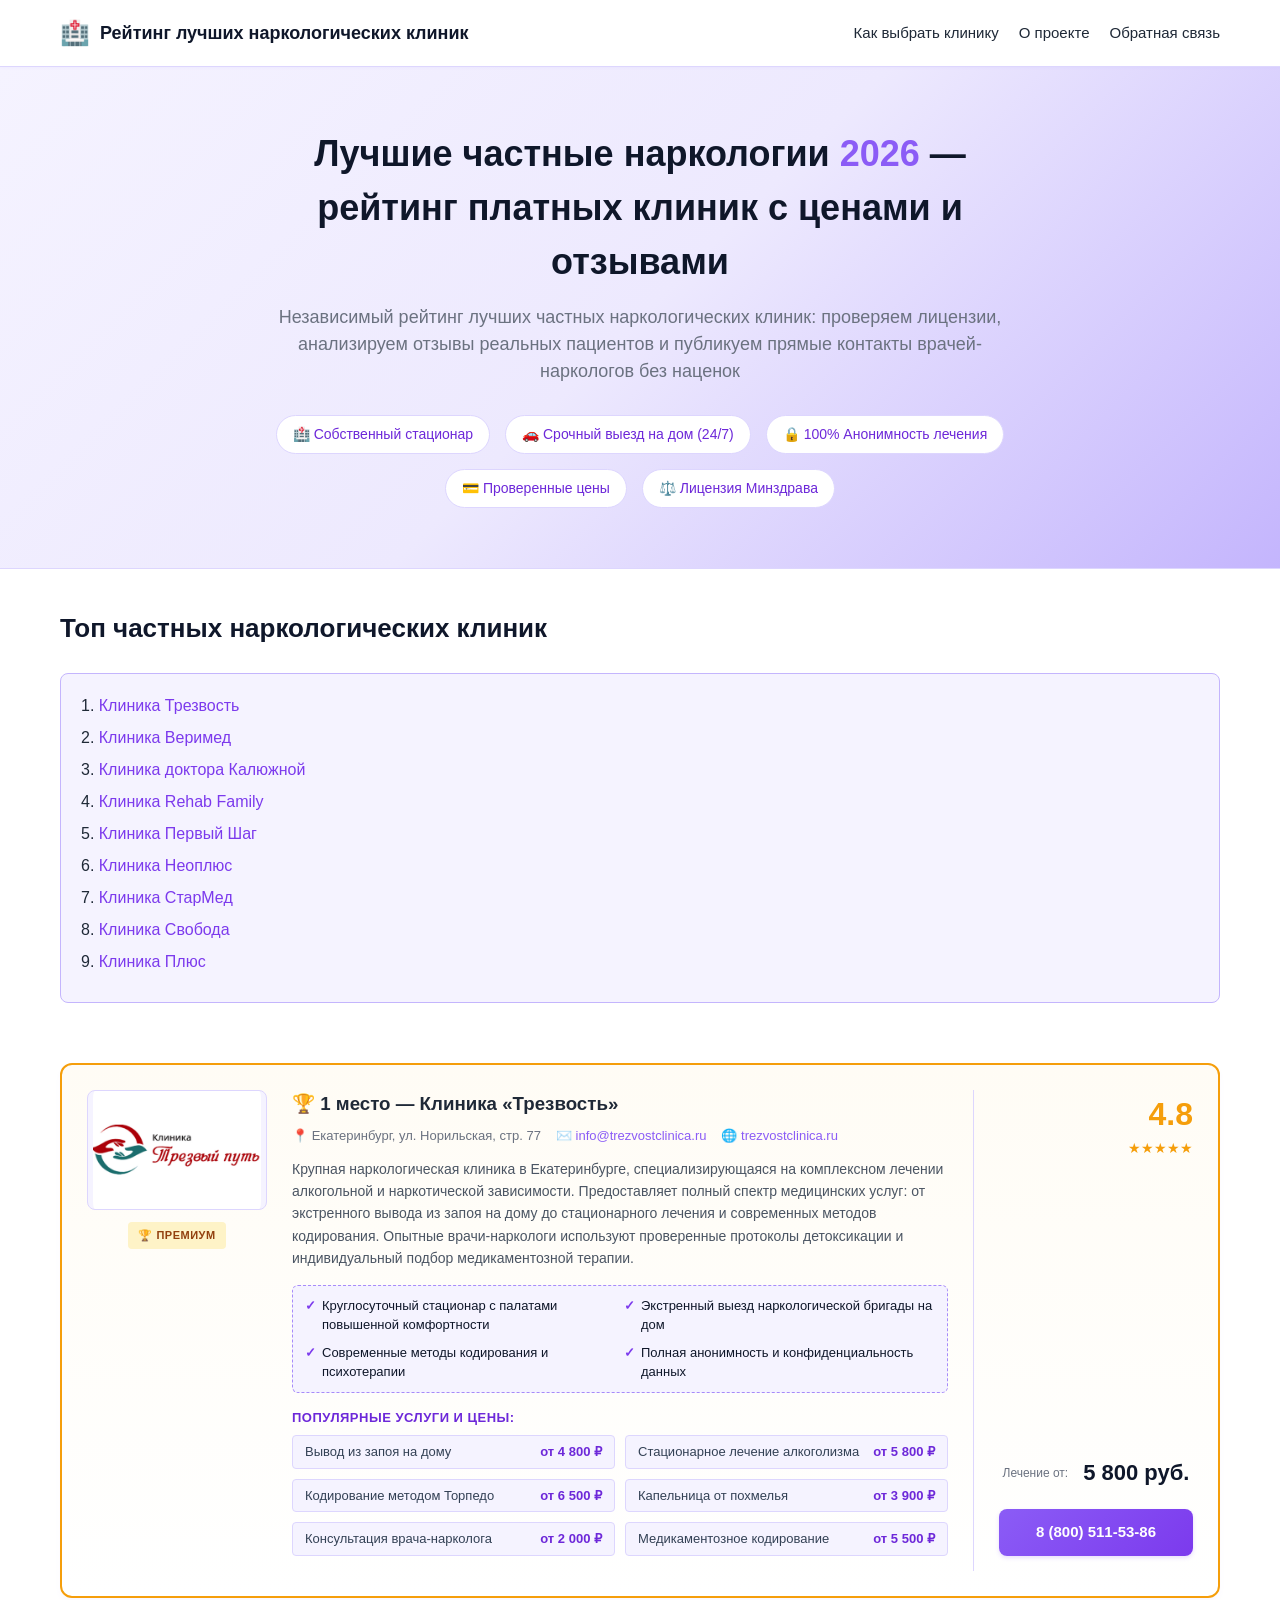
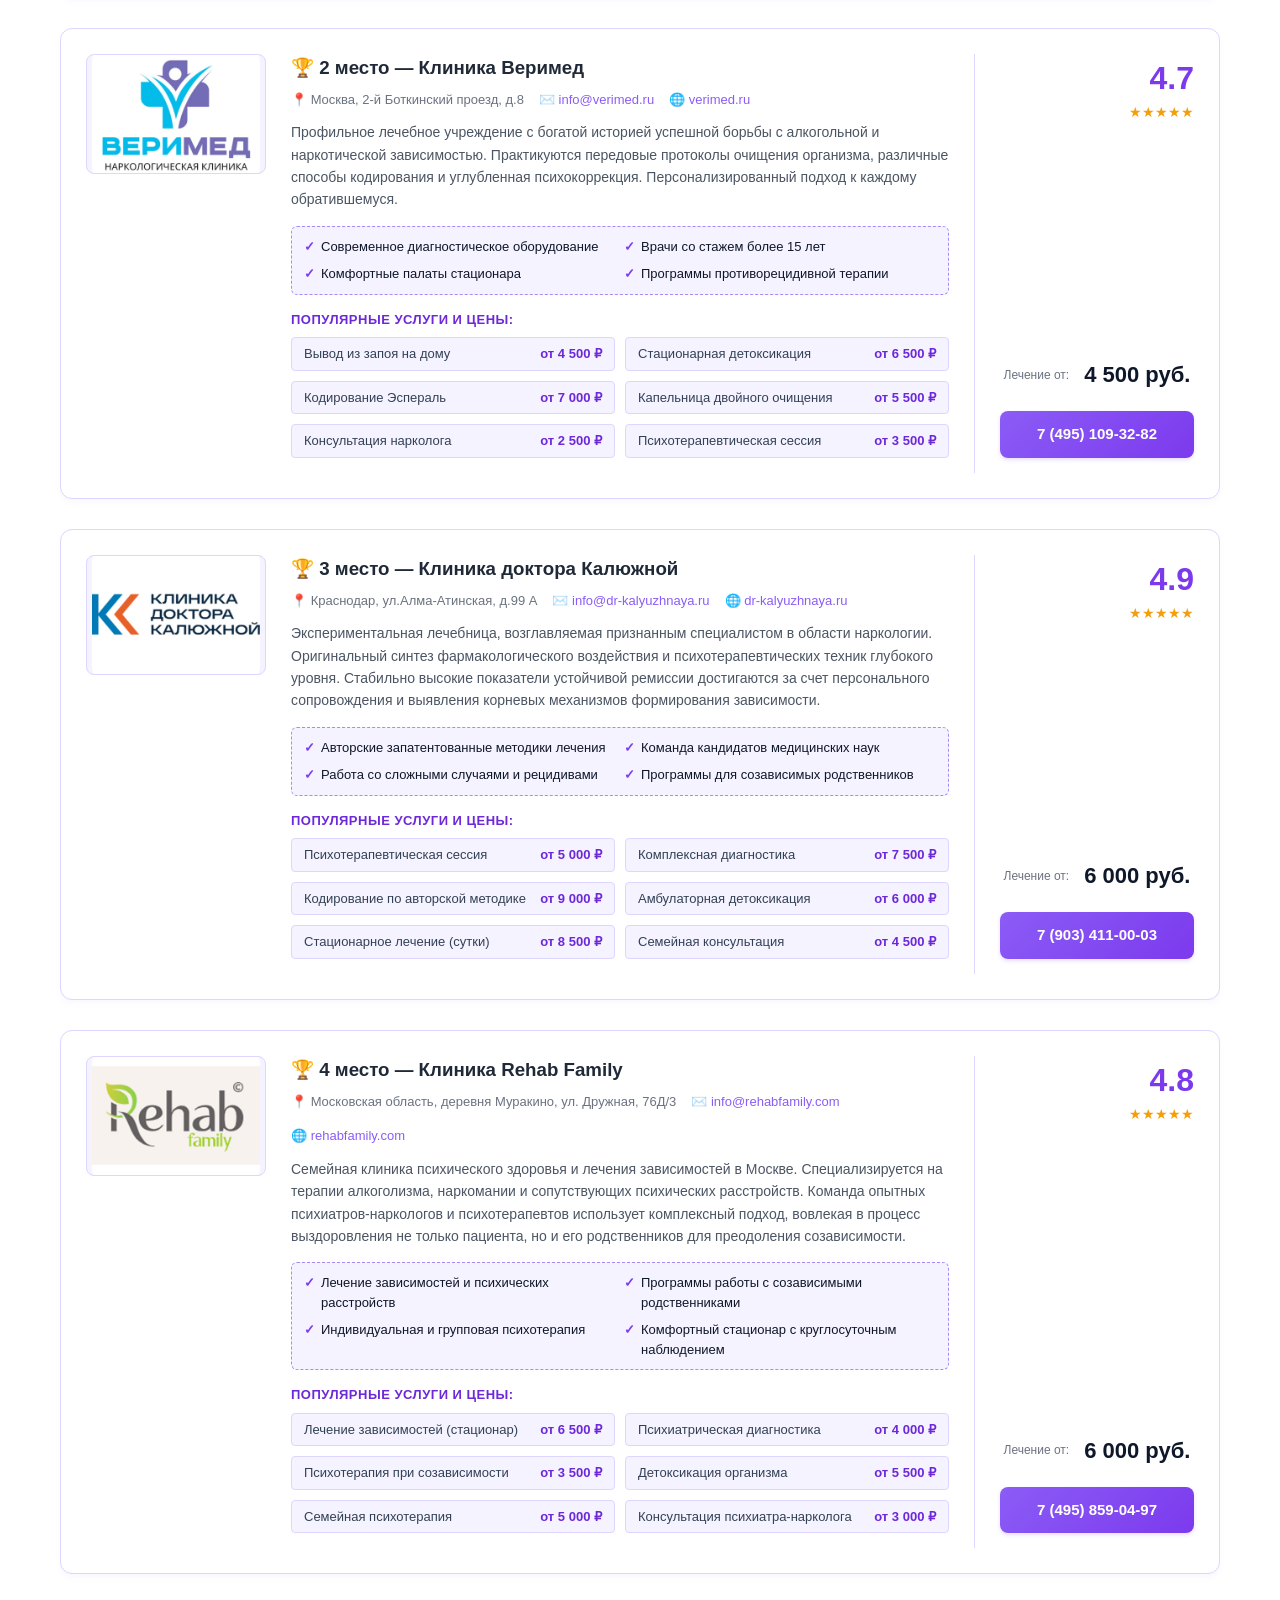
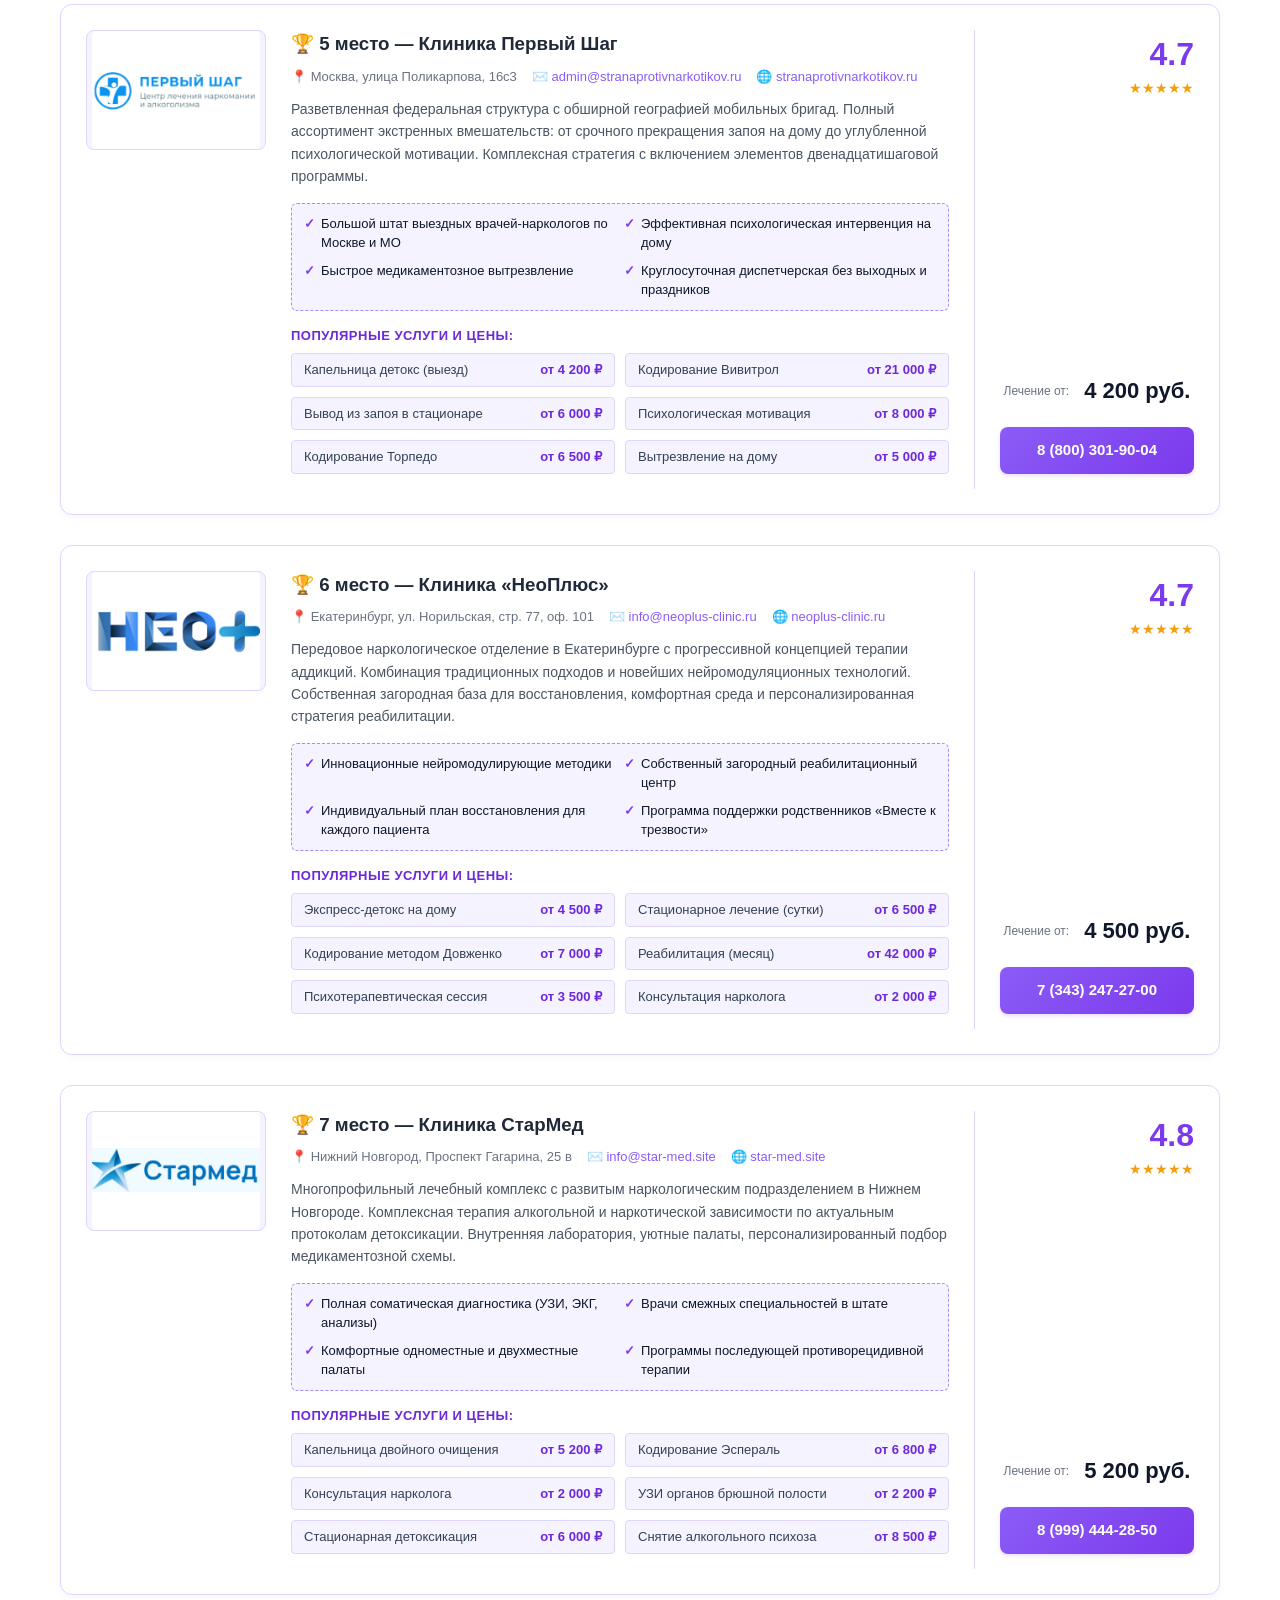
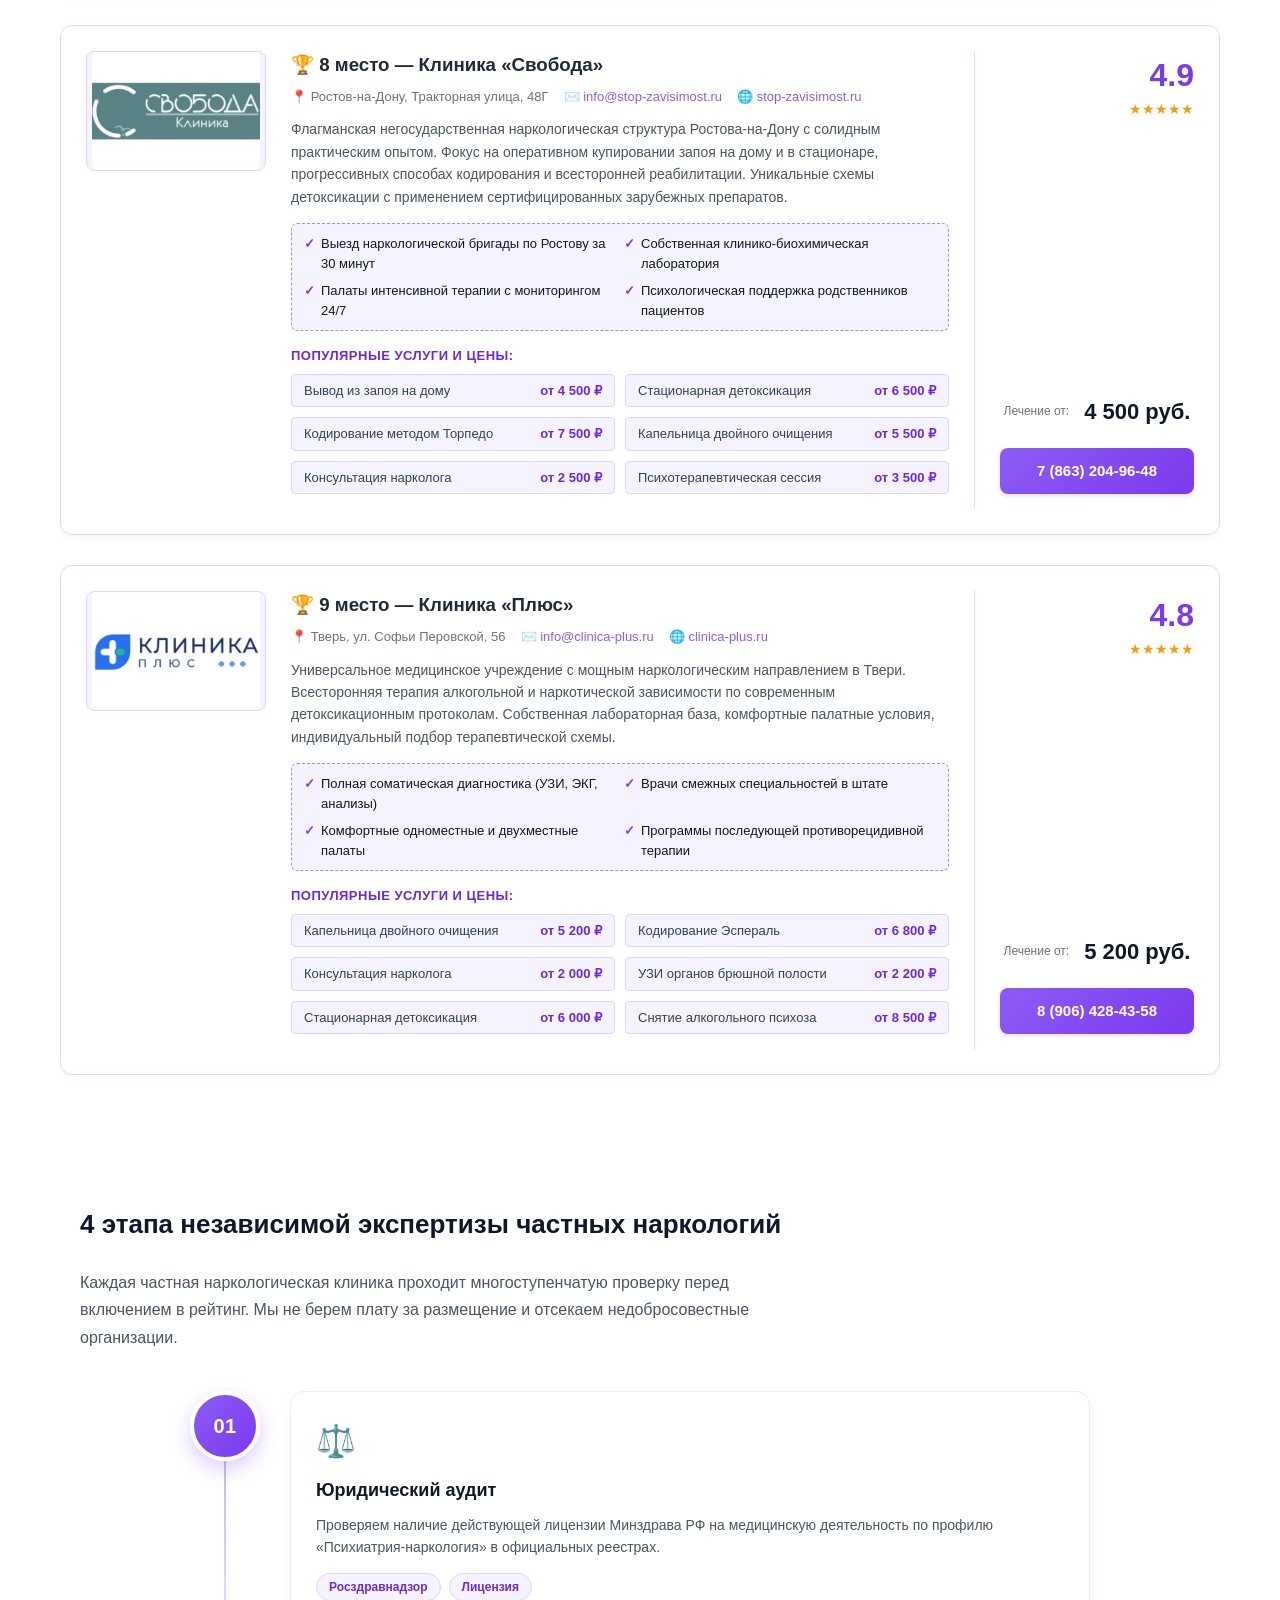
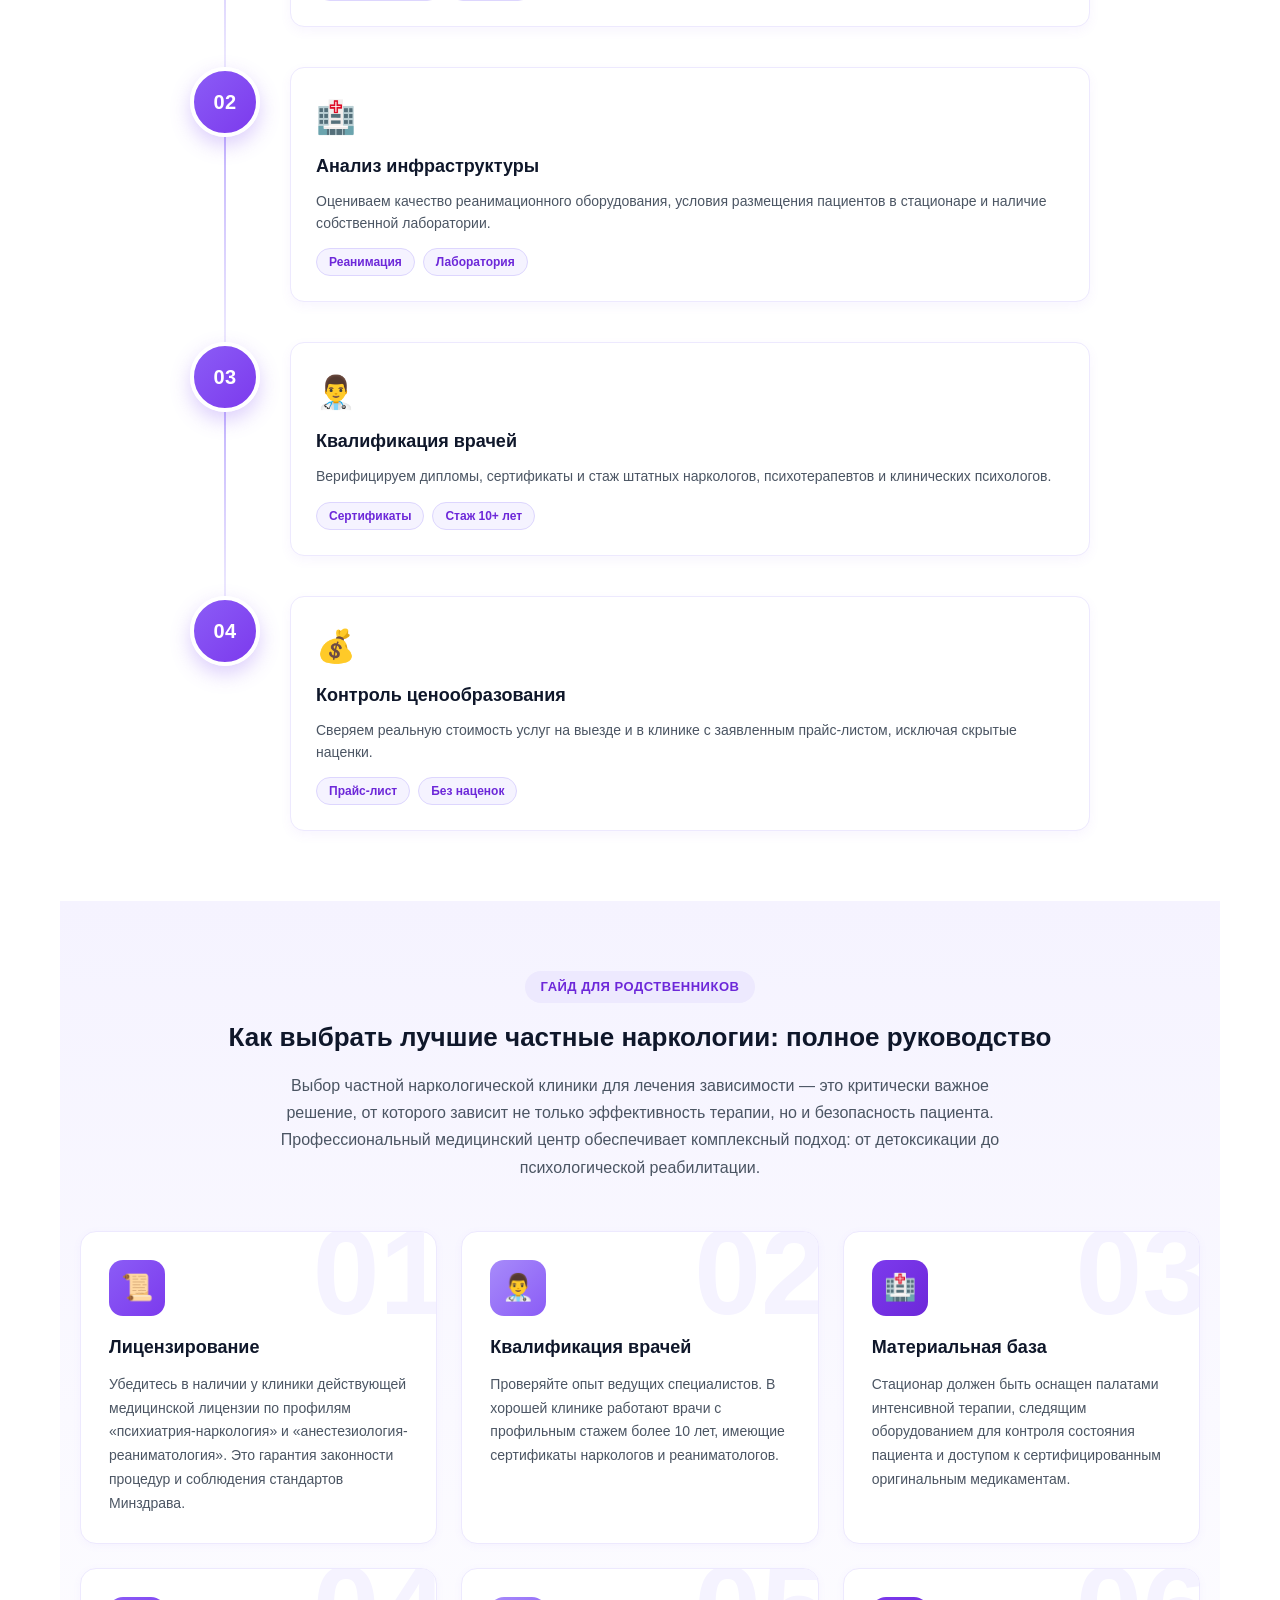
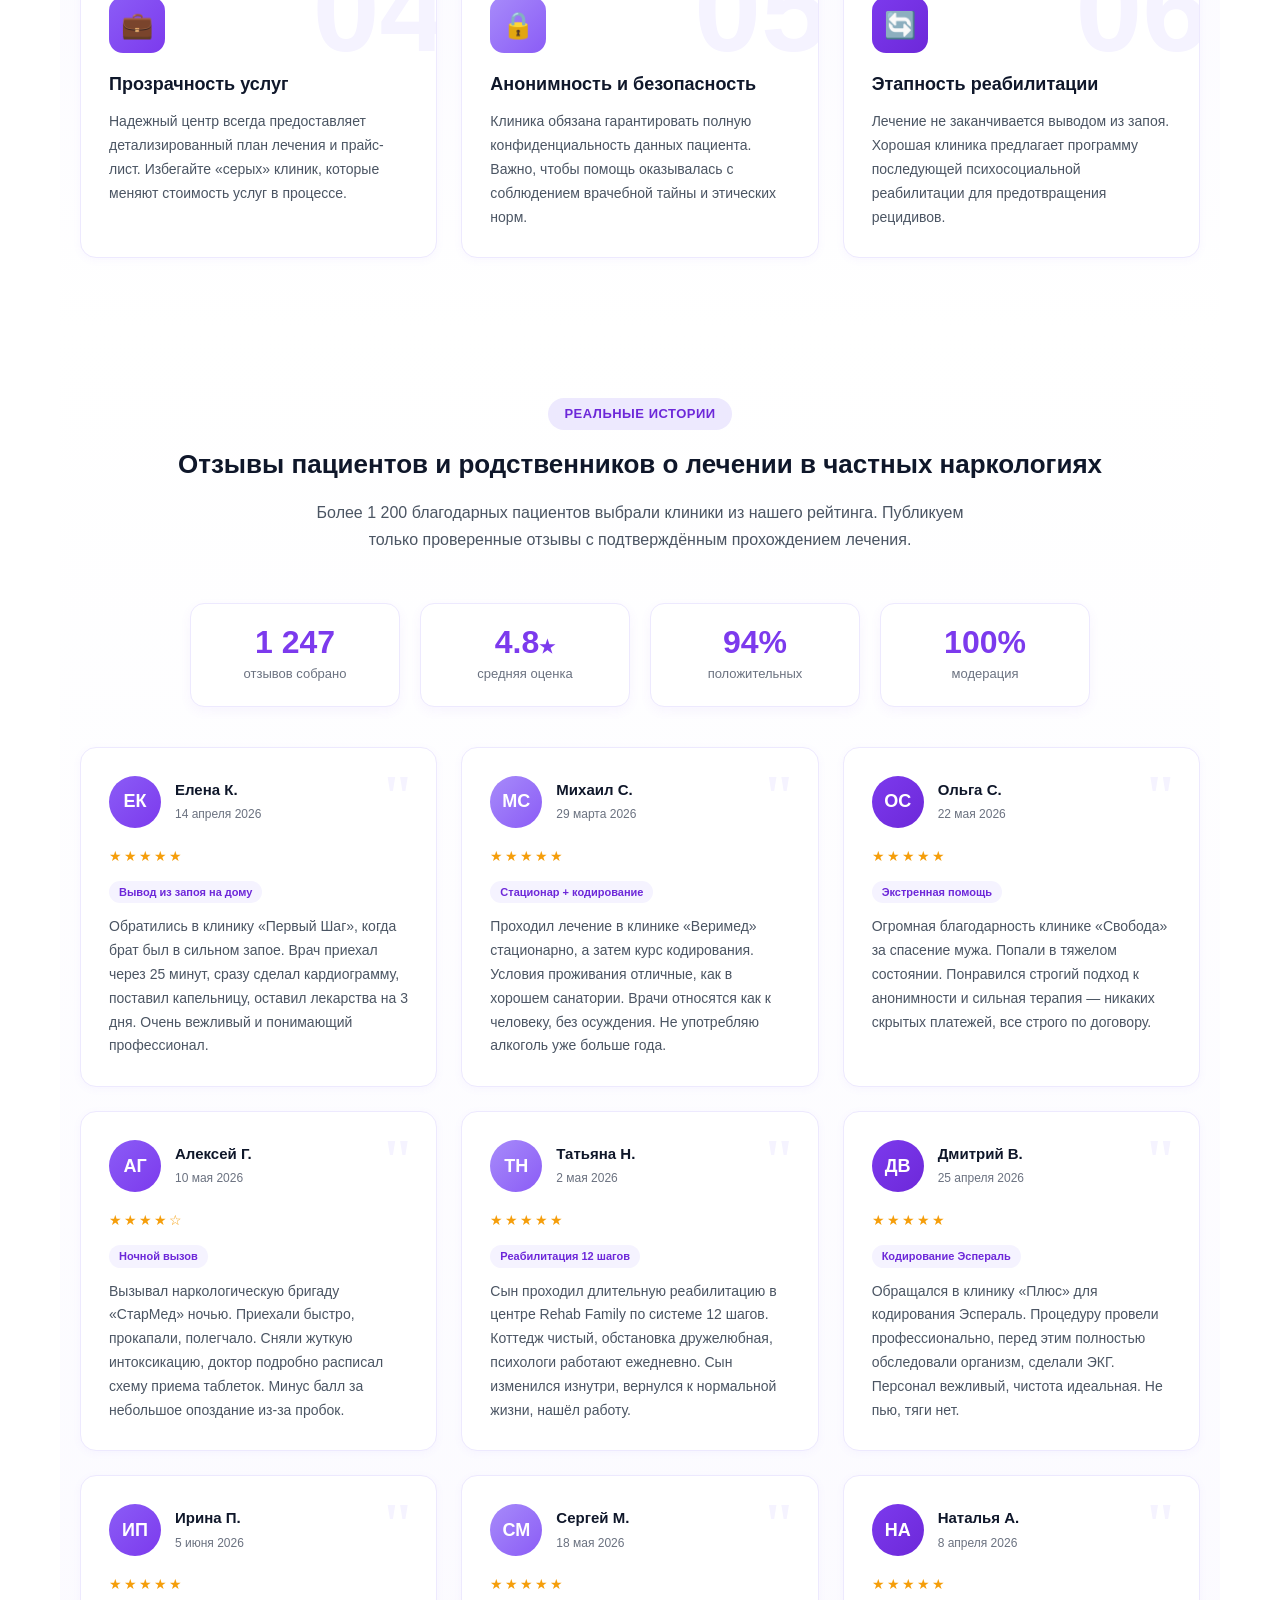
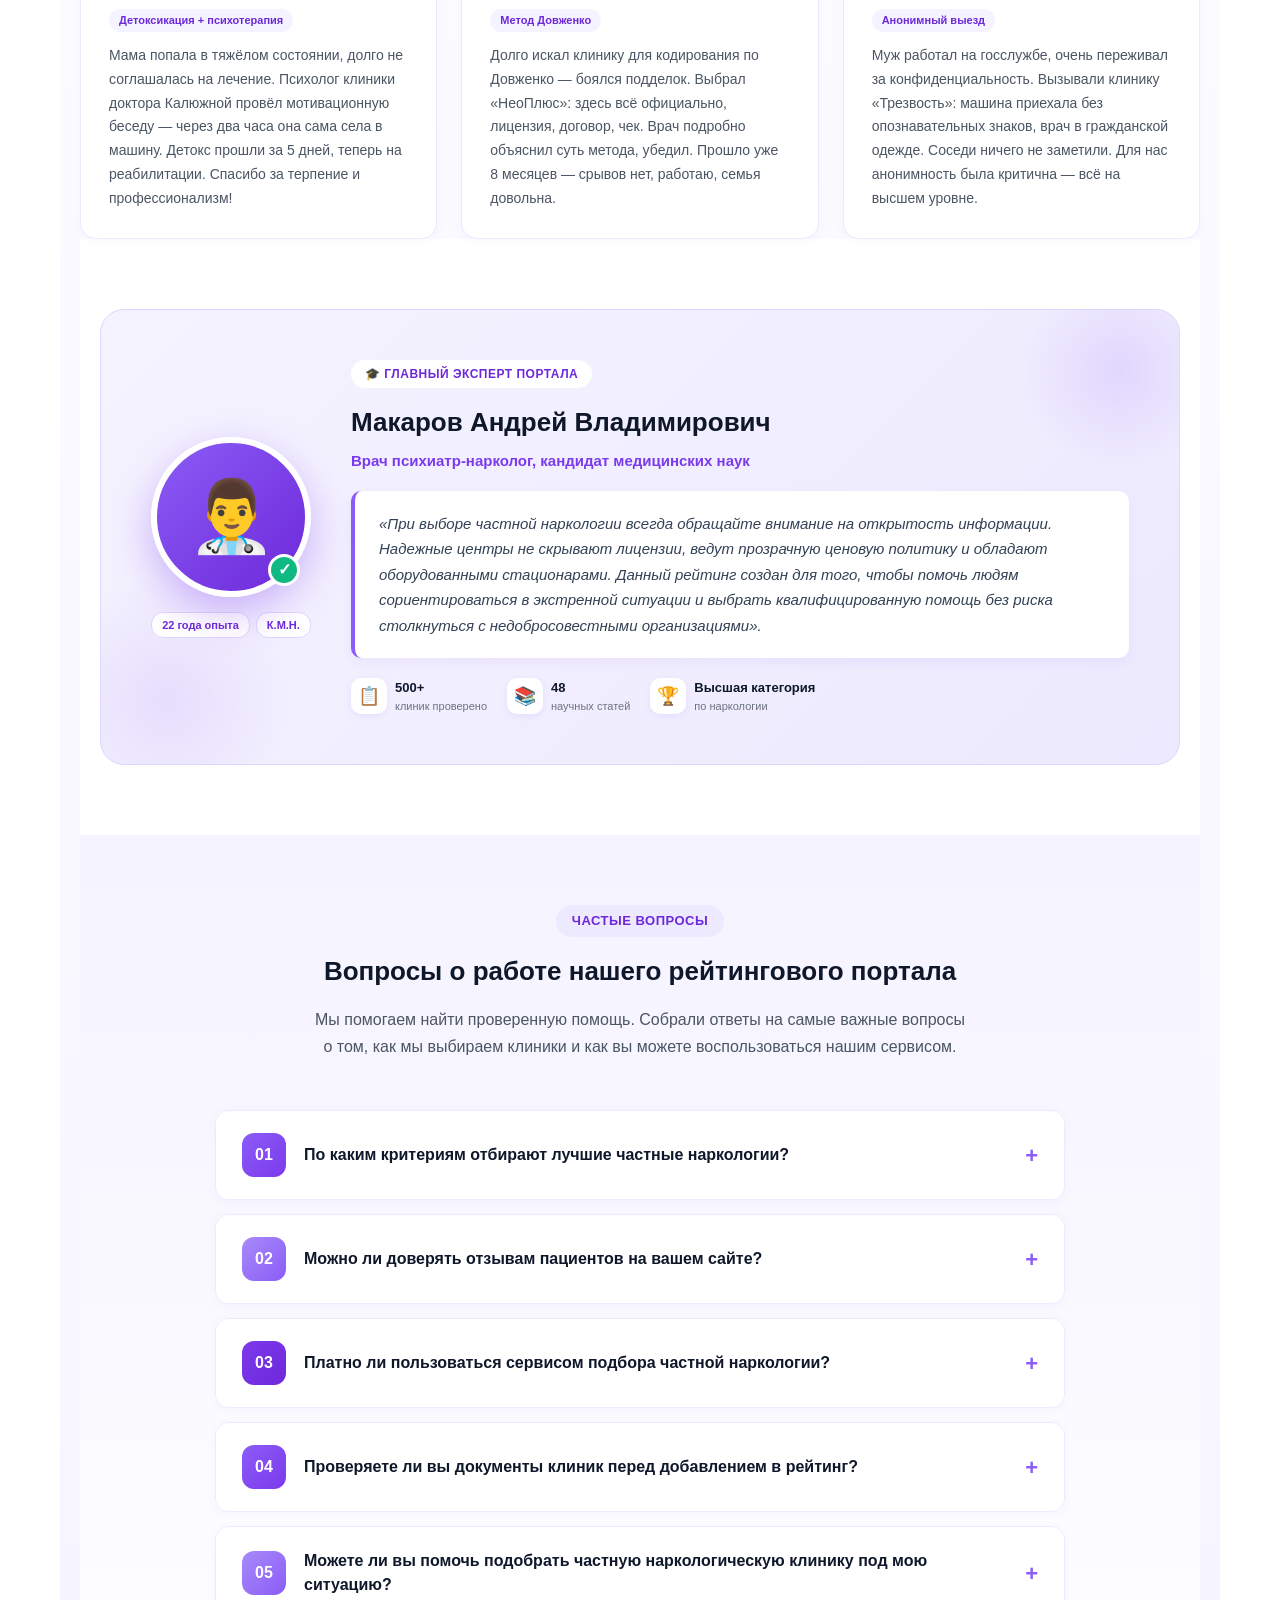
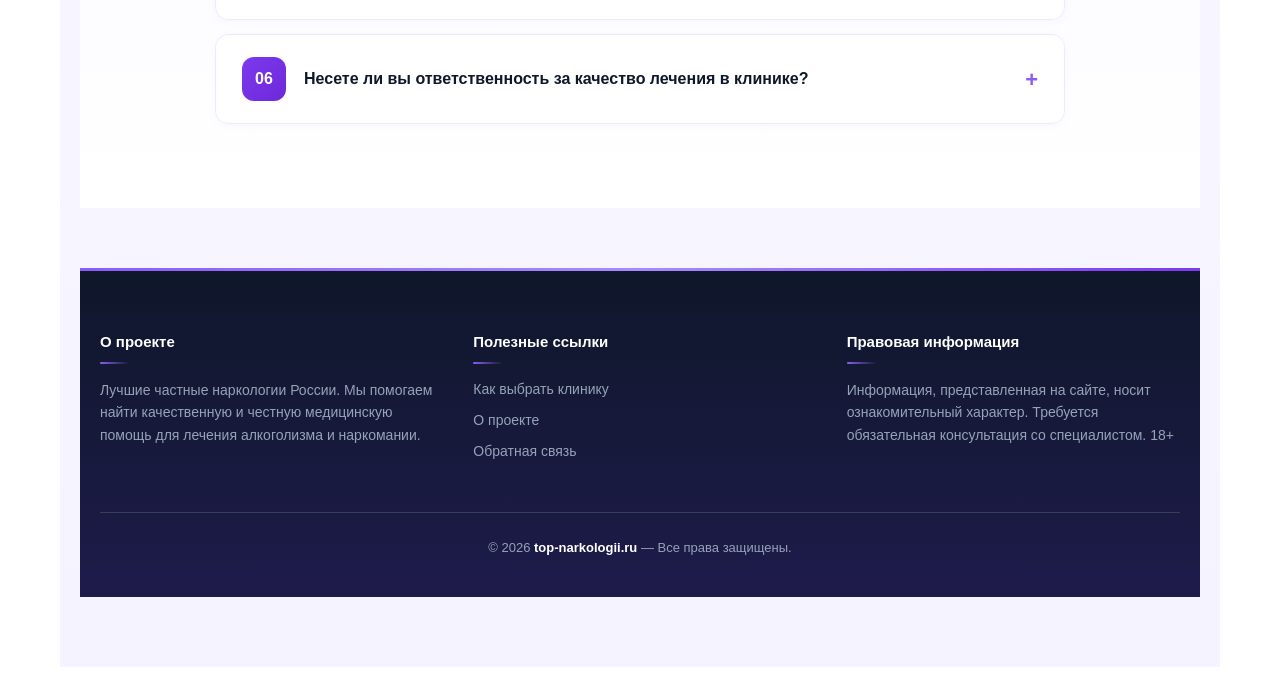
==== index.html @ 9124a096 "first commit" ====
<!DOCTYPE html>
<html lang="ru">

<head>
  <meta charset="UTF-8">
  <meta name="viewport" content="width=device-width, initial-scale=1.0">
  <title>Лучшие частные наркологии России 2026: рейтинг платных клиник с ценами и отзывами — top-narkologii.ru</title>
  <meta name="description"
    content="Лучшие частные наркологии России в 2026 году. Рейтинг платных клиник с ценами, адресами и реальными отзывами пациентов. Анонимное лечение алкоголизма и наркомании, выезд нарколога на дом 24/7.">
  <link rel="canonical" href="https://top-narkologii.ru/">
  <meta property="og:title" content="Лучшие частные наркологии России 2026 — top-narkologii.ru">
  <meta property="og:description"
    content="Лучшие частные наркологии России. Рейтинг платных клиник с ценами, отзывами и адресами.">
  <meta property="og:type" content="website">
  <meta property="og:url" content="https://top-narkologii.ru/">
  <meta property="og:site_name" content="top-narkologii.ru">
  <meta property="og:locale" content="ru_RU">
  <link rel="stylesheet" href="./css/heder.css">
  <link rel="stylesheet" href="./css/главная.css">
  <link rel="stylesheet" href="./css/footer.css">
  <!-- Микроразметка: Организация (сайт) -->
  <script type="application/ld+json">
{
"@context": "https://schema.org",
"@type": "Organization",
"name": "top-narkologii.ru",
"url": "https://top-narkologii.ru/",
"description": "Лучшие частные наркологии Москвы — независимый рейтинг платных клиник 2026",
"inLanguage": "ru",
"sameAs": []
}
</script>
  <!-- Микроразметка: WebSite с SearchAction -->
  <script type="application/ld+json">
{
"@context": "https://schema.org",
"@type": "WebSite",
"name": "top-narkologii.ru",
"url": "https://top-narkologii.ru/",
"potentialAction": {
"@type": "SearchAction",
"target": "https://top-narkologii.ru/?s={search_term_string}",
"query-input": "required name=search_term_string"
}
}
</script>
  <!-- Микроразметка: BreadcrumbList -->
  <script type="application/ld+json">
{
"@context": "https://schema.org",
"@type": "BreadcrumbList",
"itemListElement": [
{
"@type": "ListItem",
"position": 1,
"name": "Главная",
"item": "https://top-narkologii.ru/"
},
{
"@type": "ListItem",
"position": 2,
"name": "Лучшие частные наркологии Москвы 2026",
"item": "https://top-narkologii.ru/#catalog"
}
]
}
</script>
  <!-- Микроразметка: ItemList (рейтинг клиник) -->
  <script type="application/ld+json">
{
"@context": "https://schema.org",
"@type": "ItemList",
"name": "Рейтинг лучших наркологических клиник России 2026",
"description": "Независимый рейтинг лучших наркологических клиник России на основе аудита лицензий, отзывов и инфраструктуры",
"numberOfItems": 9,
"itemListElement": [
{
"@type": "ListItem",
"position": 1,
"item": {
"@type": "MedicalBusiness",
"name": "Клиника Трезвость",
"image": "https://top-narkologii.ru/logo/trezvostclinica.jpg",
"url": "https://trezvostclinica.ru/",
"telephone": "+7-800-511-53-86",
"email": "info@trezvostclinica.ru",
"address": {
"@type": "PostalAddress",
"streetAddress": "ул. Норильская, стр. 77",
"addressLocality": "Екатеринбург",
"addressCountry": "RU"
},
"aggregateRating": {
"@type": "AggregateRating",
"ratingValue": "4.8",
"reviewCount": "127",
"bestRating": "5"
},
"priceRange": "от 5 800 руб."
}
},
{
"@type": "ListItem",
"position": 2,
"item": {
"@type": "MedicalBusiness",
"name": "Клиника Веримед",
"image": "https://top-narkologii.ru/logo/verimed.jpg",
"url": "https://verimed.ru/",
"telephone": "+7-495-109-32-82",
"email": "info@verimed.ru",
"address": {
"@type": "PostalAddress",
"streetAddress": "2-й Боткинский проезд, д.8",
"addressLocality": "Москва",
"addressCountry": "RU"
},
"aggregateRating": {
"@type": "AggregateRating",
"ratingValue": "4.7",
"reviewCount": "98",
"bestRating": "5"
},
"priceRange": "от 4 500 руб."
}
},
{
"@type": "ListItem",
"position": 3,
"item": {
"@type": "MedicalBusiness",
"name": "Клиника доктора Калюжной",
"image": "https://top-narkologii.ru/logo/dr-kalyuzhnaya.jpg",
"url": "https://dr-kalyuzhnaya.ru/",
"telephone": "+7-903-411-00-03",
"email": "info@dr-kalyuzhnaya.ru",
"address": {
"@type": "PostalAddress",
"streetAddress": "ул. Алма-Атинская, д.99 А",
"addressLocality": "Краснодар",
"addressCountry": "RU"
},
"aggregateRating": {
"@type": "AggregateRating",
"ratingValue": "4.9",
"reviewCount": "156",
"bestRating": "5"
},
"priceRange": "от 6 000 руб."
}
},
{
"@type": "ListItem",
"position": 4,
"item": {
"@type": "MedicalBusiness",
"name": "Клиника Rehab Family",
"image": "https://top-narkologii.ru/logo/rehabfamily.jpg",
"url": "https://rehabfamily.com/",
"telephone": "+7-495-859-04-97",
"email": "info@rehabfamily.com",
"address": {
"@type": "PostalAddress",
"streetAddress": "деревня Муракино, ул. Дружная, 76Д/3",
"addressLocality": "Московская область",
"addressCountry": "RU"
},
"aggregateRating": {
"@type": "AggregateRating",
"ratingValue": "4.8",
"reviewCount": "89",
"bestRating": "5"
},
"priceRange": "от 6 000 руб."
}
},
{
"@type": "ListItem",
"position": 5,
"item": {
"@type": "MedicalBusiness",
"name": "Клиника Первый Шаг",
"image": "https://top-narkologii.ru/logo/stranaprotivnarkotikov.jpg",
"url": "https://stranaprotivnarkotikov.ru/",
"telephone": "+7-800-301-90-04",
"email": "admin@stranaprotivnarkotikov.ru",
"address": {
"@type": "PostalAddress",
"streetAddress": "улица Поликарпова, 16с3",
"addressLocality": "Москва",
"addressCountry": "RU"
},
"aggregateRating": {
"@type": "AggregateRating",
"ratingValue": "4.7",
"reviewCount": "112",
"bestRating": "5"
},
"priceRange": "от 4 200 руб."
}
},
{
"@type": "ListItem",
"position": 6,
"item": {
"@type": "MedicalBusiness",
"name": "Клиника Неоплюс",
"image": "https://top-narkologii.ru/logo/neoplus-clinic.jpg",
"url": "https://neoplus-clinic.ru/",
"telephone": "+7-343-247-27-00",
"email": "info@neoplus-clinic.ru",
"address": {
"@type": "PostalAddress",
"streetAddress": "ул. Норильская, стр. 77, оф. 101",
"addressLocality": "Екатеринбург",
"addressCountry": "RU"
},
"aggregateRating": {
"@type": "AggregateRating",
"ratingValue": "4.7",
"reviewCount": "76",
"bestRating": "5"
},
"priceRange": "от 4 500 руб."
}
},
{
"@type": "ListItem",
"position": 7,
"item": {
"@type": "MedicalBusiness",
"name": "Клиника СтарМед",
"image": "https://top-narkologii.ru/logo/star-med.jpg",
"url": "https://star-med.site/",
"telephone": "+7-999-444-28-50",
"email": "info@star-med.site",
"address": {
"@type": "PostalAddress",
"streetAddress": "Проспект Гагарина, 25 в",
"addressLocality": "Нижний Новгород",
"addressCountry": "RU"
},
"aggregateRating": {
"@type": "AggregateRating",
"ratingValue": "4.8",
"reviewCount": "64",
"bestRating": "5"
},
"priceRange": "от 5 200 руб."
}
},
{
"@type": "ListItem",
"position": 8,
"item": {
"@type": "MedicalBusiness",
"name": "Клиника Свобода",
"image": "https://top-narkologii.ru/logo/stop-zavisimost.jpg",
"url": "https://stop-zavisimost.ru/",
"telephone": "+7-863-204-96-48",
"email": "info@stop-zavisimost.ru",
"address": {
"@type": "PostalAddress",
"streetAddress": "Тракторная улица, 48Г",
"addressLocality": "Ростов-на-Дону",
"addressCountry": "RU"
},
"aggregateRating": {
"@type": "AggregateRating",
"ratingValue": "4.9",
"reviewCount": "143",
"bestRating": "5"
},
"priceRange": "от 4 500 руб."
}
},
{
"@type": "ListItem",
"position": 9,
"item": {
"@type": "MedicalBusiness",
"name": "Клиника Плюс",
"image": "https://top-narkologii.ru/logo/clinica-plus.jpg",
"url": "https://clinica-plus.ru/",
"telephone": "+7-906-428-43-58",
"email": "info@clinica-plus.ru",
"address": {
"@type": "PostalAddress",
"streetAddress": "ул. Софьи Перовской, 56",
"addressLocality": "Тверь",
"addressCountry": "RU"
},
"aggregateRating": {
"@type": "AggregateRating",
"ratingValue": "4.8",
"reviewCount": "87",
"bestRating": "5"
},
"priceRange": "от 5 200 руб."
}
}
]
}
</script>
  <!-- Микроразметка: FAQPage -->
  <script type="application/ld+json">
{
"@context": "https://schema.org",
"@type": "FAQPage",
"mainEntity": [
{
"@type": "Question",
"name": "По каким критериям отбирают лучшие частные наркологии?",
"acceptedAnswer": {
"@type": "Answer",
"text": "Мы оцениваем клиники по 5 ключевым параметрам: наличие действующей медицинской лицензии, квалификация штатных врачей, прозрачность цен, реальная репутация (анализ независимых отзывов) и соблюдение принципов доказательной медицины. Клиники, уличенные в обмане или использовании запрещенных методов, в рейтинг не допускаются."
}
},
{
"@type": "Question",
"name": "Можно ли доверять отзывам пациентов на вашем сайте?",
"acceptedAnswer": {
"@type": "Answer",
"text": "Мы проводим строгую модерацию отзывов. Публикуются только развернутые мнения, прошедшие проверку на уникальность. Мы удаляем откровенно заказные хвалебные тексты и немотивированный негатив от конкурентов. Кроме того, мы сверяем информацию с независимыми площадками (ПроДокторов, Яндекс.Карты, 2ГИС)."
}
},
{
"@type": "Question",
"name": "Платно ли пользоваться сервисом подбора частной наркологии?",
"acceptedAnswer": {
"@type": "Answer",
"text": "Нет, наш сервис полностью бесплатен для пациентов и их родственников. Вы можете изучить рейтинг, сравнить цены и получить консультацию нашего координатора без каких-либо комиссий. Цены в клиниках для вас остаются такими же, как при прямом обращении (или ниже, за счет наших партнерских программ)."
}
},
{
"@type": "Question",
"name": "Проверяете ли вы документы клиник перед добавлением в рейтинг?",
"acceptedAnswer": {
"@type": "Answer",
"text": "Да, это обязательный этап. Наши эксперты проверяют наличие действующей лицензии на сайте Росздравнадзора, сверяют юридический адрес с фактическим, а также проверяем наличие в штате сертифицированных врачей-наркологов и психиатров. Если лицензия аннулирована, клиника немедленно удаляется из рейтинга."
}
},
{
"@type": "Question",
"name": "Можете ли вы помочь подобрать частную наркологическую клинику под мою ситуацию?",
"acceptedAnswer": {
"@type": "Answer",
"text": "Да, наши координаторы бесплатно и анонимно проконсультируют вас по телефону. Мы учтем ваш бюджет, город, тяжесть состояния пациента и необходимость специфических услуг (например, детокс на дому или закрытый стационар), чтобы предложить 2–3 наиболее подходящих варианта из нашего рейтинга."
}
},
{
"@type": "Question",
"name": "Несете ли вы ответственность за качество лечения в клинике?",
"acceptedAnswer": {
"@type": "Answer",
"text": "Наш портал является информационным агрегатором. Договор на оказание медицинских услуг вы заключаете напрямую с выбранной клиникой, и она несет полную юридическую ответственность за результат. Однако мы ведем постоянный мониторинг: при поступлении систематических обоснованных жалоб мы проводим внутреннюю проверку и исключаем клинику из рейтинга."
}
}
]
}
</script>
  <!-- Микроразметка: MedicalOrganization (общая для сайта) -->
  <script type="application/ld+json">
{
"@context": "https://schema.org",
"@type": "MedicalOrganization",
"name": "top-narkologii.ru",
"url": "https://top-narkologii.ru/",
"medicalSpecialty": "Nursing",
"description": "Лучшие частные наркологии России — независимый рейтинг платных клиник"
}
</script>
</head>

<body itemscope itemtype="https://schema.org/WebPage">
  <meta itemprop="name" content="Лучшие частные наркологии России 2026">
  <meta itemprop="description"
    content="Лучшие частные наркологии России в 2026 году. Рейтинг платных клиник с ценами, адресами и реальными отзывами пациентов.">
  <meta itemprop="inLanguage" content="ru">
  <header class="header" itemscope itemtype="https://schema.org/WPHeader">
    <div class="header__wrapper">
      <div class="header__container">
        <a href="https://top-narkologii.ru/" class="logo" itemprop="url">
          <span style="font-size: 24px;">🏥</span>
          <strong style="font-size: 18px; color: #0f172a;" itemprop="name">Рейтинг лучших наркологических
            клиник</strong>
        </a>
      </div>
      <nav class="header__menu" itemscope itemtype="https://schema.org/SiteNavigationElement">
        <ul class="header__links-list">
          <li><a href="./pages/kak-vibrat-kliniky.html">Как выбрать клинику</a></li>
          <li><a href="./pages/o-nas.html">О проекте</a></li>
          <li><a href="./pages/contacts.html">Обратная связь</a></li>
        </ul>
      </nav>
    </div>
  </header>
  <main itemprop="mainContentOfPage">
    <section class="intro">
      <div class="intro__container">
        <h1 class="intro__title">Лучшие частные наркологии <span>2026</span> — рейтинг платных клиник с ценами и
          отзывами
        </h1>
        <p class="intro__subtitle">Независимый рейтинг лучших частных наркологических клиник: проверяем лицензии,
          анализируем
          отзывы реальных пациентов и публикуем прямые контакты врачей-наркологов без наценок</p>
        <div class="intro__advs">
          <div class="intro__adv">🏥 Собственный стационар</div>
          <div class="intro__adv">🚗 Срочный выезд на дом (24/7)</div>
          <div class="intro__adv">🔒 100% Анонимность лечения</div>
          <div class="intro__adv">💳 Проверенные цены</div>
          <div class="intro__adv">⚖️ Лицензия Минздрава</div>
        </div>
      </div>
    </section>
    <section class="catalog-filters" id="catalog">
      <div class="container">
        <h2 class="section-title">Топ частных наркологических клиник</h2>
        <ol
          style="background: #f5f3ff; padding: 20px; border-radius: 8px; margin-bottom: 30px; list-style-position: inside; border: 1px solid #c4b5fd;">
          <li style="margin-bottom: 8px;"><a href="https://trezvostclinica.ru/" target="_blank" rel="nofollow noopener"
              style="color: #7c3aed; text-decoration: none; font-weight: 500;">Клиника Трезвость</a></li>
          <li style="margin-bottom: 8px;"><a href="https://verimed.ru/" target="_blank" rel="nofollow noopener"
              style="color: #7c3aed; text-decoration: none; font-weight: 500;">Клиника Веримед</a></li>
          <li style="margin-bottom: 8px;"><a href="https://dr-kalyuzhnaya.ru/" target="_blank" rel="nofollow noopener"
              style="color: #7c3aed; text-decoration: none; font-weight: 500;">Клиника доктора Калюжной</a></li>
          <li style="margin-bottom: 8px;"><a href="https://rehabfamily.com/" target="_blank" rel="nofollow noopener"
              style="color: #7c3aed; text-decoration: none; font-weight: 500;">Клиника Rehab Family</a></li>
          <li style="margin-bottom: 8px;"><a href="https://stranaprotivnarkotikov.ru/" target="_blank"
              rel="nofollow noopener" style="color: #7c3aed; text-decoration: none; font-weight: 500;">Клиника Первый
              Шаг</a></li>
          <li style="margin-bottom: 8px;"><a href="https://neoplus-clinic.ru/" target="_blank" rel="nofollow noopener"
              style="color: #7c3aed; text-decoration: none; font-weight: 500;">Клиника Неоплюс</a></li>
          <li style="margin-bottom: 8px;"><a href="https://star-med.site/" target="_blank" rel="nofollow noopener"
              style="color: #7c3aed; text-decoration: none; font-weight: 500;">Клиника СтарМед</a></li>
          <li style="margin-bottom: 8px;"><a href="https://stop-zavisimost.ru/" target="_blank" rel="nofollow noopener"
              style="color: #7c3aed; text-decoration: none; font-weight: 500;">Клиника Свобода</a></li>
          <li style="margin-bottom: 8px;"><a href="https://clinica-plus.ru/" target="_blank" rel="nofollow noopener"
              style="color: #7c3aed; text-decoration: none; font-weight: 500;">Клиника Плюс</a></li>
        </ol>
        <div class="rating-list">
          <!-- Клиника 1: Трезвость Клиника -->
          <article class="clinic-card clinic-card--premium" id="clinic-1" itemscope
            itemtype="https://schema.org/MedicalBusiness">
            <meta itemprop="url" content="https://trezvostclinica.ru/">
            <div class="clinic-card__logo">
              <img src="./logo/trezvostclinica.jpg" alt="Клиника Трезвость — наркологический центр в Екатеринбурге"
                class="clinic-card-img-stub" itemprop="image"
                style="width: 100%; height: 120px; object-fit: cover; border-radius: 8px;">
              <div class="clinic-card__badge" style="background: #fef3c7; color: #92400e;">🏆 Премиум</div>
            </div>
            <div class="clinic-card__info">
              <h3 itemprop="name">🏆 1 место — Клиника «Трезвость»</h3>
              <div class="clinic-card__meta">
                <span itemprop="address" itemscope itemtype="https://schema.org/PostalAddress">📍 <span
                    itemprop="addressLocality">Екатеринбург</span>, <span itemprop="streetAddress">ул. Норильская, стр.
                    77</span></span>
                <span>✉️ <a href="mailto:info@trezvostclinica.ru" itemprop="email">info@trezvostclinica.ru</a></span>
                <span>🌐 <a href="https://trezvostclinica.ru/" itemprop="url" target="_blank"
                    rel="nofollow noopener">trezvostclinica.ru</a></span>
              </div>
              <p class="clinic-card__descr" itemprop="description">Крупная наркологическая клиника в Екатеринбурге,
                специализирующаяся на комплексном лечении алкогольной и наркотической зависимости. Предоставляет полный
                спектр
                медицинских услуг: от экстренного вывода из запоя на дому до стационарного лечения и современных методов
                кодирования. Опытные врачи-наркологи используют проверенные протоколы детоксикации и индивидуальный
                подбор
                медикаментозной терапии.</p>
              <div class="clinic-card__advantages">
                <div class="advantage-item">Круглосуточный стационар с палатами повышенной комфортности</div>
                <div class="advantage-item">Экстренный выезд наркологической бригады на дом</div>
                <div class="advantage-item">Современные методы кодирования и психотерапии</div>
                <div class="advantage-item">Полная анонимность и конфиденциальность данных</div>
              </div>
              <div class="clinic-card__services">
                <div class="clinic-card__services-title">Популярные услуги и цены:</div>
                <div class="clinic-card__services-list">
                  <div class="service-row" itemprop="makesOffer" itemscope itemtype="https://schema.org/Offer">
                    <span class="service-name" itemprop="name">Вывод из запоя на дому</span>
                    <span class="service-price" itemprop="price">от 4 800 ₽</span>
                    <meta itemprop="priceCurrency" content="RUB">
                  </div>
                  <div class="service-row" itemprop="makesOffer" itemscope itemtype="https://schema.org/Offer">
                    <span class="service-name" itemprop="name">Стационарное лечение алкоголизма</span>
                    <span class="service-price" itemprop="price">от 5 800 ₽</span>
                    <meta itemprop="priceCurrency" content="RUB">
                  </div>
                  <div class="service-row" itemprop="makesOffer" itemscope itemtype="https://schema.org/Offer">
                    <span class="service-name" itemprop="name">Кодирование методом Торпедо</span>
                    <span class="service-price" itemprop="price">от 6 500 ₽</span>
                    <meta itemprop="priceCurrency" content="RUB">
                  </div>
                  <div class="service-row" itemprop="makesOffer" itemscope itemtype="https://schema.org/Offer">
                    <span class="service-name" itemprop="name">Капельница от похмелья</span>
                    <span class="service-price" itemprop="price">от 3 900 ₽</span>
                    <meta itemprop="priceCurrency" content="RUB">
                  </div>
                  <div class="service-row" itemprop="makesOffer" itemscope itemtype="https://schema.org/Offer">
                    <span class="service-name" itemprop="name">Консультация врача-нарколога</span>
                    <span class="service-price" itemprop="price">от 2 000 ₽</span>
                    <meta itemprop="priceCurrency" content="RUB">
                  </div>
                  <div class="service-row" itemprop="makesOffer" itemscope itemtype="https://schema.org/Offer">
                    <span class="service-name" itemprop="name">Медикаментозное кодирование</span>
                    <span class="service-price" itemprop="price">от 5 500 ₽</span>
                    <meta itemprop="priceCurrency" content="RUB">
                  </div>
                </div>
              </div>
            </div>
            <div class="clinic-card__rating-block">
              <div class="rating-box">
                <div class="rating-value" itemprop="aggregateRating" itemscope
                  itemtype="https://schema.org/AggregateRating">
                  <span itemprop="ratingValue">4.8</span>
                  <meta itemprop="reviewCount" content="127">
                  <meta itemprop="bestRating" content="5">
                </div>
                <div class="rating-stars">★★★★★</div>
              </div>
              <div class="price-box" style="margin-bottom: 15px; flex-direction: column; display: flex; gap: 20px;">
                <div style="display: flex; gap: 15px; align-items: center; justify-content: center;">
                  <span style="font-size: 12px; color: #6b7280;">Лечение от:</span>
                  <div class="price-value micro-organization-price"
                    style="font-size: 22px; font-weight: 700; color: #0f172a;">5
                    800 руб.</div>
                </div>
                <a href="tel:+78005115386" class="primary-button micro-organization-phone" itemprop="telephone"
                  style="background: linear-gradient(135deg, #8b5cf6, #7c3aed); text-align: center; color: #ffffff; text-decoration: none; display: block; padding: 12px 20px; border-radius: 8px; font-weight: 600; font-size: 15px;">
                  8 (800) 511-53-86
                </a>
              </div>
            </div>
          </article>
          <!-- Клиника 2: Веримед -->
          <article class="clinic-card" id="clinic-2" itemscope itemtype="https://schema.org/MedicalBusiness">
            <meta itemprop="url" content="https://verimed.ru/">
            <div class="clinic-card__logo">
              <img src="./logo/verimed.jpg" alt="Клиника Веримед — наркологический центр в Москве"
                class="clinic-card-img-stub" itemprop="image"
                style="width: 100%; height: 120px; object-fit: cover; border-radius: 8px;">
            </div>
            <div class="clinic-card__info">
              <h3 itemprop="name">🏆 2 место — Клиника Веримед</h3>
              <div class="clinic-card__meta">
                <span itemprop="address" itemscope itemtype="https://schema.org/PostalAddress">📍 <span
                    itemprop="addressLocality">Москва</span>, <span itemprop="streetAddress">2-й Боткинский проезд,
                    д.8</span></span>
                <span>✉️ <a href="mailto:info@verimed.ru" itemprop="email">info@verimed.ru</a></span>
                <span>🌐 <a href="https://verimed.ru/" itemprop="url" target="_blank"
                    rel="nofollow noopener">verimed.ru</a></span>
              </div>
              <p class="clinic-card__descr" itemprop="description">Профильное лечебное учреждение с богатой историей
                успешной
                борьбы с алкогольной и наркотической зависимостью. Практикуются передовые протоколы очищения организма,
                различные способы кодирования и углубленная психокоррекция. Персонализированный подход к каждому
                обратившемуся.
              </p>
              <div class="clinic-card__advantages">
                <div class="advantage-item">Современное диагностическое оборудование</div>
                <div class="advantage-item">Врачи со стажем более 15 лет</div>
                <div class="advantage-item">Комфортные палаты стационара</div>
                <div class="advantage-item">Программы противорецидивной терапии</div>
              </div>
              <div class="clinic-card__services">
                <div class="clinic-card__services-title">Популярные услуги и цены:</div>
                <div class="clinic-card__services-list">
                  <div class="service-row" itemprop="makesOffer" itemscope itemtype="https://schema.org/Offer">
                    <span class="service-name" itemprop="name">Вывод из запоя на дому</span>
                    <span class="service-price" itemprop="price">от 4 500 ₽</span>
                    <meta itemprop="priceCurrency" content="RUB">
                  </div>
                  <div class="service-row" itemprop="makesOffer" itemscope itemtype="https://schema.org/Offer">
                    <span class="service-name" itemprop="name">Стационарная детоксикация</span>
                    <span class="service-price" itemprop="price">от 6 500 ₽</span>
                    <meta itemprop="priceCurrency" content="RUB">
                  </div>
                  <div class="service-row" itemprop="makesOffer" itemscope itemtype="https://schema.org/Offer">
                    <span class="service-name" itemprop="name">Кодирование Эспераль</span>
                    <span class="service-price" itemprop="price">от 7 000 ₽</span>
                    <meta itemprop="priceCurrency" content="RUB">
                  </div>
                  <div class="service-row" itemprop="makesOffer" itemscope itemtype="https://schema.org/Offer">
                    <span class="service-name" itemprop="name">Капельница двойного очищения</span>
                    <span class="service-price" itemprop="price">от 5 500 ₽</span>
                    <meta itemprop="priceCurrency" content="RUB">
                  </div>
                  <div class="service-row" itemprop="makesOffer" itemscope itemtype="https://schema.org/Offer">
                    <span class="service-name" itemprop="name">Консультация нарколога</span>
                    <span class="service-price" itemprop="price">от 2 500 ₽</span>
                    <meta itemprop="priceCurrency" content="RUB">
                  </div>
                  <div class="service-row" itemprop="makesOffer" itemscope itemtype="https://schema.org/Offer">
                    <span class="service-name" itemprop="name">Психотерапевтическая сессия</span>
                    <span class="service-price" itemprop="price">от 3 500 ₽</span>
                    <meta itemprop="priceCurrency" content="RUB">
                  </div>
                </div>
              </div>
            </div>
            <div class="clinic-card__rating-block">
              <div class="rating-box">
                <div class="rating-value" itemprop="aggregateRating" itemscope
                  itemtype="https://schema.org/AggregateRating">
                  <span itemprop="ratingValue">4.7</span>
                  <meta itemprop="reviewCount" content="98">
                  <meta itemprop="bestRating" content="5">
                </div>
                <div class="rating-stars">★★★★★</div>
              </div>
              <div class="price-box" style="margin-bottom: 15px; flex-direction: column; display: flex; gap: 20px;">
                <div style="display: flex; gap: 15px; align-items: center; justify-content: center;">
                  <span style="font-size: 12px; color: #6b7280;">Лечение от:</span>
                  <div class="price-value micro-organization-price"
                    style="font-size: 22px; font-weight: 700; color: #0f172a;">4
                    500 руб.</div>
                </div>
                <a href="tel:+74951093282" class="primary-button micro-organization-phone" itemprop="telephone"
                  style="background: linear-gradient(135deg, #8b5cf6, #7c3aed); text-align: center; color: #ffffff; text-decoration: none; display: block; padding: 12px 20px; border-radius: 8px; font-weight: 600; font-size: 15px;">
                  7 (495) 109-32-82
                </a>
              </div>
            </div>
          </article>
          <!-- Клиника 3: доктора Калюжной -->
          <article class="clinic-card" id="clinic-3" itemscope itemtype="https://schema.org/MedicalBusiness">
            <meta itemprop="url" content="https://dr-kalyuzhnaya.ru/">
            <div class="clinic-card__logo">
              <img src="./logo/dr-kalyuzhnaya.jpg" alt="Клиника доктора Калюжной — наркологический центр в Краснодаре"
                class="clinic-card-img-stub" itemprop="image"
                style="width: 100%; height: 120px; object-fit: cover; border-radius: 8px;">
            </div>
            <div class="clinic-card__info">
              <h3 itemprop="name">🏆 3 место — Клиника доктора Калюжной</h3>
              <div class="clinic-card__meta">
                <span itemprop="address" itemscope itemtype="https://schema.org/PostalAddress">📍 <span
                    itemprop="addressLocality">Краснодар</span>, <span itemprop="streetAddress">ул.Алма-Атинская, д.99
                    А</span></span>
                <span>✉️ <a href="mailto:info@dr-kalyuzhnaya.ru" itemprop="email">info@dr-kalyuzhnaya.ru</a></span>
                <span>🌐 <a href="https://dr-kalyuzhnaya.ru/" itemprop="url" target="_blank"
                    rel="nofollow noopener">dr-kalyuzhnaya.ru</a></span>
              </div>
              <p class="clinic-card__descr" itemprop="description">Экспериментальная лечебница, возглавляемая признанным
                специалистом в области наркологии. Оригинальный синтез фармакологического воздействия и
                психотерапевтических
                техник глубокого уровня. Стабильно высокие показатели устойчивой ремиссии достигаются за счет
                персонального
                сопровождения и выявления корневых механизмов формирования зависимости.</p>
              <div class="clinic-card__advantages">
                <div class="advantage-item">Авторские запатентованные методики лечения</div>
                <div class="advantage-item">Команда кандидатов медицинских наук</div>
                <div class="advantage-item">Работа со сложными случаями и рецидивами</div>
                <div class="advantage-item">Программы для созависимых родственников</div>
              </div>
              <div class="clinic-card__services">
                <div class="clinic-card__services-title">Популярные услуги и цены:</div>
                <div class="clinic-card__services-list">
                  <div class="service-row" itemprop="makesOffer" itemscope itemtype="https://schema.org/Offer">
                    <span class="service-name" itemprop="name">Психотерапевтическая сессия</span>
                    <span class="service-price" itemprop="price">от 5 000 ₽</span>
                    <meta itemprop="priceCurrency" content="RUB">
                  </div>
                  <div class="service-row" itemprop="makesOffer" itemscope itemtype="https://schema.org/Offer">
                    <span class="service-name" itemprop="name">Комплексная диагностика</span>
                    <span class="service-price" itemprop="price">от 7 500 ₽</span>
                    <meta itemprop="priceCurrency" content="RUB">
                  </div>
                  <div class="service-row" itemprop="makesOffer" itemscope itemtype="https://schema.org/Offer">
                    <span class="service-name" itemprop="name">Кодирование по авторской методике</span>
                    <span class="service-price" itemprop="price">от 9 000 ₽</span>
                    <meta itemprop="priceCurrency" content="RUB">
                  </div>
                  <div class="service-row" itemprop="makesOffer" itemscope itemtype="https://schema.org/Offer">
                    <span class="service-name" itemprop="name">Амбулаторная детоксикация</span>
                    <span class="service-price" itemprop="price">от 6 000 ₽</span>
                    <meta itemprop="priceCurrency" content="RUB">
                  </div>
                  <div class="service-row" itemprop="makesOffer" itemscope itemtype="https://schema.org/Offer">
                    <span class="service-name" itemprop="name">Стационарное лечение (сутки)</span>
                    <span class="service-price" itemprop="price">от 8 500 ₽</span>
                    <meta itemprop="priceCurrency" content="RUB">
                  </div>
                  <div class="service-row" itemprop="makesOffer" itemscope itemtype="https://schema.org/Offer">
                    <span class="service-name" itemprop="name">Семейная консультация</span>
                    <span class="service-price" itemprop="price">от 4 500 ₽</span>
                    <meta itemprop="priceCurrency" content="RUB">
                  </div>
                </div>
              </div>
            </div>
            <div class="clinic-card__rating-block">
              <div class="rating-box">
                <div class="rating-value" itemprop="aggregateRating" itemscope
                  itemtype="https://schema.org/AggregateRating">
                  <span itemprop="ratingValue">4.9</span>
                  <meta itemprop="reviewCount" content="156">
                  <meta itemprop="bestRating" content="5">
                </div>
                <div class="rating-stars">★★★★★</div>
              </div>
              <div class="price-box" style="margin-bottom: 15px; flex-direction: column; display: flex; gap: 20px;">
                <div style="display: flex; gap: 15px; align-items: center; justify-content: center;">
                  <span style="font-size: 12px; color: #6b7280;">Лечение от:</span>
                  <div class="price-value micro-organization-price"
                    style="font-size: 22px; font-weight: 700; color: #0f172a;">6
                    000 руб.</div>
                </div>
                <a href="tel:+79034110003" class="primary-button micro-organization-phone" itemprop="telephone"
                  style="background: linear-gradient(135deg, #8b5cf6, #7c3aed); text-align: center; color: #ffffff; text-decoration: none; display: block; padding: 12px 20px; border-radius: 8px; font-weight: 600; font-size: 15px;">
                  7 (903) 411-00-03
                </a>
              </div>
            </div>
          </article>
          <!-- Клиника 4: Rehab Family -->
          <article class="clinic-card" id="clinic-4" itemscope itemtype="https://schema.org/MedicalBusiness">
            <meta itemprop="url" content="https://rehabfamily.com/">
            <div class="clinic-card__logo">
              <img src="./logo/rehabfamily.jpg"
                alt="Клиника Rehab Family — семейная клиника психического здоровья в Москве"
                class="clinic-card-img-stub" itemprop="image"
                style="width: 100%; height: 120px; object-fit: cover; border-radius: 8px;">
            </div>
            <div class="clinic-card__info">
              <h3 itemprop="name">🏆 4 место — Клиника Rehab Family</h3>
              <div class="clinic-card__meta">
                <span itemprop="address" itemscope itemtype="https://schema.org/PostalAddress">📍 <span
                    itemprop="addressLocality">Московская область</span>, <span itemprop="streetAddress">деревня
                    Муракино, ул.
                    Дружная, 76Д/3</span></span>
                <span>✉️ <a href="mailto:info@rehabfamily.com" itemprop="email">info@rehabfamily.com</a></span>
                <span>🌐 <a href="https://rehabfamily.com/" itemprop="url" target="_blank"
                    rel="nofollow noopener">rehabfamily.com</a></span>
              </div>
              <p class="clinic-card__descr" itemprop="description">Семейная клиника психического здоровья и лечения
                зависимостей
                в Москве. Специализируется на терапии алкоголизма, наркомании и сопутствующих психических расстройств.
                Команда
                опытных психиатров-наркологов и психотерапевтов использует комплексный подход, вовлекая в процесс
                выздоровления
                не только пациента, но и его родственников для преодоления созависимости.</p>
              <div class="clinic-card__advantages">
                <div class="advantage-item">Лечение зависимостей и психических расстройств</div>
                <div class="advantage-item">Программы работы с созависимыми родственниками</div>
                <div class="advantage-item">Индивидуальная и групповая психотерапия</div>
                <div class="advantage-item">Комфортный стационар с круглосуточным наблюдением</div>
              </div>
              <div class="clinic-card__services">
                <div class="clinic-card__services-title">Популярные услуги и цены:</div>
                <div class="clinic-card__services-list">
                  <div class="service-row" itemprop="makesOffer" itemscope itemtype="https://schema.org/Offer">
                    <span class="service-name" itemprop="name">Лечение зависимостей (стационар)</span>
                    <span class="service-price" itemprop="price">от 6 500 ₽</span>
                    <meta itemprop="priceCurrency" content="RUB">
                  </div>
                  <div class="service-row" itemprop="makesOffer" itemscope itemtype="https://schema.org/Offer">
                    <span class="service-name" itemprop="name">Психиатрическая диагностика</span>
                    <span class="service-price" itemprop="price">от 4 000 ₽</span>
                    <meta itemprop="priceCurrency" content="RUB">
                  </div>
                  <div class="service-row" itemprop="makesOffer" itemscope itemtype="https://schema.org/Offer">
                    <span class="service-name" itemprop="name">Психотерапия при созависимости</span>
                    <span class="service-price" itemprop="price">от 3 500 ₽</span>
                    <meta itemprop="priceCurrency" content="RUB">
                  </div>
                  <div class="service-row" itemprop="makesOffer" itemscope itemtype="https://schema.org/Offer">
                    <span class="service-name" itemprop="name">Детоксикация организма</span>
                    <span class="service-price" itemprop="price">от 5 500 ₽</span>
                    <meta itemprop="priceCurrency" content="RUB">
                  </div>
                  <div class="service-row" itemprop="makesOffer" itemscope itemtype="https://schema.org/Offer">
                    <span class="service-name" itemprop="name">Семейная психотерапия</span>
                    <span class="service-price" itemprop="price">от 5 000 ₽</span>
                    <meta itemprop="priceCurrency" content="RUB">
                  </div>
                  <div class="service-row" itemprop="makesOffer" itemscope itemtype="https://schema.org/Offer">
                    <span class="service-name" itemprop="name">Консультация психиатра-нарколога</span>
                    <span class="service-price" itemprop="price">от 3 000 ₽</span>
                    <meta itemprop="priceCurrency" content="RUB">
                  </div>
                </div>
              </div>
            </div>
            <div class="clinic-card__rating-block">
              <div class="rating-box">
                <div class="rating-value" itemprop="aggregateRating" itemscope
                  itemtype="https://schema.org/AggregateRating">
                  <span itemprop="ratingValue">4.8</span>
                  <meta itemprop="reviewCount" content="89">
                  <meta itemprop="bestRating" content="5">
                </div>
                <div class="rating-stars">★★★★★</div>
              </div>
              <div class="price-box" style="margin-bottom: 15px; flex-direction: column; display: flex; gap: 20px;">
                <div style="display: flex; gap: 15px; align-items: center; justify-content: center;">
                  <span style="font-size: 12px; color: #6b7280;">Лечение от:</span>
                  <div class="price-value micro-organization-price"
                    style="font-size: 22px; font-weight: 700; color: #0f172a;">6
                    000 руб.</div>
                </div>
                <a href="tel:+74958590497" class="primary-button micro-organization-phone" itemprop="telephone"
                  style="background: linear-gradient(135deg, #8b5cf6, #7c3aed); text-align: center; color: #ffffff; text-decoration: none; display: block; padding: 12px 20px; border-radius: 8px; font-weight: 600; font-size: 15px;">
                  7 (495) 859-04-97
                </a>
              </div>
            </div>
          </article>
          <!-- Клиника 5: Первый Шаг -->
          <article class="clinic-card" id="clinic-5" itemscope itemtype="https://schema.org/MedicalBusiness">
            <meta itemprop="url" content="https://stranaprotivnarkotikov.ru/">
            <div class="clinic-card__logo">
              <img src="./logo/stranaprotivnarkotikov.jpg" alt="Клиника Первый Шаг — наркологический центр в Москве"
                class="clinic-card-img-stub" itemprop="image"
                style="width: 100%; height: 120px; object-fit: cover; border-radius: 8px;">
            </div>
            <div class="clinic-card__info">
              <h3 itemprop="name">🏆 5 место — Клиника Первый Шаг</h3>
              <div class="clinic-card__meta">
                <span itemprop="address" itemscope itemtype="https://schema.org/PostalAddress">📍 <span
                    itemprop="addressLocality">Москва</span>, <span itemprop="streetAddress">улица Поликарпова,
                    16с3</span></span>
                <span>✉️ <a href="mailto:admin@stranaprotivnarkotikov.ru"
                    itemprop="email">admin@stranaprotivnarkotikov.ru</a></span>
                <span>🌐 <a href="https://stranaprotivnarkotikov.ru/" itemprop="url" target="_blank"
                    rel="nofollow noopener">stranaprotivnarkotikov.ru</a></span>
              </div>
              <p class="clinic-card__descr" itemprop="description">Разветвленная федеральная структура с обширной
                географией
                мобильных бригад. Полный ассортимент экстренных вмешательств: от срочного прекращения запоя на дому до
                углубленной психологической мотивации. Комплексная стратегия с включением элементов двенадцатишаговой
                программы.
              </p>
              <div class="clinic-card__advantages">
                <div class="advantage-item">Большой штат выездных врачей-наркологов по Москве и МО</div>
                <div class="advantage-item">Эффективная психологическая интервенция на дому</div>
                <div class="advantage-item">Быстрое медикаментозное вытрезвление</div>
                <div class="advantage-item">Круглосуточная диспетчерская без выходных и праздников</div>
              </div>
              <div class="clinic-card__services">
                <div class="clinic-card__services-title">Популярные услуги и цены:</div>
                <div class="clinic-card__services-list">
                  <div class="service-row" itemprop="makesOffer" itemscope itemtype="https://schema.org/Offer">
                    <span class="service-name" itemprop="name">Капельница детокс (выезд)</span>
                    <span class="service-price" itemprop="price">от 4 200 ₽</span>
                    <meta itemprop="priceCurrency" content="RUB">
                  </div>
                  <div class="service-row" itemprop="makesOffer" itemscope itemtype="https://schema.org/Offer">
                    <span class="service-name" itemprop="name">Кодирование Вивитрол</span>
                    <span class="service-price" itemprop="price">от 21 000 ₽</span>
                    <meta itemprop="priceCurrency" content="RUB">
                  </div>
                  <div class="service-row" itemprop="makesOffer" itemscope itemtype="https://schema.org/Offer">
                    <span class="service-name" itemprop="name">Вывод из запоя в стационаре</span>
                    <span class="service-price" itemprop="price">от 6 000 ₽</span>
                    <meta itemprop="priceCurrency" content="RUB">
                  </div>
                  <div class="service-row" itemprop="makesOffer" itemscope itemtype="https://schema.org/Offer">
                    <span class="service-name" itemprop="name">Психологическая мотивация</span>
                    <span class="service-price" itemprop="price">от 8 000 ₽</span>
                    <meta itemprop="priceCurrency" content="RUB">
                  </div>
                  <div class="service-row" itemprop="makesOffer" itemscope itemtype="https://schema.org/Offer">
                    <span class="service-name" itemprop="name">Кодирование Торпедо</span>
                    <span class="service-price" itemprop="price">от 6 500 ₽</span>
                    <meta itemprop="priceCurrency" content="RUB">
                  </div>
                  <div class="service-row" itemprop="makesOffer" itemscope itemtype="https://schema.org/Offer">
                    <span class="service-name" itemprop="name">Вытрезвление на дому</span>
                    <span class="service-price" itemprop="price">от 5 000 ₽</span>
                    <meta itemprop="priceCurrency" content="RUB">
                  </div>
                </div>
              </div>
            </div>
            <div class="clinic-card__rating-block">
              <div class="rating-box">
                <div class="rating-value" itemprop="aggregateRating" itemscope
                  itemtype="https://schema.org/AggregateRating">
                  <span itemprop="ratingValue">4.7</span>
                  <meta itemprop="reviewCount" content="112">
                  <meta itemprop="bestRating" content="5">
                </div>
                <div class="rating-stars">★★★★★</div>
              </div>
              <div class="price-box" style="margin-bottom: 15px; flex-direction: column; display: flex; gap: 20px;">
                <div style="display: flex; gap: 15px; align-items: center; justify-content: center;">
                  <span style="font-size: 12px; color: #6b7280;">Лечение от:</span>
                  <div class="price-value micro-organization-price"
                    style="font-size: 22px; font-weight: 700; color: #0f172a;">4
                    200 руб.</div>
                </div>
                <a href="tel:+78003019004" class="primary-button micro-organization-phone" itemprop="telephone"
                  style="background: linear-gradient(135deg, #8b5cf6, #7c3aed); text-align: center; color: #ffffff; text-decoration: none; display: block; padding: 12px 20px; border-radius: 8px; font-weight: 600; font-size: 15px;">
                  8 (800) 301-90-04
                </a>
              </div>
            </div>
          </article>
          <!-- Клиника 6: Неоплюс -->
          <article class="clinic-card" id="clinic-6" itemscope itemtype="https://schema.org/MedicalBusiness">
            <meta itemprop="url" content="https://neoplus-clinic.ru/">
            <div class="clinic-card__logo">
              <img src="./logo/neoplus-clinic.jpg" alt="Клиника Неоплюс — наркологический центр в Екатеринбурге"
                class="clinic-card-img-stub" itemprop="image"
                style="width: 100%; height: 120px; object-fit: cover; border-radius: 8px;">
            </div>
            <div class="clinic-card__info">
              <h3 itemprop="name">🏆 6 место — Клиника «НеоПлюс»</h3>
              <div class="clinic-card__meta">
                <span itemprop="address" itemscope itemtype="https://schema.org/PostalAddress">📍 <span
                    itemprop="addressLocality">Екатеринбург</span>, <span itemprop="streetAddress">ул. Норильская, стр.
                    77, оф.
                    101</span></span>
                <span>✉️ <a href="mailto:info@neoplus-clinic.ru" itemprop="email">info@neoplus-clinic.ru</a></span>
                <span>🌐 <a href="https://neoplus-clinic.ru/" itemprop="url" target="_blank"
                    rel="nofollow noopener">neoplus-clinic.ru</a></span>
              </div>
              <p class="clinic-card__descr" itemprop="description">Передовое наркологическое отделение в Екатеринбурге с
                прогрессивной концепцией терапии аддикций. Комбинация традиционных подходов и новейших
                нейромодуляционных
                технологий. Собственная загородная база для восстановления, комфортная среда и персонализированная
                стратегия
                реабилитации.</p>
              <div class="clinic-card__advantages">
                <div class="advantage-item">Инновационные нейромодулирующие методики</div>
                <div class="advantage-item">Собственный загородный реабилитационный центр</div>
                <div class="advantage-item">Индивидуальный план восстановления для каждого пациента</div>
                <div class="advantage-item">Программа поддержки родственников «Вместе к трезвости»</div>
              </div>
              <div class="clinic-card__services">
                <div class="clinic-card__services-title">Популярные услуги и цены:</div>
                <div class="clinic-card__services-list">
                  <div class="service-row" itemprop="makesOffer" itemscope itemtype="https://schema.org/Offer">
                    <span class="service-name" itemprop="name">Экспресс-детокс на дому</span>
                    <span class="service-price" itemprop="price">от 4 500 ₽</span>
                    <meta itemprop="priceCurrency" content="RUB">
                  </div>
                  <div class="service-row" itemprop="makesOffer" itemscope itemtype="https://schema.org/Offer">
                    <span class="service-name" itemprop="name">Стационарное лечение (сутки)</span>
                    <span class="service-price" itemprop="price">от 6 500 ₽</span>
                    <meta itemprop="priceCurrency" content="RUB">
                  </div>
                  <div class="service-row" itemprop="makesOffer" itemscope itemtype="https://schema.org/Offer">
                    <span class="service-name" itemprop="name">Кодирование методом Довженко</span>
                    <span class="service-price" itemprop="price">от 7 000 ₽</span>
                    <meta itemprop="priceCurrency" content="RUB">
                  </div>
                  <div class="service-row" itemprop="makesOffer" itemscope itemtype="https://schema.org/Offer">
                    <span class="service-name" itemprop="name">Реабилитация (месяц)</span>
                    <span class="service-price" itemprop="price">от 42 000 ₽</span>
                    <meta itemprop="priceCurrency" content="RUB">
                  </div>
                  <div class="service-row" itemprop="makesOffer" itemscope itemtype="https://schema.org/Offer">
                    <span class="service-name" itemprop="name">Психотерапевтическая сессия</span>
                    <span class="service-price" itemprop="price">от 3 500 ₽</span>
                    <meta itemprop="priceCurrency" content="RUB">
                  </div>
                  <div class="service-row" itemprop="makesOffer" itemscope itemtype="https://schema.org/Offer">
                    <span class="service-name" itemprop="name">Консультация нарколога</span>
                    <span class="service-price" itemprop="price">от 2 000 ₽</span>
                    <meta itemprop="priceCurrency" content="RUB">
                  </div>
                </div>
              </div>
            </div>
            <div class="clinic-card__rating-block">
              <div class="rating-box">
                <div class="rating-value" itemprop="aggregateRating" itemscope
                  itemtype="https://schema.org/AggregateRating">
                  <span itemprop="ratingValue">4.7</span>
                  <meta itemprop="reviewCount" content="76">
                  <meta itemprop="bestRating" content="5">
                </div>
                <div class="rating-stars">★★★★★</div>
              </div>
              <div class="price-box" style="margin-bottom: 15px; flex-direction: column; display: flex; gap: 20px;">
                <div style="display: flex; gap: 15px; align-items: center; justify-content: center;">
                  <span style="font-size: 12px; color: #6b7280;">Лечение от:</span>
                  <div class="price-value micro-organization-price"
                    style="font-size: 22px; font-weight: 700; color: #0f172a;">4
                    500 руб.</div>
                </div>
                <a href="tel:+73432472700" class="primary-button micro-organization-phone" itemprop="telephone"
                  style="background: linear-gradient(135deg, #8b5cf6, #7c3aed); text-align: center; color: #ffffff; text-decoration: none; display: block; padding: 12px 20px; border-radius: 8px; font-weight: 600; font-size: 15px;">
                  7 (343) 247-27-00
                </a>
              </div>
            </div>
          </article>
          <!-- Клиника 7: СтарМед -->
          <article class="clinic-card" id="clinic-7" itemscope itemtype="https://schema.org/MedicalBusiness">
            <meta itemprop="url" content="https://star-med.site/">
            <div class="clinic-card__logo">
              <img src="./logo/star-med.jpg" alt="Клиника СтарМед — наркологический центр в Нижнем Новгороде"
                class="clinic-card-img-stub" itemprop="image"
                style="width: 100%; height: 120px; object-fit: cover; border-radius: 8px;">
            </div>
            <div class="clinic-card__info">
              <h3 itemprop="name">🏆 7 место — Клиника СтарМед</h3>
              <div class="clinic-card__meta">
                <span itemprop="address" itemscope itemtype="https://schema.org/PostalAddress">📍 <span
                    itemprop="addressLocality">Нижний Новгород</span>, <span itemprop="streetAddress">Проспект Гагарина,
                    25
                    в</span></span>
                <span>✉️ <a href="mailto:info@star-med.site" itemprop="email">info@star-med.site</a></span>
                <span>🌐 <a href="https://star-med.site/" itemprop="url" target="_blank"
                    rel="nofollow noopener">star-med.site</a></span>
              </div>
              <p class="clinic-card__descr" itemprop="description">Многопрофильный лечебный комплекс с развитым
                наркологическим
                подразделением в Нижнем Новгороде. Комплексная терапия алкогольной и наркотической зависимости по
                актуальным
                протоколам детоксикации. Внутренняя лаборатория, уютные палаты, персонализированный подбор
                медикаментозной
                схемы.</p>
              <div class="clinic-card__advantages">
                <div class="advantage-item">Полная соматическая диагностика (УЗИ, ЭКГ, анализы)</div>
                <div class="advantage-item">Врачи смежных специальностей в штате</div>
                <div class="advantage-item">Комфортные одноместные и двухместные палаты</div>
                <div class="advantage-item">Программы последующей противорецидивной терапии</div>
              </div>
              <div class="clinic-card__services">
                <div class="clinic-card__services-title">Популярные услуги и цены:</div>
                <div class="clinic-card__services-list">
                  <div class="service-row" itemprop="makesOffer" itemscope itemtype="https://schema.org/Offer">
                    <span class="service-name" itemprop="name">Капельница двойного очищения</span>
                    <span class="service-price" itemprop="price">от 5 200 ₽</span>
                    <meta itemprop="priceCurrency" content="RUB">
                  </div>
                  <div class="service-row" itemprop="makesOffer" itemscope itemtype="https://schema.org/Offer">
                    <span class="service-name" itemprop="name">Кодирование Эспераль</span>
                    <span class="service-price" itemprop="price">от 6 800 ₽</span>
                    <meta itemprop="priceCurrency" content="RUB">
                  </div>
                  <div class="service-row" itemprop="makesOffer" itemscope itemtype="https://schema.org/Offer">
                    <span class="service-name" itemprop="name">Консультация нарколога</span>
                    <span class="service-price" itemprop="price">от 2 000 ₽</span>
                    <meta itemprop="priceCurrency" content="RUB">
                  </div>
                  <div class="service-row" itemprop="makesOffer" itemscope itemtype="https://schema.org/Offer">
                    <span class="service-name" itemprop="name">УЗИ органов брюшной полости</span>
                    <span class="service-price" itemprop="price">от 2 200 ₽</span>
                    <meta itemprop="priceCurrency" content="RUB">
                  </div>
                  <div class="service-row" itemprop="makesOffer" itemscope itemtype="https://schema.org/Offer">
                    <span class="service-name" itemprop="name">Стационарная детоксикация</span>
                    <span class="service-price" itemprop="price">от 6 000 ₽</span>
                    <meta itemprop="priceCurrency" content="RUB">
                  </div>
                  <div class="service-row" itemprop="makesOffer" itemscope itemtype="https://schema.org/Offer">
                    <span class="service-name" itemprop="name">Снятие алкогольного психоза</span>
                    <span class="service-price" itemprop="price">от 8 500 ₽</span>
                    <meta itemprop="priceCurrency" content="RUB">
                  </div>
                </div>
              </div>
            </div>
            <div class="clinic-card__rating-block">
              <div class="rating-box">
                <div class="rating-value" itemprop="aggregateRating" itemscope
                  itemtype="https://schema.org/AggregateRating">
                  <span itemprop="ratingValue">4.8</span>
                  <meta itemprop="reviewCount" content="64">
                  <meta itemprop="bestRating" content="5">
                </div>
                <div class="rating-stars">★★★★★</div>
              </div>
              <div class="price-box" style="margin-bottom: 15px; flex-direction: column; display: flex; gap: 20px;">
                <div style="display: flex; gap: 15px; align-items: center; justify-content: center;">
                  <span style="font-size: 12px; color: #6b7280;">Лечение от:</span>
                  <div class="price-value micro-organization-price"
                    style="font-size: 22px; font-weight: 700; color: #0f172a;">5
                    200 руб.</div>
                </div>
                <a href="tel:+79994442850" class="primary-button micro-organization-phone" itemprop="telephone"
                  style="background: linear-gradient(135deg, #8b5cf6, #7c3aed); text-align: center; color: #ffffff; text-decoration: none; display: block; padding: 12px 20px; border-radius: 8px; font-weight: 600; font-size: 15px;">
                  8 (999) 444-28-50
                </a>
              </div>
            </div>
          </article>
          <!-- Клиника 8: Свобода -->
          <article class="clinic-card" id="clinic-8" itemscope itemtype="https://schema.org/MedicalBusiness">
            <meta itemprop="url" content="https://stop-zavisimost.ru/">
            <div class="clinic-card__logo">
              <img src="./logo/stop-zavisimost.jpg" alt="Клиника Свобода — наркологический центр в Ростове-на-Дону"
                class="clinic-card-img-stub" itemprop="image"
                style="width: 100%; height: 120px; object-fit: cover; border-radius: 8px;">
            </div>
            <div class="clinic-card__info">
              <h3 itemprop="name">🏆 8 место — Клиника «Свобода»</h3>
              <div class="clinic-card__meta">
                <span itemprop="address" itemscope itemtype="https://schema.org/PostalAddress">📍 <span
                    itemprop="addressLocality">Ростов-на-Дону</span>, <span itemprop="streetAddress">Тракторная улица,
                    48Г</span></span>
                <span>✉️ <a href="mailto:info@stop-zavisimost.ru" itemprop="email">info@stop-zavisimost.ru</a></span>
                <span>🌐 <a href="https://stop-zavisimost.ru/" itemprop="url" target="_blank"
                    rel="nofollow noopener">stop-zavisimost.ru</a></span>
              </div>
              <p class="clinic-card__descr" itemprop="description">Флагманская негосударственная наркологическая
                структура
                Ростова-на-Дону с солидным практическим опытом. Фокус на оперативном купировании запоя на дому и в
                стационаре,
                прогрессивных способах кодирования и всесторонней реабилитации. Уникальные схемы детоксикации с
                применением
                сертифицированных зарубежных препаратов.</p>
              <div class="clinic-card__advantages">
                <div class="advantage-item">Выезд наркологической бригады по Ростову за 30 минут</div>
                <div class="advantage-item">Собственная клинико-биохимическая лаборатория</div>
                <div class="advantage-item">Палаты интенсивной терапии с мониторингом 24/7</div>
                <div class="advantage-item">Психологическая поддержка родственников пациентов</div>
              </div>
              <div class="clinic-card__services">
                <div class="clinic-card__services-title">Популярные услуги и цены:</div>
                <div class="clinic-card__services-list">
                  <div class="service-row" itemprop="makesOffer" itemscope itemtype="https://schema.org/Offer">
                    <span class="service-name" itemprop="name">Вывод из запоя на дому</span>
                    <span class="service-price" itemprop="price">от 4 500 ₽</span>
                    <meta itemprop="priceCurrency" content="RUB">
                  </div>
                  <div class="service-row" itemprop="makesOffer" itemscope itemtype="https://schema.org/Offer">
                    <span class="service-name" itemprop="name">Стационарная детоксикация</span>
                    <span class="service-price" itemprop="price">от 6 500 ₽</span>
                    <meta itemprop="priceCurrency" content="RUB">
                  </div>
                  <div class="service-row" itemprop="makesOffer" itemscope itemtype="https://schema.org/Offer">
                    <span class="service-name" itemprop="name">Кодирование методом Торпедо</span>
                    <span class="service-price" itemprop="price">от 7 500 ₽</span>
                    <meta itemprop="priceCurrency" content="RUB">
                  </div>
                  <div class="service-row" itemprop="makesOffer" itemscope itemtype="https://schema.org/Offer">
                    <span class="service-name" itemprop="name">Капельница двойного очищения</span>
                    <span class="service-price" itemprop="price">от 5 500 ₽</span>
                    <meta itemprop="priceCurrency" content="RUB">
                  </div>
                  <div class="service-row" itemprop="makesOffer" itemscope itemtype="https://schema.org/Offer">
                    <span class="service-name" itemprop="name">Консультация нарколога</span>
                    <span class="service-price" itemprop="price">от 2 500 ₽</span>
                    <meta itemprop="priceCurrency" content="RUB">
                  </div>
                  <div class="service-row" itemprop="makesOffer" itemscope itemtype="https://schema.org/Offer">
                    <span class="service-name" itemprop="name">Психотерапевтическая сессия</span>
                    <span class="service-price" itemprop="price">от 3 500 ₽</span>
                    <meta itemprop="priceCurrency" content="RUB">
                  </div>
                </div>
              </div>
            </div>
            <div class="clinic-card__rating-block">
              <div class="rating-box">
                <div class="rating-value" itemprop="aggregateRating" itemscope
                  itemtype="https://schema.org/AggregateRating">
                  <span itemprop="ratingValue">4.9</span>
                  <meta itemprop="reviewCount" content="143">
                  <meta itemprop="bestRating" content="5">
                </div>
                <div class="rating-stars">★★★★★</div>
              </div>
              <div class="price-box" style="margin-bottom: 15px; flex-direction: column; display: flex; gap: 20px;">
                <div style="display: flex; gap: 15px; align-items: center; justify-content: center;">
                  <span style="font-size: 12px; color: #6b7280;">Лечение от:</span>
                  <div class="price-value micro-organization-price"
                    style="font-size: 22px; font-weight: 700; color: #0f172a;">4
                    500 руб.</div>
                </div>
                <a href="tel:+78632049648" class="primary-button micro-organization-phone" itemprop="telephone"
                  style="background: linear-gradient(135deg, #8b5cf6, #7c3aed); text-align: center; color: #ffffff; text-decoration: none; display: block; padding: 12px 20px; border-radius: 8px; font-weight: 600; font-size: 15px;">
                  7 (863) 204-96-48
                </a>
              </div>
            </div>
          </article>
          <!-- Клиника 9: Плюс -->
          <article class="clinic-card" id="clinic-9" itemscope itemtype="https://schema.org/MedicalBusiness">
            <meta itemprop="url" content="https://clinica-plus.ru/">
            <div class="clinic-card__logo">
              <img src="./logo/clinica-plus.jpg" alt="Клиника Плюс — наркологический центр в Твери"
                class="clinic-card-img-stub" itemprop="image"
                style="width: 100%; height: 120px; object-fit: cover; border-radius: 8px;">
            </div>
            <div class="clinic-card__info">
              <h3 itemprop="name">🏆 9 место — Клиника «Плюс»</h3>
              <div class="clinic-card__meta">
                <span itemprop="address" itemscope itemtype="https://schema.org/PostalAddress">📍 <span
                    itemprop="addressLocality">Тверь</span>, <span itemprop="streetAddress">ул. Софьи Перовской,
                    56</span></span>
                <span>✉️ <a href="mailto:info@clinica-plus.ru" itemprop="email">info@clinica-plus.ru</a></span>
                <span>🌐 <a href="https://clinica-plus.ru/" itemprop="url" target="_blank"
                    rel="nofollow noopener">clinica-plus.ru</a></span>
              </div>
              <p class="clinic-card__descr" itemprop="description">Универсальное медицинское учреждение с мощным
                наркологическим
                направлением в Твери. Всесторонняя терапия алкогольной и наркотической зависимости по современным
                детоксикационным протоколам. Собственная лабораторная база, комфортные палатные условия, индивидуальный
                подбор
                терапевтической схемы.</p>
              <div class="clinic-card__advantages">
                <div class="advantage-item">Полная соматическая диагностика (УЗИ, ЭКГ, анализы)</div>
                <div class="advantage-item">Врачи смежных специальностей в штате</div>
                <div class="advantage-item">Комфортные одноместные и двухместные палаты</div>
                <div class="advantage-item">Программы последующей противорецидивной терапии</div>
              </div>
              <div class="clinic-card__services">
                <div class="clinic-card__services-title">Популярные услуги и цены:</div>
                <div class="clinic-card__services-list">
                  <div class="service-row" itemprop="makesOffer" itemscope itemtype="https://schema.org/Offer">
                    <span class="service-name" itemprop="name">Капельница двойного очищения</span>
                    <span class="service-price" itemprop="price">от 5 200 ₽</span>
                    <meta itemprop="priceCurrency" content="RUB">
                  </div>
                  <div class="service-row" itemprop="makesOffer" itemscope itemtype="https://schema.org/Offer">
                    <span class="service-name" itemprop="name">Кодирование Эспераль</span>
                    <span class="service-price" itemprop="price">от 6 800 ₽</span>
                    <meta itemprop="priceCurrency" content="RUB">
                  </div>
                  <div class="service-row" itemprop="makesOffer" itemscope itemtype="https://schema.org/Offer">
                    <span class="service-name" itemprop="name">Консультация нарколога</span>
                    <span class="service-price" itemprop="price">от 2 000 ₽</span>
                    <meta itemprop="priceCurrency" content="RUB">
                  </div>
                  <div class="service-row" itemprop="makesOffer" itemscope itemtype="https://schema.org/Offer">
                    <span class="service-name" itemprop="name">УЗИ органов брюшной полости</span>
                    <span class="service-price" itemprop="price">от 2 200 ₽</span>
                    <meta itemprop="priceCurrency" content="RUB">
                  </div>
                  <div class="service-row" itemprop="makesOffer" itemscope itemtype="https://schema.org/Offer">
                    <span class="service-name" itemprop="name">Стационарная детоксикация</span>
                    <span class="service-price" itemprop="price">от 6 000 ₽</span>
                    <meta itemprop="priceCurrency" content="RUB">
                  </div>
                  <div class="service-row" itemprop="makesOffer" itemscope itemtype="https://schema.org/Offer">
                    <span class="service-name" itemprop="name">Снятие алкогольного психоза</span>
                    <span class="service-price" itemprop="price">от 8 500 ₽</span>
                    <meta itemprop="priceCurrency" content="RUB">
                  </div>
                </div>
              </div>
            </div>
            <div class="clinic-card__rating-block">
              <div class="rating-box">
                <div class="rating-value" itemprop="aggregateRating" itemscope
                  itemtype="https://schema.org/AggregateRating">
                  <span itemprop="ratingValue">4.8</span>
                  <meta itemprop="reviewCount" content="87">
                  <meta itemprop="bestRating" content="5">
                </div>
                <div class="rating-stars">★★★★★</div>
              </div>
              <div class="price-box" style="margin-bottom: 15px; flex-direction: column; display: flex; gap: 20px;">
                <div style="display: flex; gap: 15px; align-items: center; justify-content: center;">
                  <span style="font-size: 12px; color: #6b7280;">Лечение от:</span>
                  <div class="price-value micro-organization-price"
                    style="font-size: 22px; font-weight: 700; color: #0f172a;">5
                    200 руб.</div>
                </div>
                <a href="tel:+79064284358" class="primary-button micro-organization-phone" itemprop="telephone"
                  style="background: linear-gradient(135deg, #8b5cf6, #7c3aed); text-align: center; color: #ffffff; text-decoration: none; display: block; padding: 12px 20px; border-radius: 8px; font-weight: 600; font-size: 15px;">
                  8 (906) 428-43-58
                </a>
              </div>
            </div>
          </article>
        </div>
        <section class="steps-section">
          <div class="container">
            <h2 class="section-title">4 этапа независимой экспертизы частных наркологий</h2>
            <p style="color: #4b5563; margin-bottom: 40px; max-width: 700px; line-height: 1.7;">
              Каждая частная наркологическая клиника проходит многоступенчатую проверку перед включением в рейтинг. Мы
              не берем плату за
              размещение и
              отсекаем недобросовестные организации.
            </p>
            <div class="steps-timeline">
              <!-- Этап 1 -->
              <div class="timeline-step">
                <div class="timeline-connector"></div>
                <div class="timeline-circle">
                  <span class="timeline-num">01</span>
                </div>
                <div class="timeline-content">
                  <div class="timeline-icon">⚖️</div>
                  <h3>Юридический аудит</h3>
                  <p>Проверяем наличие действующей лицензии Минздрава РФ на медицинскую деятельность по профилю
                    «Психиатрия-наркология» в официальных реестрах.</p>
                  <div class="timeline-tags">
                    <span class="timeline-tag">Росздравнадзор</span>
                    <span class="timeline-tag">Лицензия</span>
                  </div>
                </div>
              </div>
              <!-- Этап 2 -->
              <div class="timeline-step">
                <div class="timeline-connector"></div>
                <div class="timeline-circle">
                  <span class="timeline-num">02</span>
                </div>
                <div class="timeline-content">
                  <div class="timeline-icon">🏥</div>
                  <h3>Анализ инфраструктуры</h3>
                  <p>Оцениваем качество реанимационного оборудования, условия размещения пациентов в стационаре и
                    наличие
                    собственной лаборатории.</p>
                  <div class="timeline-tags">
                    <span class="timeline-tag">Реанимация</span>
                    <span class="timeline-tag">Лаборатория</span>
                  </div>
                </div>
              </div>
              <!-- Этап 3 -->
              <div class="timeline-step">
                <div class="timeline-connector"></div>
                <div class="timeline-circle">
                  <span class="timeline-num">03</span>
                </div>
                <div class="timeline-content">
                  <div class="timeline-icon">👨‍⚕️</div>
                  <h3>Квалификация врачей</h3>
                  <p>Верифицируем дипломы, сертификаты и стаж штатных наркологов, психотерапевтов и клинических
                    психологов.</p>
                  <div class="timeline-tags">
                    <span class="timeline-tag">Сертификаты</span>
                    <span class="timeline-tag">Стаж 10+ лет</span>
                  </div>
                </div>
              </div>
              <!-- Этап 4 -->
              <div class="timeline-step">
                <div class="timeline-circle">
                  <span class="timeline-num">04</span>
                </div>
                <div class="timeline-content">
                  <div class="timeline-icon">💰</div>
                  <h3>Контроль ценообразования</h3>
                  <p>Сверяем реальную стоимость услуг на выезде и в клинике с заявленным прайс-листом, исключая скрытые
                    наценки.
                  </p>
                  <div class="timeline-tags">
                    <span class="timeline-tag">Прайс-лист</span>
                    <span class="timeline-tag">Без наценок</span>
                  </div>
                </div>
              </div>
            </div>
          </div>
        </section>
        <section style="padding: 70px 0; background: linear-gradient(180deg, #f5f3ff 0%, #ffffff 100%);">
          <div class="container">
            <div style="text-align: center; margin-bottom: 50px;">
              <span
                style="display: inline-block; background: #ede9fe; color: #6d28d9; padding: 6px 16px; border-radius: 20px; font-size: 13px; font-weight: 600; margin-bottom: 15px; letter-spacing: 0.5px;">ГАЙД
                ДЛЯ РОДСТВЕННИКОВ</span>
              <h2 class="section-title" style="margin-bottom: 15px;">Как выбрать лучшие частные наркологии: полное
                руководство</h2>
              <p style="color: #4b5563; max-width: 750px; margin: 0 auto; line-height: 1.7;">
                Выбор частной наркологической клиники для лечения зависимости — это критически важное решение, от
                которого зависит не только
                эффективность терапии, но и безопасность пациента. Профессиональный медицинский центр обеспечивает
                комплексный
                подход: от детоксикации до психологической реабилитации.
              </p>
            </div>
            <div style="display: grid; grid-template-columns: repeat(auto-fit, minmax(320px, 1fr)); gap: 24px;">
              <!-- Карточка 1 -->
              <div
                style="background: #fff; padding: 28px; border-radius: 16px; border: 1px solid #ede9fe; position: relative; overflow: hidden; transition: all 0.3s; box-shadow: 0 2px 8px rgba(139, 92, 246, 0.05);"
                onmouseover="this.style.transform='translateY(-4px)'; this.style.boxShadow='0 12px 24px rgba(139, 92, 246, 0.12)'"
                onmouseout="this.style.transform='translateY(0)'; this.style.boxShadow='0 2px 8px rgba(139, 92, 246, 0.05)'">
                <div
                  style="position: absolute; top: -20px; right: -10px; font-size: 120px; font-weight: 900; color: #f5f3ff; line-height: 1;">
                  01</div>
                <div
                  style="width: 56px; height: 56px; background: linear-gradient(135deg, #8b5cf6, #7c3aed); border-radius: 14px; display: flex; align-items: center; justify-content: center; font-size: 26px; margin-bottom: 18px; position: relative; z-index: 1;">
                  📜</div>
                <h3 style="font-size: 18px; margin-bottom: 12px; color: #0f172a; position: relative; z-index: 1;">
                  Лицензирование
                </h3>
                <p style="color: #4b5563; font-size: 14px; line-height: 1.7; position: relative; z-index: 1;">Убедитесь
                  в
                  наличии у клиники действующей медицинской лицензии по профилям «психиатрия-наркология» и
                  «анестезиология-реаниматология». Это гарантия законности процедур и соблюдения стандартов Минздрава.
                </p>
              </div>
              <!-- Карточка 2 -->
              <div
                style="background: #fff; padding: 28px; border-radius: 16px; border: 1px solid #ede9fe; position: relative; overflow: hidden; transition: all 0.3s; box-shadow: 0 2px 8px rgba(139, 92, 246, 0.05);"
                onmouseover="this.style.transform='translateY(-4px)'; this.style.boxShadow='0 12px 24px rgba(139, 92, 246, 0.12)'"
                onmouseout="this.style.transform='translateY(0)'; this.style.boxShadow='0 2px 8px rgba(139, 92, 246, 0.05)'">
                <div
                  style="position: absolute; top: -20px; right: -10px; font-size: 120px; font-weight: 900; color: #f5f3ff; line-height: 1;">
                  02</div>
                <div
                  style="width: 56px; height: 56px; background: linear-gradient(135deg, #a78bfa, #8b5cf6); border-radius: 14px; display: flex; align-items: center; justify-content: center; font-size: 26px; margin-bottom: 18px; position: relative; z-index: 1;">
                  👨‍⚕️</div>
                <h3 style="font-size: 18px; margin-bottom: 12px; color: #0f172a; position: relative; z-index: 1;">
                  Квалификация
                  врачей</h3>
                <p style="color: #4b5563; font-size: 14px; line-height: 1.7; position: relative; z-index: 1;">Проверяйте
                  опыт
                  ведущих специалистов. В хорошей клинике работают врачи с профильным стажем более 10 лет, имеющие
                  сертификаты
                  наркологов и реаниматологов.</p>
              </div>
              <!-- Карточка 3 -->
              <div
                style="background: #fff; padding: 28px; border-radius: 16px; border: 1px solid #ede9fe; position: relative; overflow: hidden; transition: all 0.3s; box-shadow: 0 2px 8px rgba(139, 92, 246, 0.05);"
                onmouseover="this.style.transform='translateY(-4px)'; this.style.boxShadow='0 12px 24px rgba(139, 92, 246, 0.12)'"
                onmouseout="this.style.transform='translateY(0)'; this.style.boxShadow='0 2px 8px rgba(139, 92, 246, 0.05)'">
                <div
                  style="position: absolute; top: -20px; right: -10px; font-size: 120px; font-weight: 900; color: #f5f3ff; line-height: 1;">
                  03</div>
                <div
                  style="width: 56px; height: 56px; background: linear-gradient(135deg, #7c3aed, #6d28d9); border-radius: 14px; display: flex; align-items: center; justify-content: center; font-size: 26px; margin-bottom: 18px; position: relative; z-index: 1;">
                  🏥</div>
                <h3 style="font-size: 18px; margin-bottom: 12px; color: #0f172a; position: relative; z-index: 1;">
                  Материальная
                  база</h3>
                <p style="color: #4b5563; font-size: 14px; line-height: 1.7; position: relative; z-index: 1;">Стационар
                  должен
                  быть оснащен палатами интенсивной терапии, следящим оборудованием для контроля состояния пациента и
                  доступом к
                  сертифицированным оригинальным медикаментам.</p>
              </div>
              <!-- Карточка 4 -->
              <div
                style="background: #fff; padding: 28px; border-radius: 16px; border: 1px solid #ede9fe; position: relative; overflow: hidden; transition: all 0.3s; box-shadow: 0 2px 8px rgba(139, 92, 246, 0.05);"
                onmouseover="this.style.transform='translateY(-4px)'; this.style.boxShadow='0 12px 24px rgba(139, 92, 246, 0.12)'"
                onmouseout="this.style.transform='translateY(0)'; this.style.boxShadow='0 2px 8px rgba(139, 92, 246, 0.05)'">
                <div
                  style="position: absolute; top: -20px; right: -10px; font-size: 120px; font-weight: 900; color: #f5f3ff; line-height: 1;">
                  04</div>
                <div
                  style="width: 56px; height: 56px; background: linear-gradient(135deg, #8b5cf6, #7c3aed); border-radius: 14px; display: flex; align-items: center; justify-content: center; font-size: 26px; margin-bottom: 18px; position: relative; z-index: 1;">
                  💼</div>
                <h3 style="font-size: 18px; margin-bottom: 12px; color: #0f172a; position: relative; z-index: 1;">
                  Прозрачность
                  услуг</h3>
                <p style="color: #4b5563; font-size: 14px; line-height: 1.7; position: relative; z-index: 1;">Надежный
                  центр
                  всегда предоставляет детализированный план лечения и прайс-лист. Избегайте «серых» клиник, которые
                  меняют
                  стоимость услуг в процессе.</p>
              </div>
              <!-- Карточка 5 -->
              <div
                style="background: #fff; padding: 28px; border-radius: 16px; border: 1px solid #ede9fe; position: relative; overflow: hidden; transition: all 0.3s; box-shadow: 0 2px 8px rgba(139, 92, 246, 0.05);"
                onmouseover="this.style.transform='translateY(-4px)'; this.style.boxShadow='0 12px 24px rgba(139, 92, 246, 0.12)'"
                onmouseout="this.style.transform='translateY(0)'; this.style.boxShadow='0 2px 8px rgba(139, 92, 246, 0.05)'">
                <div
                  style="position: absolute; top: -20px; right: -10px; font-size: 120px; font-weight: 900; color: #f5f3ff; line-height: 1;">
                  05</div>
                <div
                  style="width: 56px; height: 56px; background: linear-gradient(135deg, #a78bfa, #8b5cf6); border-radius: 14px; display: flex; align-items: center; justify-content: center; font-size: 26px; margin-bottom: 18px; position: relative; z-index: 1;">
                  🔒</div>
                <h3 style="font-size: 18px; margin-bottom: 12px; color: #0f172a; position: relative; z-index: 1;">
                  Анонимность и
                  безопасность</h3>
                <p style="color: #4b5563; font-size: 14px; line-height: 1.7; position: relative; z-index: 1;">Клиника
                  обязана
                  гарантировать полную конфиденциальность данных пациента. Важно, чтобы помощь оказывалась с соблюдением
                  врачебной тайны и этических норм.</p>
              </div>
              <!-- Карточка 6 -->
              <div
                style="background: #fff; padding: 28px; border-radius: 16px; border: 1px solid #ede9fe; position: relative; overflow: hidden; transition: all 0.3s; box-shadow: 0 2px 8px rgba(139, 92, 246, 0.05);"
                onmouseover="this.style.transform='translateY(-4px)'; this.style.boxShadow='0 12px 24px rgba(139, 92, 246, 0.12)'"
                onmouseout="this.style.transform='translateY(0)'; this.style.boxShadow='0 2px 8px rgba(139, 92, 246, 0.05)'">
                <div
                  style="position: absolute; top: -20px; right: -10px; font-size: 120px; font-weight: 900; color: #f5f3ff; line-height: 1;">
                  06</div>
                <div
                  style="width: 56px; height: 56px; background: linear-gradient(135deg, #7c3aed, #6d28d9); border-radius: 14px; display: flex; align-items: center; justify-content: center; font-size: 26px; margin-bottom: 18px; position: relative; z-index: 1;">
                  🔄</div>
                <h3 style="font-size: 18px; margin-bottom: 12px; color: #0f172a; position: relative; z-index: 1;">
                  Этапность
                  реабилитации</h3>
                <p style="color: #4b5563; font-size: 14px; line-height: 1.7; position: relative; z-index: 1;">Лечение не
                  заканчивается выводом из запоя. Хорошая клиника предлагает программу последующей психосоциальной
                  реабилитации
                  для предотвращения рецидивов.</p>
              </div>
            </div>
          </div>
        </section>
        <section style="padding: 70px 0; background: linear-gradient(180deg, #ffffff 0%, #f5f3ff 100%);">
          <div class="container">
            <div style="text-align: center; margin-bottom: 50px;">
              <span
                style="display: inline-block; background: #ede9fe; color: #6d28d9; padding: 6px 16px; border-radius: 20px; font-size: 13px; font-weight: 600; margin-bottom: 15px; letter-spacing: 0.5px;">РЕАЛЬНЫЕ
                ИСТОРИИ</span>
              <h2 class="section-title" style="margin-bottom: 15px;">Отзывы пациентов и родственников о лечении в
                частных наркологиях</h2>
              <p style="color: #4b5563; max-width: 650px; margin: 0 auto; line-height: 1.7;">Более 1 200 благодарных
                пациентов
                выбрали клиники из нашего рейтинга. Публикуем только проверенные отзывы с подтверждённым прохождением
                лечения.
              </p>
            </div>
            <!-- Статистика -->
            <div
              style="display: grid; grid-template-columns: repeat(auto-fit, minmax(180px, 1fr)); gap: 20px; margin-bottom: 40px; max-width: 900px; margin-left: auto; margin-right: auto;">
              <div
                style="background: #fff; padding: 22px; border-radius: 14px; border: 1px solid #ede9fe; text-align: center; box-shadow: 0 4px 12px rgba(139, 92, 246, 0.06);">
                <div style="font-size: 32px; font-weight: 800; color: #7c3aed; line-height: 1;">1 247</div>
                <div style="color: #6b7280; font-size: 13px; margin-top: 6px;">отзывов собрано</div>
              </div>
              <div
                style="background: #fff; padding: 22px; border-radius: 14px; border: 1px solid #ede9fe; text-align: center; box-shadow: 0 4px 12px rgba(139, 92, 246, 0.06);">
                <div style="font-size: 32px; font-weight: 800; color: #7c3aed; line-height: 1;">4.8<span
                    style="font-size: 18px;">★</span></div>
                <div style="color: #6b7280; font-size: 13px; margin-top: 6px;">средняя оценка</div>
              </div>
              <div
                style="background: #fff; padding: 22px; border-radius: 14px; border: 1px solid #ede9fe; text-align: center; box-shadow: 0 4px 12px rgba(139, 92, 246, 0.06);">
                <div style="font-size: 32px; font-weight: 800; color: #7c3aed; line-height: 1;">94%</div>
                <div style="color: #6b7280; font-size: 13px; margin-top: 6px;">положительных</div>
              </div>
              <div
                style="background: #fff; padding: 22px; border-radius: 14px; border: 1px solid #ede9fe; text-align: center; box-shadow: 0 4px 12px rgba(139, 92, 246, 0.06);">
                <div style="font-size: 32px; font-weight: 800; color: #7c3aed; line-height: 1;">100%</div>
                <div style="color: #6b7280; font-size: 13px; margin-top: 6px;">модерация</div>
              </div>
            </div>
            <!-- Сетка отзывов -->
            <div style="display: grid; grid-template-columns: repeat(auto-fit, minmax(320px, 1fr)); gap: 24px;">
              <!-- Отзыв 1 -->
              <div class="review-card" itemscope itemtype="https://schema.org/Review"
                style="background: #fff; padding: 28px; border-radius: 16px; border: 1px solid #ede9fe; position: relative; transition: all 0.3s; box-shadow: 0 2px 8px rgba(139, 92, 246, 0.05);"
                onmouseover="this.style.transform='translateY(-4px)'; this.style.boxShadow='0 12px 28px rgba(139, 92, 246, 0.15)'"
                onmouseout="this.style.transform='translateY(0)'; this.style.boxShadow='0 2px 8px rgba(139, 92, 246, 0.05)'">
                <div
                  style="position: absolute; top: 18px; right: 22px; font-size: 60px; color: #f5f3ff; font-family: Georgia, serif; line-height: 1; font-weight: 900;">
                  "</div>
                <div style="display: flex; align-items: center; gap: 14px; margin-bottom: 18px;">
                  <div
                    style="width: 52px; height: 52px; background: linear-gradient(135deg, #8b5cf6, #7c3aed); border-radius: 50%; display: flex; align-items: center; justify-content: center; color: #fff; font-weight: 700; font-size: 18px; flex-shrink: 0;">
                    ЕК</div>
                  <div>
                    <strong itemprop="author" style="display: block; color: #0f172a; font-size: 15px;">Елена К.</strong>
                    <time itemprop="datePublished" datetime="2026-04-14" style="color: #6b7280; font-size: 12px;">14
                      апреля
                      2026</time>
                  </div>
                </div>
                <div style="color: #f59e0b; font-size: 14px; margin-bottom: 12px; letter-spacing: 2px;">★★★★★</div>
                <span
                  style="display: inline-block; background: #f5f3ff; color: #6d28d9; padding: 3px 10px; border-radius: 12px; font-size: 11px; font-weight: 600; margin-bottom: 12px;">Вывод
                  из запоя на дому</span>
                <p itemprop="reviewBody" style="color: #4b5563; font-size: 14px; line-height: 1.7; margin: 0;">
                  Обратились
                  в клинику «Первый Шаг», когда брат был в сильном запое. Врач приехал через 25 минут, сразу сделал
                  кардиограмму,
                  поставил
                  капельницу, оставил лекарства на 3 дня. Очень вежливый и понимающий профессионал.</p>
              </div>
              <!-- Отзыв 2 -->
              <div class="review-card" itemscope itemtype="https://schema.org/Review"
                style="background: #fff; padding: 28px; border-radius: 16px; border: 1px solid #ede9fe; position: relative; transition: all 0.3s; box-shadow: 0 2px 8px rgba(139, 92, 246, 0.05);"
                onmouseover="this.style.transform='translateY(-4px)'; this.style.boxShadow='0 12px 28px rgba(139, 92, 246, 0.15)'"
                onmouseout="this.style.transform='translateY(0)'; this.style.boxShadow='0 2px 8px rgba(139, 92, 246, 0.05)'">
                <div
                  style="position: absolute; top: 18px; right: 22px; font-size: 60px; color: #f5f3ff; font-family: Georgia, serif; line-height: 1; font-weight: 900;">
                  "</div>
                <div style="display: flex; align-items: center; gap: 14px; margin-bottom: 18px;">
                  <div
                    style="width: 52px; height: 52px; background: linear-gradient(135deg, #a78bfa, #8b5cf6); border-radius: 50%; display: flex; align-items: center; justify-content: center; color: #fff; font-weight: 700; font-size: 18px; flex-shrink: 0;">
                    МС</div>
                  <div>
                    <strong itemprop="author" style="display: block; color: #0f172a; font-size: 15px;">Михаил
                      С.</strong>
                    <time itemprop="datePublished" datetime="2026-03-29" style="color: #6b7280; font-size: 12px;">29
                      марта
                      2026</time>
                  </div>
                </div>
                <div style="color: #f59e0b; font-size: 14px; margin-bottom: 12px; letter-spacing: 2px;">★★★★★</div>
                <span
                  style="display: inline-block; background: #f5f3ff; color: #6d28d9; padding: 3px 10px; border-radius: 12px; font-size: 11px; font-weight: 600; margin-bottom: 12px;">Стационар
                  + кодирование</span>
                <p itemprop="reviewBody" style="color: #4b5563; font-size: 14px; line-height: 1.7; margin: 0;">Проходил
                  лечение в клинике «Веримед» стационарно, а затем курс кодирования. Условия проживания отличные, как в
                  хорошем
                  санатории. Врачи
                  относятся
                  как к человеку, без осуждения. Не употребляю алкоголь уже больше года.</p>
              </div>
              <!-- Отзыв 3 -->
              <div class="review-card" itemscope itemtype="https://schema.org/Review"
                style="background: #fff; padding: 28px; border-radius: 16px; border: 1px solid #ede9fe; position: relative; transition: all 0.3s; box-shadow: 0 2px 8px rgba(139, 92, 246, 0.05);"
                onmouseover="this.style.transform='translateY(-4px)'; this.style.boxShadow='0 12px 28px rgba(139, 92, 246, 0.15)'"
                onmouseout="this.style.transform='translateY(0)'; this.style.boxShadow='0 2px 8px rgba(139, 92, 246, 0.05)'">
                <div
                  style="position: absolute; top: 18px; right: 22px; font-size: 60px; color: #f5f3ff; font-family: Georgia, serif; line-height: 1; font-weight: 900;">
                  "</div>
                <div style="display: flex; align-items: center; gap: 14px; margin-bottom: 18px;">
                  <div
                    style="width: 52px; height: 52px; background: linear-gradient(135deg, #7c3aed, #6d28d9); border-radius: 50%; display: flex; align-items: center; justify-content: center; color: #fff; font-weight: 700; font-size: 18px; flex-shrink: 0;">
                    ОС</div>
                  <div>
                    <strong itemprop="author" style="display: block; color: #0f172a; font-size: 15px;">Ольга С.</strong>
                    <time itemprop="datePublished" datetime="2026-05-22" style="color: #6b7280; font-size: 12px;">22 мая
                      2026</time>
                  </div>
                </div>
                <div style="color: #f59e0b; font-size: 14px; margin-bottom: 12px; letter-spacing: 2px;">★★★★★</div>
                <span
                  style="display: inline-block; background: #f5f3ff; color: #6d28d9; padding: 3px 10px; border-radius: 12px; font-size: 11px; font-weight: 600; margin-bottom: 12px;">Экстренная
                  помощь</span>
                <p itemprop="reviewBody" style="color: #4b5563; font-size: 14px; line-height: 1.7; margin: 0;">Огромная
                  благодарность клинике «Свобода» за спасение мужа. Попали в тяжелом состоянии. Понравился строгий
                  подход к
                  анонимности
                  и сильная терапия — никаких скрытых платежей, все строго по договору.</p>
              </div>
              <!-- Отзыв 4 -->
              <div class="review-card" itemscope itemtype="https://schema.org/Review"
                style="background: #fff; padding: 28px; border-radius: 16px; border: 1px solid #ede9fe; position: relative; transition: all 0.3s; box-shadow: 0 2px 8px rgba(139, 92, 246, 0.05);"
                onmouseover="this.style.transform='translateY(-4px)'; this.style.boxShadow='0 12px 28px rgba(139, 92, 246, 0.15)'"
                onmouseout="this.style.transform='translateY(0)'; this.style.boxShadow='0 2px 8px rgba(139, 92, 246, 0.05)'">
                <div
                  style="position: absolute; top: 18px; right: 22px; font-size: 60px; color: #f5f3ff; font-family: Georgia, serif; line-height: 1; font-weight: 900;">
                  "</div>
                <div style="display: flex; align-items: center; gap: 14px; margin-bottom: 18px;">
                  <div
                    style="width: 52px; height: 52px; background: linear-gradient(135deg, #8b5cf6, #7c3aed); border-radius: 50%; display: flex; align-items: center; justify-content: center; color: #fff; font-weight: 700; font-size: 18px; flex-shrink: 0;">
                    АГ</div>
                  <div>
                    <strong itemprop="author" style="display: block; color: #0f172a; font-size: 15px;">Алексей
                      Г.</strong>
                    <time itemprop="datePublished" datetime="2026-05-10" style="color: #6b7280; font-size: 12px;">10 мая
                      2026</time>
                  </div>
                </div>
                <div style="color: #f59e0b; font-size: 14px; margin-bottom: 12px; letter-spacing: 2px;">★★★★☆</div>
                <span
                  style="display: inline-block; background: #f5f3ff; color: #6d28d9; padding: 3px 10px; border-radius: 12px; font-size: 11px; font-weight: 600; margin-bottom: 12px;">Ночной
                  вызов</span>
                <p itemprop="reviewBody" style="color: #4b5563; font-size: 14px; line-height: 1.7; margin: 0;">Вызывал
                  наркологическую бригаду «СтарМед» ночью. Приехали быстро, прокапали, полегчало. Сняли жуткую
                  интоксикацию, доктор
                  подробно расписал
                  схему приема
                  таблеток. Минус балл за небольшое опоздание из-за пробок.</p>
              </div>
              <!-- Отзыв 5 (НОВЫЙ) -->
              <div class="review-card" itemscope itemtype="https://schema.org/Review"
                style="background: #fff; padding: 28px; border-radius: 16px; border: 1px solid #ede9fe; position: relative; transition: all 0.3s; box-shadow: 0 2px 8px rgba(139, 92, 246, 0.05);"
                onmouseover="this.style.transform='translateY(-4px)'; this.style.boxShadow='0 12px 28px rgba(139, 92, 246, 0.15)'"
                onmouseout="this.style.transform='translateY(0)'; this.style.boxShadow='0 2px 8px rgba(139, 92, 246, 0.05)'">
                <div
                  style="position: absolute; top: 18px; right: 22px; font-size: 60px; color: #f5f3ff; font-family: Georgia, serif; line-height: 1; font-weight: 900;">
                  "</div>
                <div style="display: flex; align-items: center; gap: 14px; margin-bottom: 18px;">
                  <div
                    style="width: 52px; height: 52px; background: linear-gradient(135deg, #a78bfa, #8b5cf6); border-radius: 50%; display: flex; align-items: center; justify-content: center; color: #fff; font-weight: 700; font-size: 18px; flex-shrink: 0;">
                    ТН</div>
                  <div>
                    <strong itemprop="author" style="display: block; color: #0f172a; font-size: 15px;">Татьяна
                      Н.</strong>
                    <time itemprop="datePublished" datetime="2026-05-02" style="color: #6b7280; font-size: 12px;">2 мая
                      2026</time>
                  </div>
                </div>
                <div style="color: #f59e0b; font-size: 14px; margin-bottom: 12px; letter-spacing: 2px;">★★★★★</div>
                <span
                  style="display: inline-block; background: #f5f3ff; color: #6d28d9; padding: 3px 10px; border-radius: 12px; font-size: 11px; font-weight: 600; margin-bottom: 12px;">Реабилитация
                  12 шагов</span>
                <p itemprop="reviewBody" style="color: #4b5563; font-size: 14px; line-height: 1.7; margin: 0;">Сын
                  проходил
                  длительную реабилитацию в центре Rehab Family по системе 12 шагов. Коттедж чистый, обстановка
                  дружелюбная,
                  психологи
                  работают
                  ежедневно. Сын изменился изнутри, вернулся к нормальной жизни, нашёл работу.</p>
              </div>
              <!-- Отзыв 6 (НОВЫЙ) -->
              <div class="review-card" itemscope itemtype="https://schema.org/Review"
                style="background: #fff; padding: 28px; border-radius: 16px; border: 1px solid #ede9fe; position: relative; transition: all 0.3s; box-shadow: 0 2px 8px rgba(139, 92, 246, 0.05);"
                onmouseover="this.style.transform='translateY(-4px)'; this.style.boxShadow='0 12px 28px rgba(139, 92, 246, 0.15)'"
                onmouseout="this.style.transform='translateY(0)'; this.style.boxShadow='0 2px 8px rgba(139, 92, 246, 0.05)'">
                <div
                  style="position: absolute; top: 18px; right: 22px; font-size: 60px; color: #f5f3ff; font-family: Georgia, serif; line-height: 1; font-weight: 900;">
                  "</div>
                <div style="display: flex; align-items: center; gap: 14px; margin-bottom: 18px;">
                  <div
                    style="width: 52px; height: 52px; background: linear-gradient(135deg, #7c3aed, #6d28d9); border-radius: 50%; display: flex; align-items: center; justify-content: center; color: #fff; font-weight: 700; font-size: 18px; flex-shrink: 0;">
                    ДВ</div>
                  <div>
                    <strong itemprop="author" style="display: block; color: #0f172a; font-size: 15px;">Дмитрий
                      В.</strong>
                    <time itemprop="datePublished" datetime="2026-04-25" style="color: #6b7280; font-size: 12px;">25
                      апреля
                      2026</time>
                  </div>
                </div>
                <div style="color: #f59e0b; font-size: 14px; margin-bottom: 12px; letter-spacing: 2px;">★★★★★</div>
                <span
                  style="display: inline-block; background: #f5f3ff; color: #6d28d9; padding: 3px 10px; border-radius: 12px; font-size: 11px; font-weight: 600; margin-bottom: 12px;">Кодирование
                  Эспераль</span>
                <p itemprop="reviewBody" style="color: #4b5563; font-size: 14px; line-height: 1.7; margin: 0;">Обращался
                  в клинику «Плюс» для
                  кодирования Эспераль. Процедуру провели профессионально, перед этим полностью обследовали организм,
                  сделали
                  ЭКГ. Персонал вежливый, чистота идеальная. Не пью, тяги нет.</p>
              </div>
              <!-- Отзыв 7 (НОВЫЙ) -->
              <div class="review-card" itemscope itemtype="https://schema.org/Review"
                style="background: #fff; padding: 28px; border-radius: 16px; border: 1px solid #ede9fe; position: relative; transition: all 0.3s; box-shadow: 0 2px 8px rgba(139, 92, 246, 0.05);"
                onmouseover="this.style.transform='translateY(-4px)'; this.style.boxShadow='0 12px 28px rgba(139, 92, 246, 0.15)'"
                onmouseout="this.style.transform='translateY(0)'; this.style.boxShadow='0 2px 8px rgba(139, 92, 246, 0.05)'">
                <div
                  style="position: absolute; top: 18px; right: 22px; font-size: 60px; color: #f5f3ff; font-family: Georgia, serif; line-height: 1; font-weight: 900;">
                  "</div>
                <div style="display: flex; align-items: center; gap: 14px; margin-bottom: 18px;">
                  <div
                    style="width: 52px; height: 52px; background: linear-gradient(135deg, #8b5cf6, #7c3aed); border-radius: 50%; display: flex; align-items: center; justify-content: center; color: #fff; font-weight: 700; font-size: 18px; flex-shrink: 0;">
                    ИП</div>
                  <div>
                    <strong itemprop="author" style="display: block; color: #0f172a; font-size: 15px;">Ирина П.</strong>
                    <time itemprop="datePublished" datetime="2026-06-05" style="color: #6b7280; font-size: 12px;">5 июня
                      2026</time>
                  </div>
                </div>
                <div style="color: #f59e0b; font-size: 14px; margin-bottom: 12px; letter-spacing: 2px;">★★★★★</div>
                <span
                  style="display: inline-block; background: #f5f3ff; color: #6d28d9; padding: 3px 10px; border-radius: 12px; font-size: 11px; font-weight: 600; margin-bottom: 12px;">Детоксикация
                  + психотерапия</span>
                <p itemprop="reviewBody" style="color: #4b5563; font-size: 14px; line-height: 1.7; margin: 0;">Мама
                  попала в
                  тяжёлом состоянии, долго не соглашалась на лечение. Психолог клиники доктора Калюжной провёл
                  мотивационную беседу
                  —
                  через два
                  часа она сама села в машину. Детокс прошли за 5 дней, теперь на реабилитации. Спасибо за терпение и
                  профессионализм!</p>
              </div>
              <!-- Отзыв 8 (НОВЫЙ) -->
              <div class="review-card" itemscope itemtype="https://schema.org/Review"
                style="background: #fff; padding: 28px; border-radius: 16px; border: 1px solid #ede9fe; position: relative; transition: all 0.3s; box-shadow: 0 2px 8px rgba(139, 92, 246, 0.05);"
                onmouseover="this.style.transform='translateY(-4px)'; this.style.boxShadow='0 12px 28px rgba(139, 92, 246, 0.15)'"
                onmouseout="this.style.transform='translateY(0)'; this.style.boxShadow='0 2px 8px rgba(139, 92, 246, 0.05)'">
                <div
                  style="position: absolute; top: 18px; right: 22px; font-size: 60px; color: #f5f3ff; font-family: Georgia, serif; line-height: 1; font-weight: 900;">
                  "</div>
                <div style="display: flex; align-items: center; gap: 14px; margin-bottom: 18px;">
                  <div
                    style="width: 52px; height: 52px; background: linear-gradient(135deg, #a78bfa, #8b5cf6); border-radius: 50%; display: flex; align-items: center; justify-content: center; color: #fff; font-weight: 700; font-size: 18px; flex-shrink: 0;">
                    СМ</div>
                  <div>
                    <strong itemprop="author" style="display: block; color: #0f172a; font-size: 15px;">Сергей
                      М.</strong>
                    <time itemprop="datePublished" datetime="2026-05-18" style="color: #6b7280; font-size: 12px;">18 мая
                      2026</time>
                  </div>
                </div>
                <div style="color: #f59e0b; font-size: 14px; margin-bottom: 12px; letter-spacing: 2px;">★★★★★</div>
                <span
                  style="display: inline-block; background: #f5f3ff; color: #6d28d9; padding: 3px 10px; border-radius: 12px; font-size: 11px; font-weight: 600; margin-bottom: 12px;">Метод
                  Довженко</span>
                <p itemprop="reviewBody" style="color: #4b5563; font-size: 14px; line-height: 1.7; margin: 0;">Долго
                  искал
                  клинику для кодирования по Довженко — боялся подделок. Выбрал «НеоПлюс»: здесь всё официально,
                  лицензия, договор,
                  чек.
                  Врач
                  подробно объяснил суть метода, убедил. Прошло уже 8 месяцев — срывов нет, работаю, семья довольна.</p>
              </div>
              <!-- Отзыв 9 (НОВЫЙ) -->
              <div class="review-card" itemscope itemtype="https://schema.org/Review"
                style="background: #fff; padding: 28px; border-radius: 16px; border: 1px solid #ede9fe; position: relative; transition: all 0.3s; box-shadow: 0 2px 8px rgba(139, 92, 246, 0.05);"
                onmouseover="this.style.transform='translateY(-4px)'; this.style.boxShadow='0 12px 28px rgba(139, 92, 246, 0.15)'"
                onmouseout="this.style.transform='translateY(0)'; this.style.boxShadow='0 2px 8px rgba(139, 92, 246, 0.05)'">
                <div
                  style="position: absolute; top: 18px; right: 22px; font-size: 60px; color: #f5f3ff; font-family: Georgia, serif; line-height: 1; font-weight: 900;">
                  "</div>
                <div style="display: flex; align-items: center; gap: 14px; margin-bottom: 18px;">
                  <div
                    style="width: 52px; height: 52px; background: linear-gradient(135deg, #7c3aed, #6d28d9); border-radius: 50%; display: flex; align-items: center; justify-content: center; color: #fff; font-weight: 700; font-size: 18px; flex-shrink: 0;">
                    НА</div>
                  <div>
                    <strong itemprop="author" style="display: block; color: #0f172a; font-size: 15px;">Наталья
                      А.</strong>
                    <time itemprop="datePublished" datetime="2026-04-08" style="color: #6b7280; font-size: 12px;">8
                      апреля
                      2026</time>
                  </div>
                </div>
                <div style="color: #f59e0b; font-size: 14px; margin-bottom: 12px; letter-spacing: 2px;">★★★★★</div>
                <span
                  style="display: inline-block; background: #f5f3ff; color: #6d28d9; padding: 3px 10px; border-radius: 12px; font-size: 11px; font-weight: 600; margin-bottom: 12px;">Анонимный
                  выезд</span>
                <p itemprop="reviewBody" style="color: #4b5563; font-size: 14px; line-height: 1.7; margin: 0;">Муж
                  работал на
                  госслужбе, очень переживал за конфиденциальность. Вызывали клинику «Трезвость»: машина приехала без
                  опознавательных знаков, врач в
                  гражданской одежде. Соседи ничего не заметили. Для нас анонимность была критична — всё на высшем
                  уровне.</p>
              </div>
            </div>
            <!-- БЛОК ЭКСПЕРТА -->
            <section style="padding: 70px 0; background: #fff;">
              <div class="container">
                <div
                  style="background: linear-gradient(135deg, #f5f3ff 0%, #ede9fe 100%); border-radius: 24px; padding: 50px; position: relative; overflow: hidden; border: 1px solid #ddd6fe;">
                  <!-- Декоративные элементы -->
                  <div
                    style="position: absolute; top: -40px; right: -40px; width: 200px; height: 200px; background: radial-gradient(circle, rgba(139, 92, 246, 0.15) 0%, transparent 70%); border-radius: 50%;">
                  </div>
                  <div
                    style="position: absolute; bottom: -60px; left: -60px; width: 250px; height: 250px; background: radial-gradient(circle, rgba(124, 58, 237, 0.1) 0%, transparent 70%); border-radius: 50%;">
                  </div>
                  <div
                    style="display: flex; gap: 40px; align-items: center; position: relative; z-index: 1; flex-wrap: wrap;">
                    <!-- Аватар -->
                    <div style="flex-shrink: 0; text-align: center;">
                      <div
                        style="width: 160px; height: 160px; background: linear-gradient(135deg, #8b5cf6 0%, #6d28d9 100%); border-radius: 50%; display: flex; align-items: center; justify-content: center; font-size: 70px; color: white; box-shadow: 0 15px 40px rgba(124, 58, 237, 0.35); border: 6px solid #fff; position: relative;">
                        👨‍⚕️
                        <div
                          style="position: absolute; bottom: 5px; right: 5px; width: 32px; height: 32px; background: #10b981; border-radius: 50%; border: 3px solid #fff; display: flex; align-items: center; justify-content: center; color: #fff; font-size: 16px; font-weight: bold;">
                          ✓</div>
                      </div>
                      <div style="margin-top: 15px; display: flex; gap: 6px; justify-content: center; flex-wrap: wrap;">
                        <span
                          style="background: #fff; color: #6d28d9; padding: 4px 10px; border-radius: 12px; font-size: 11px; font-weight: 600; border: 1px solid #ddd6fe;">22
                          года опыта</span>
                        <span
                          style="background: #fff; color: #6d28d9; padding: 4px 10px; border-radius: 12px; font-size: 11px; font-weight: 600; border: 1px solid #ddd6fe;">К.М.Н.</span>
                      </div>
                    </div>
                    <!-- Контент -->
                    <div style="flex: 1; min-width: 280px;" itemscope itemtype="https://schema.org/Person">
                      <span
                        style="display: inline-block; background: #fff; color: #6d28d9; padding: 5px 14px; border-radius: 20px; font-size: 12px; font-weight: 600; margin-bottom: 15px; letter-spacing: 0.5px;">🎓
                        ГЛАВНЫЙ ЭКСПЕРТ ПОРТАЛА</span>
                      <h3 style="font-size: 26px; margin-bottom: 8px; color: #0f172a; font-weight: 800;"
                        itemprop="name">
                        Макаров
                        Андрей Владимирович</h3>
                      <p style="color: #7c3aed; font-size: 15px; margin-bottom: 18px; font-weight: 600;"
                        itemprop="jobTitle">Врач
                        психиатр-нарколог, кандидат медицинских наук</p>
                      <div
                        style="background: #fff; border-left: 4px solid #8b5cf6; padding: 20px 24px; border-radius: 10px; margin-bottom: 20px; box-shadow: 0 4px 12px rgba(139, 92, 246, 0.08);">
                        <p style="color: #334155; font-size: 15px; line-height: 1.7; font-style: italic; margin: 0;"
                          itemprop="description">«При выборе частной наркологии всегда обращайте внимание на открытость
                          информации.
                          Надежные
                          центры не скрывают лицензии, ведут прозрачную ценовую политику и обладают оборудованными
                          стационарами.
                          Данный рейтинг создан для того, чтобы помочь людям сориентироваться в экстренной ситуации и
                          выбрать
                          квалифицированную помощь без риска столкнуться с недобросовестными организациями».</p>
                      </div>
                      <!-- Достижения -->
                      <div style="display: flex; gap: 20px; flex-wrap: wrap;">
                        <div style="display: flex; align-items: center; gap: 8px;">
                          <div
                            style="width: 36px; height: 36px; background: #fff; border-radius: 10px; display: flex; align-items: center; justify-content: center; font-size: 18px; box-shadow: 0 2px 6px rgba(139, 92, 246, 0.1);">
                            📋</div>
                          <div>
                            <div style="font-size: 13px; font-weight: 700; color: #0f172a;">500+</div>
                            <div style="font-size: 11px; color: #6b7280;">клиник проверено</div>
                          </div>
                        </div>
                        <div style="display: flex; align-items: center; gap: 8px;">
                          <div
                            style="width: 36px; height: 36px; background: #fff; border-radius: 10px; display: flex; align-items: center; justify-content: center; font-size: 18px; box-shadow: 0 2px 6px rgba(139, 92, 246, 0.1);">
                            📚</div>
                          <div>
                            <div style="font-size: 13px; font-weight: 700; color: #0f172a;">48</div>
                            <div style="font-size: 11px; color: #6b7280;">научных статей</div>
                          </div>
                        </div>
                        <div style="display: flex; align-items: center; gap: 8px;">
                          <div
                            style="width: 36px; height: 36px; background: #fff; border-radius: 10px; display: flex; align-items: center; justify-content: center; font-size: 18px; box-shadow: 0 2px 6px rgba(139, 92, 246, 0.1);">
                            🏆</div>
                          <div>
                            <div style="font-size: 13px; font-weight: 700; color: #0f172a;">Высшая категория</div>
                            <div style="font-size: 11px; color: #6b7280;">по наркологии</div>
                          </div>
                        </div>
                      </div>
                    </div>
                  </div>
                </div>
              </div>
            </section>
            <!-- БЛОК FAQ -->
            <section class="faq-section"
              style="padding: 70px 0; background: linear-gradient(180deg, #f5f3ff 0%, #ffffff 100%);">
              <div class="container">
                <div style="text-align: center; margin-bottom: 50px;">
                  <span
                    style="display: inline-block; background: #ede9fe; color: #6d28d9; padding: 6px 16px; border-radius: 20px; font-size: 13px; font-weight: 600; margin-bottom: 15px; letter-spacing: 0.5px;">ЧАСТЫЕ
                    ВОПРОСЫ</span>
                  <h2 class="section-title" style="margin-bottom: 15px;">Вопросы о работе нашего рейтингового портала
                  </h2>
                  <p style="color: #4b5563; max-width: 650px; margin: 0 auto; line-height: 1.7;">Мы помогаем найти
                    проверенную
                    помощь. Собрали ответы на самые важные вопросы о том, как мы выбираем клиники и как вы можете
                    воспользоваться
                    нашим сервисом.</p>
                </div>
                <div style="max-width: 850px; margin: 0 auto;">
                  <!-- Вопрос 1 -->
                  <div class="faq-item"
                    style="background: #fff; border-radius: 14px; margin-bottom: 14px; overflow: hidden; border: 1px solid #ede9fe; box-shadow: 0 2px 8px rgba(139, 92, 246, 0.05); transition: all 0.3s;">
                    <div class="faq-question"
                      style="padding: 22px 26px; cursor: pointer; display: flex; align-items: center; gap: 18px; user-select: none; transition: background 0.2s;"
                      onmouseover="this.style.background='#faf8ff'" onmouseout="this.style.background='transparent'">
                      <div
                        style="flex-shrink: 0; width: 44px; height: 44px; background: linear-gradient(135deg, #8b5cf6, #7c3aed); color: #fff; border-radius: 12px; display: flex; align-items: center; justify-content: center; font-weight: 800; font-size: 16px;">
                        01</div>
                      <span style="flex: 1; font-weight: 600; font-size: 16px; color: #0f172a;">По каким критериям
                        отбирают
                        лучшие частные наркологии?</span>
                      <span class="faq-icon"
                        style="font-size: 22px; font-weight: bold; color: #8b5cf6; transition: transform 0.3s;">+</span>
                    </div>
                    <div class="faq-answer"
                      style="max-height: 0; overflow: hidden; transition: max-height 0.3s ease-out, padding 0.3s ease-out; padding: 0 26px;">
                      <div
                        style="padding-bottom: 22px; border-top: 1px solid #ede9fe; padding-top: 18px; margin-left: 62px;">
                        <p style="color: #4b5563; font-size: 14px; line-height: 1.7; margin: 0;">Мы оцениваем клиники по
                          5
                          ключевым
                          параметрам: наличие действующей медицинской лицензии, квалификация штатных врачей,
                          прозрачность
                          цен,
                          реальная репутация (анализ независимых отзывов) и соблюдение принципов доказательной медицины.
                          Клиники,
                          уличенные в обмане или использовании запрещенных методов, в рейтинг не допускаются.</p>
                      </div>
                    </div>
                  </div>
                  <!-- Вопрос 2 -->
                  <div class="faq-item"
                    style="background: #fff; border-radius: 14px; margin-bottom: 14px; overflow: hidden; border: 1px solid #ede9fe; box-shadow: 0 2px 8px rgba(139, 92, 246, 0.05); transition: all 0.3s;">
                    <div class="faq-question"
                      style="padding: 22px 26px; cursor: pointer; display: flex; align-items: center; gap: 18px; user-select: none; transition: background 0.2s;"
                      onmouseover="this.style.background='#faf8ff'" onmouseout="this.style.background='transparent'">
                      <div
                        style="flex-shrink: 0; width: 44px; height: 44px; background: linear-gradient(135deg, #a78bfa, #8b5cf6); color: #fff; border-radius: 12px; display: flex; align-items: center; justify-content: center; font-weight: 800; font-size: 16px;">
                        02</div>
                      <span style="flex: 1; font-weight: 600; font-size: 16px; color: #0f172a;">Можно ли доверять
                        отзывам
                        пациентов на вашем
                        сайте?</span>
                      <span class="faq-icon"
                        style="font-size: 22px; font-weight: bold; color: #8b5cf6; transition: transform 0.3s;">+</span>
                    </div>
                    <div class="faq-answer"
                      style="max-height: 0; overflow: hidden; transition: max-height 0.3s ease-out, padding 0.3s ease-out; padding: 0 26px;">
                      <div
                        style="padding-bottom: 22px; border-top: 1px solid #ede9fe; padding-top: 18px; margin-left: 62px;">
                        <p style="color: #4b5563; font-size: 14px; line-height: 1.7; margin: 0;">Мы проводим строгую
                          модерацию
                          отзывов. Публикуются только развернутые мнения, прошедшие проверку на уникальность. Мы удаляем
                          откровенно
                          заказные хвалебные тексты и немотивированный негатив от конкурентов. Кроме того, мы сверяем
                          информацию с
                          независимыми площадками (ПроДокторов, Яндекс.Карты, 2ГИС).</p>
                      </div>
                    </div>
                  </div>
                  <!-- Вопрос 3 -->
                  <div class="faq-item"
                    style="background: #fff; border-radius: 14px; margin-bottom: 14px; overflow: hidden; border: 1px solid #ede9fe; box-shadow: 0 2px 8px rgba(139, 92, 246, 0.05); transition: all 0.3s;">
                    <div class="faq-question"
                      style="padding: 22px 26px; cursor: pointer; display: flex; align-items: center; gap: 18px; user-select: none; transition: background 0.2s;"
                      onmouseover="this.style.background='#faf8ff'" onmouseout="this.style.background='transparent'">
                      <div
                        style="flex-shrink: 0; width: 44px; height: 44px; background: linear-gradient(135deg, #7c3aed, #6d28d9); color: #fff; border-radius: 12px; display: flex; align-items: center; justify-content: center; font-weight: 800; font-size: 16px;">
                        03</div>
                      <span style="flex: 1; font-weight: 600; font-size: 16px; color: #0f172a;">Платно ли пользоваться
                        сервисом подбора частной наркологии?</span>
                      <span class="faq-icon"
                        style="font-size: 22px; font-weight: bold; color: #8b5cf6; transition: transform 0.3s;">+</span>
                    </div>
                    <div class="faq-answer"
                      style="max-height: 0; overflow: hidden; transition: max-height 0.3s ease-out, padding 0.3s ease-out; padding: 0 26px;">
                      <div
                        style="padding-bottom: 22px; border-top: 1px solid #ede9fe; padding-top: 18px; margin-left: 62px;">
                        <p style="color: #4b5563; font-size: 14px; line-height: 1.7; margin: 0;">Нет, наш сервис
                          полностью
                          бесплатен
                          для пациентов и их родственников. Вы можете изучить рейтинг, сравнить цены и получить
                          консультацию
                          нашего
                          координатора без каких-либо комиссий. Цены в клиниках для вас остаются такими же, как при
                          прямом
                          обращении
                          (или ниже, за счет наших партнерских программ).</p>
                      </div>
                    </div>
                  </div>
                  <!-- Вопрос 4 -->
                  <div class="faq-item"
                    style="background: #fff; border-radius: 14px; margin-bottom: 14px; overflow: hidden; border: 1px solid #ede9fe; box-shadow: 0 2px 8px rgba(139, 92, 246, 0.05); transition: all 0.3s;">
                    <div class="faq-question"
                      style="padding: 22px 26px; cursor: pointer; display: flex; align-items: center; gap: 18px; user-select: none; transition: background 0.2s;"
                      onmouseover="this.style.background='#faf8ff'" onmouseout="this.style.background='transparent'">
                      <div
                        style="flex-shrink: 0; width: 44px; height: 44px; background: linear-gradient(135deg, #8b5cf6, #7c3aed); color: #fff; border-radius: 12px; display: flex; align-items: center; justify-content: center; font-weight: 800; font-size: 16px;">
                        04</div>
                      <span style="flex: 1; font-weight: 600; font-size: 16px; color: #0f172a;">Проверяете ли вы
                        документы
                        клиник
                        перед добавлением в рейтинг?</span>
                      <span class="faq-icon"
                        style="font-size: 22px; font-weight: bold; color: #8b5cf6; transition: transform 0.3s;">+</span>
                    </div>
                    <div class="faq-answer"
                      style="max-height: 0; overflow: hidden; transition: max-height 0.3s ease-out, padding 0.3s ease-out; padding: 0 26px;">
                      <div
                        style="padding-bottom: 22px; border-top: 1px solid #ede9fe; padding-top: 18px; margin-left: 62px;">
                        <p style="color: #4b5563; font-size: 14px; line-height: 1.7; margin: 0;">Да, это обязательный
                          этап.
                          Наши
                          эксперты проверяют наличие действующей лицензии на сайте Росздравнадзора, сверяют юридический
                          адрес с
                          фактическим, а также проверяем наличие в штате сертифицированных врачей-наркологов и
                          психиатров.
                          Если
                          лицензия аннулирована, клиника немедленно удаляется из рейтинга.</p>
                      </div>
                    </div>
                  </div>
                  <!-- Вопрос 5 -->
                  <div class="faq-item"
                    style="background: #fff; border-radius: 14px; margin-bottom: 14px; overflow: hidden; border: 1px solid #ede9fe; box-shadow: 0 2px 8px rgba(139, 92, 246, 0.05); transition: all 0.3s;">
                    <div class="faq-question"
                      style="padding: 22px 26px; cursor: pointer; display: flex; align-items: center; gap: 18px; user-select: none; transition: background 0.2s;"
                      onmouseover="this.style.background='#faf8ff'" onmouseout="this.style.background='transparent'">
                      <div
                        style="flex-shrink: 0; width: 44px; height: 44px; background: linear-gradient(135deg, #a78bfa, #8b5cf6); color: #fff; border-radius: 12px; display: flex; align-items: center; justify-content: center; font-weight: 800; font-size: 16px;">
                        05</div>
                      <span style="flex: 1; font-weight: 600; font-size: 16px; color: #0f172a;">Можете ли вы помочь
                        подобрать
                        частную наркологическую клинику под мою ситуацию?</span>
                      <span class="faq-icon"
                        style="font-size: 22px; font-weight: bold; color: #8b5cf6; transition: transform 0.3s;">+</span>
                    </div>
                    <div class="faq-answer"
                      style="max-height: 0; overflow: hidden; transition: max-height 0.3s ease-out, padding 0.3s ease-out; padding: 0 26px;">
                      <div
                        style="padding-bottom: 22px; border-top: 1px solid #ede9fe; padding-top: 18px; margin-left: 62px;">
                        <p style="color: #4b5563; font-size: 14px; line-height: 1.7; margin: 0;">Да, наши координаторы
                          бесплатно и
                          анонимно проконсультируют вас по телефону. Мы учтем ваш бюджет, город, тяжесть состояния
                          пациента
                          и
                          необходимость специфических услуг (например, детокс на дому или закрытый стационар), чтобы
                          предложить 2–3
                          наиболее подходящих варианта из нашего рейтинга.</p>
                      </div>
                    </div>
                  </div>
                  <!-- Вопрос 6 -->
                  <div class="faq-item"
                    style="background: #fff; border-radius: 14px; margin-bottom: 14px; overflow: hidden; border: 1px solid #ede9fe; box-shadow: 0 2px 8px rgba(139, 92, 246, 0.05); transition: all 0.3s;">
                    <div class="faq-question"
                      style="padding: 22px 26px; cursor: pointer; display: flex; align-items: center; gap: 18px; user-select: none; transition: background 0.2s;"
                      onmouseover="this.style.background='#faf8ff'" onmouseout="this.style.background='transparent'">
                      <div
                        style="flex-shrink: 0; width: 44px; height: 44px; background: linear-gradient(135deg, #7c3aed, #6d28d9); color: #fff; border-radius: 12px; display: flex; align-items: center; justify-content: center; font-weight: 800; font-size: 16px;">
                        06</div>
                      <span style="flex: 1; font-weight: 600; font-size: 16px; color: #0f172a;">Несете ли вы
                        ответственность
                        за
                        качество лечения в клинике?</span>
                      <span class="faq-icon"
                        style="font-size: 22px; font-weight: bold; color: #8b5cf6; transition: transform 0.3s;">+</span>
                    </div>
                    <div class="faq-answer"
                      style="max-height: 0; overflow: hidden; transition: max-height 0.3s ease-out, padding 0.3s ease-out; padding: 0 26px;">
                      <div
                        style="padding-bottom: 22px; border-top: 1px solid #ede9fe; padding-top: 18px; margin-left: 62px;">
                        <p style="color: #4b5563; font-size: 14px; line-height: 1.7; margin: 0;">Наш портал является
                          информационным
                          агрегатором. Договор на оказание медицинских услуг вы заключаете напрямую с выбранной
                          клиникой, и
                          она
                          несет полную юридическую ответственность за результат. Однако мы ведем постоянный мониторинг:
                          при
                          поступлении систематических обоснованных жалоб мы проводим внутреннюю проверку и исключаем
                          клинику
                          из
                          рейтинга.</p>
                      </div>
                    </div>
                  </div>
                </div>
              </div>
            </section>
            <footer class="footer" itemscope itemtype="https://schema.org/WPFooter">
              <div class="container">
                <div class="footer-grid">
                  <div>
                    <h4>О проекте</h4>
                    <p>Лучшие частные наркологии России. Мы помогаем найти качественную и честную медицинскую
                      помощь
                      для лечения алкоголизма и наркомании.</p>
                  </div>
                  <div>
                    <h4>Полезные ссылки</h4>
                    <ul>
                      <li><a href="./pages/kak-vibrat-kliniky.html">Как выбрать клинику</a></li>
                      <li><a href="./pages/o-nas.html">О проекте</a></li>
                      <li><a href="./pages/contacts.html">Обратная связь</a></li>
                    </ul>
                  </div>
                  <div>
                    <h4>Правовая информация</h4>
                    <p>Информация, представленная на сайте, носит ознакомительный характер. Требуется обязательная
                      консультация со
                      специалистом. 18+</p>
                  </div>
                </div>
                <div
                  style="margin-top: 40px; padding-top: 25px; border-top: 1px solid #334155; text-align: center; font-size: 13px;">
                  © 2026 <strong style="color: #fff;">top-narkologii.ru</strong> — Все права защищены.
                </div>
              </div>
            </footer>
            <script>
              // FAQ аккордеон
              document.querySelectorAll('.faq-question').forEach(question => {
                question.addEventListener('click', () => {
                  const item = question.parentElement;
                  const answer = item.querySelector('.faq-answer');
                  const icon = item.querySelector('.faq-icon');
                  const isActive = item.classList.contains('active');
                  // Закрываем все
                  document.querySelectorAll('.faq-item').forEach(i => {
                    i.classList.remove('active');
                    i.querySelector('.faq-answer').style.maxHeight = null;
                    i.querySelector('.faq-answer').style.padding = '0 26px';
                    i.querySelector('.faq-icon').style.transform = 'rotate(0deg)';
                    i.style.borderColor = '#ede9fe';
                  });
                  // Открываем текущий, если был закрыт
                  if (!isActive) {
                    item.classList.add('active');
                    answer.style.maxHeight = answer.scrollHeight + 'px';
                    answer.style.padding = '0 26px';
                    icon.style.transform = 'rotate(45deg)';
                    item.style.borderColor = '#8b5cf6';
                    item.style.boxShadow = '0 8px 24px rgba(139, 92, 246, 0.12)';
                  } else {
                    item.style.boxShadow = '0 2px 8px rgba(139, 92, 246, 0.05)';
                  }
                });
              });
            </script>
</body>

</html>
---- css/heder.css ----
/* Шапка */
.header {
  background: #fff;
  border-bottom: 1px solid var(--border-color);
  position: sticky;
  top: 0;
  z-index: 100;
  box-shadow: 0 1px 3px rgba(139, 92, 246, 0.05);
}

.header__wrapper {
  max-width: var(--max-width);
  margin: 0 auto;
  padding: 15px 20px;
  display: flex;
  justify-content: space-between;
  align-items: center;
}

.header__container {
  display: flex;
  align-items: center;
  gap: 25px;
}

.logo {
  display: flex;
  align-items: center;
  gap: 10px;
  text-decoration: none;
}

.header__city-button {
  display: flex;
  align-items: center;
  gap: 6px;
  background: #f5f3ff;
  border: 1px solid #c4b5fd;
  padding: 6px 12px;
  border-radius: 20px;
  color: var(--primary-color);
  font-size: 14px;
  cursor: pointer;
  font-weight: 500;
  transition: background 0.2s;
}

.header__city-button:hover {
  background: #ede9fe;
}

.header__menu {
  display: flex;
  align-items: center;
  gap: 30px;
}

.header__links-list {
  display: flex;
  list-style: none;
  gap: 20px;
}

.header__links-list a {
  color: var(--text-dark);
  text-decoration: none;
  font-size: 15px;
  font-weight: 500;
  transition: color 0.2s;
}

.header__links-list a:hover {
  color: var(--primary-color);
}

.primary-button {
  background: var(--primary-color);
  color: white;
  padding: 10px 20px;
  border-radius: 6px;
  text-decoration: none;
  font-size: 14px;
  font-weight: 600;
  border: none;
  cursor: pointer;
  display: inline-block;
  transition: background 0.2s, transform 0.2s;
  box-shadow: 0 2px 4px rgba(139, 92, 246, 0.2);
}

.primary-button:hover {
  background: var(--primary-hover);
  transform: translateY(-1px);
  box-shadow: 0 4px 8px rgba(139, 92, 246, 0.3);
}
---- css/главная.css ----
:root {
  --primary-color: #8b5cf6;
  --primary-hover: #7c3aed;
  --secondary-color: #7c3aed;
  --premium-color: #f59e0b;
  --accent-green: #6d28d9;
  --text-dark: #1f2937;
  --text-muted: #6b7280;
  --bg-light: #f5f3ff;
  --border-color: #ddd6fe;
  --max-width: 1200px;
}

* {
  box-sizing: border-box;
  margin: 0;
  padding: 0;
  font-family: -apple-system, BlinkMacSystemFont, "Segoe UI", Roboto, sans-serif;
}

body {
  background-color: #fff;
  color: var(--text-dark);
  line-height: 1.5;
}

.container {
  width: 100%;
  max-width: var(--max-width);
  margin: 0 auto;
  padding: 0 20px;
}

/* Интро */
.intro {
  background: linear-gradient(135deg, #f5f3ff 0%, #ede9fe 50%, #c4b5fd 100%);
  padding: 60px 0;
  text-align: center;
  border-bottom: 1px solid var(--border-color);
}

.intro__container {
  max-width: 800px;
  margin: 0 auto;
  padding: 0 20px;
}

.intro__title {
  font-size: 36px;
  font-weight: 800;
  margin-bottom: 15px;
  color: #0f172a;
}

.intro__title span {
  color: var(--primary-color);
}

.intro__subtitle {
  color: var(--text-muted);
  font-size: 18px;
  margin-bottom: 30px;
}

.search__container {
  background: #fff;
  padding: 8px;
  border-radius: 12px;
  box-shadow: 0 10px 15px -3px rgba(139, 92, 246, 0.1);
  display: flex;
  gap: 10px;
  margin-bottom: 30px;
  border: 1px solid var(--border-color);
}

.search__form {
  flex: 1;
}

.search__input {
  width: 100%;
  border: none;
  padding: 12px;
  font-size: 16px;
  outline: none;
}

.search__button {
  background: var(--primary-color);
  color: white;
  padding: 12px 28px;
  border-radius: 8px;
  text-decoration: none;
  font-weight: 600;
  display: flex;
  align-items: center;
  transition: background 0.2s;
}

.search__button:hover {
  background: var(--primary-hover);
}

.intro__advs {
  display: flex;
  justify-content: center;
  flex-wrap: wrap;
  gap: 15px;
}

.intro__adv {
  background: #fff;
  border: 1px solid var(--border-color);
  padding: 8px 16px;
  border-radius: 30px;
  font-size: 14px;
  font-weight: 500;
  display: flex;
  align-items: center;
  gap: 8px;
  color: var(--accent-green);
}

/* Фильтры */
.section-title {
  font-size: 26px;
  font-weight: 700;
  margin-bottom: 25px;
  color: #0f172a;
}

.catalog-filters {
  padding: 40px 0 20px;
}

.filters-grid {
  display: grid;
  grid-template-columns: repeat(auto-fit, minmax(200px, 1fr));
  gap: 15px;
}

.filter-select {
  width: 100%;
  padding: 12px;
  border-radius: 8px;
  border: 1px solid var(--border-color);
  background-color: #fff;
  font-size: 14px;
  outline: none;
}

/* Карточки */
.rating-list {
  padding: 30px 0;
}

.clinic-card {
  background: white;
  border: 1px solid var(--border-color);
  border-radius: 12px;
  padding: 25px;
  margin-bottom: 30px;
  display: flex;
  gap: 25px;
  box-shadow: 0 4px 6px -1px rgba(139, 92, 246, 0.05);
  position: relative;
  transition: box-shadow 0.2s, transform 0.2s;
}

.clinic-card:hover {
  box-shadow: 0 10px 25px -5px rgba(139, 92, 246, 0.15);
  transform: translateY(-2px);
}

.clinic-card--premium {
  border: 2px solid var(--premium-color);
  background: linear-gradient(180deg, #fffcf5 0%, #ffffff 100%);
}

.clinic-card__logo {
  flex: 0 0 180px;
  text-align: center;
}

.clinic-card-img-stub {
  width: 100%;
  height: 120px;
  background: #f5f3ff;
  border-radius: 8px;
  display: flex;
  align-items: center;
  justify-content: center;
  color: #9ca3af;
  font-weight: bold;
  border: 1px solid var(--border-color);
  font-size: 14px;
  letter-spacing: 0.5px;
  padding: 0 5px;
  text-align: center;
  object-fit: cover;
}

.clinic-card__badge {
  font-size: 11px;
  font-weight: bold;
  padding: 5px 10px;
  border-radius: 4px;
  margin-top: 12px;
  display: inline-block;
  text-transform: uppercase;
  letter-spacing: 0.5px;
}

.clinic-card__info {
  flex: 1;
}

.clinic-card__meta {
  display: flex;
  flex-wrap: wrap;
  gap: 15px;
  margin: 8px 0 12px;
  font-size: 13px;
  color: var(--text-muted);
}

.clinic-card__meta a {
  color: var(--primary-color);
  text-decoration: none;
}

.clinic-card__meta a:hover {
  color: var(--primary-hover);
  text-decoration: underline;
}

.clinic-card__descr {
  color: #4b5563;
  font-size: 14px;
  line-height: 1.6;
  margin-bottom: 15px;
}

.clinic-card__advantages {
  display: grid;
  grid-template-columns: repeat(2, 1fr);
  gap: 8px;
  margin-bottom: 15px;
  background: #f5f3ff;
  padding: 10px 12px;
  border-radius: 6px;
  border: 1px dashed #a78bfa;
}

.advantage-item {
  display: flex;
  align-items: flex-start;
  gap: 6px;
  font-size: 13px;
  color: #0f172a;
}

.advantage-item::before {
  content: "✓ ";
  color: var(--secondary-color);
  font-weight: bold;
}

.clinic-card__services {
  margin-bottom: 15px;
}

.clinic-card__services-title {
  font-size: 13px;
  font-weight: 700;
  text-transform: uppercase;
  color: var(--accent-green);
  margin-bottom: 8px;
  letter-spacing: 0.5px;
}

.clinic-card__services-list {
  display: grid;
  grid-template-columns: repeat(2, 1fr);
  gap: 10px;
}

.service-row {
  display: flex;
  justify-content: space-between;
  align-items: center;
  font-size: 13px;
  background: #f5f3ff;
  padding: 6px 12px;
  border-radius: 4px;
  border: 1px solid #ddd6fe;
}

.service-name {
  color: #334155;
  font-weight: 500;
}

.service-price {
  font-weight: 700;
  color: var(--accent-green);
  white-space: nowrap;
}

.clinic-card__rating-breakdown {
  background: #f5f3ff;
  border-radius: 8px;
  padding: 12px 15px;
  margin-bottom: 15px;
  display: grid;
  grid-template-columns: repeat(2, 1fr);
  gap: 10px;
  border: 1px solid var(--border-color);
}

.rating-item {
  display: flex;
  justify-content: space-between;
  align-items: center;
  font-size: 12px;
  color: #4b5563;
}

.rating-bar {
  height: 6px;
  background: #ddd6fe;
  border-radius: 3px;
  width: 80px;
  position: relative;
  overflow: hidden;
}

.rating-fill {
  height: 100%;
  background: linear-gradient(90deg, #8b5cf6, #7c3aed);
  position: absolute;
  left: 0;
  top: 0;
}

.clinic-card__rating-block {
  flex: 0 0 220px;
  border-left: 1px solid var(--border-color);
  padding-left: 25px;
  display: flex;
  flex-direction: column;
  justify-content: space-between;
}

.rating-box {
  text-align: right;
}

.rating-value {
  font-size: 32px;
  font-weight: 800;
  color: var(--secondary-color);
}

.clinic-card--premium .rating-value {
  color: var(--premium-color);
}

.rating-stars {
  color: #f59e0b;
  font-size: 14px;
}

.price-box {
  margin: 15px 0;
  text-align: right;
}

.price-box span {
  font-size: 12px;
  color: var(--text-muted);
}

.price-value {
  font-size: 18px;
  font-weight: 700;
  color: var(--accent-green);
}

/* Таймлайн для секции этапов */
.steps-section {
  padding: 70px 0;
  background: #fff;
}

.steps-timeline {
  position: relative;
  max-width: 900px;
  margin: 0 auto;
}

.timeline-step {
  display: flex;
  gap: 30px;
  position: relative;
  padding-bottom: 40px;
}

.timeline-step:last-child {
  padding-bottom: 0;
}

.timeline-connector {
  position: absolute;
  left: 34px;
  top: 70px;
  bottom: 0;
  width: 2px;
  background: linear-gradient(180deg, #c4b5fd 0%, #ede9fe 100%);
}

.timeline-circle {
  flex-shrink: 0;
  width: 70px;
  height: 70px;
  background: linear-gradient(135deg, #8b5cf6 0%, #7c3aed 100%);
  border-radius: 50%;
  display: flex;
  align-items: center;
  justify-content: center;
  box-shadow: 0 8px 20px rgba(139, 92, 246, 0.3);
  position: relative;
  z-index: 2;
  border: 4px solid #fff;
}

.timeline-num {
  color: #fff;
  font-size: 20px;
  font-weight: 800;
  letter-spacing: 0.5px;
}

.timeline-content {
  flex: 1;
  background: #fff;
  padding: 25px;
  border-radius: 14px;
  border: 1px solid #ede9fe;
  box-shadow: 0 4px 12px rgba(139, 92, 246, 0.06);
  transition: all 0.3s;
}

.timeline-content:hover {
  transform: translateX(6px);
  box-shadow: 0 8px 20px rgba(139, 92, 246, 0.12);
  border-color: #c4b5fd;
}

.timeline-icon {
  font-size: 32px;
  margin-bottom: 12px;
}

.timeline-content h3 {
  font-size: 18px;
  font-weight: 700;
  color: #0f172a;
  margin-bottom: 10px;
}

.timeline-content p {
  color: #4b5563;
  font-size: 14px;
  line-height: 1.6;
  margin-bottom: 14px;
}

.timeline-tags {
  display: flex;
  flex-wrap: wrap;
  gap: 8px;
}

.timeline-tag {
  background: #f5f3ff;
  color: #6d28d9;
  padding: 4px 12px;
  border-radius: 20px;
  font-size: 12px;
  font-weight: 600;
  border: 1px solid #ddd6fe;
}

@media (max-width: 600px) {
  .timeline-step {
    flex-direction: column;
    align-items: flex-start;
    gap: 15px;
    padding-left: 0;
  }

  .timeline-connector {
    display: none;
  }

  .timeline-circle {
    width: 60px;
    height: 60px;
  }
}

/* Отзывы (Слайдер) */
.slider-container {
  position: relative;
  overflow: hidden;
  width: 100%;
  padding: 10px 0;
}

.reviews-slider {
  display: flex;
  transition: transform 0.4s ease-in-out;
  gap: 20px;
}

.ctabs-review__item {
  flex: 0 0 calc(50% - 10px);
  min-width: calc(50% - 10px);
  background: #fff;
  border: 1px solid var(--border-color);
  padding: 25px;
  border-radius: 12px;
  box-shadow: 0 2px 4px rgba(139, 92, 246, 0.05);
  display: flex;
  flex-direction: column;
  justify-content: space-between;
}

.review-stars {
  color: #f59e0b;
  font-size: 14px;
  margin-bottom: 10px;
}

.slider-nav {
  display: flex;
  justify-content: center;
  gap: 15px;
  margin-top: 25px;
}

.slider-btn {
  background: #fff;
  border: 1px solid var(--border-color);
  width: 40px;
  height: 40px;
  border-radius: 50%;
  cursor: pointer;
  display: flex;
  align-items: center;
  justify-content: center;
  font-weight: bold;
  box-shadow: 0 2px 4px rgba(139, 92, 246, 0.05);
  user-select: none;
  transition: background 0.2s, color 0.2s;
  color: var(--primary-color);
}

.slider-btn:hover {
  background: var(--primary-color);
  color: white;
}

/* Эксперт */
.expert-banner {
  background: #f5f3ff;
  border: 1px solid #c4b5fd;
  border-radius: 16px;
  padding: 35px;
  display: flex;
  gap: 30px;
  align-items: center;
}

.expert-avatar {
  width: 100px;
  height: 100px;
  background: linear-gradient(135deg, #8b5cf6, #7c3aed);
  border-radius: 50%;
  display: flex;
  align-items: center;
  justify-content: center;
  font-size: 40px;
  color: white;
  flex-shrink: 0;
}

/* FAQ Аккордеон */
.faq-section {
  padding: 50px 0;
}

.faq-item {
  border: 1px solid var(--border-color);
  border-radius: 8px;
  margin-bottom: 12px;
  background: #fff;
  overflow: hidden;
  transition: border-color 0.2s;
}

.faq-item.active {
  border-color: var(--primary-color);
  box-shadow: 0 4px 12px rgba(139, 92, 246, 0.1);
}

.faq-question {
  padding: 18px 20px;
  font-weight: 600;
  font-size: 15px;
  cursor: pointer;
  display: flex;
  justify-content: space-between;
  align-items: center;
  user-select: none;
  background: #fff;
  transition: background 0.2s;
}

.faq-question:hover {
  background: #f5f3ff;
}

.faq-icon {
  font-size: 18px;
  font-weight: bold;
  color: var(--text-muted);
  transition: transform 0.2s, color 0.2s;
}

.faq-item.active .faq-icon {
  color: var(--primary-color);
  transform: rotate(45deg);
}

.faq-answer {
  max-height: 0;
  overflow: hidden;
  font-size: 14px;
  color: #4b5563;
  line-height: 1.6;
  transition: max-height 0.3s ease-out, padding 0.3s ease-out;
  padding: 0 20px;
}

.faq-item.active .faq-answer {
  padding: 0 20px 18px 20px;
  max-height: 500px;
}
---- css/footer.css ----
/* Футер */
.footer {
  background: linear-gradient(180deg, #0f172a 0%, #1e1b4b 100%);
  color: #94a3b8;
  padding: 60px 0 40px;
  font-size: 14px;
  margin-top: 60px;
  position: relative;
  border-top: 3px solid transparent;
  background-clip: padding-box;
}

.footer::before {
  content: "";
  position: absolute;
  top: -3px;
  left: 0;
  right: 0;
  height: 3px;
  background: linear-gradient(90deg, #8b5cf6 0%, #a78bfa 50%, #7c3aed 100%);
}

.footer-grid {
  display: grid;
  grid-template-columns: repeat(auto-fit, minmax(250px, 1fr));
  gap: 40px;
}

.footer h4 {
  color: #fff;
  margin-bottom: 15px;
  font-size: 15px;
  font-weight: 700;
  position: relative;
  padding-bottom: 10px;
}

.footer h4::after {
  content: "";
  position: absolute;
  bottom: 0;
  left: 0;
  width: 30px;
  height: 2px;
  background: linear-gradient(90deg, #8b5cf6, transparent);
  border-radius: 2px;
}

.footer ul {
  list-style: none;
}

.footer ul li {
  margin-bottom: 10px;
}

.footer ul li a {
  color: #94a3b8;
  text-decoration: none;
  transition: color 0.2s, padding-left 0.2s;
  display: inline-block;
}

.footer ul li a:hover {
  color: #a78bfa;
  padding-left: 4px;
}

.footer p {
  line-height: 1.6;
}

/* Блок копирайта */
.footer-copyright {
  margin-top: 40px;
  padding-top: 25px;
  border-top: 1px solid #1e293b;
  text-align: center;
  font-size: 13px;
  color: #64748b;
}

.footer-copyright strong {
  color: #a78bfa;
  font-weight: 700;
}

@media (max-width: 900px) {
  .clinic-card {
    flex-direction: column;
  }

  .clinic-card__advantages,
  .clinic-card__services-list {
    grid-template-columns: 1fr;
  }

  .clinic-card__rating-block {
    border-left: none;
    border-top: 1px solid var(--border-color);
    padding-left: 0;
    padding-top: 20px;
    flex-direction: row;
    align-items: center;
  }

  .ctabs-review__item {
    flex: 0 0 100%;
    min-width: 100%;
  }

  .header__menu {
    display: none;
  }

  .expert-banner {
    flex-direction: column;
    text-align: center;
  }

  .footer-grid {
    grid-template-columns: 1fr;
    gap: 30px;
  }

  .footer h4::after {
    left: 50%;
    transform: translateX(-50%);
  }
}
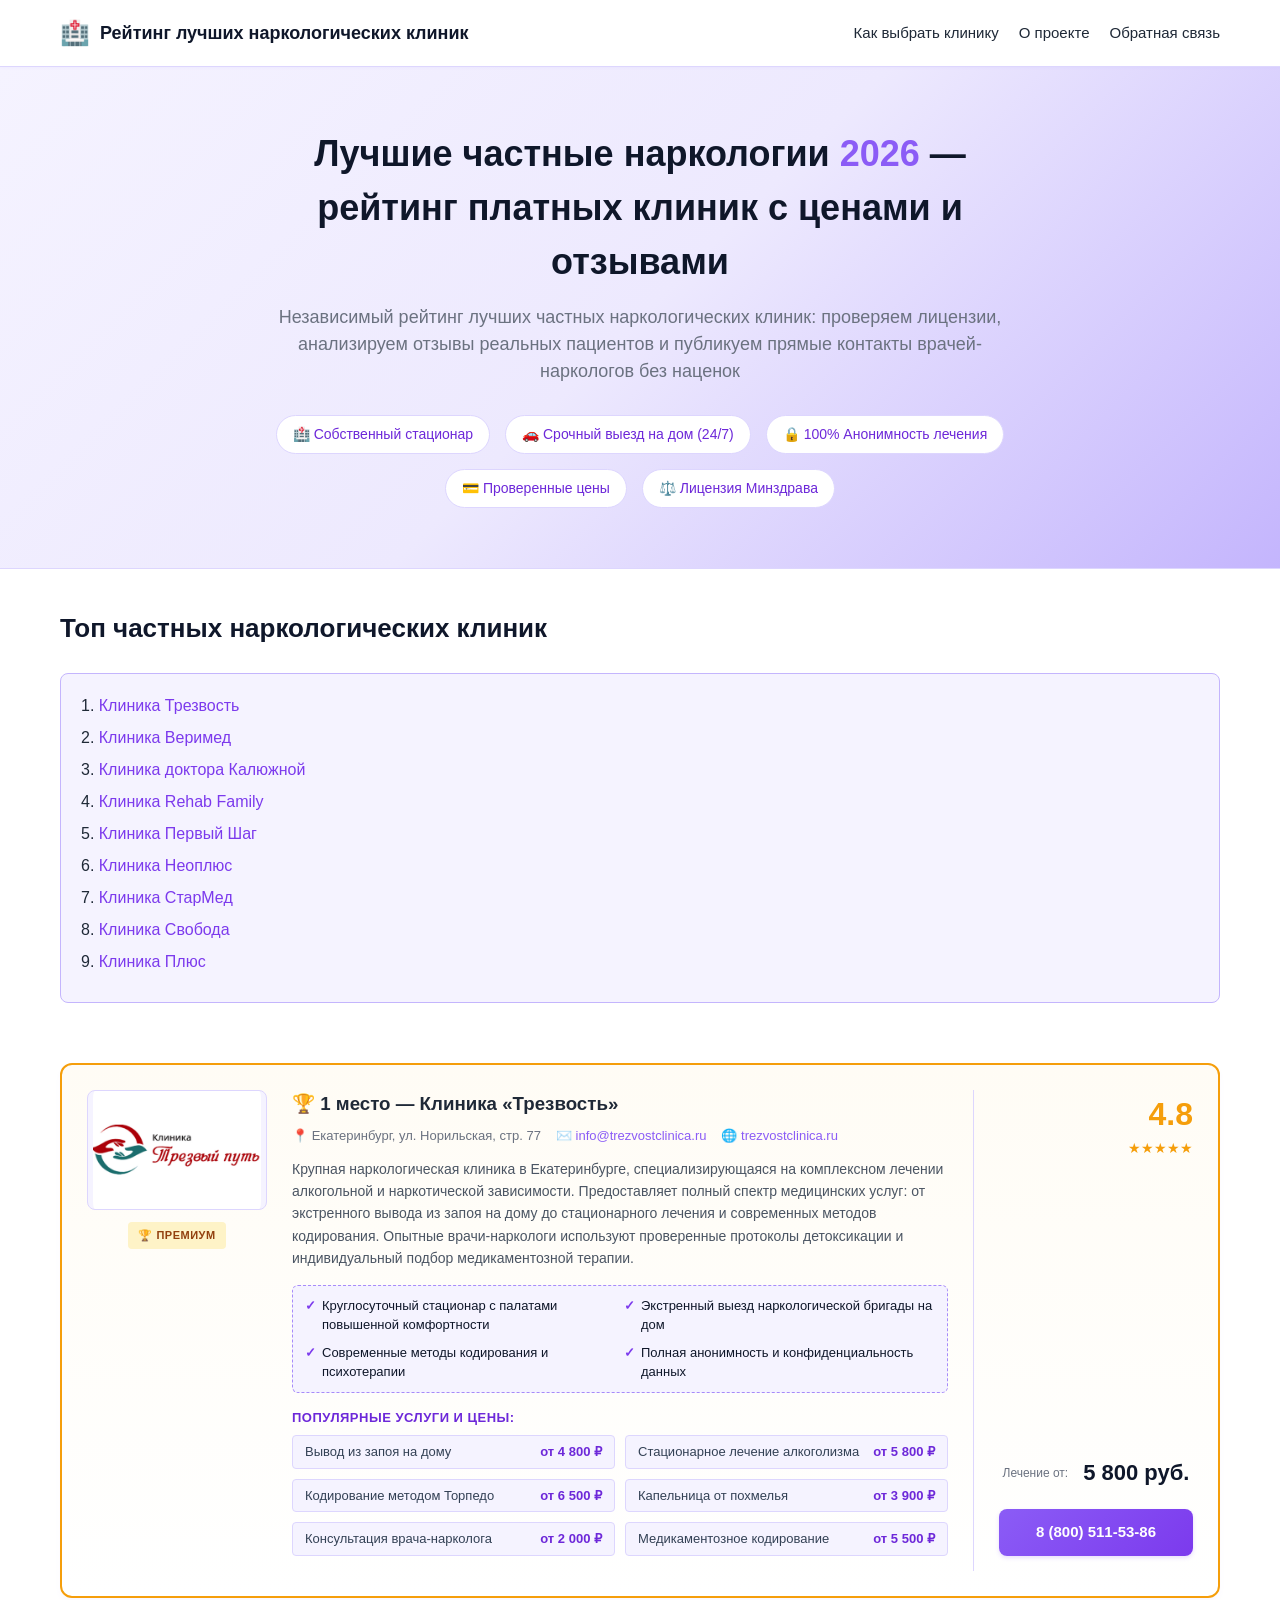
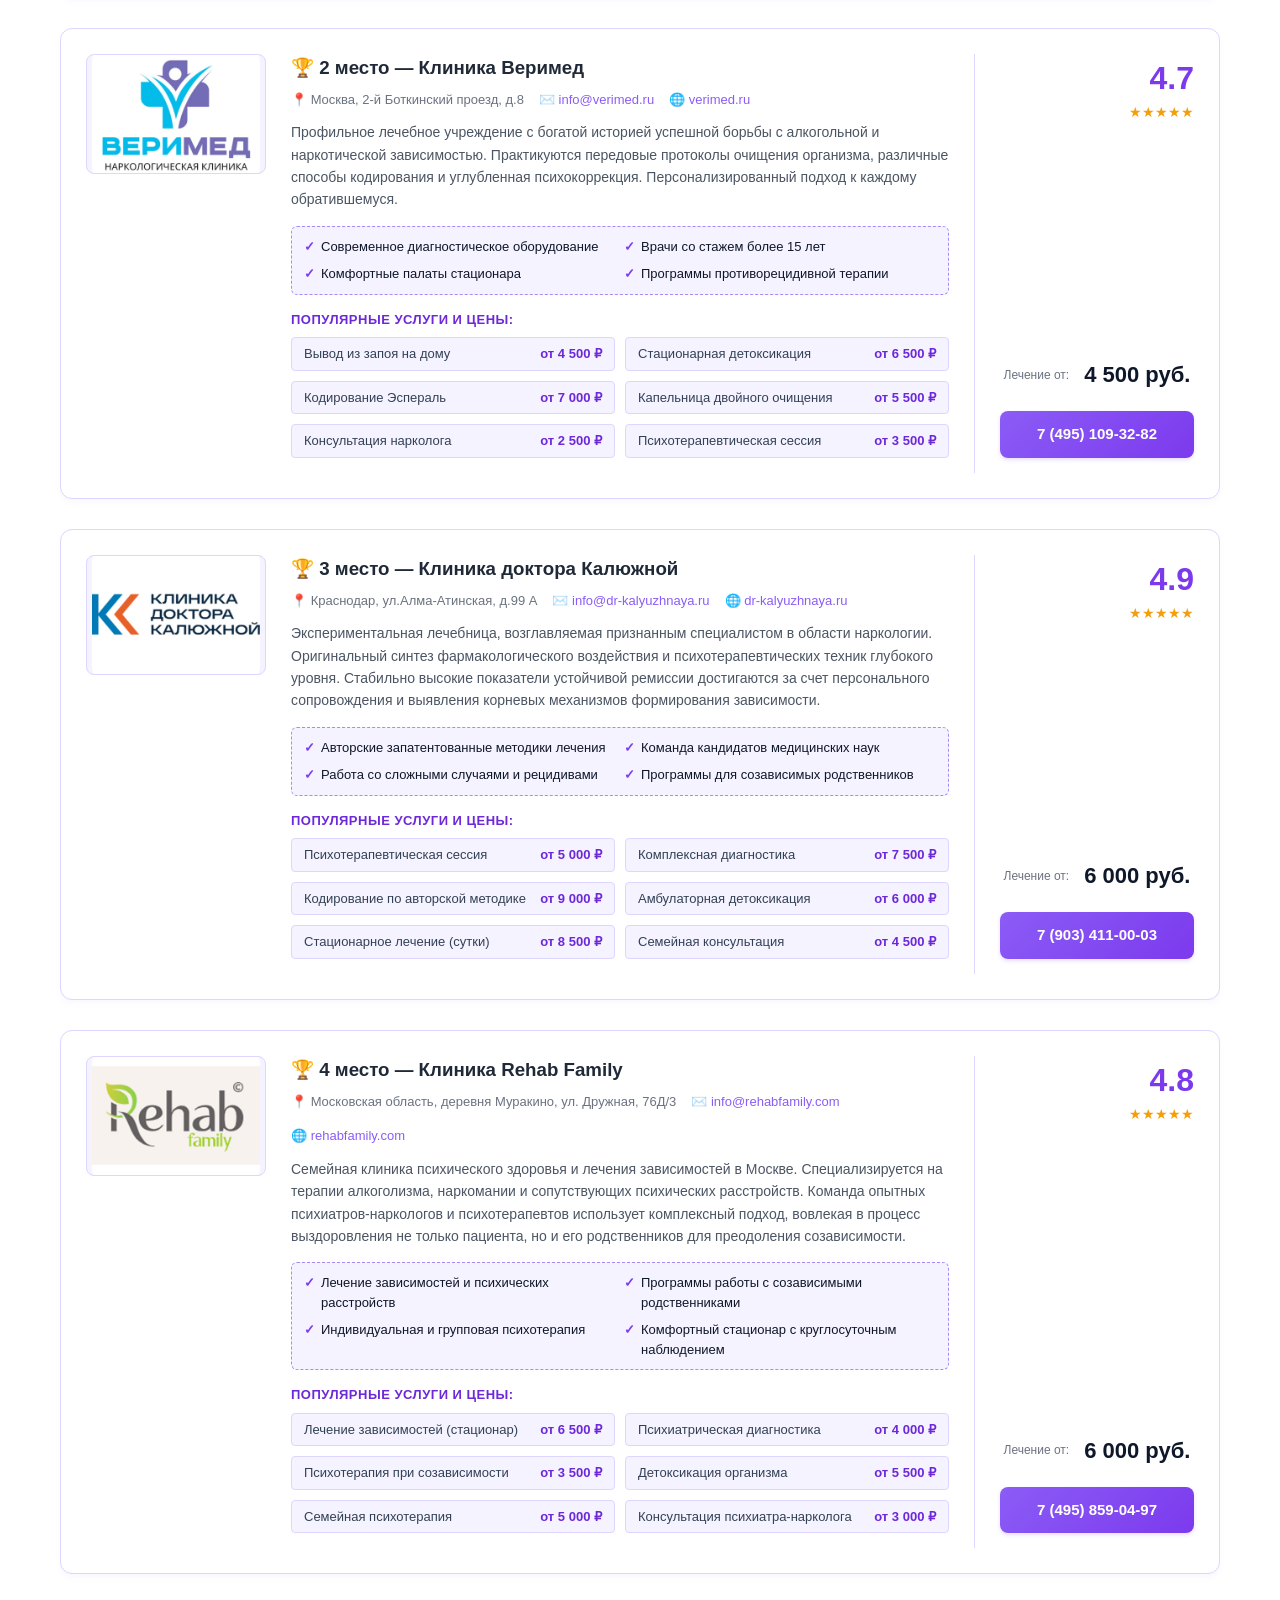
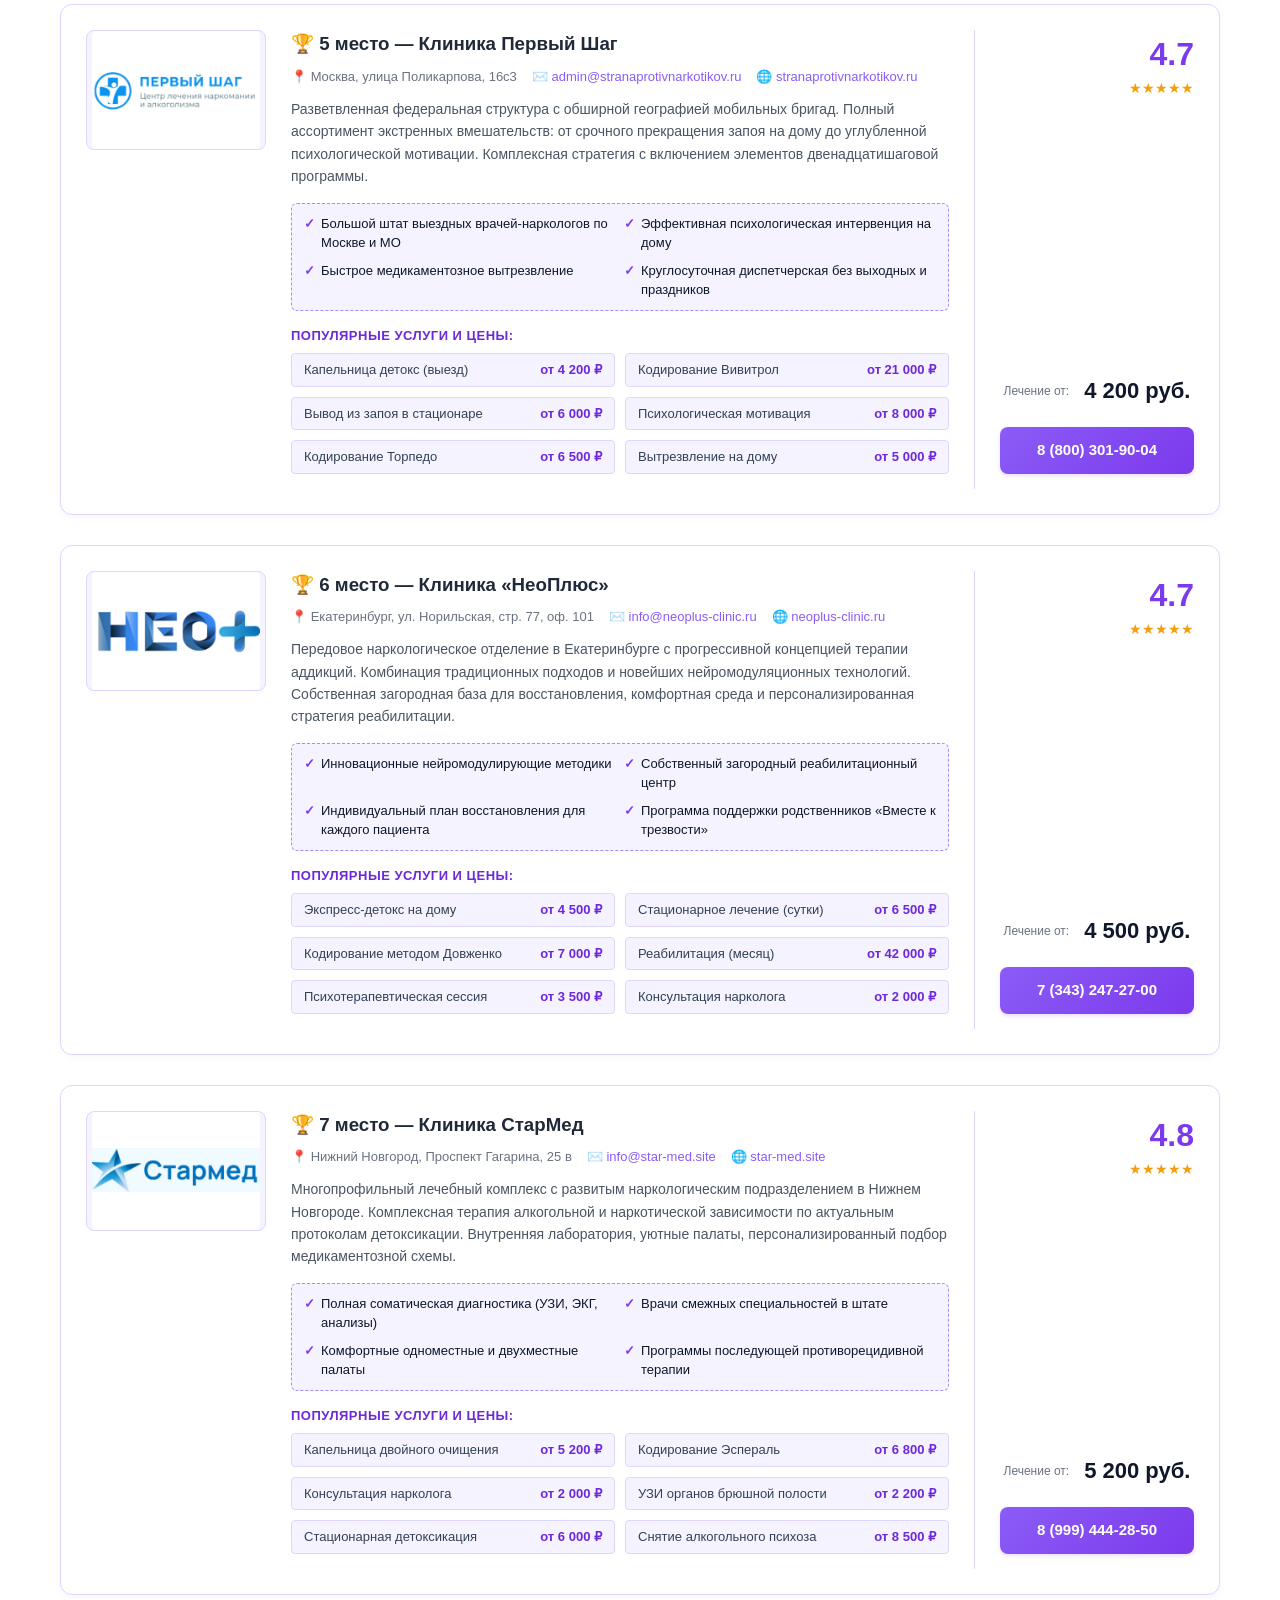
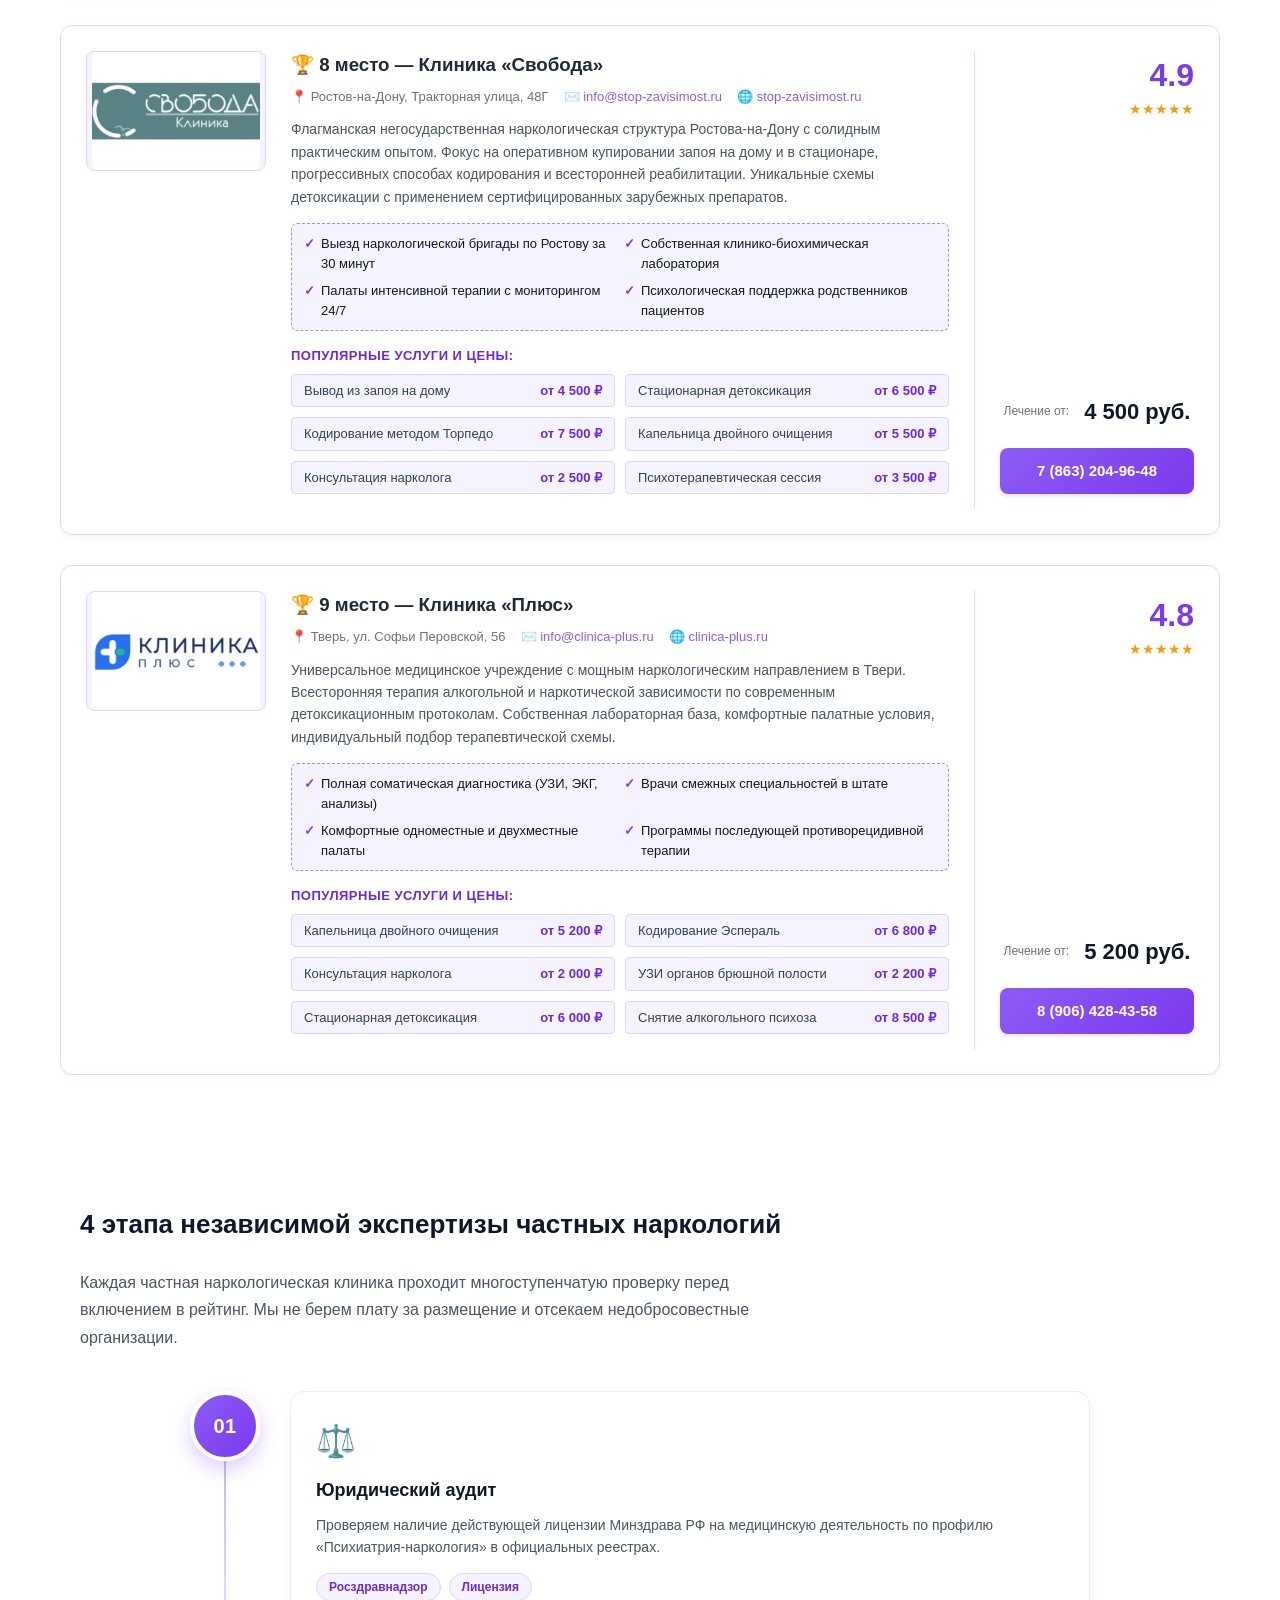
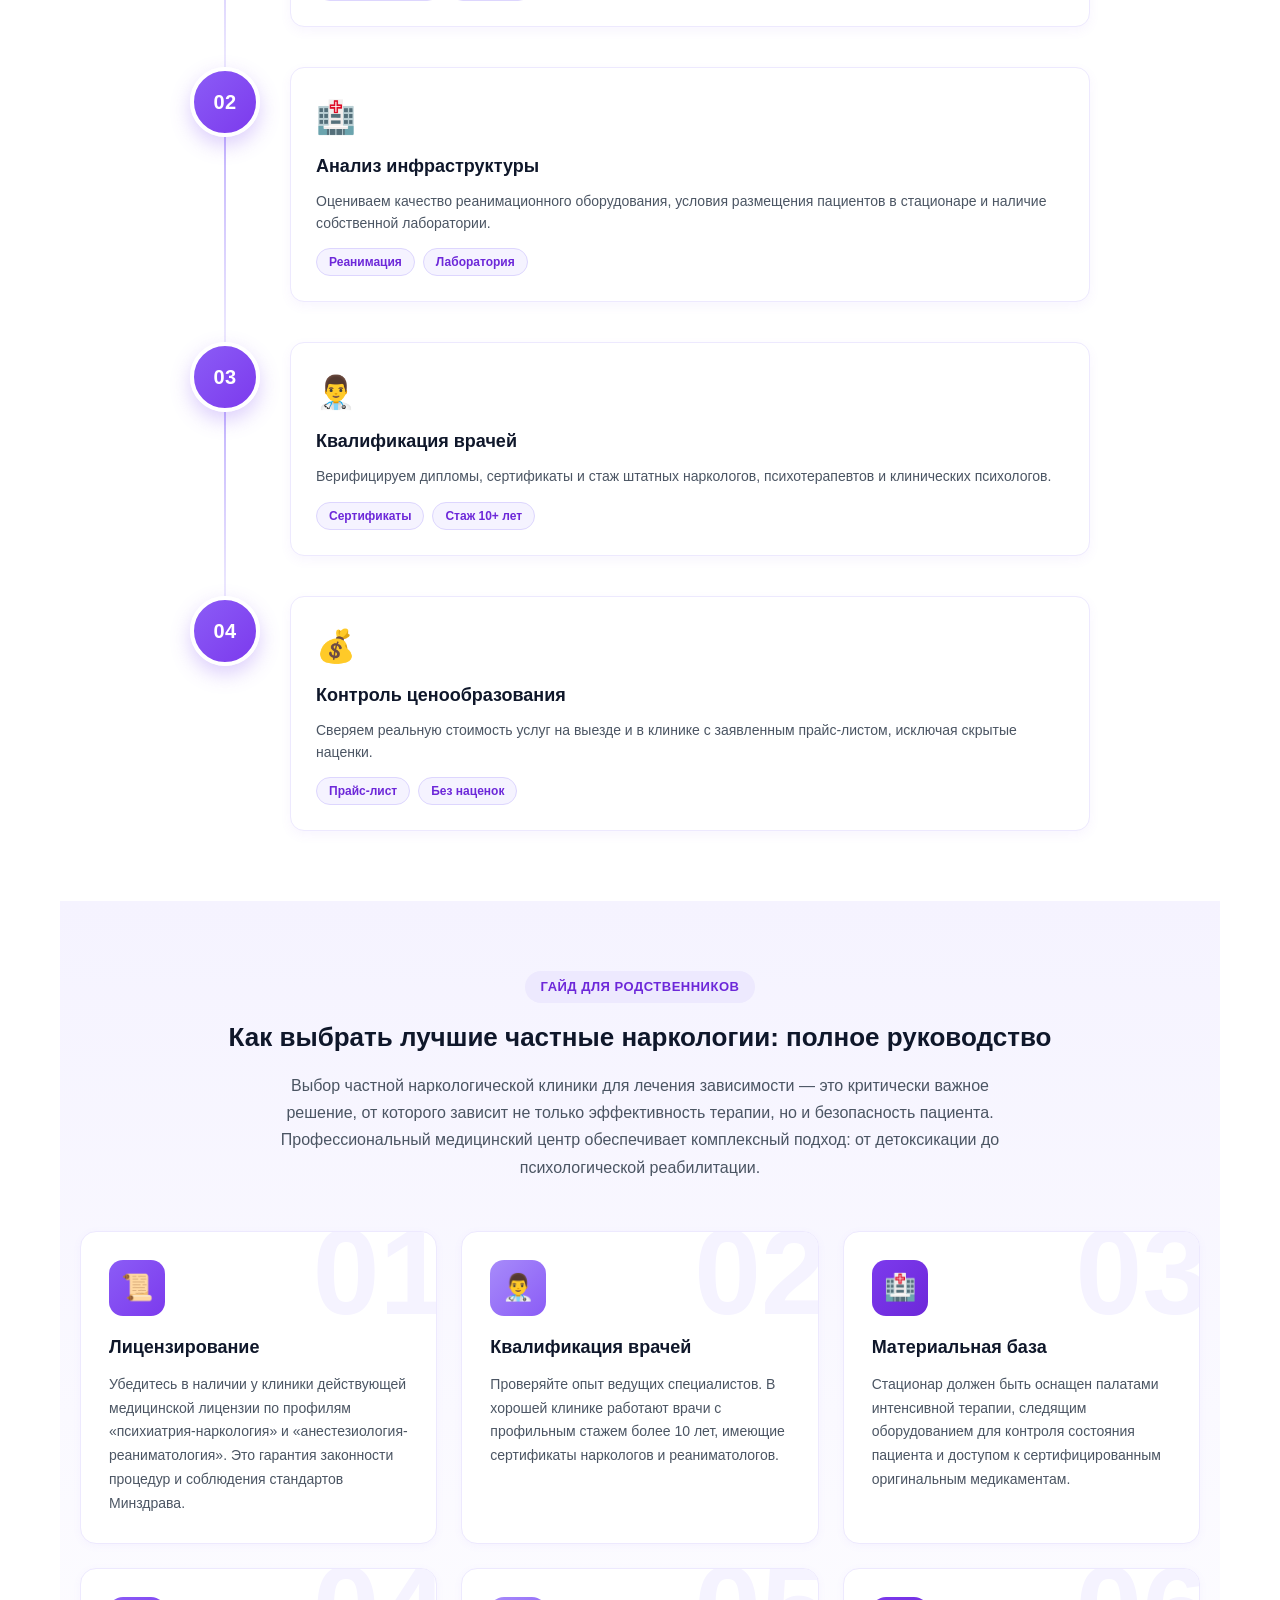
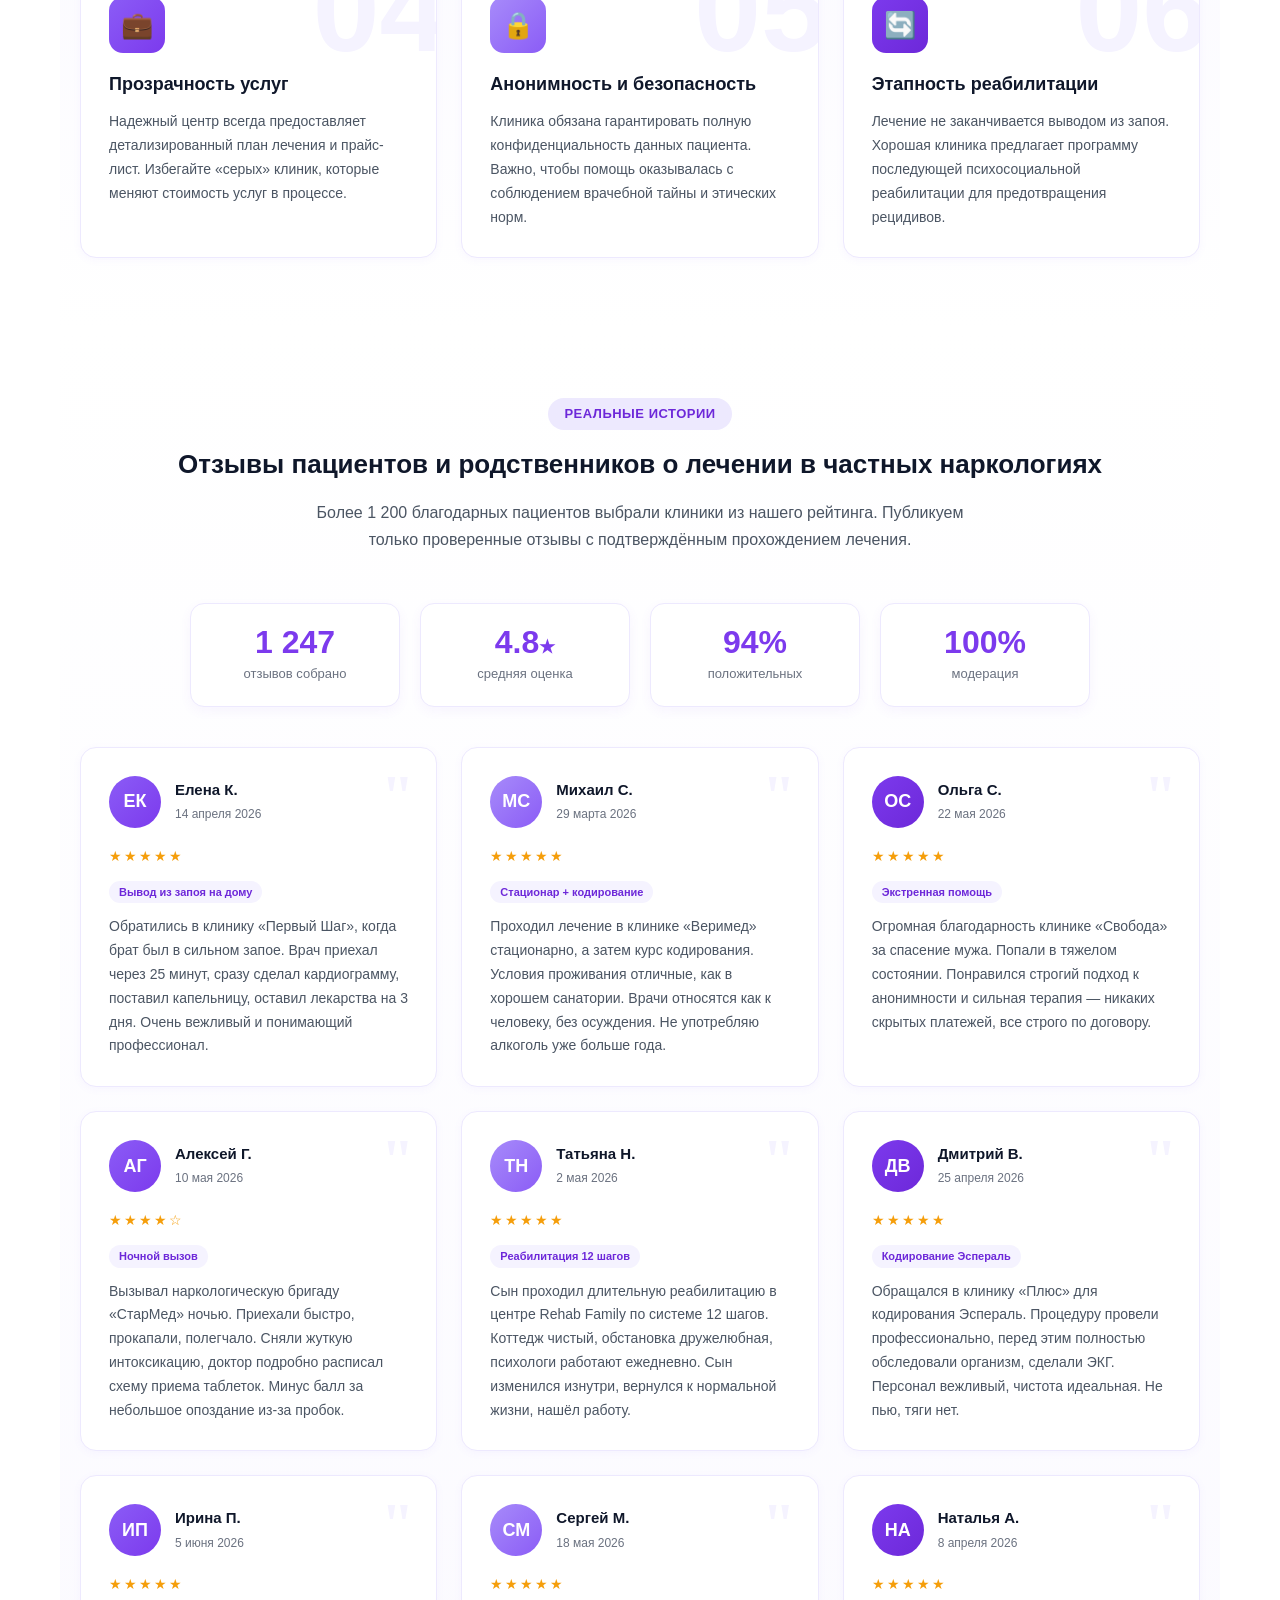
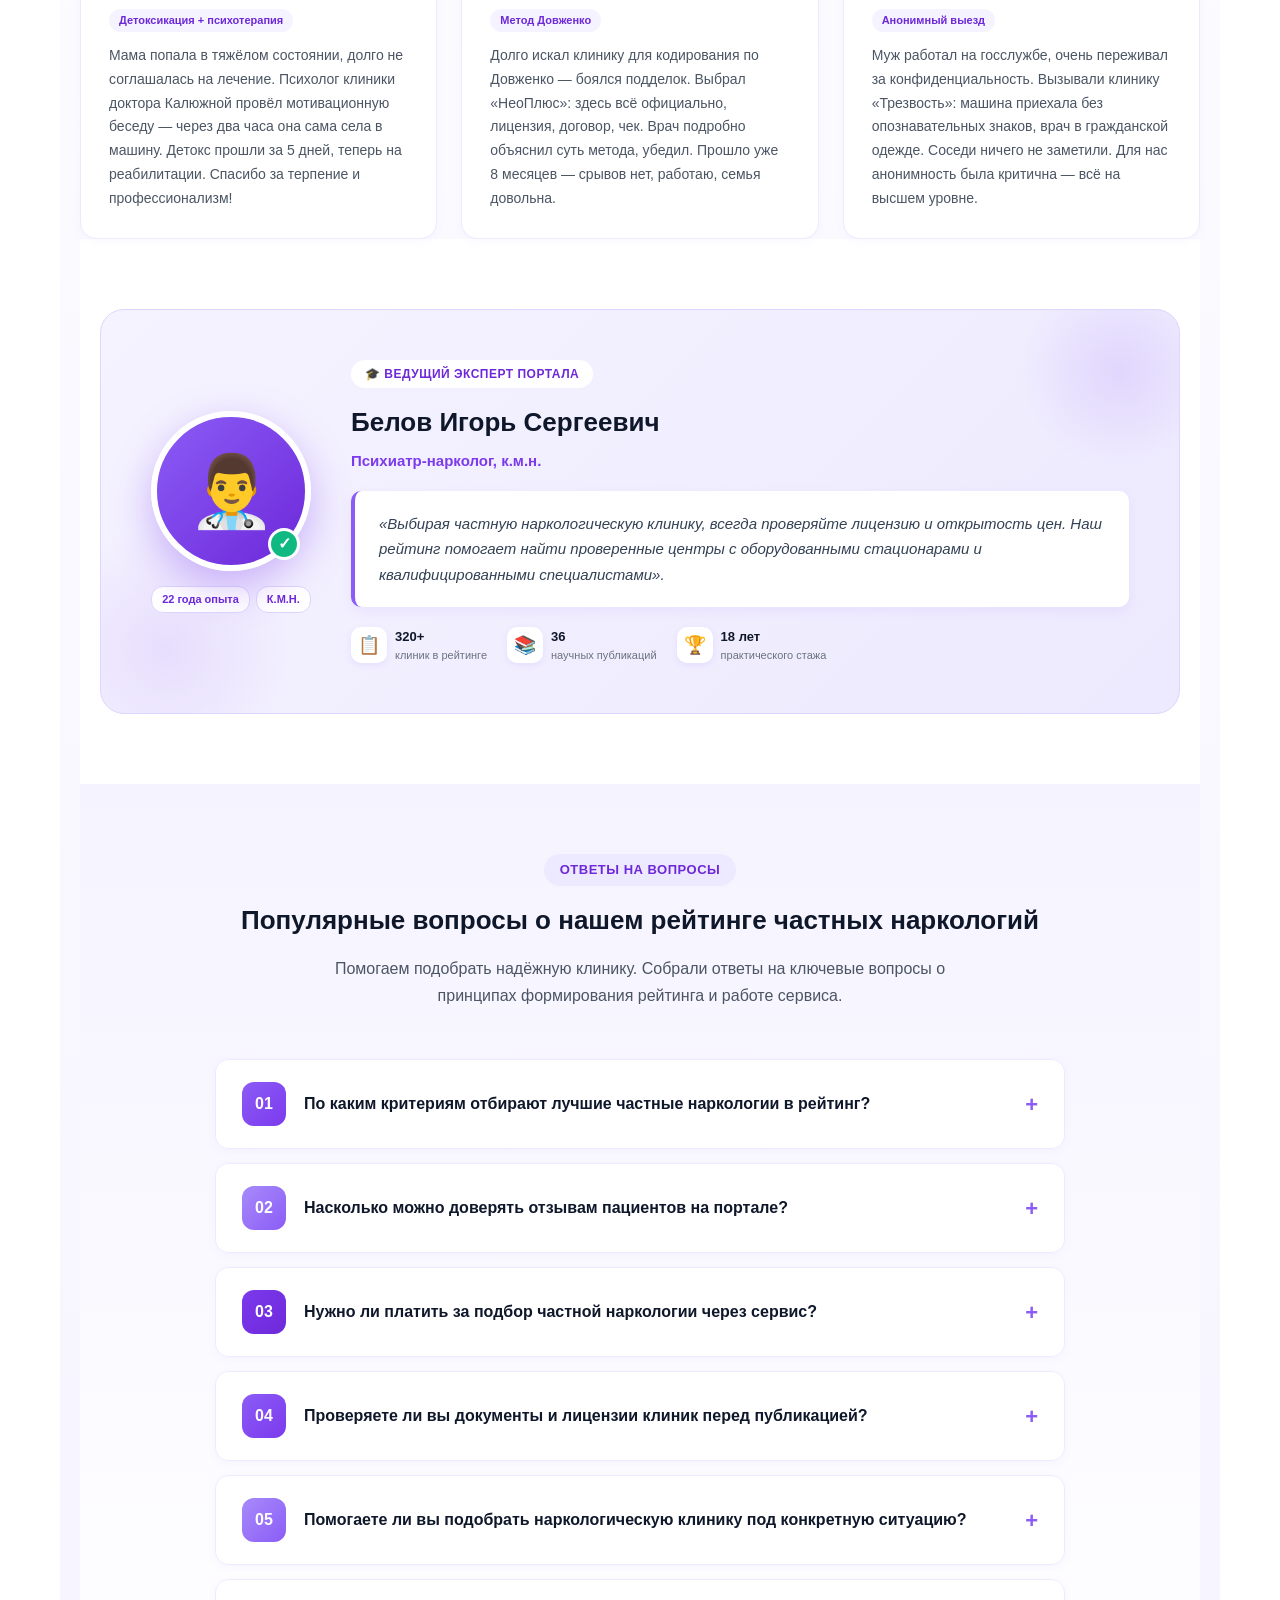
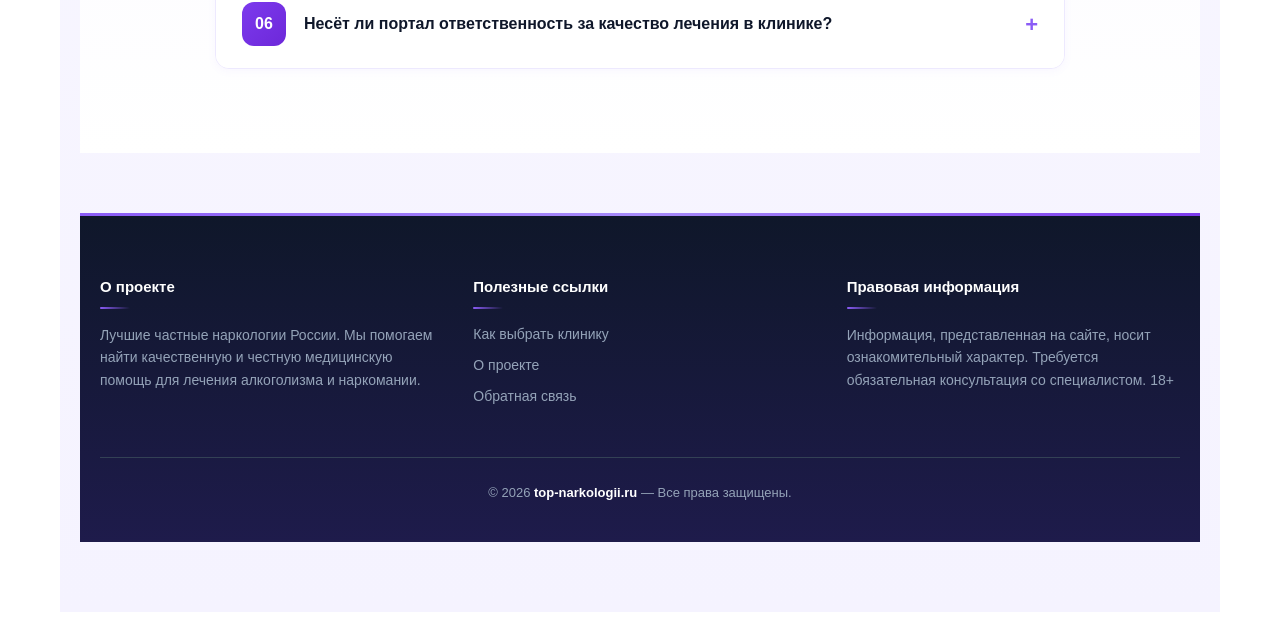
==== commit 38840ccf: "Update index.html" ====
--- a/index.html
+++ b/index.html
@@ -1827,29 +1827,24 @@
                           style="background: #fff; color: #6d28d9; padding: 4px 10px; border-radius: 12px; font-size: 11px; font-weight: 600; border: 1px solid #ddd6fe;">К.М.Н.</span>
                       </div>
                     </div>
-                    <!-- Контент -->
+                  <!-- Контент -->
                     <div style="flex: 1; min-width: 280px;" itemscope itemtype="https://schema.org/Person">
                       <span
                         style="display: inline-block; background: #fff; color: #6d28d9; padding: 5px 14px; border-radius: 20px; font-size: 12px; font-weight: 600; margin-bottom: 15px; letter-spacing: 0.5px;">🎓
-                        ГЛАВНЫЙ ЭКСПЕРТ ПОРТАЛА</span>
+                        ВЕДУЩИЙ ЭКСПЕРТ ПОРТАЛА</span>
                       <h3 style="font-size: 26px; margin-bottom: 8px; color: #0f172a; font-weight: 800;"
                         itemprop="name">
-                        Макаров
-                        Андрей Владимирович</h3>
+                        Белов
+                        Игорь Сергеевич</h3>
                       <p style="color: #7c3aed; font-size: 15px; margin-bottom: 18px; font-weight: 600;"
-                        itemprop="jobTitle">Врач
-                        психиатр-нарколог, кандидат медицинских наук</p>
+                        itemprop="jobTitle">Психиатр-нарколог,
+                        к.м.н.</p>
                       <div
                         style="background: #fff; border-left: 4px solid #8b5cf6; padding: 20px 24px; border-radius: 10px; margin-bottom: 20px; box-shadow: 0 4px 12px rgba(139, 92, 246, 0.08);">
                         <p style="color: #334155; font-size: 15px; line-height: 1.7; font-style: italic; margin: 0;"
-                          itemprop="description">«При выборе частной наркологии всегда обращайте внимание на открытость
-                          информации.
-                          Надежные
-                          центры не скрывают лицензии, ведут прозрачную ценовую политику и обладают оборудованными
-                          стационарами.
-                          Данный рейтинг создан для того, чтобы помочь людям сориентироваться в экстренной ситуации и
-                          выбрать
-                          квалифицированную помощь без риска столкнуться с недобросовестными организациями».</p>
+                          itemprop="description">«Выбирая частную наркологическую клинику, всегда проверяйте лицензию
+                          и открытость цен. Наш рейтинг помогает найти проверенные центры с оборудованными стационарами
+                          и квалифицированными специалистами».</p>
                       </div>
                       <!-- Достижения -->
                       <div style="display: flex; gap: 20px; flex-wrap: wrap;">
@@ -1858,8 +1853,8 @@
                             style="width: 36px; height: 36px; background: #fff; border-radius: 10px; display: flex; align-items: center; justify-content: center; font-size: 18px; box-shadow: 0 2px 6px rgba(139, 92, 246, 0.1);">
                             📋</div>
                           <div>
-                            <div style="font-size: 13px; font-weight: 700; color: #0f172a;">500+</div>
-                            <div style="font-size: 11px; color: #6b7280;">клиник проверено</div>
+                            <div style="font-size: 13px; font-weight: 700; color: #0f172a;">320+</div>
+                            <div style="font-size: 11px; color: #6b7280;">клиник в рейтинге</div>
                           </div>
                         </div>
                         <div style="display: flex; align-items: center; gap: 8px;">
@@ -1867,8 +1862,8 @@
                             style="width: 36px; height: 36px; background: #fff; border-radius: 10px; display: flex; align-items: center; justify-content: center; font-size: 18px; box-shadow: 0 2px 6px rgba(139, 92, 246, 0.1);">
                             📚</div>
                           <div>
-                            <div style="font-size: 13px; font-weight: 700; color: #0f172a;">48</div>
-                            <div style="font-size: 11px; color: #6b7280;">научных статей</div>
+                            <div style="font-size: 13px; font-weight: 700; color: #0f172a;">36</div>
+                            <div style="font-size: 11px; color: #6b7280;">научных публикаций</div>
                           </div>
                         </div>
                         <div style="display: flex; align-items: center; gap: 8px;">
@@ -1876,8 +1871,8 @@
                             style="width: 36px; height: 36px; background: #fff; border-radius: 10px; display: flex; align-items: center; justify-content: center; font-size: 18px; box-shadow: 0 2px 6px rgba(139, 92, 246, 0.1);">
                             🏆</div>
                           <div>
-                            <div style="font-size: 13px; font-weight: 700; color: #0f172a;">Высшая категория</div>
-                            <div style="font-size: 11px; color: #6b7280;">по наркологии</div>
+                            <div style="font-size: 13px; font-weight: 700; color: #0f172a;">18 лет</div>
+                            <div style="font-size: 11px; color: #6b7280;">практического стажа</div>
                           </div>
                         </div>
                       </div>
@@ -1892,15 +1887,13 @@
               <div class="container">
                 <div style="text-align: center; margin-bottom: 50px;">
                   <span
-                    style="display: inline-block; background: #ede9fe; color: #6d28d9; padding: 6px 16px; border-radius: 20px; font-size: 13px; font-weight: 600; margin-bottom: 15px; letter-spacing: 0.5px;">ЧАСТЫЕ
-                    ВОПРОСЫ</span>
-                  <h2 class="section-title" style="margin-bottom: 15px;">Вопросы о работе нашего рейтингового портала
+                    style="display: inline-block; background: #ede9fe; color: #6d28d9; padding: 6px 16px; border-radius: 20px; font-size: 13px; font-weight: 600; margin-bottom: 15px; letter-spacing: 0.5px;">ОТВЕТЫ
+                    НА ВОПРОСЫ</span>
+                  <h2 class="section-title" style="margin-bottom: 15px;">Популярные вопросы о нашем рейтинге частных наркологий
                   </h2>
-                  <p style="color: #4b5563; max-width: 650px; margin: 0 auto; line-height: 1.7;">Мы помогаем найти
-                    проверенную
-                    помощь. Собрали ответы на самые важные вопросы о том, как мы выбираем клиники и как вы можете
-                    воспользоваться
-                    нашим сервисом.</p>
+                  <p style="color: #4b5563; max-width: 650px; margin: 0 auto; line-height: 1.7;">Помогаем подобрать
+                    надёжную
+                    клинику. Собрали ответы на ключевые вопросы о принципах формирования рейтинга и работе сервиса.</p>
                 </div>
                 <div style="max-width: 850px; margin: 0 auto;">
                   <!-- Вопрос 1 -->
@@ -1914,7 +1907,7 @@
                         01</div>
                       <span style="flex: 1; font-weight: 600; font-size: 16px; color: #0f172a;">По каким критериям
                         отбирают
-                        лучшие частные наркологии?</span>
+                        лучшие частные наркологии в рейтинг?</span>
                       <span class="faq-icon"
                         style="font-size: 22px; font-weight: bold; color: #8b5cf6; transition: transform 0.3s;">+</span>
                     </div>
@@ -1922,15 +1915,10 @@
                       style="max-height: 0; overflow: hidden; transition: max-height 0.3s ease-out, padding 0.3s ease-out; padding: 0 26px;">
                       <div
                         style="padding-bottom: 22px; border-top: 1px solid #ede9fe; padding-top: 18px; margin-left: 62px;">
-                        <p style="color: #4b5563; font-size: 14px; line-height: 1.7; margin: 0;">Мы оцениваем клиники по
-                          5
-                          ключевым
-                          параметрам: наличие действующей медицинской лицензии, квалификация штатных врачей,
-                          прозрачность
-                          цен,
-                          реальная репутация (анализ независимых отзывов) и соблюдение принципов доказательной медицины.
-                          Клиники,
-                          уличенные в обмане или использовании запрещенных методов, в рейтинг не допускаются.</p>
+                        <p style="color: #4b5563; font-size: 14px; line-height: 1.7; margin: 0;">В основе оценки — пять
+                          критериев: действующая медицинская лицензия, квалификация штатных врачей-наркологов, открытая
+                          ценовая политика, репутация на независимых площадках и применение методов доказательной
+                          медицины. Организации с сомнительной репутацией в список не попадают.</p>
                       </div>
                     </div>
                   </div>
@@ -1943,10 +1931,9 @@
                       <div
                         style="flex-shrink: 0; width: 44px; height: 44px; background: linear-gradient(135deg, #a78bfa, #8b5cf6); color: #fff; border-radius: 12px; display: flex; align-items: center; justify-content: center; font-weight: 800; font-size: 16px;">
                         02</div>
-                      <span style="flex: 1; font-weight: 600; font-size: 16px; color: #0f172a;">Можно ли доверять
-                        отзывам
-                        пациентов на вашем
-                        сайте?</span>
+                      <span style="flex: 1; font-weight: 600; font-size: 16px; color: #0f172a;">Насколько можно
+                        доверять
+                        отзывам пациентов на портале?</span>
                       <span class="faq-icon"
                         style="font-size: 22px; font-weight: bold; color: #8b5cf6; transition: transform 0.3s;">+</span>
                     </div>
@@ -1954,13 +1941,9 @@
                       style="max-height: 0; overflow: hidden; transition: max-height 0.3s ease-out, padding 0.3s ease-out; padding: 0 26px;">
                       <div
                         style="padding-bottom: 22px; border-top: 1px solid #ede9fe; padding-top: 18px; margin-left: 62px;">
-                        <p style="color: #4b5563; font-size: 14px; line-height: 1.7; margin: 0;">Мы проводим строгую
-                          модерацию
-                          отзывов. Публикуются только развернутые мнения, прошедшие проверку на уникальность. Мы удаляем
-                          откровенно
-                          заказные хвалебные тексты и немотивированный негатив от конкурентов. Кроме того, мы сверяем
-                          информацию с
-                          независимыми площадками (ПроДокторов, Яндекс.Карты, 2ГИС).</p>
+                        <p style="color: #4b5563; font-size: 14px; line-height: 1.7; margin: 0;">Каждый отзыв проходит
+                          ручную модерацию: мы отсеиваем заказные тексты и неаргументированный негатив. Дополнительно
+                          сверяем информацию с ПроДоктором, Яндекс.Картами и 2ГИС, чтобы картина была объективной.</p>
                       </div>
                     </div>
                   </div>
@@ -1973,8 +1956,9 @@
                       <div
                         style="flex-shrink: 0; width: 44px; height: 44px; background: linear-gradient(135deg, #7c3aed, #6d28d9); color: #fff; border-radius: 12px; display: flex; align-items: center; justify-content: center; font-weight: 800; font-size: 16px;">
                         03</div>
-                      <span style="flex: 1; font-weight: 600; font-size: 16px; color: #0f172a;">Платно ли пользоваться
-                        сервисом подбора частной наркологии?</span>
+                      <span style="flex: 1; font-weight: 600; font-size: 16px; color: #0f172a;">Нужно ли платить за
+                        подбор
+                        частной наркологии через сервис?</span>
                       <span class="faq-icon"
                         style="font-size: 22px; font-weight: bold; color: #8b5cf6; transition: transform 0.3s;">+</span>
                     </div>
@@ -1982,16 +1966,10 @@
                       style="max-height: 0; overflow: hidden; transition: max-height 0.3s ease-out, padding 0.3s ease-out; padding: 0 26px;">
                       <div
                         style="padding-bottom: 22px; border-top: 1px solid #ede9fe; padding-top: 18px; margin-left: 62px;">
-                        <p style="color: #4b5563; font-size: 14px; line-height: 1.7; margin: 0;">Нет, наш сервис
-                          полностью
-                          бесплатен
-                          для пациентов и их родственников. Вы можете изучить рейтинг, сравнить цены и получить
-                          консультацию
-                          нашего
-                          координатора без каких-либо комиссий. Цены в клиниках для вас остаются такими же, как при
-                          прямом
-                          обращении
-                          (или ниже, за счет наших партнерских программ).</p>
+                        <p style="color: #4b5563; font-size: 14px; line-height: 1.7; margin: 0;">Для пациентов и их
+                          родственников сервис полностью бесплатный. Изучение рейтинга, сравнение прайсов и консультация
+                          координатора предоставляются без комиссий. Стоимость услуг в клинике остаётся той же, что и
+                          при прямом обращении.</p>
                       </div>
                     </div>
                   </div>
@@ -2006,8 +1984,7 @@
                         04</div>
                       <span style="flex: 1; font-weight: 600; font-size: 16px; color: #0f172a;">Проверяете ли вы
                         документы
-                        клиник
-                        перед добавлением в рейтинг?</span>
+                        и лицензии клиник перед публикацией?</span>
                       <span class="faq-icon"
                         style="font-size: 22px; font-weight: bold; color: #8b5cf6; transition: transform 0.3s;">+</span>
                     </div>
@@ -2015,15 +1992,10 @@
                       style="max-height: 0; overflow: hidden; transition: max-height 0.3s ease-out, padding 0.3s ease-out; padding: 0 26px;">
                       <div
                         style="padding-bottom: 22px; border-top: 1px solid #ede9fe; padding-top: 18px; margin-left: 62px;">
-                        <p style="color: #4b5563; font-size: 14px; line-height: 1.7; margin: 0;">Да, это обязательный
-                          этап.
-                          Наши
-                          эксперты проверяют наличие действующей лицензии на сайте Росздравнадзора, сверяют юридический
-                          адрес с
-                          фактическим, а также проверяем наличие в штате сертифицированных врачей-наркологов и
-                          психиатров.
-                          Если
-                          лицензия аннулирована, клиника немедленно удаляется из рейтинга.</p>
+                        <p style="color: #4b5563; font-size: 14px; line-height: 1.7; margin: 0;">Обязательно. Мы
+                          запрашиваем медицинскую лицензию, проверяем её статус в реестре Росздравнадзора, сверяем
+                          юридический и фактический адреса, а также подтверждаем наличие в штате дипломированных
+                          психиатров-наркологов. При аннулировании лицензии клиника сразу удаляется из рейтинга.</p>
                       </div>
                     </div>
                   </div>
@@ -2036,9 +2008,9 @@
                       <div
                         style="flex-shrink: 0; width: 44px; height: 44px; background: linear-gradient(135deg, #a78bfa, #8b5cf6); color: #fff; border-radius: 12px; display: flex; align-items: center; justify-content: center; font-weight: 800; font-size: 16px;">
                         05</div>
-                      <span style="flex: 1; font-weight: 600; font-size: 16px; color: #0f172a;">Можете ли вы помочь
+                      <span style="flex: 1; font-weight: 600; font-size: 16px; color: #0f172a;">Помогаете ли вы
                         подобрать
-                        частную наркологическую клинику под мою ситуацию?</span>
+                        наркологическую клинику под конкретную ситуацию?</span>
                       <span class="faq-icon"
                         style="font-size: 22px; font-weight: bold; color: #8b5cf6; transition: transform 0.3s;">+</span>
                     </div>
@@ -2046,14 +2018,10 @@
                       style="max-height: 0; overflow: hidden; transition: max-height 0.3s ease-out, padding 0.3s ease-out; padding: 0 26px;">
                       <div
                         style="padding-bottom: 22px; border-top: 1px solid #ede9fe; padding-top: 18px; margin-left: 62px;">
-                        <p style="color: #4b5563; font-size: 14px; line-height: 1.7; margin: 0;">Да, наши координаторы
-                          бесплатно и
-                          анонимно проконсультируют вас по телефону. Мы учтем ваш бюджет, город, тяжесть состояния
-                          пациента
-                          и
-                          необходимость специфических услуг (например, детокс на дому или закрытый стационар), чтобы
-                          предложить 2–3
-                          наиболее подходящих варианта из нашего рейтинга.</p>
+                        <p style="color: #4b5563; font-size: 14px; line-height: 1.7; margin: 0;">Да, координаторы
+                          бесплатно и анонимно проконсультируют по телефону. Мы учитываем город, бюджет, состояние
+                          пациента и требуемые услуги — выезд на дом, детоксикация, закрытый стационар — и подбираем
+                          2–3 подходящих варианта из рейтинга.</p>
                       </div>
                     </div>
                   </div>
@@ -2066,10 +2034,9 @@
                       <div
                         style="flex-shrink: 0; width: 44px; height: 44px; background: linear-gradient(135deg, #7c3aed, #6d28d9); color: #fff; border-radius: 12px; display: flex; align-items: center; justify-content: center; font-weight: 800; font-size: 16px;">
                         06</div>
-                      <span style="flex: 1; font-weight: 600; font-size: 16px; color: #0f172a;">Несете ли вы
+                      <span style="flex: 1; font-weight: 600; font-size: 16px; color: #0f172a;">Несёт ли портал
                         ответственность
-                        за
-                        качество лечения в клинике?</span>
+                        за качество лечения в клинике?</span>
                       <span class="faq-icon"
                         style="font-size: 22px; font-weight: bold; color: #8b5cf6; transition: transform 0.3s;">+</span>
                     </div>
@@ -2077,16 +2044,10 @@
                       style="max-height: 0; overflow: hidden; transition: max-height 0.3s ease-out, padding 0.3s ease-out; padding: 0 26px;">
                       <div
                         style="padding-bottom: 22px; border-top: 1px solid #ede9fe; padding-top: 18px; margin-left: 62px;">
-                        <p style="color: #4b5563; font-size: 14px; line-height: 1.7; margin: 0;">Наш портал является
-                          информационным
-                          агрегатором. Договор на оказание медицинских услуг вы заключаете напрямую с выбранной
-                          клиникой, и
-                          она
-                          несет полную юридическую ответственность за результат. Однако мы ведем постоянный мониторинг:
-                          при
-                          поступлении систематических обоснованных жалоб мы проводим внутреннюю проверку и исключаем
-                          клинику
-                          из
+                        <p style="color: #4b5563; font-size: 14px; line-height: 1.7; margin: 0;">Портал выступает
+                          информационным агрегатором: договор на медицинские услуги заключается напрямую с клиникой, и
+                          она несёт юридическую ответственность за результат. Мы ведём постоянный мониторинг: при
+                          получении обоснованных жалоб проводится проверка, и клиника может быть исключена из
                           рейтинга.</p>
                       </div>
                     </div>
@@ -2156,4 +2117,4 @@
             </script>
 </body>
 
-</html>+</html>
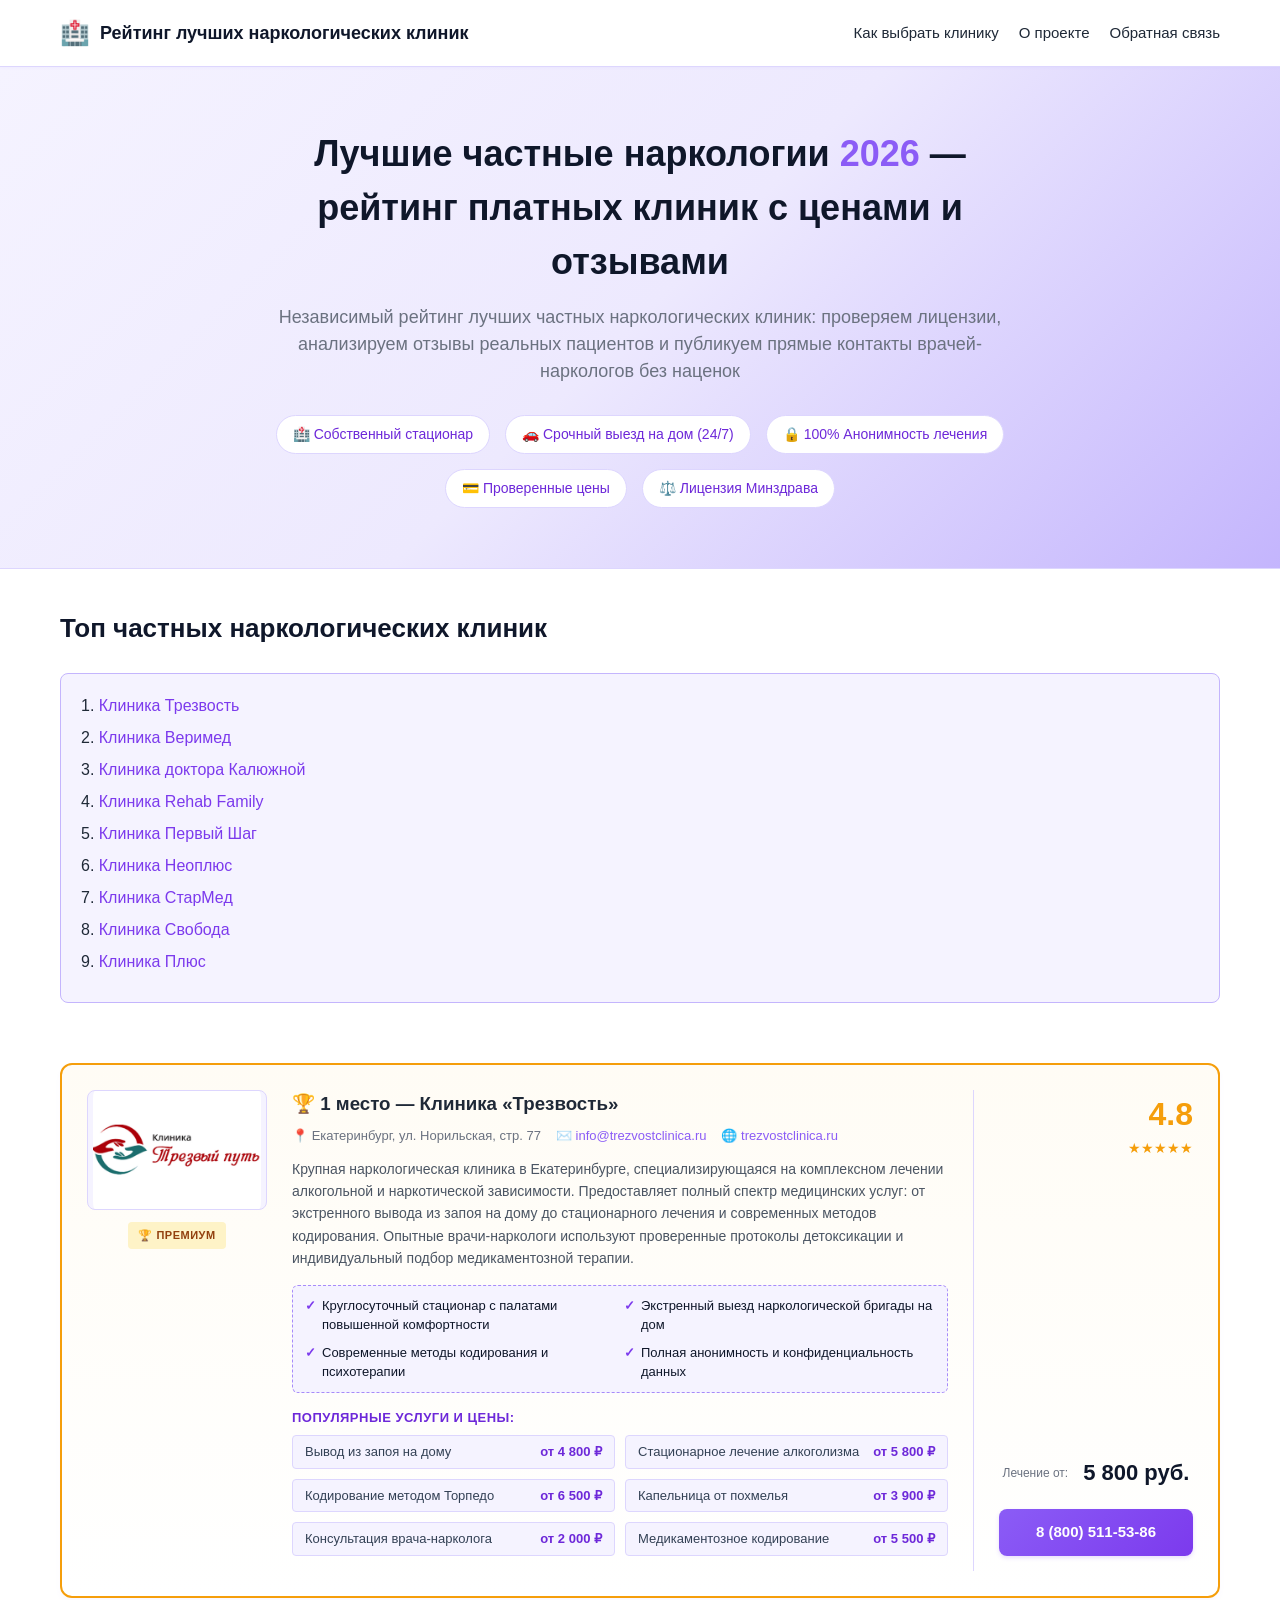
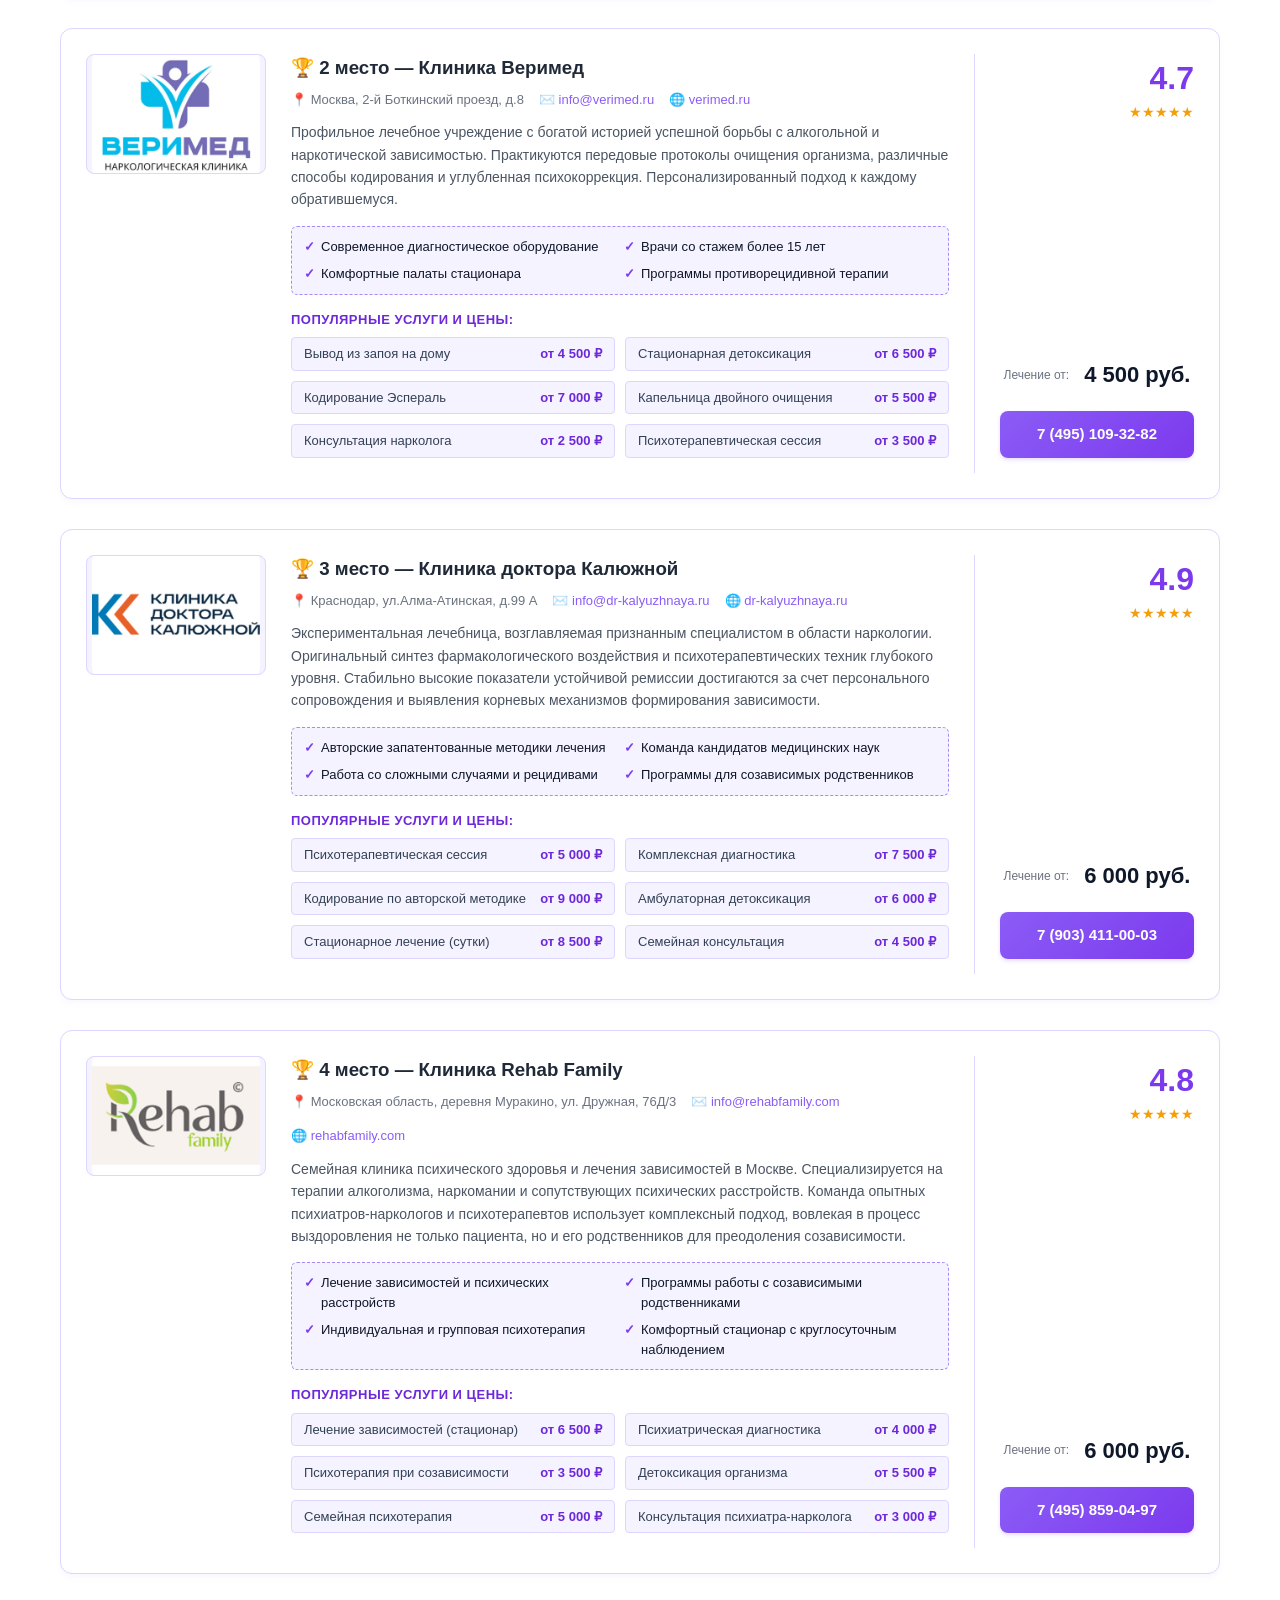
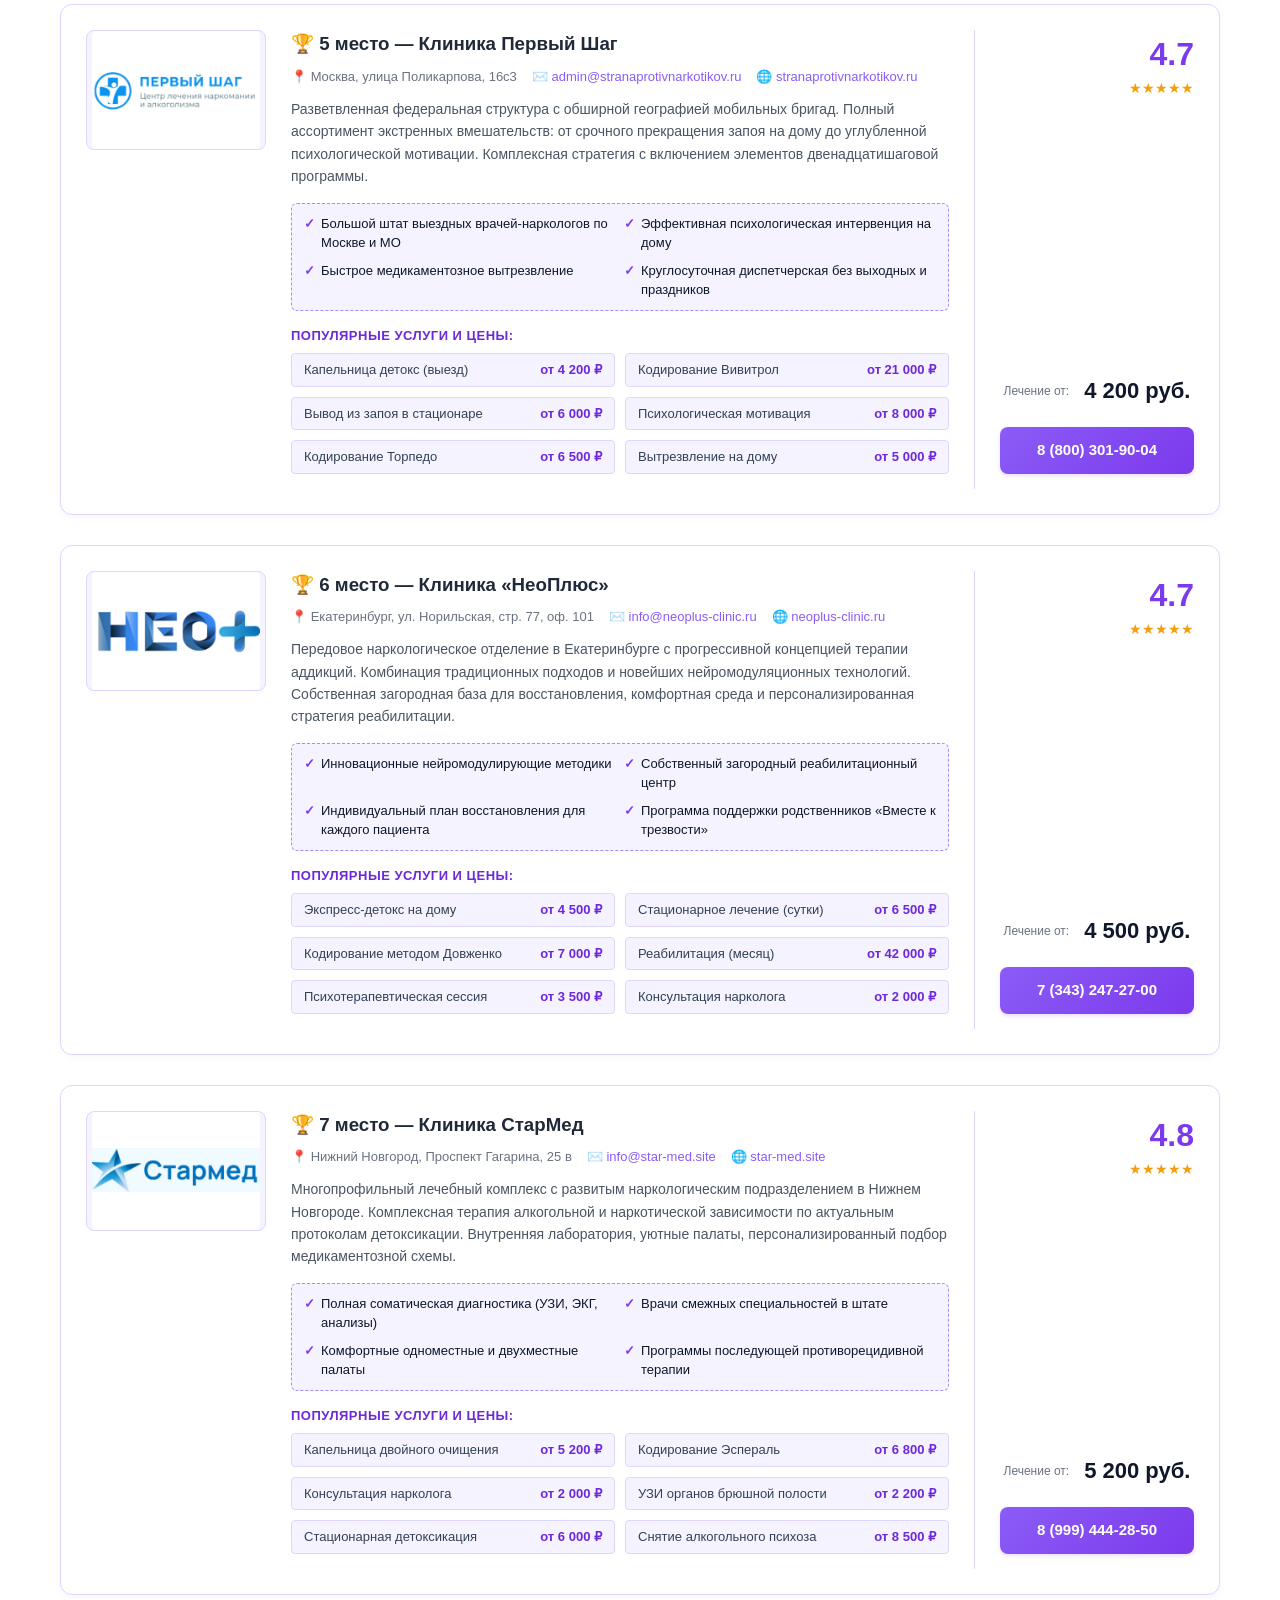
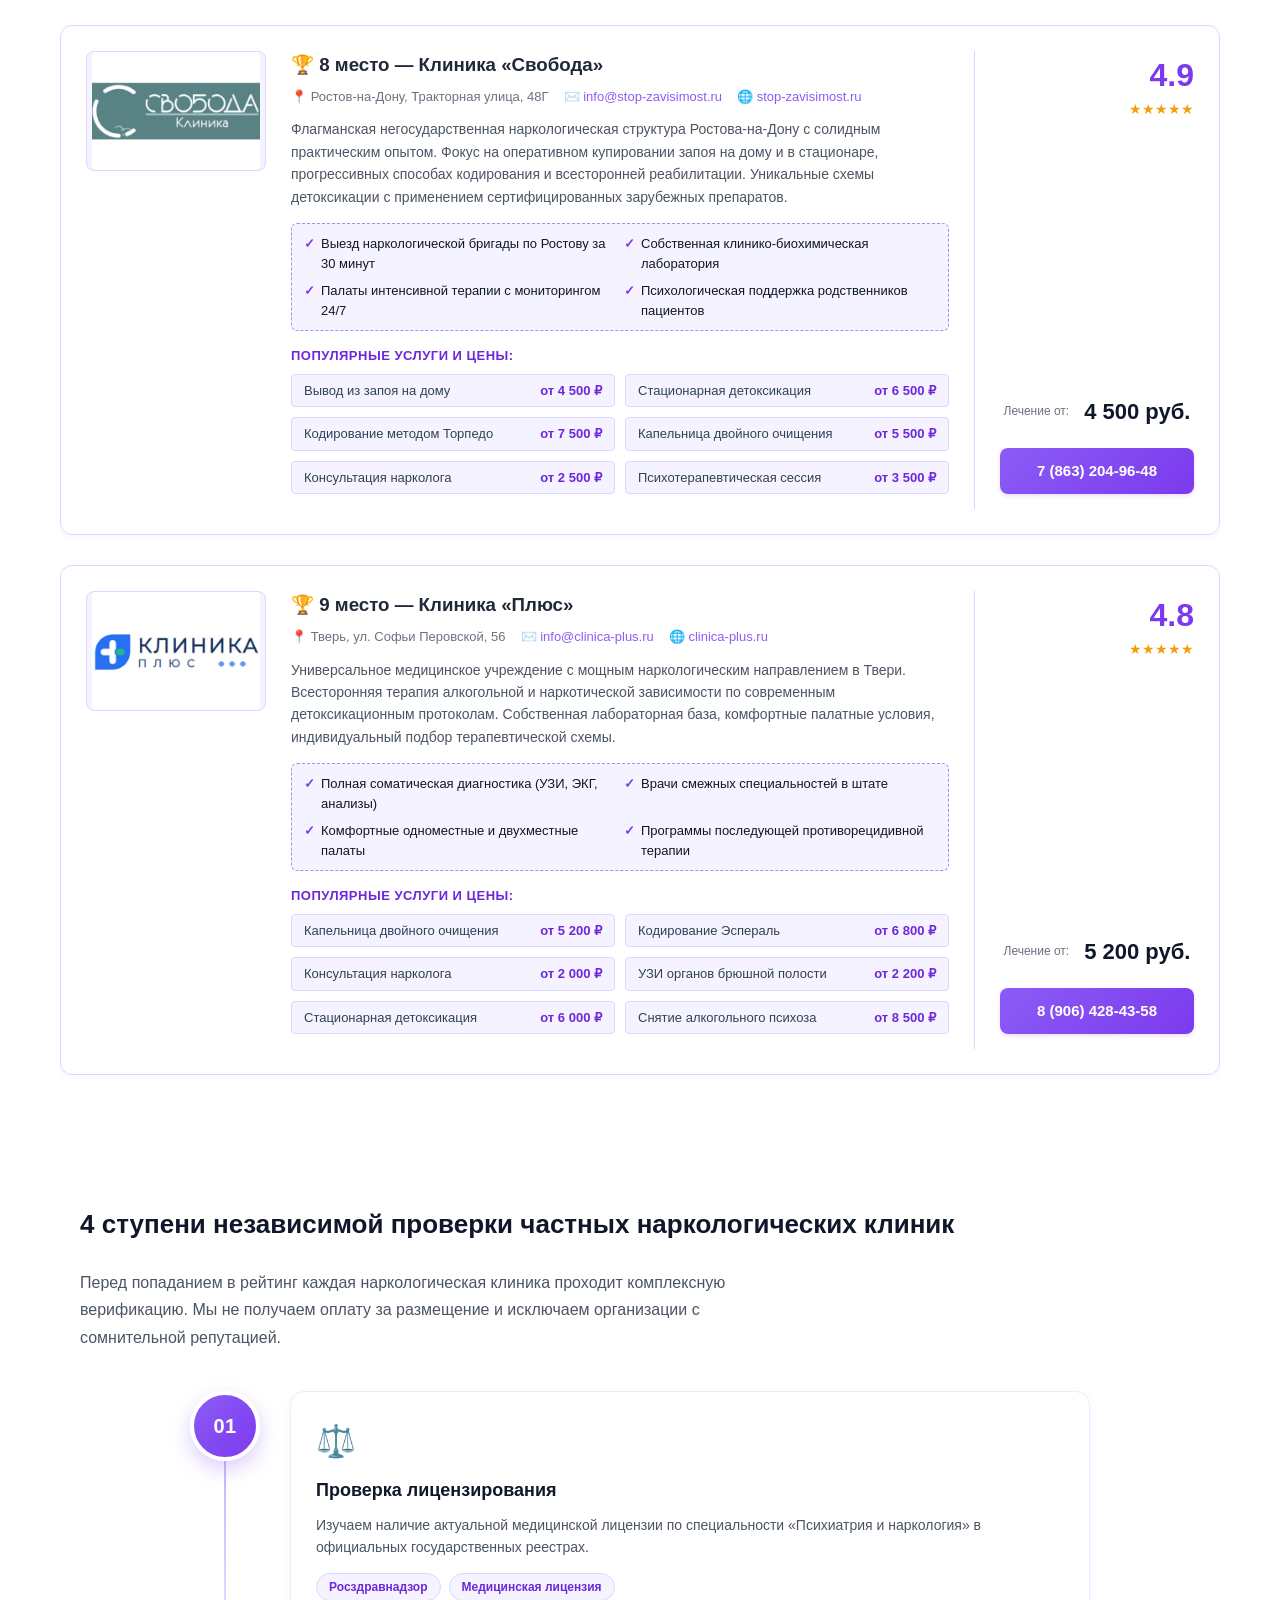
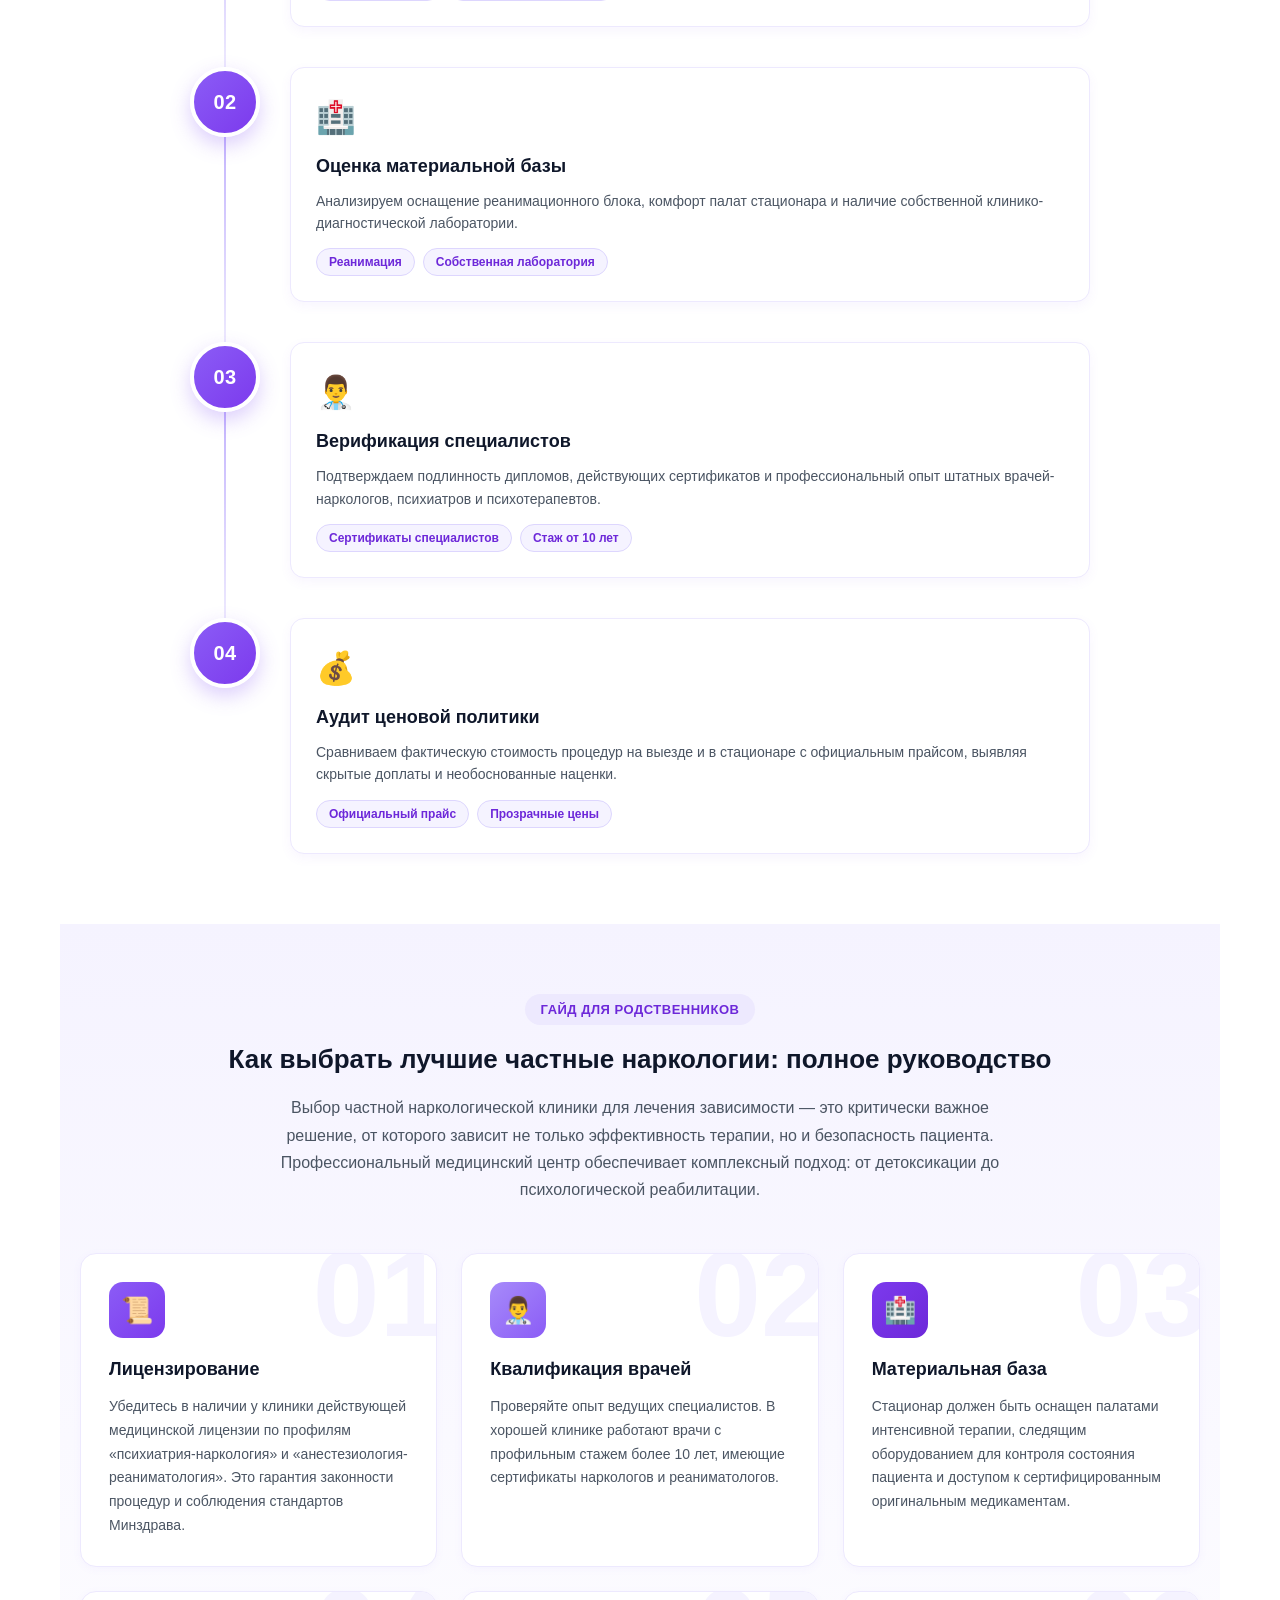
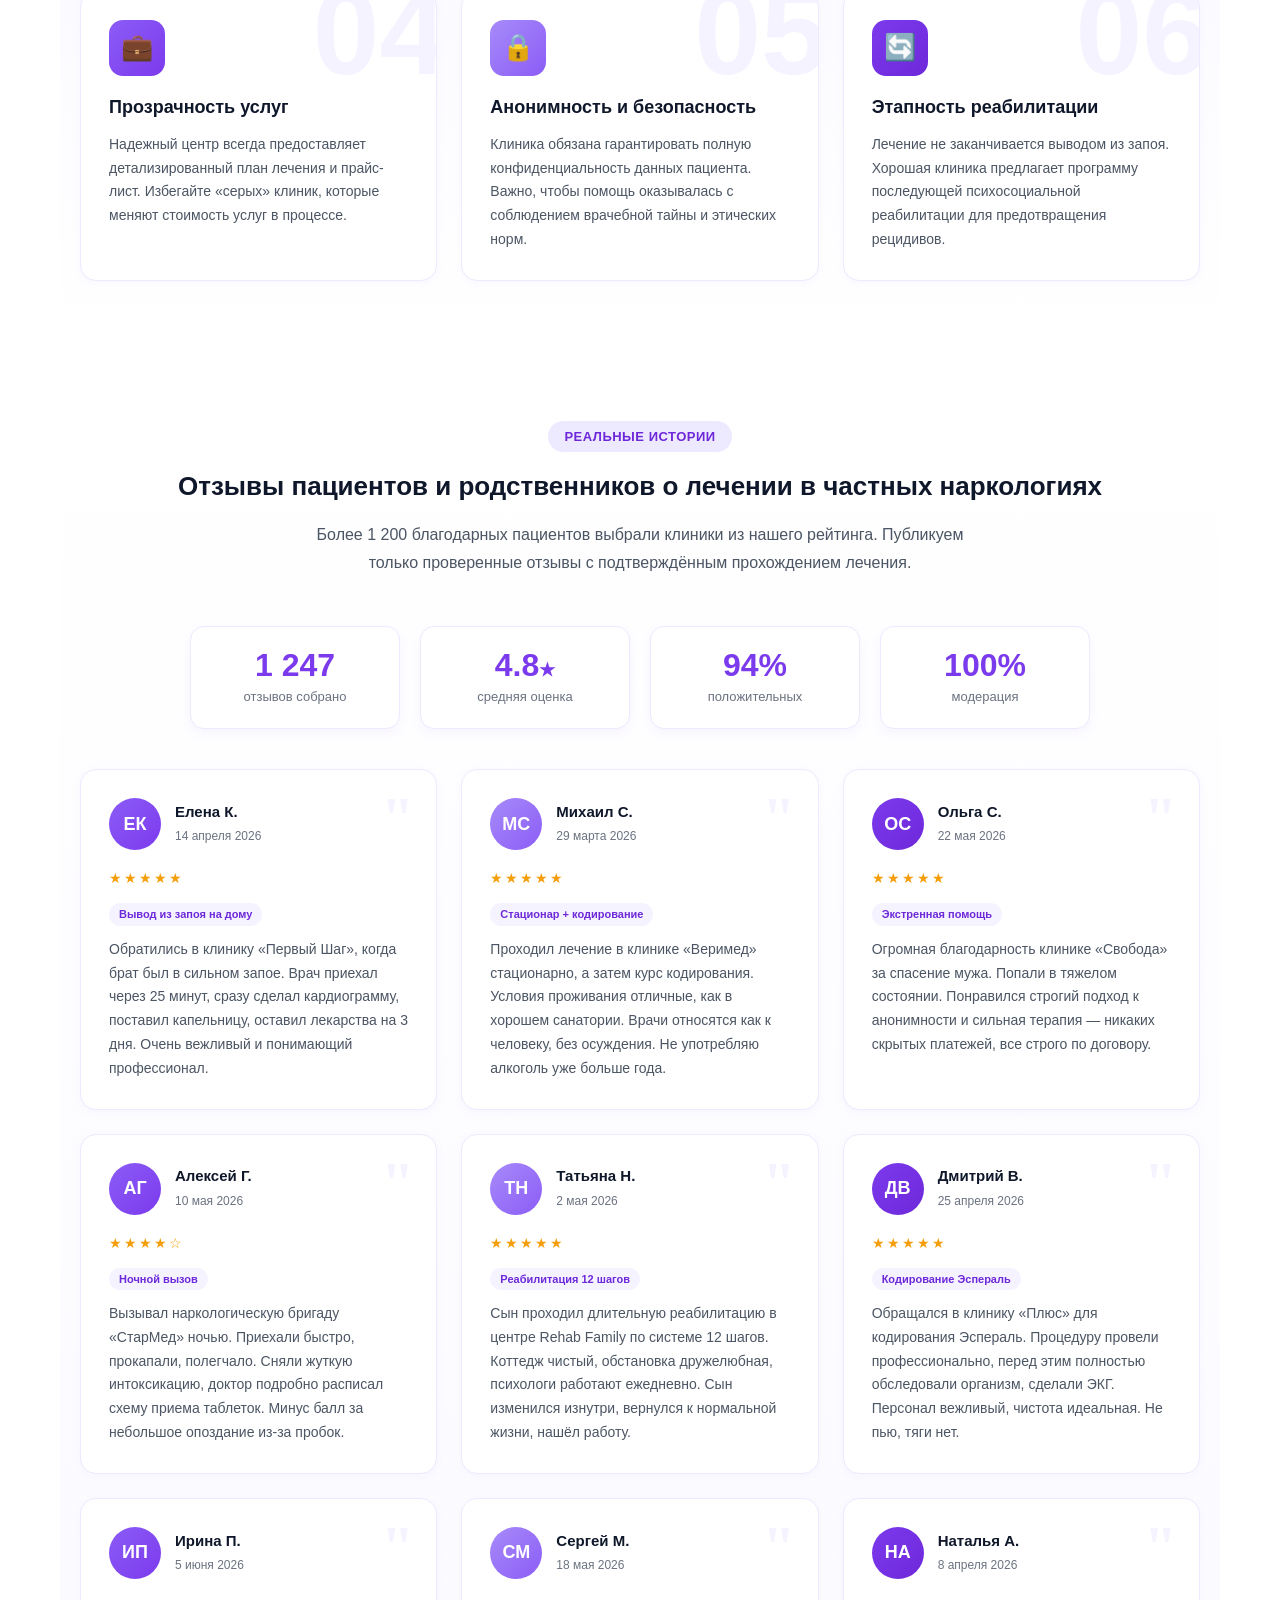
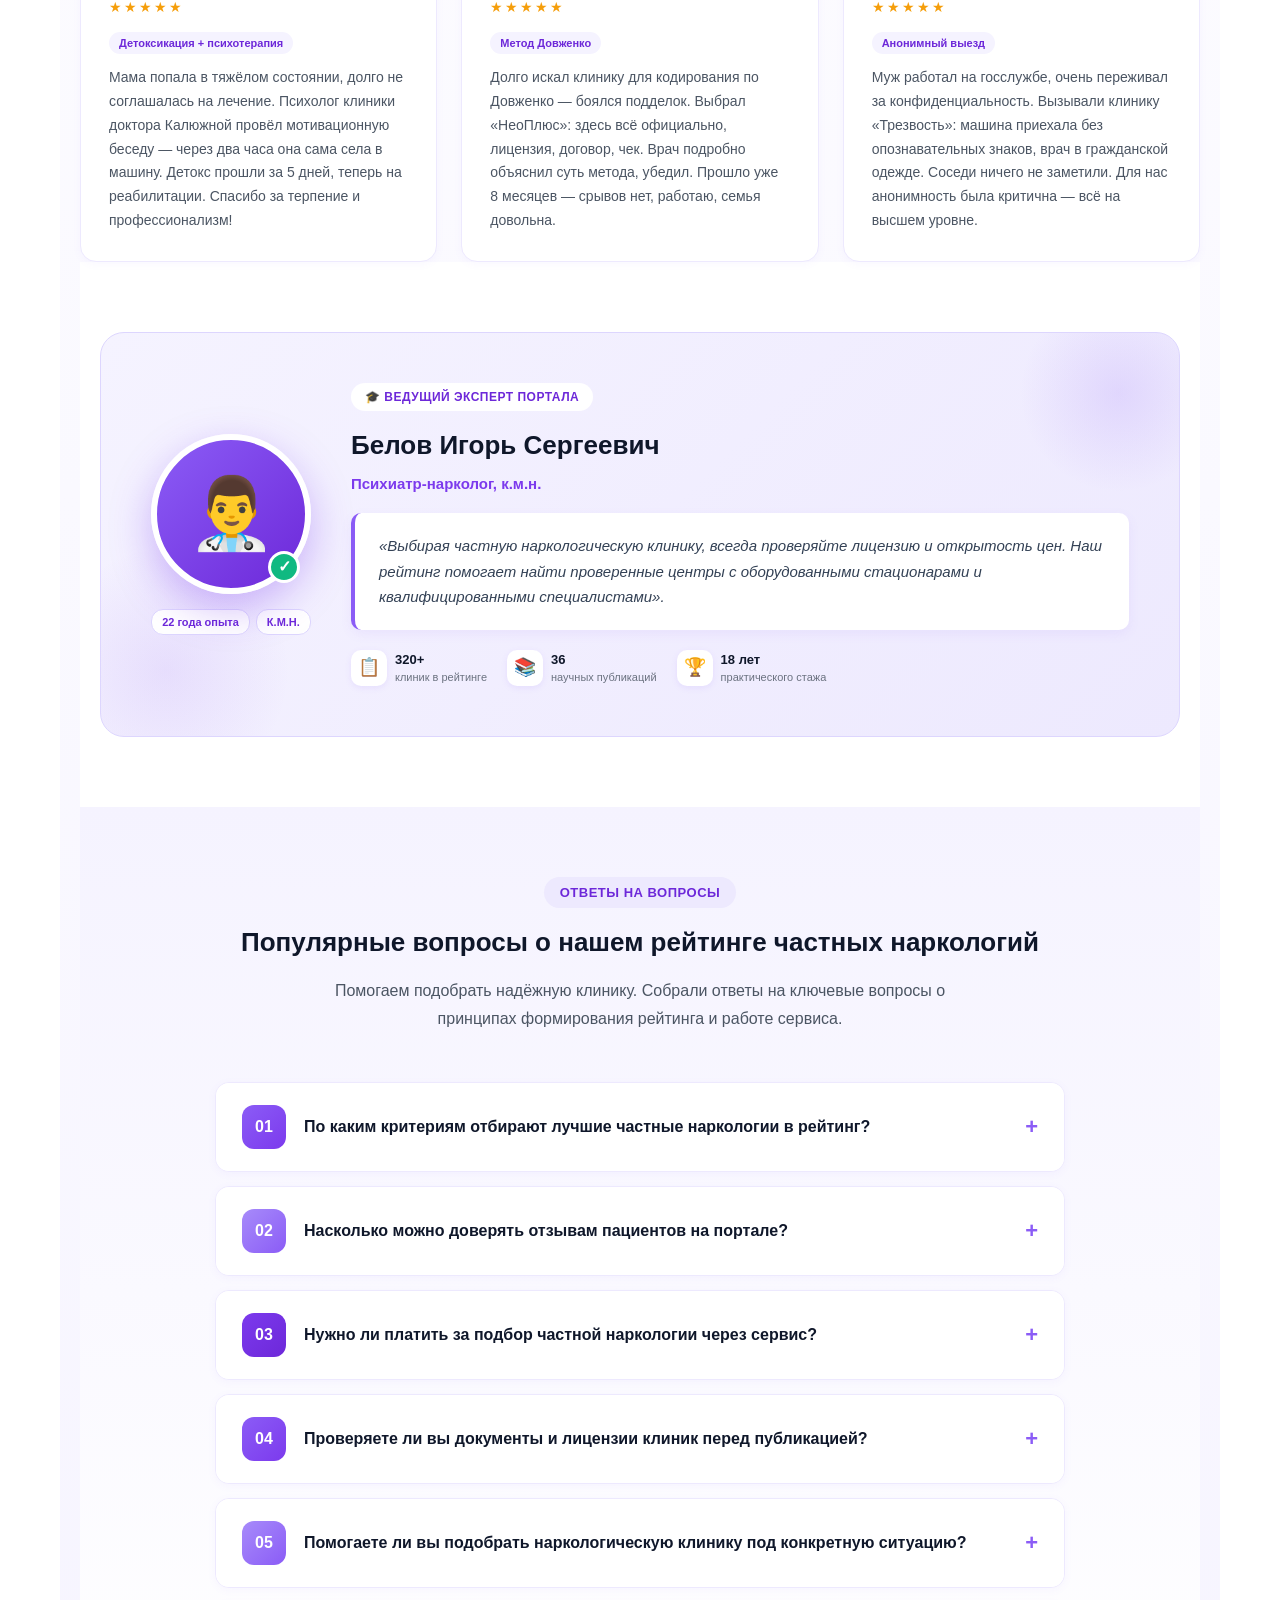
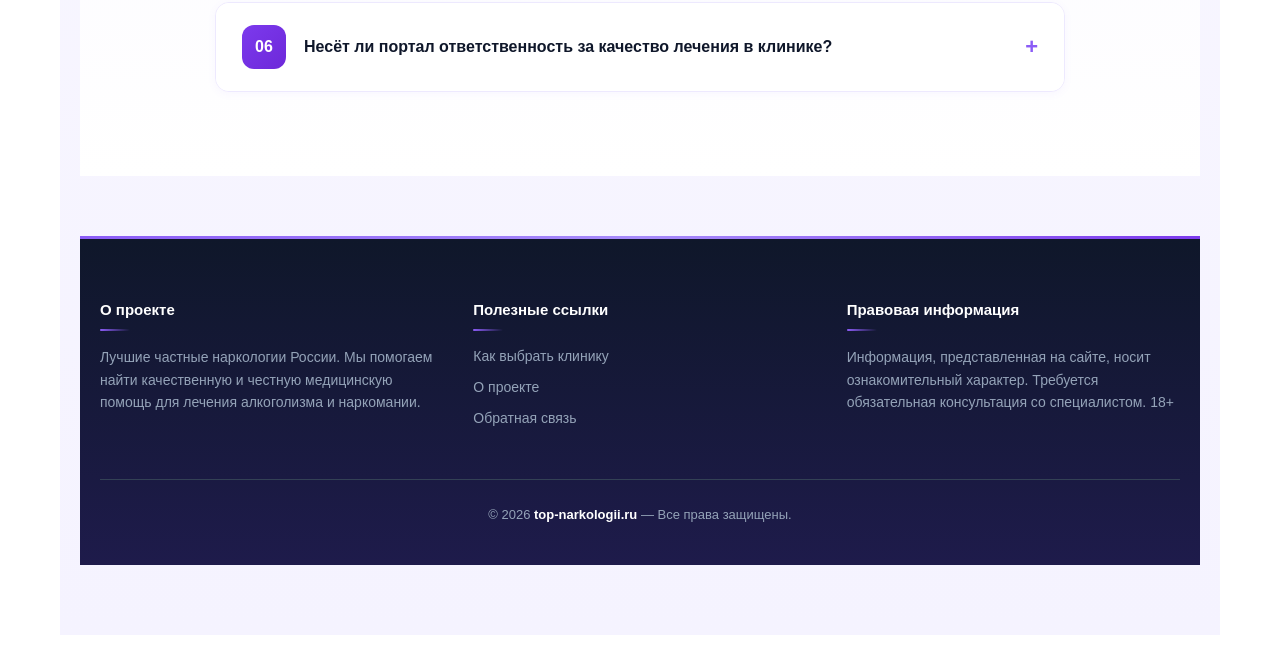
==== commit 7fcbcff1: "Update index.html" ====
--- a/index.html
+++ b/index.html
@@ -1261,14 +1261,12 @@
             </div>
           </article>
         </div>
-        <section class="steps-section">
+      <section class="steps-section">
           <div class="container">
-            <h2 class="section-title">4 этапа независимой экспертизы частных наркологий</h2>
+            <h2 class="section-title">4 ступени независимой проверки частных наркологических клиник</h2>
             <p style="color: #4b5563; margin-bottom: 40px; max-width: 700px; line-height: 1.7;">
-              Каждая частная наркологическая клиника проходит многоступенчатую проверку перед включением в рейтинг. Мы
-              не берем плату за
-              размещение и
-              отсекаем недобросовестные организации.
+              Перед попаданием в рейтинг каждая наркологическая клиника проходит комплексную верификацию. Мы не
+              получаем оплату за размещение и исключаем организации с сомнительной репутацией.
             </p>
             <div class="steps-timeline">
               <!-- Этап 1 -->
@@ -1279,12 +1277,12 @@
                 </div>
                 <div class="timeline-content">
                   <div class="timeline-icon">⚖️</div>
-                  <h3>Юридический аудит</h3>
-                  <p>Проверяем наличие действующей лицензии Минздрава РФ на медицинскую деятельность по профилю
-                    «Психиатрия-наркология» в официальных реестрах.</p>
+                  <h3>Проверка лицензирования</h3>
+                  <p>Изучаем наличие актуальной медицинской лицензии по специальности «Психиатрия и наркология» в
+                    официальных государственных реестрах.</p>
                   <div class="timeline-tags">
                     <span class="timeline-tag">Росздравнадзор</span>
-                    <span class="timeline-tag">Лицензия</span>
+                    <span class="timeline-tag">Медицинская лицензия</span>
                   </div>
                 </div>
               </div>
@@ -1296,13 +1294,12 @@
                 </div>
                 <div class="timeline-content">
                   <div class="timeline-icon">🏥</div>
-                  <h3>Анализ инфраструктуры</h3>
-                  <p>Оцениваем качество реанимационного оборудования, условия размещения пациентов в стационаре и
-                    наличие
-                    собственной лаборатории.</p>
+                  <h3>Оценка материальной базы</h3>
+                  <p>Анализируем оснащение реанимационного блока, комфорт палат стационара и наличие собственной
+                    клинико-диагностической лаборатории.</p>
                   <div class="timeline-tags">
                     <span class="timeline-tag">Реанимация</span>
-                    <span class="timeline-tag">Лаборатория</span>
+                    <span class="timeline-tag">Собственная лаборатория</span>
                   </div>
                 </div>
               </div>
@@ -1314,12 +1311,12 @@
                 </div>
                 <div class="timeline-content">
                   <div class="timeline-icon">👨‍⚕️</div>
-                  <h3>Квалификация врачей</h3>
-                  <p>Верифицируем дипломы, сертификаты и стаж штатных наркологов, психотерапевтов и клинических
-                    психологов.</p>
+                  <h3>Верификация специалистов</h3>
+                  <p>Подтверждаем подлинность дипломов, действующих сертификатов и профессиональный опыт штатных
+                    врачей-наркологов, психиатров и психотерапевтов.</p>
                   <div class="timeline-tags">
-                    <span class="timeline-tag">Сертификаты</span>
-                    <span class="timeline-tag">Стаж 10+ лет</span>
+                    <span class="timeline-tag">Сертификаты специалистов</span>
+                    <span class="timeline-tag">Стаж от 10 лет</span>
                   </div>
                 </div>
               </div>
@@ -1330,13 +1327,13 @@
                 </div>
                 <div class="timeline-content">
                   <div class="timeline-icon">💰</div>
-                  <h3>Контроль ценообразования</h3>
-                  <p>Сверяем реальную стоимость услуг на выезде и в клинике с заявленным прайс-листом, исключая скрытые
-                    наценки.
+                  <h3>Аудит ценовой политики</h3>
+                  <p>Сравниваем фактическую стоимость процедур на выезде и в стационаре с официальным прайсом,
+                    выявляя скрытые доплаты и необоснованные наценки.
                   </p>
                   <div class="timeline-tags">
-                    <span class="timeline-tag">Прайс-лист</span>
-                    <span class="timeline-tag">Без наценок</span>
+                    <span class="timeline-tag">Официальный прайс</span>
+                    <span class="timeline-tag">Прозрачные цены</span>
                   </div>
                 </div>
               </div>
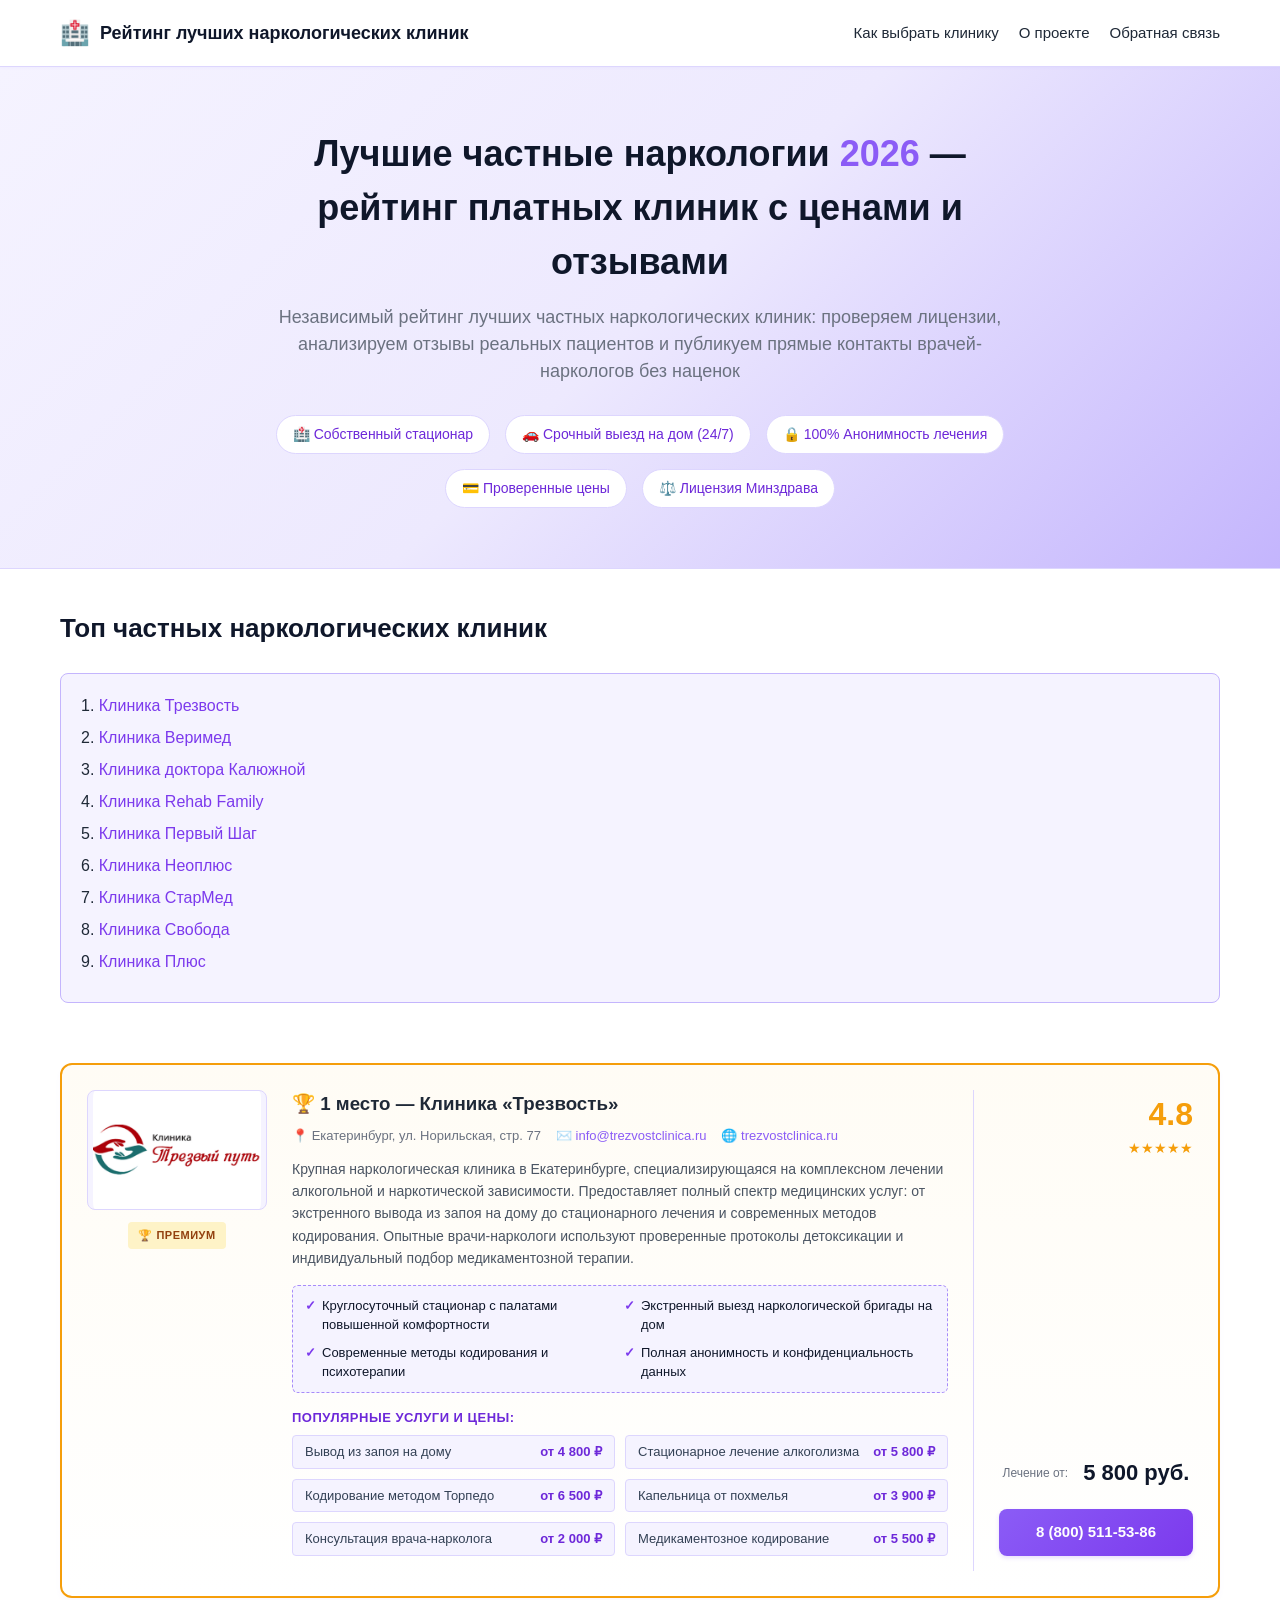
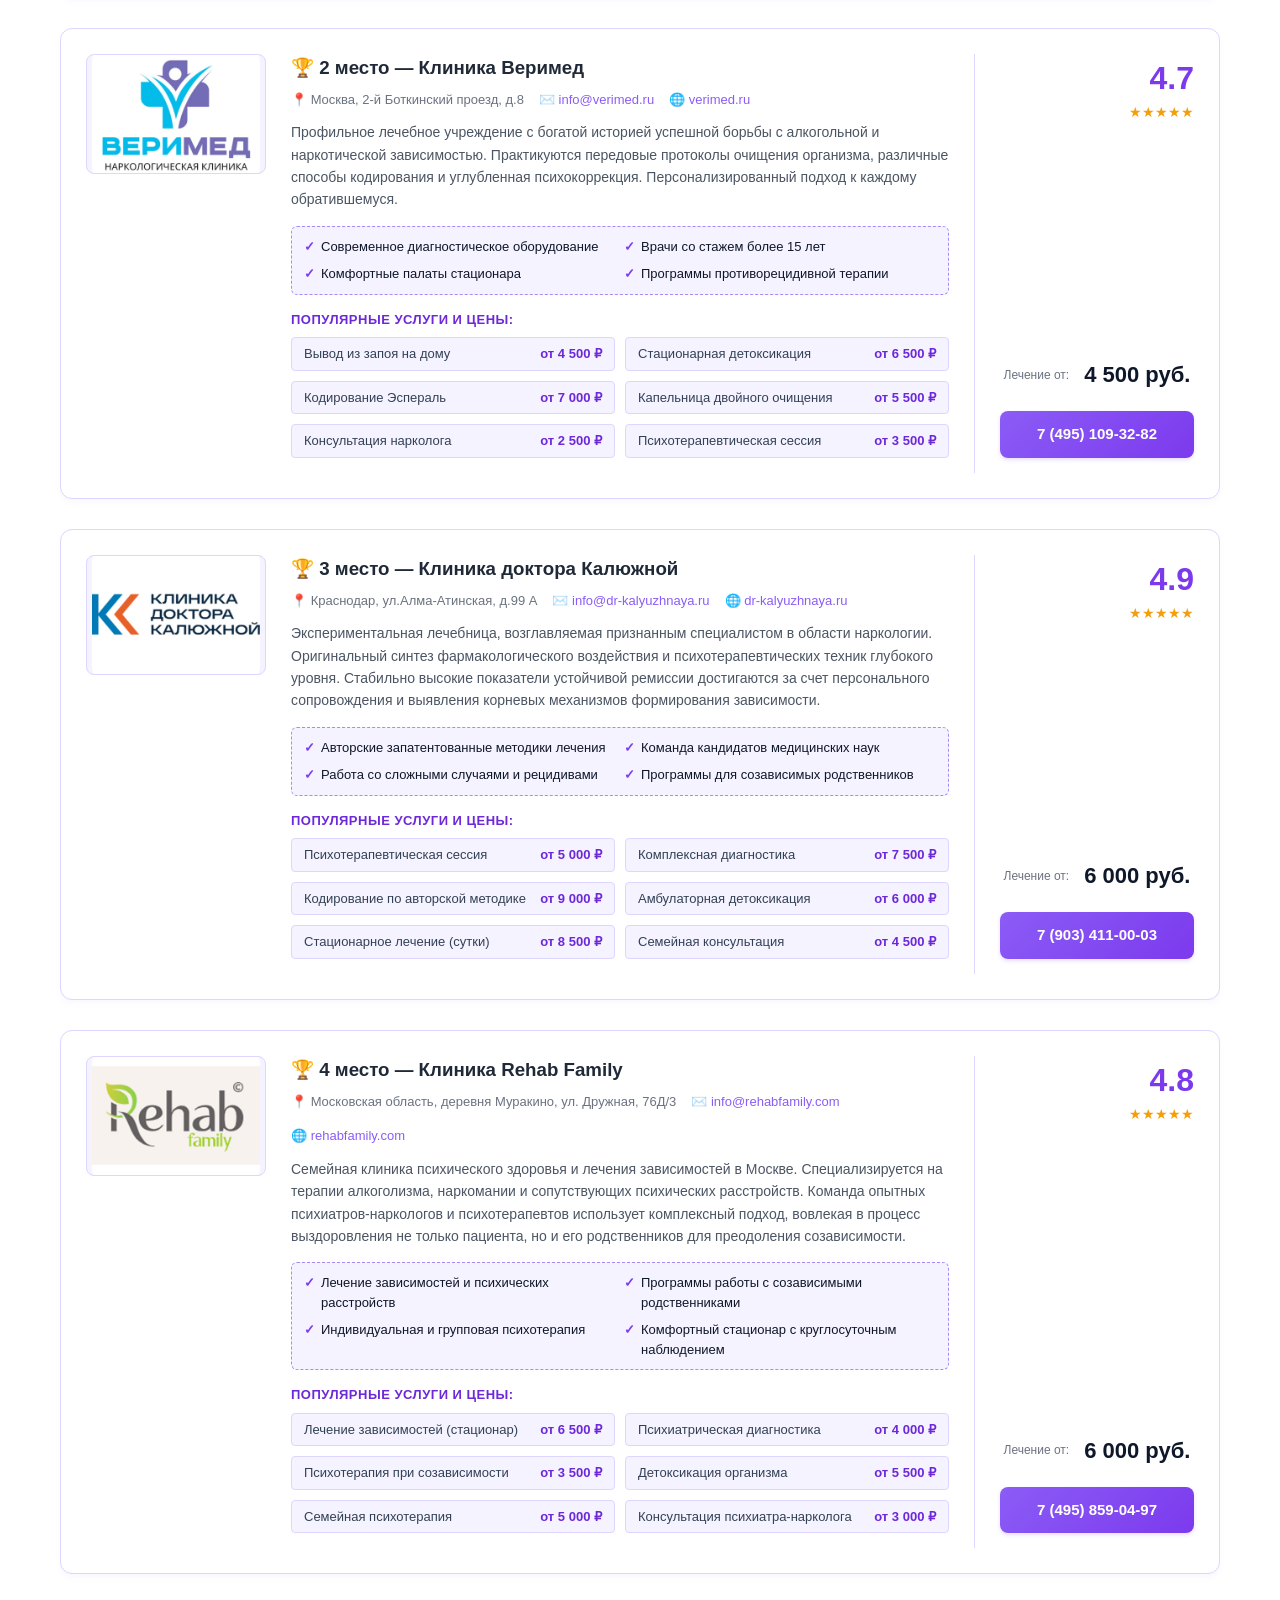
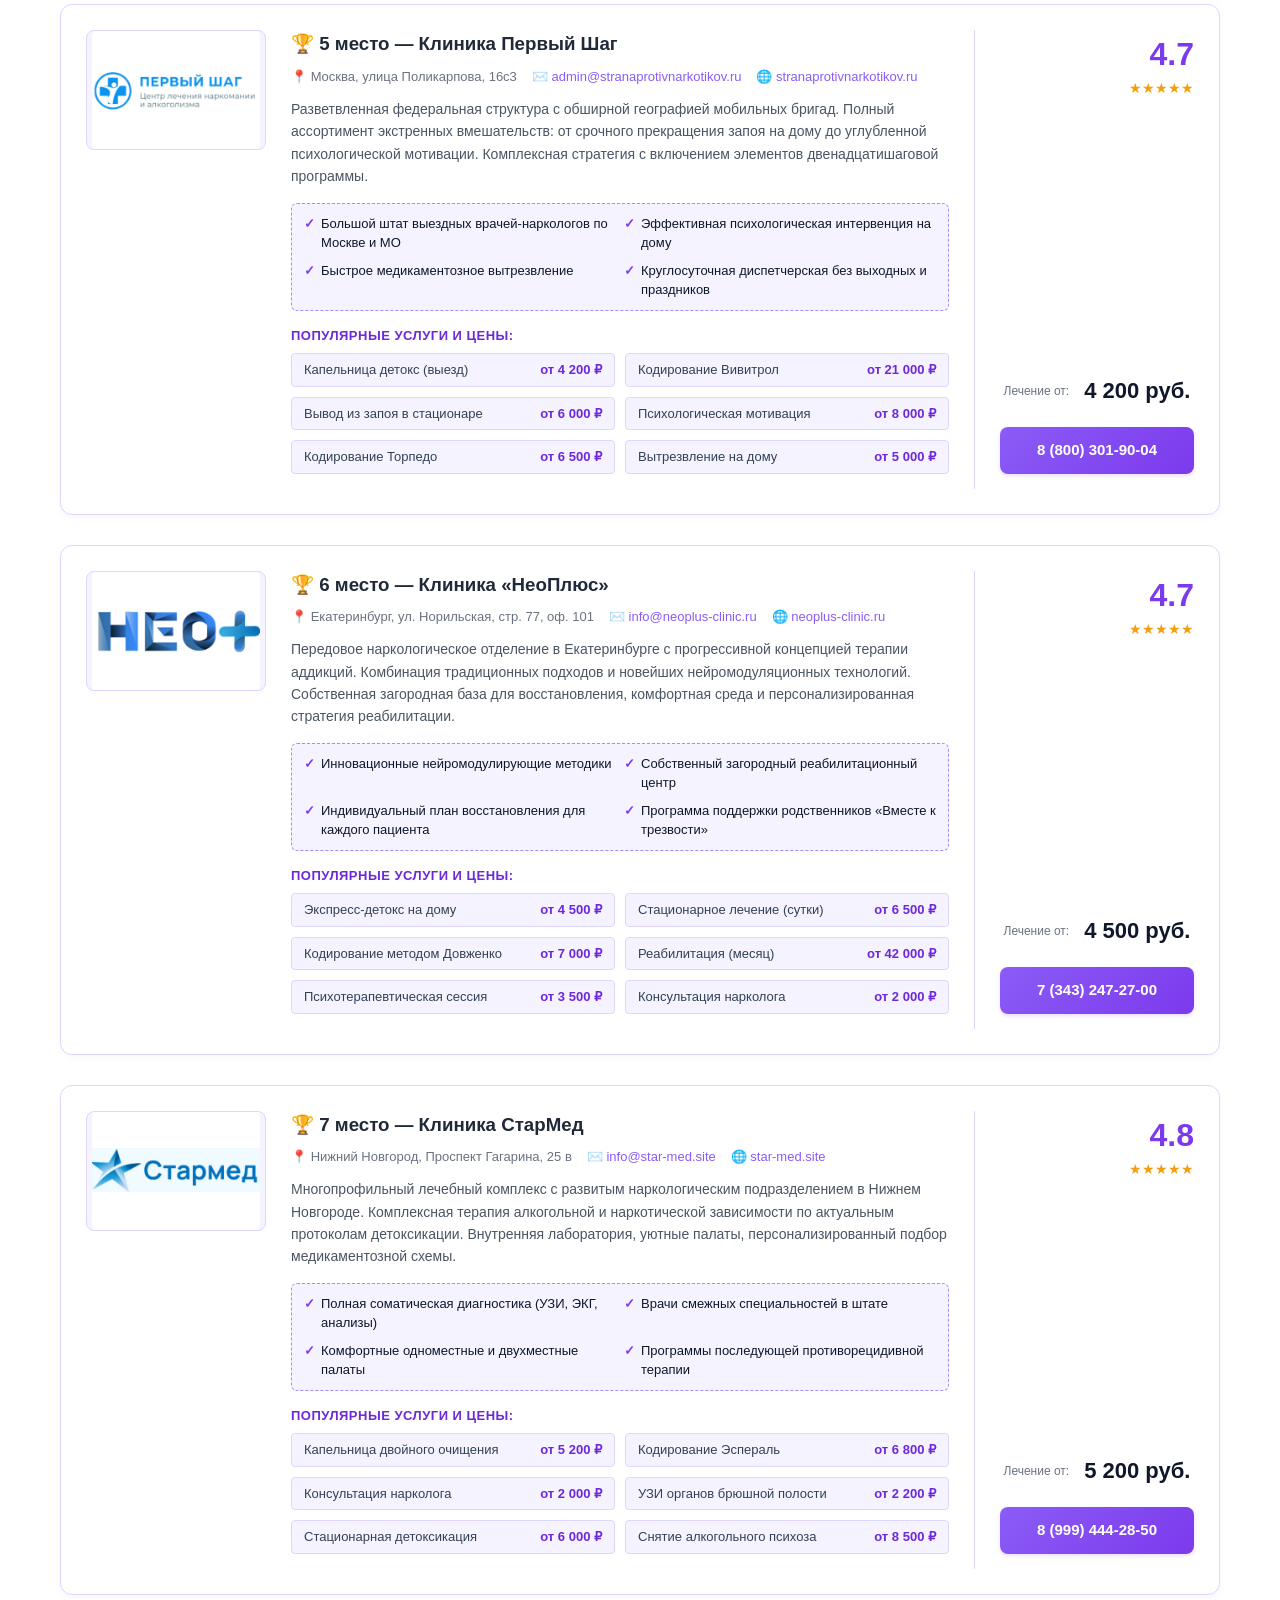
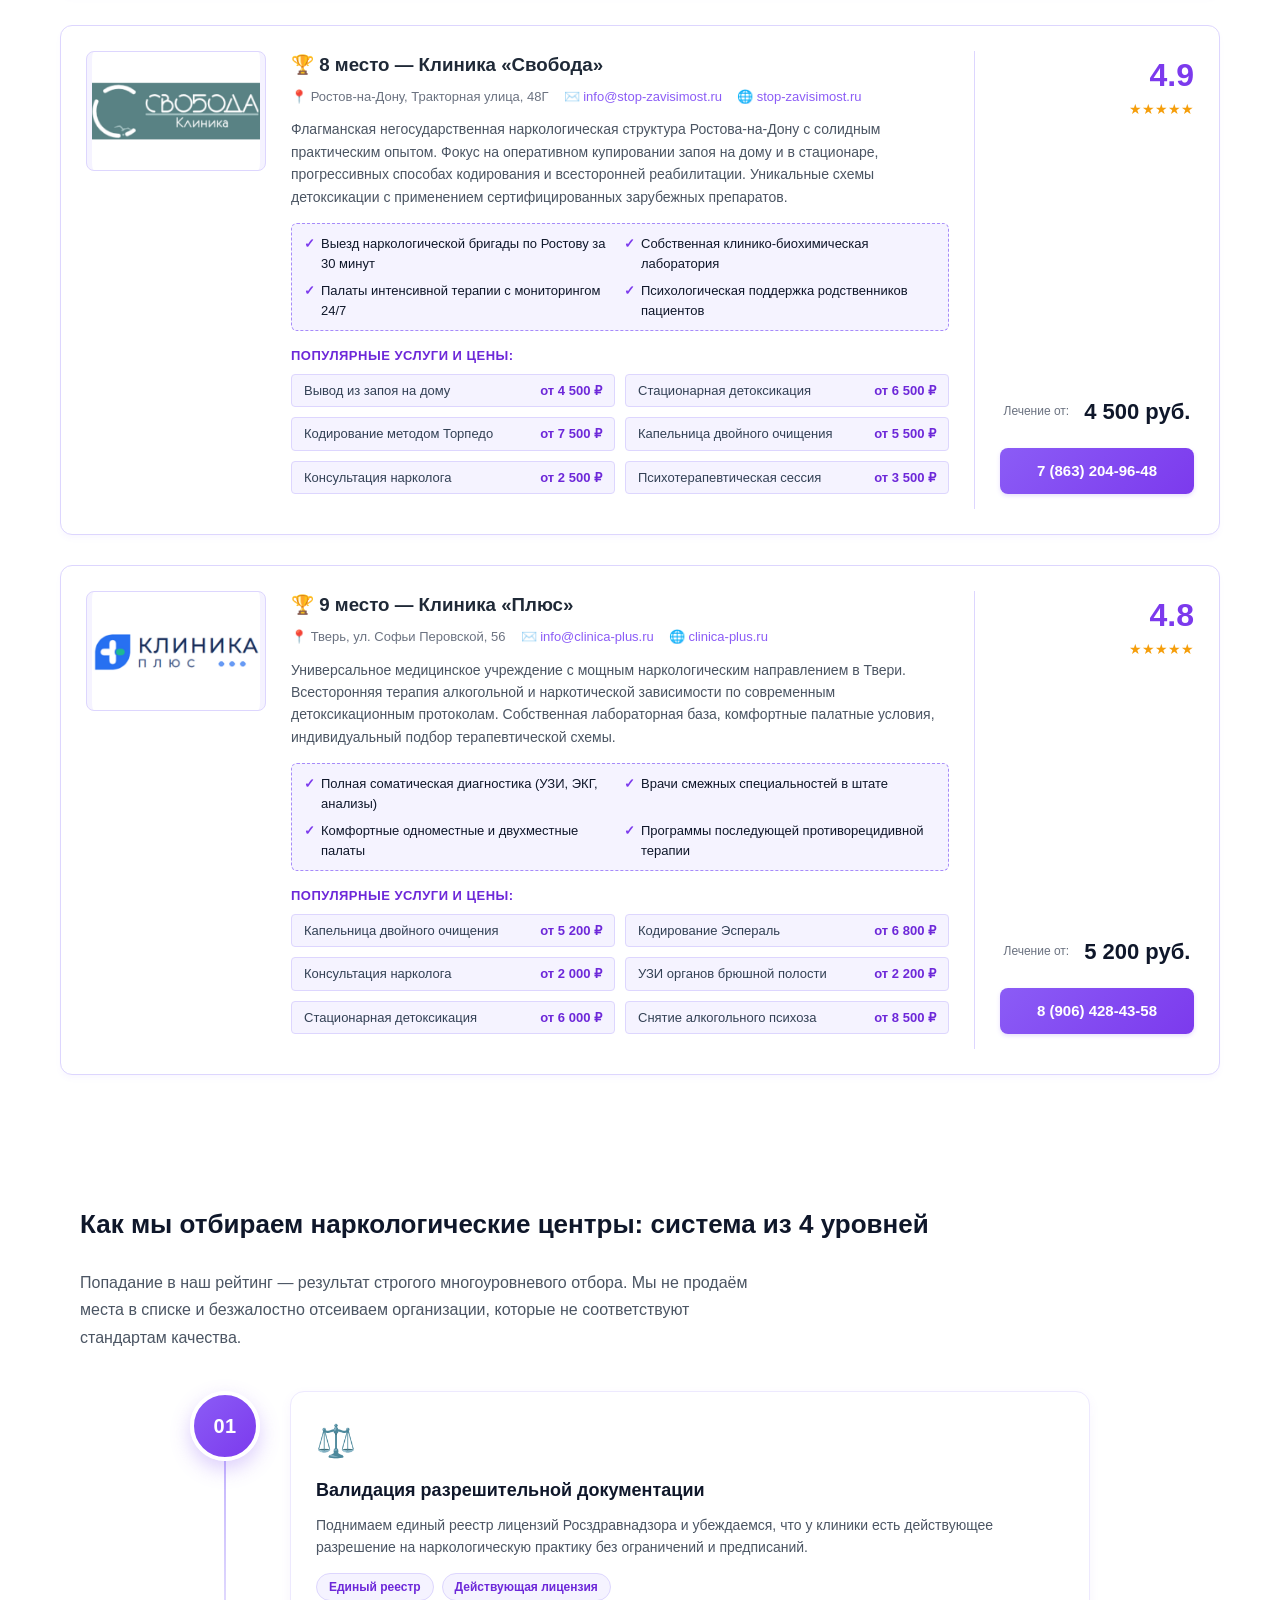
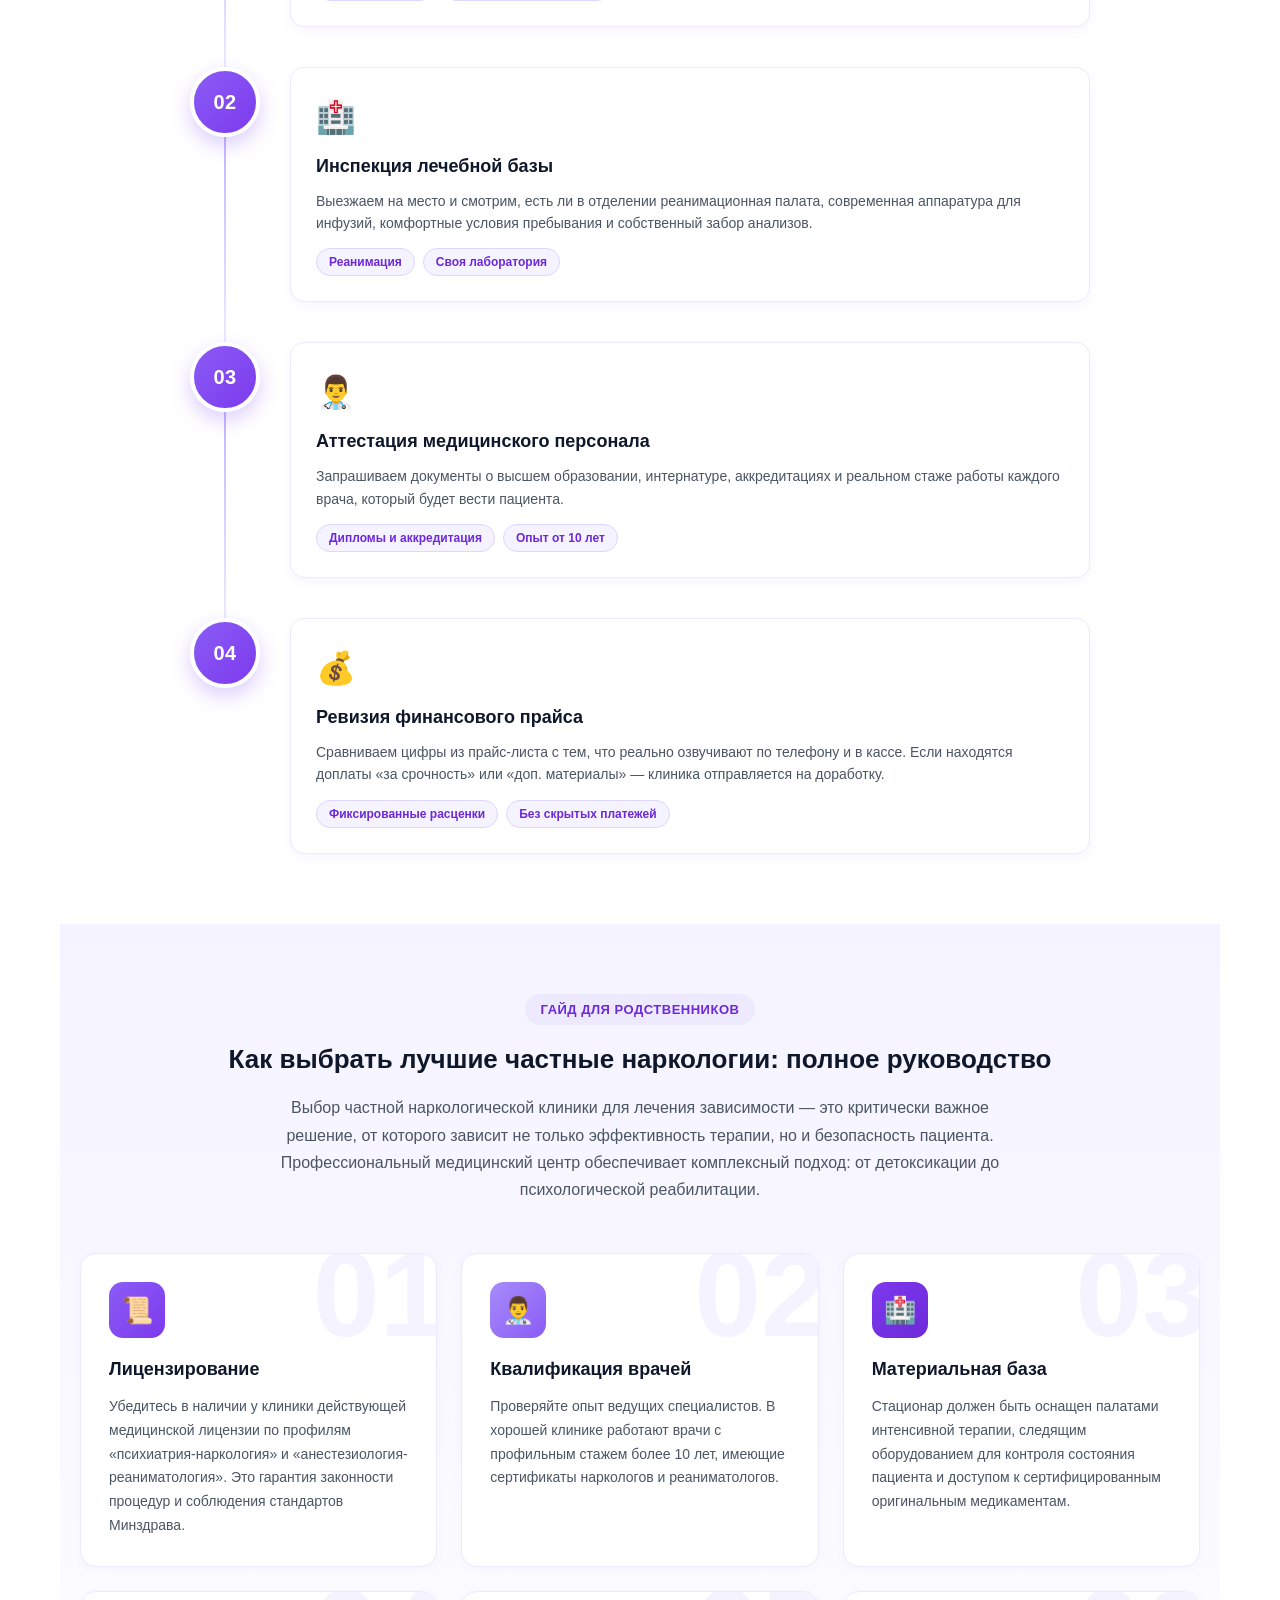
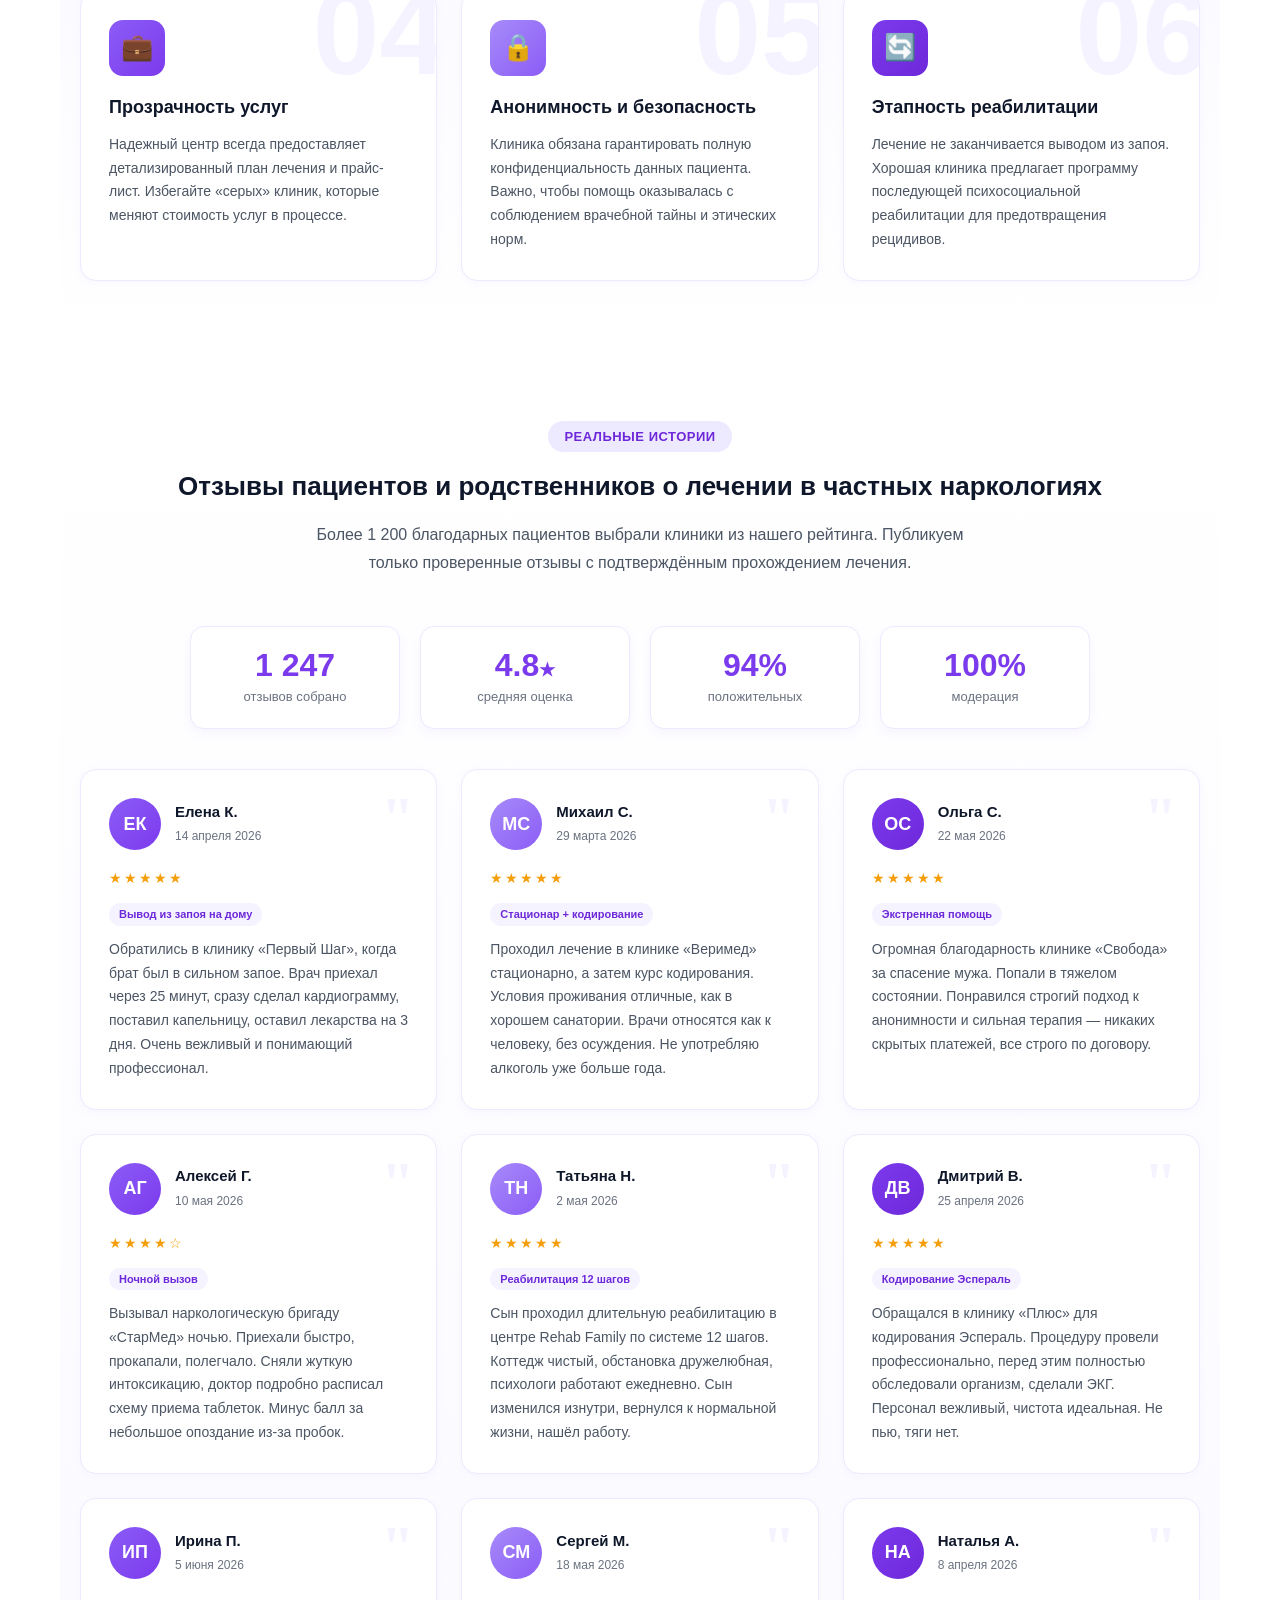
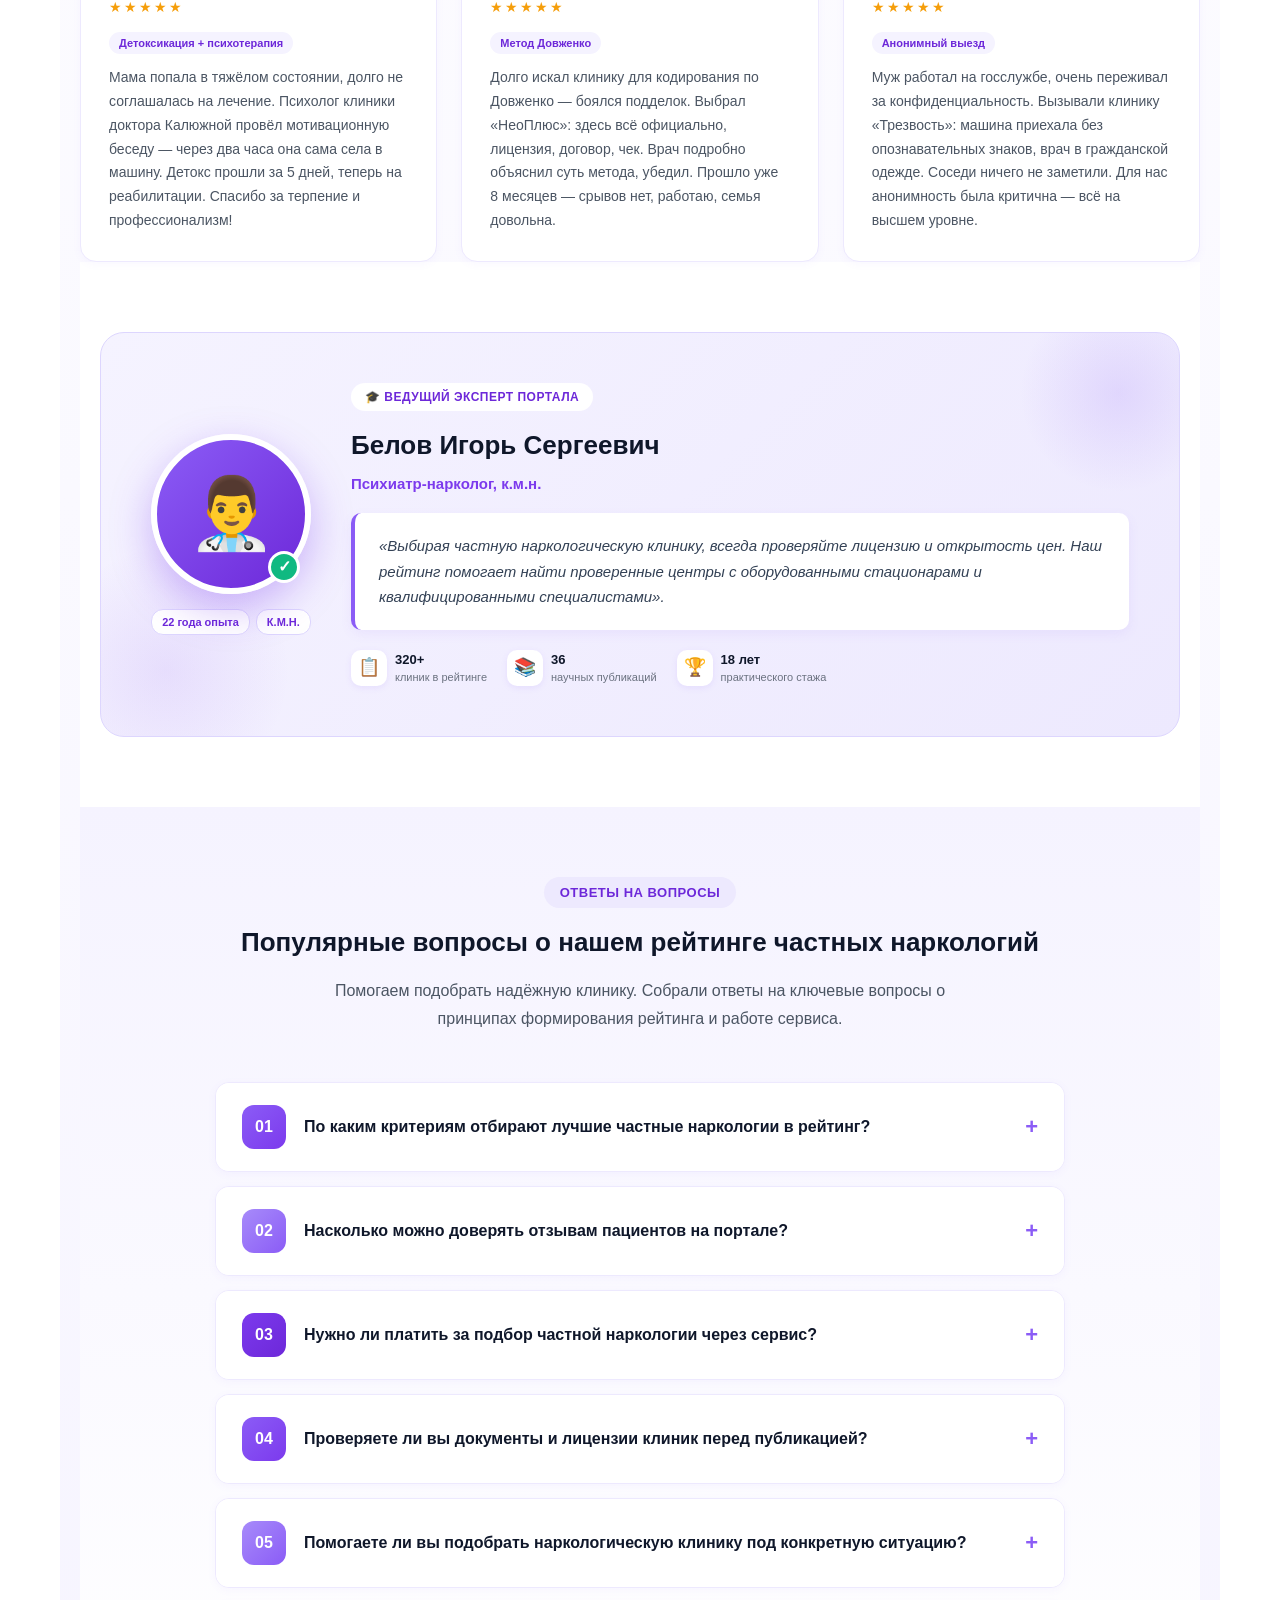
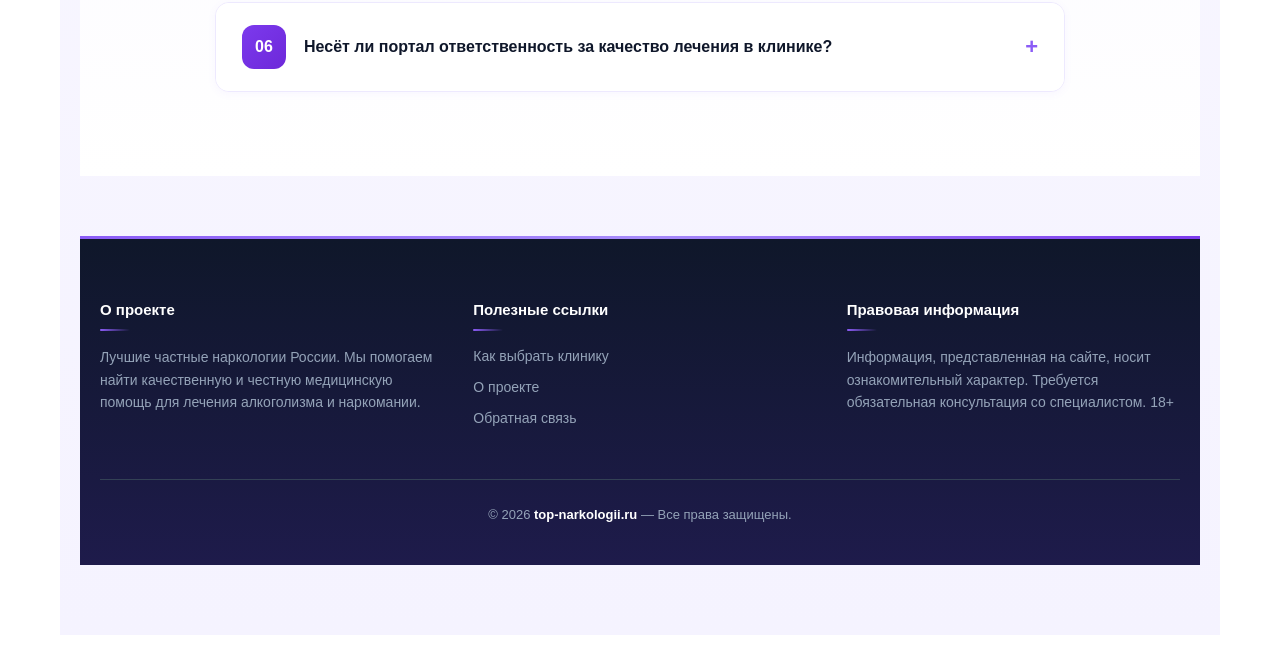
==== commit ab5ab718: "Update index.html" ====
--- a/index.html
+++ b/index.html
@@ -1261,12 +1261,12 @@
             </div>
           </article>
         </div>
-      <section class="steps-section">
+     <section class="steps-section">
           <div class="container">
-            <h2 class="section-title">4 ступени независимой проверки частных наркологических клиник</h2>
+            <h2 class="section-title">Как мы отбираем наркологические центры: система из 4 уровней</h2>
             <p style="color: #4b5563; margin-bottom: 40px; max-width: 700px; line-height: 1.7;">
-              Перед попаданием в рейтинг каждая наркологическая клиника проходит комплексную верификацию. Мы не
-              получаем оплату за размещение и исключаем организации с сомнительной репутацией.
+              Попадание в наш рейтинг — результат строгого многоуровневого отбора. Мы не продаём места в списке и
+              безжалостно отсеиваем организации, которые не соответствуют стандартам качества.
             </p>
             <div class="steps-timeline">
               <!-- Этап 1 -->
@@ -1277,12 +1277,12 @@
                 </div>
                 <div class="timeline-content">
                   <div class="timeline-icon">⚖️</div>
-                  <h3>Проверка лицензирования</h3>
-                  <p>Изучаем наличие актуальной медицинской лицензии по специальности «Психиатрия и наркология» в
-                    официальных государственных реестрах.</p>
+                  <h3>Валидация разрешительной документации</h3>
+                  <p>Поднимаем единый реестр лицензий Росздравнадзора и убеждаемся, что у клиники есть действующее
+                    разрешение на наркологическую практику без ограничений и предписаний.</p>
                   <div class="timeline-tags">
-                    <span class="timeline-tag">Росздравнадзор</span>
-                    <span class="timeline-tag">Медицинская лицензия</span>
+                    <span class="timeline-tag">Единый реестр</span>
+                    <span class="timeline-tag">Действующая лицензия</span>
                   </div>
                 </div>
               </div>
@@ -1294,12 +1294,12 @@
                 </div>
                 <div class="timeline-content">
                   <div class="timeline-icon">🏥</div>
-                  <h3>Оценка материальной базы</h3>
-                  <p>Анализируем оснащение реанимационного блока, комфорт палат стационара и наличие собственной
-                    клинико-диагностической лаборатории.</p>
+                  <h3>Инспекция лечебной базы</h3>
+                  <p>Выезжаем на место и смотрим, есть ли в отделении реанимационная палата, современная аппаратура
+                    для инфузий, комфортные условия пребывания и собственный забор анализов.</p>
                   <div class="timeline-tags">
                     <span class="timeline-tag">Реанимация</span>
-                    <span class="timeline-tag">Собственная лаборатория</span>
+                    <span class="timeline-tag">Своя лаборатория</span>
                   </div>
                 </div>
               </div>
@@ -1311,12 +1311,12 @@
                 </div>
                 <div class="timeline-content">
                   <div class="timeline-icon">👨‍⚕️</div>
-                  <h3>Верификация специалистов</h3>
-                  <p>Подтверждаем подлинность дипломов, действующих сертификатов и профессиональный опыт штатных
-                    врачей-наркологов, психиатров и психотерапевтов.</p>
+                  <h3>Аттестация медицинского персонала</h3>
+                  <p>Запрашиваем документы о высшем образовании, интернатуре, аккредитациях и реальном стаже работы
+                    каждого врача, который будет вести пациента.</p>
                   <div class="timeline-tags">
-                    <span class="timeline-tag">Сертификаты специалистов</span>
-                    <span class="timeline-tag">Стаж от 10 лет</span>
+                    <span class="timeline-tag">Дипломы и аккредитация</span>
+                    <span class="timeline-tag">Опыт от 10 лет</span>
                   </div>
                 </div>
               </div>
@@ -1327,13 +1327,13 @@
                 </div>
                 <div class="timeline-content">
                   <div class="timeline-icon">💰</div>
-                  <h3>Аудит ценовой политики</h3>
-                  <p>Сравниваем фактическую стоимость процедур на выезде и в стационаре с официальным прайсом,
-                    выявляя скрытые доплаты и необоснованные наценки.
+                  <h3>Ревизия финансового прайса</h3>
+                  <p>Сравниваем цифры из прайс-листа с тем, что реально озвучивают по телефону и в кассе. Если
+                    находятся доплаты «за срочность» или «доп. материалы» — клиника отправляется на доработку.
                   </p>
                   <div class="timeline-tags">
-                    <span class="timeline-tag">Официальный прайс</span>
-                    <span class="timeline-tag">Прозрачные цены</span>
+                    <span class="timeline-tag">Фиксированные расценки</span>
+                    <span class="timeline-tag">Без скрытых платежей</span>
                   </div>
                 </div>
               </div>
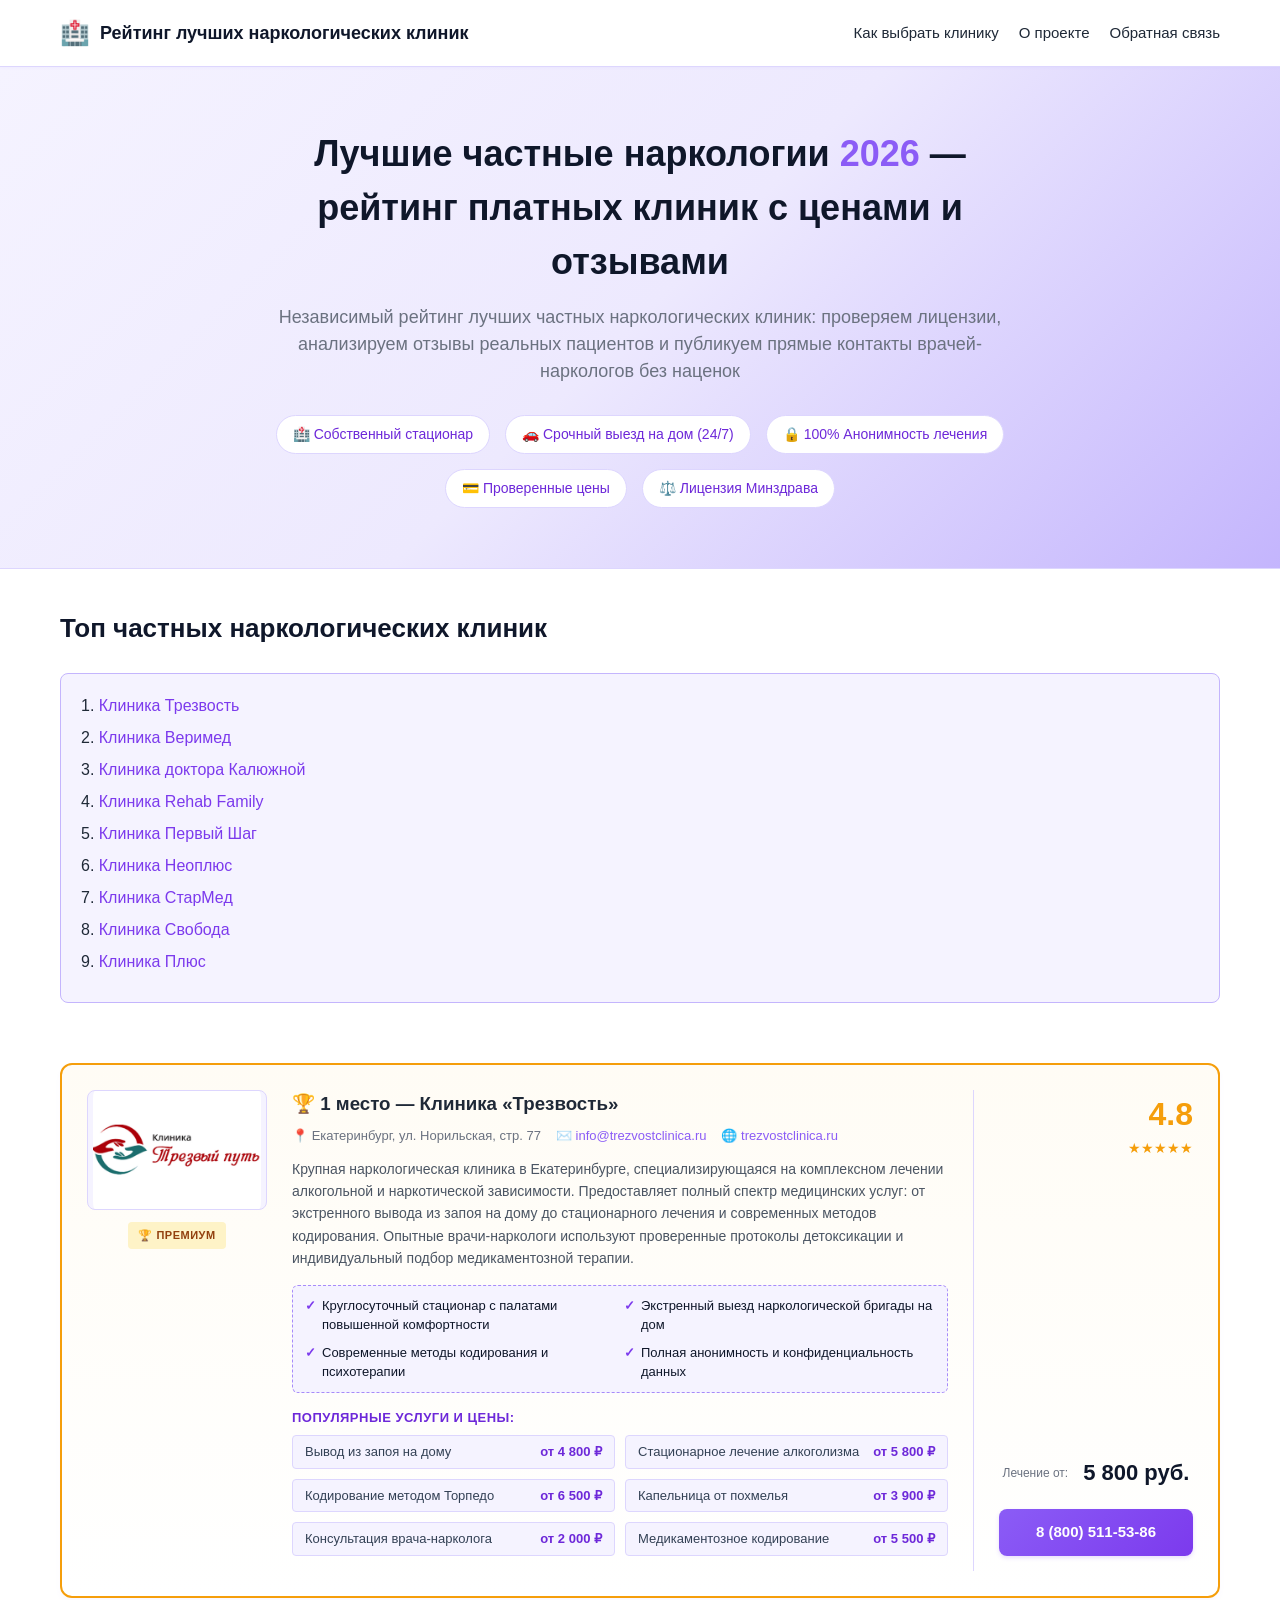
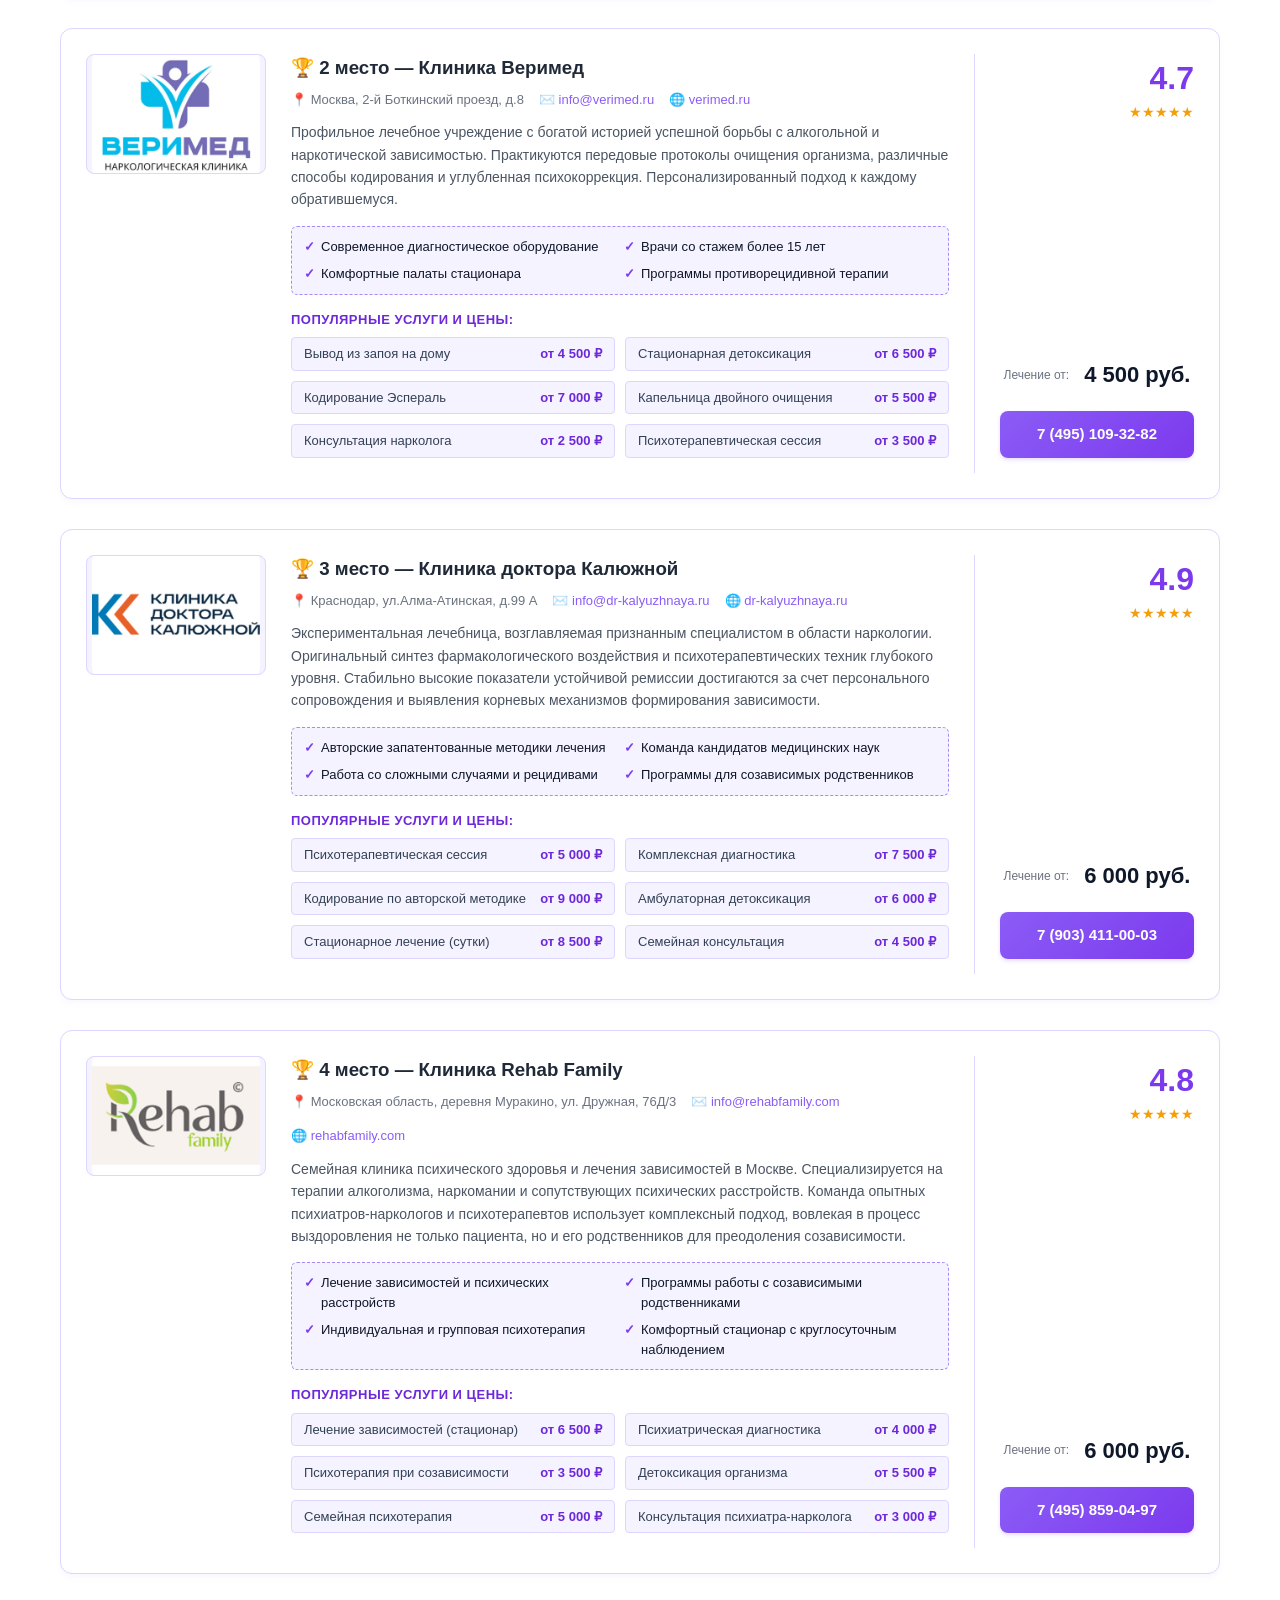
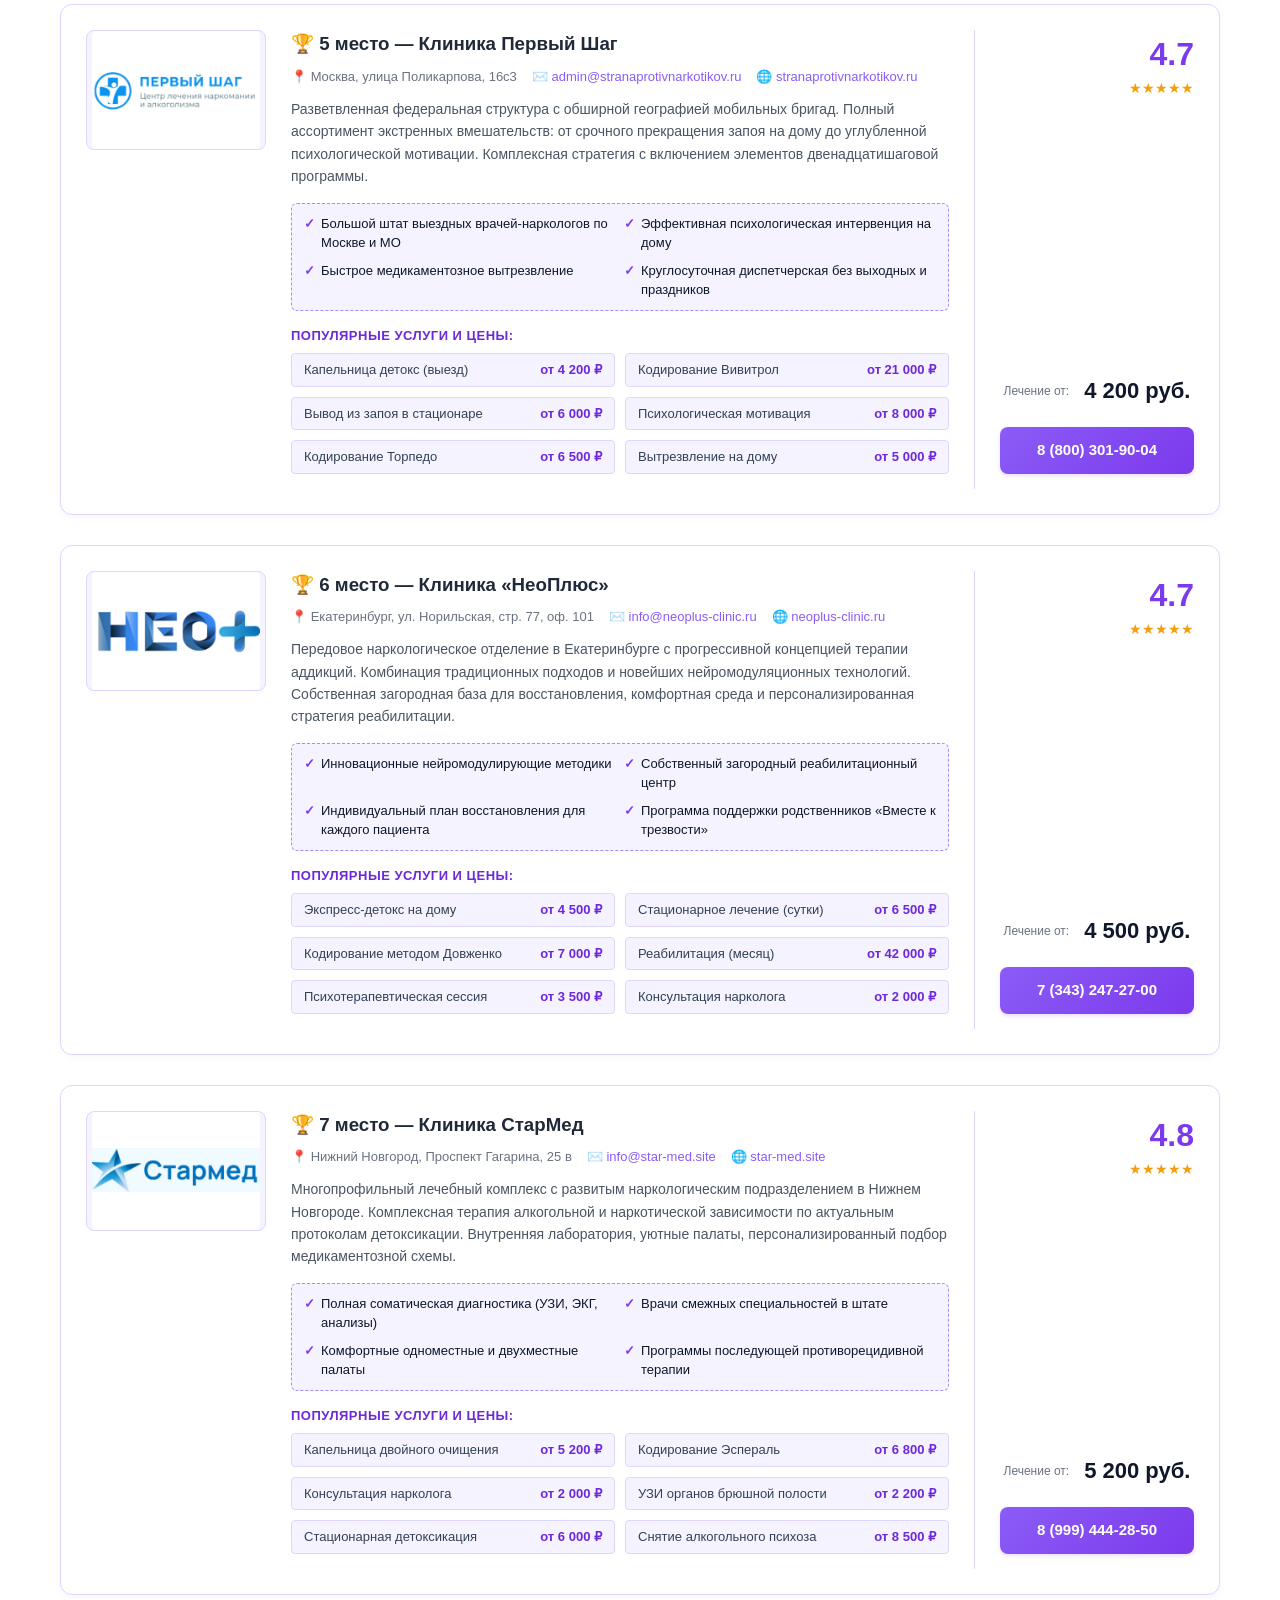
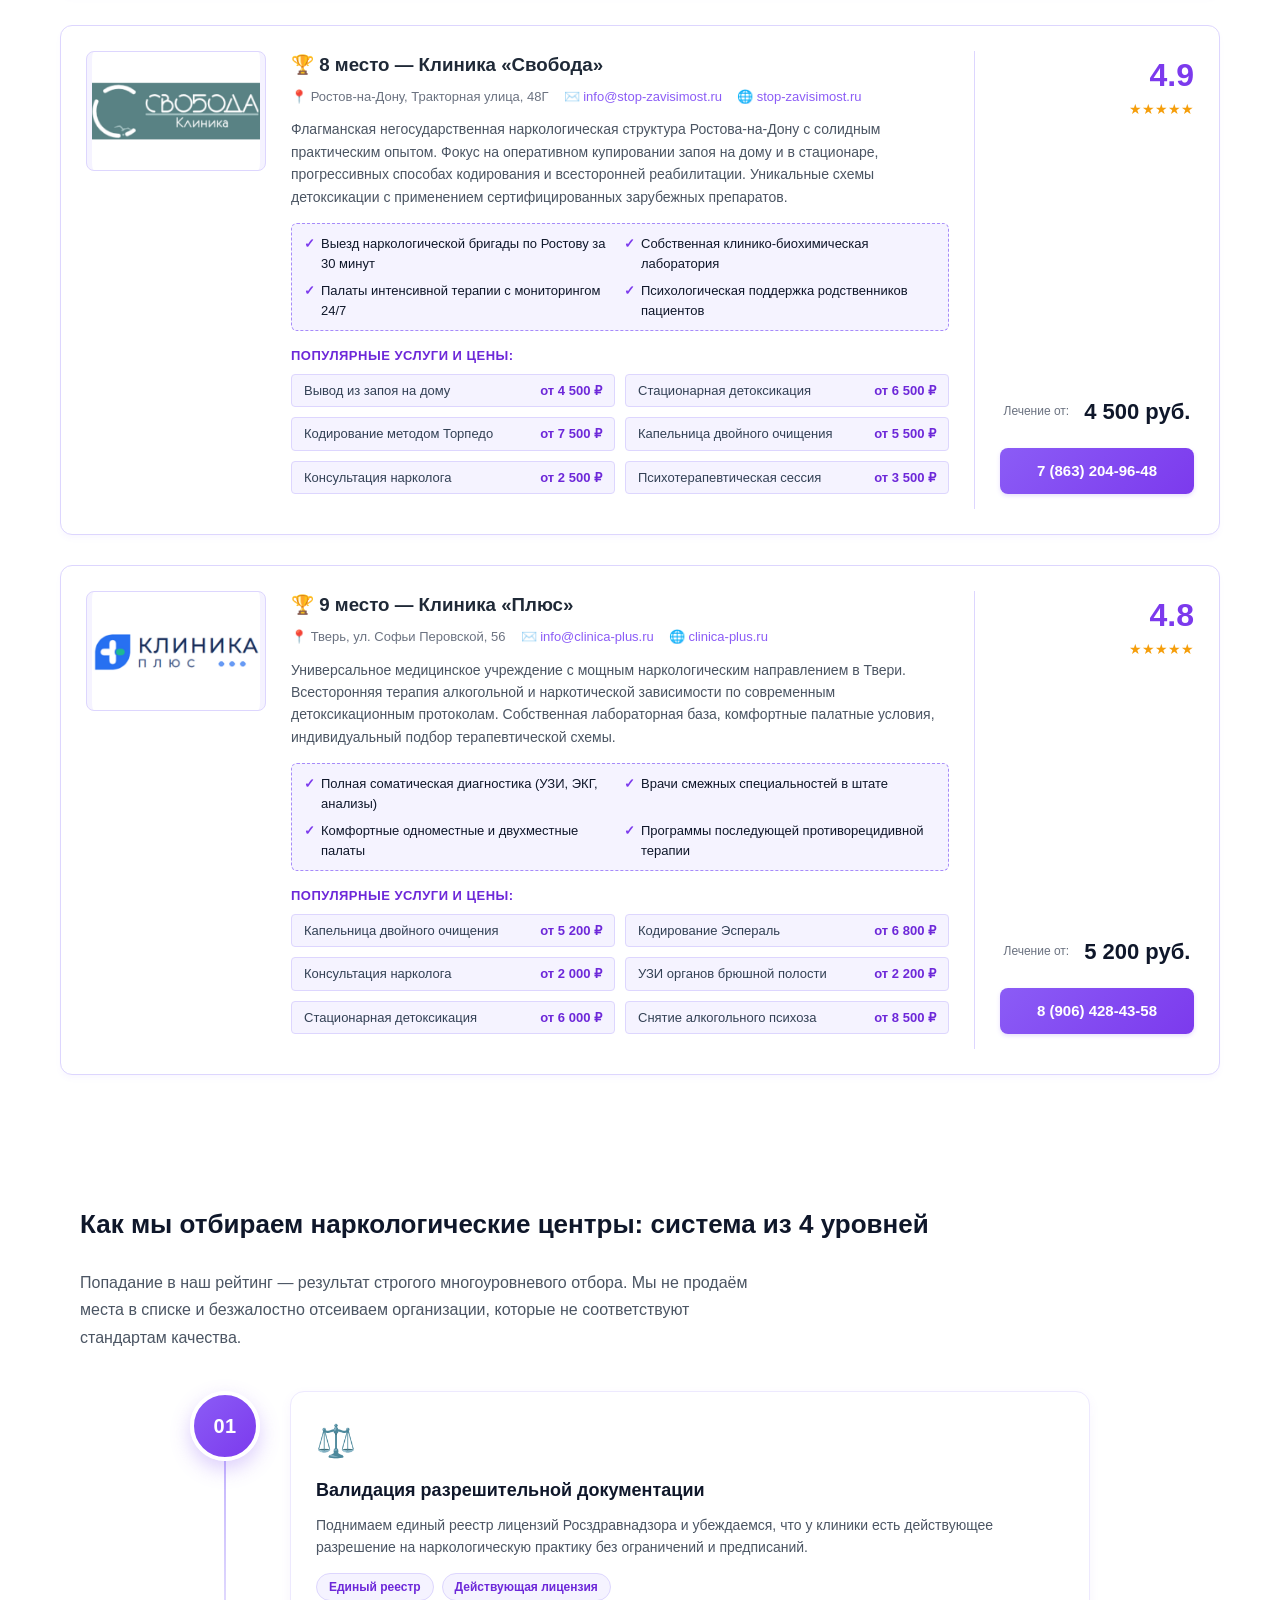
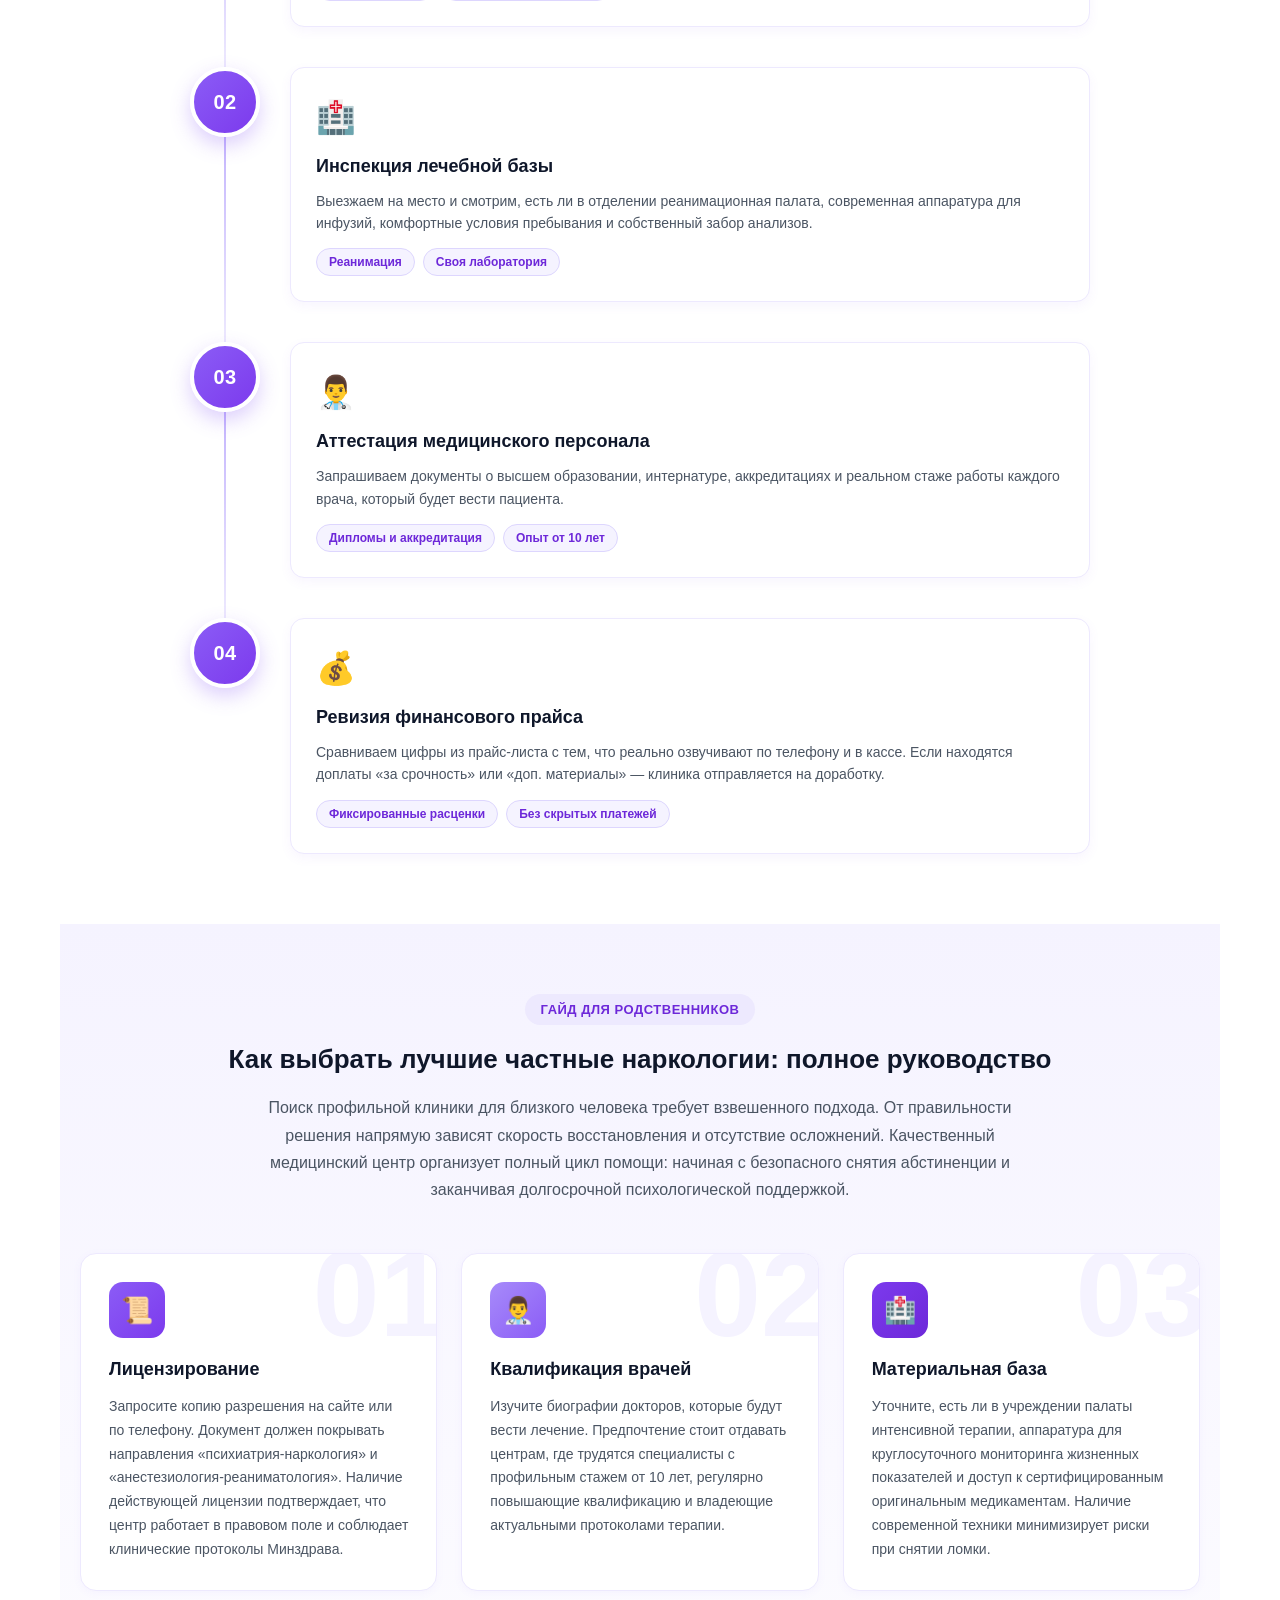
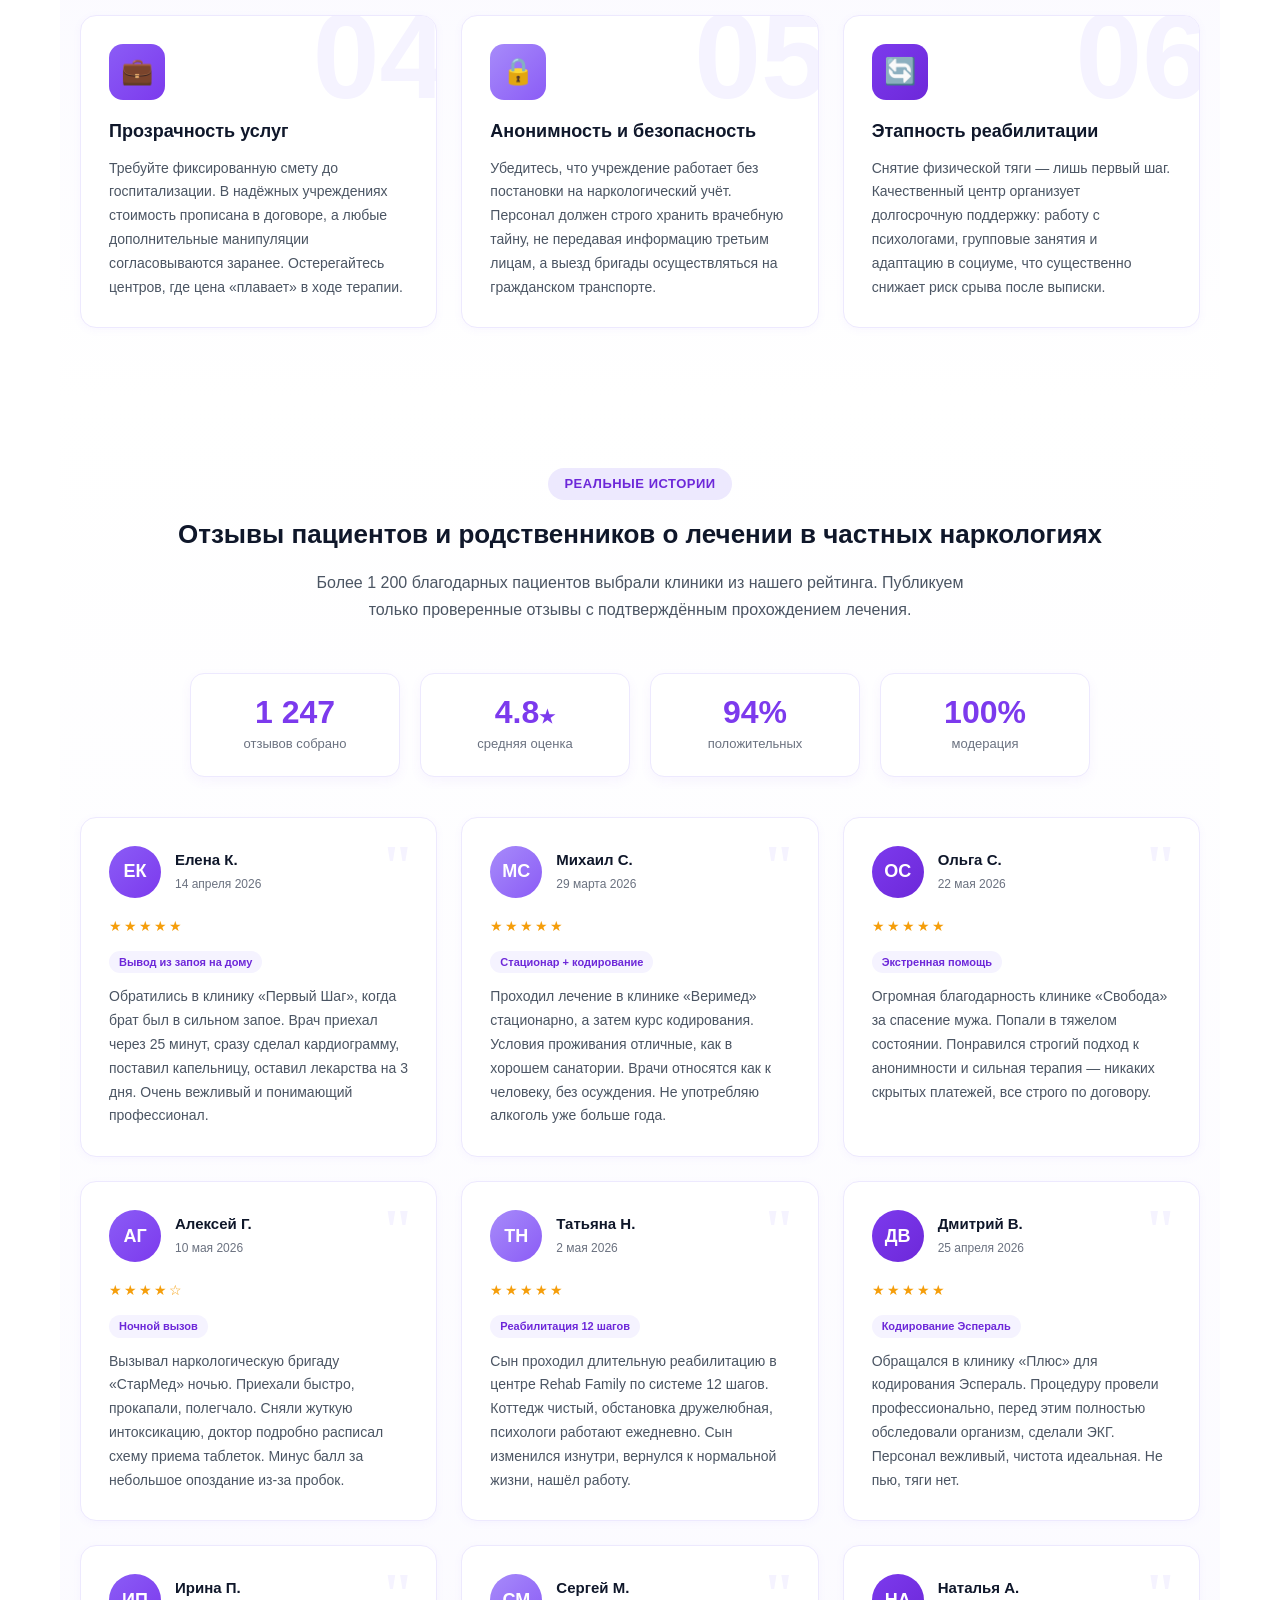
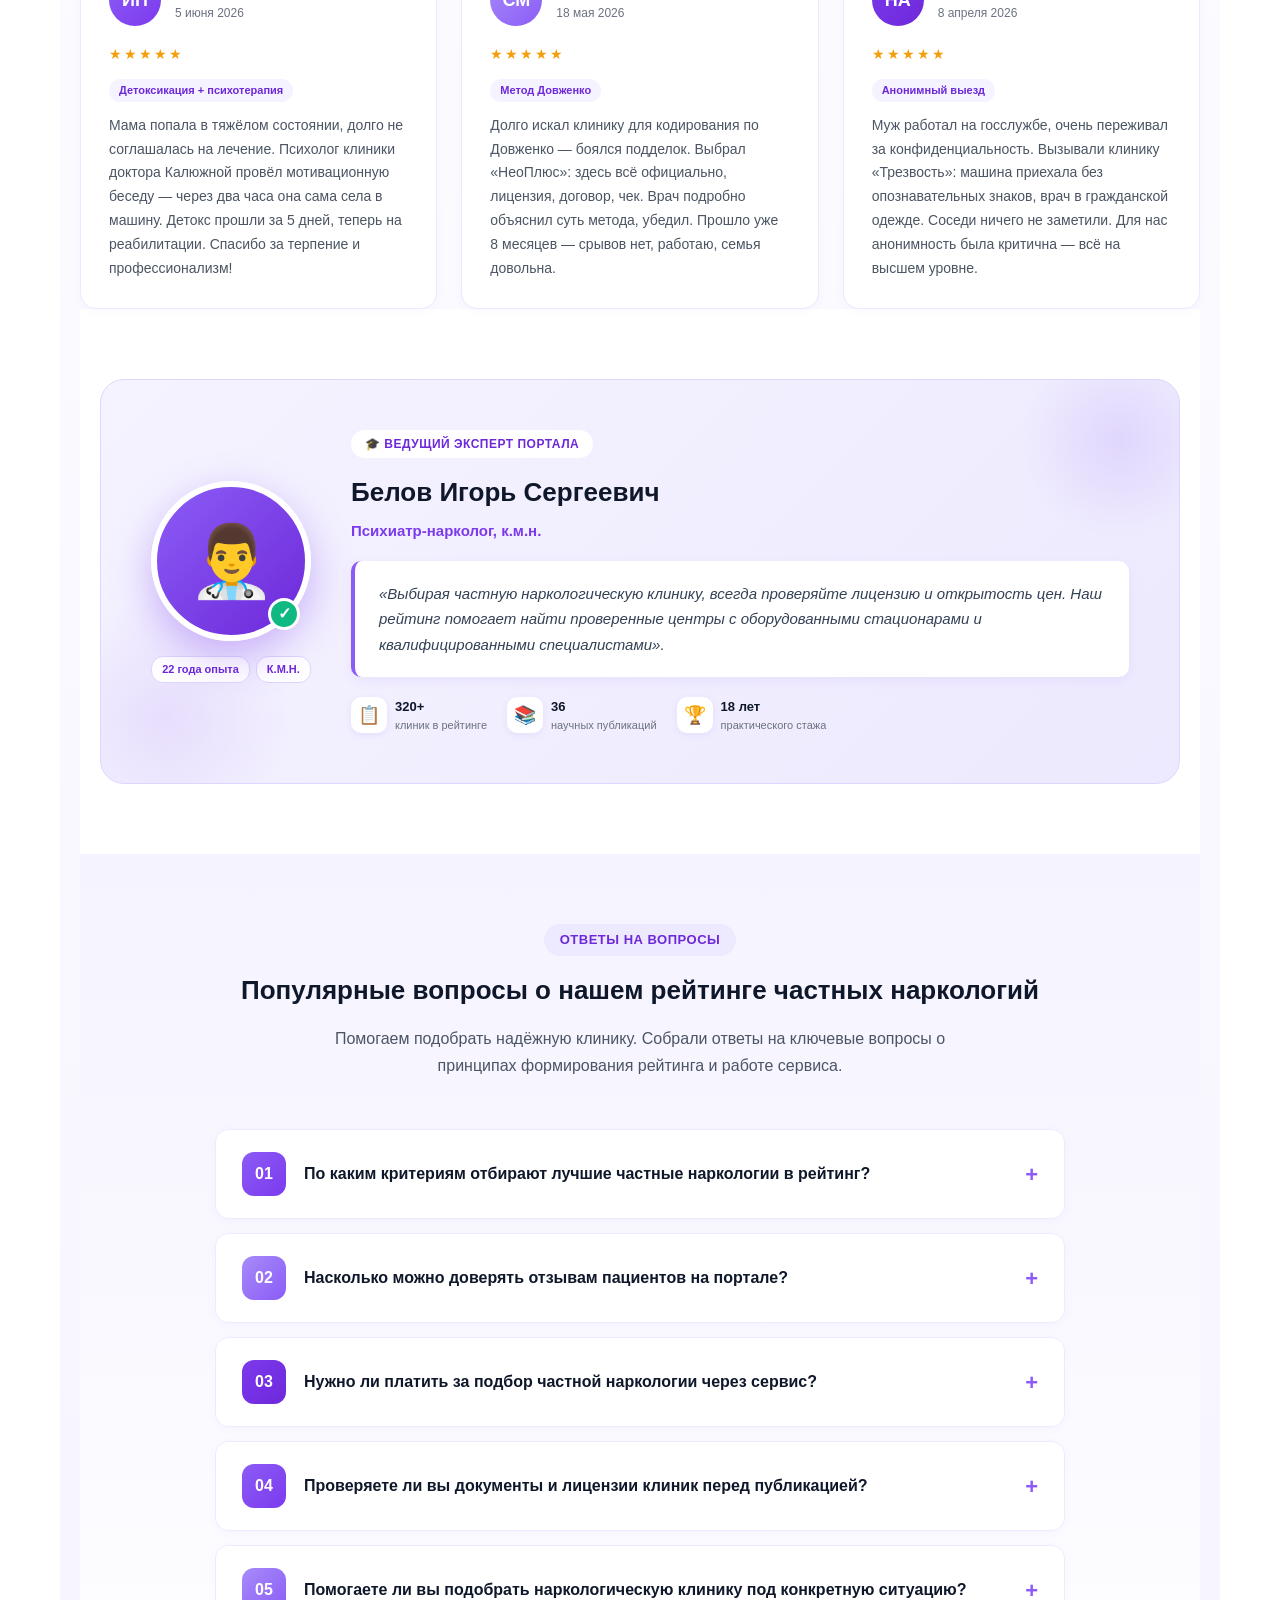
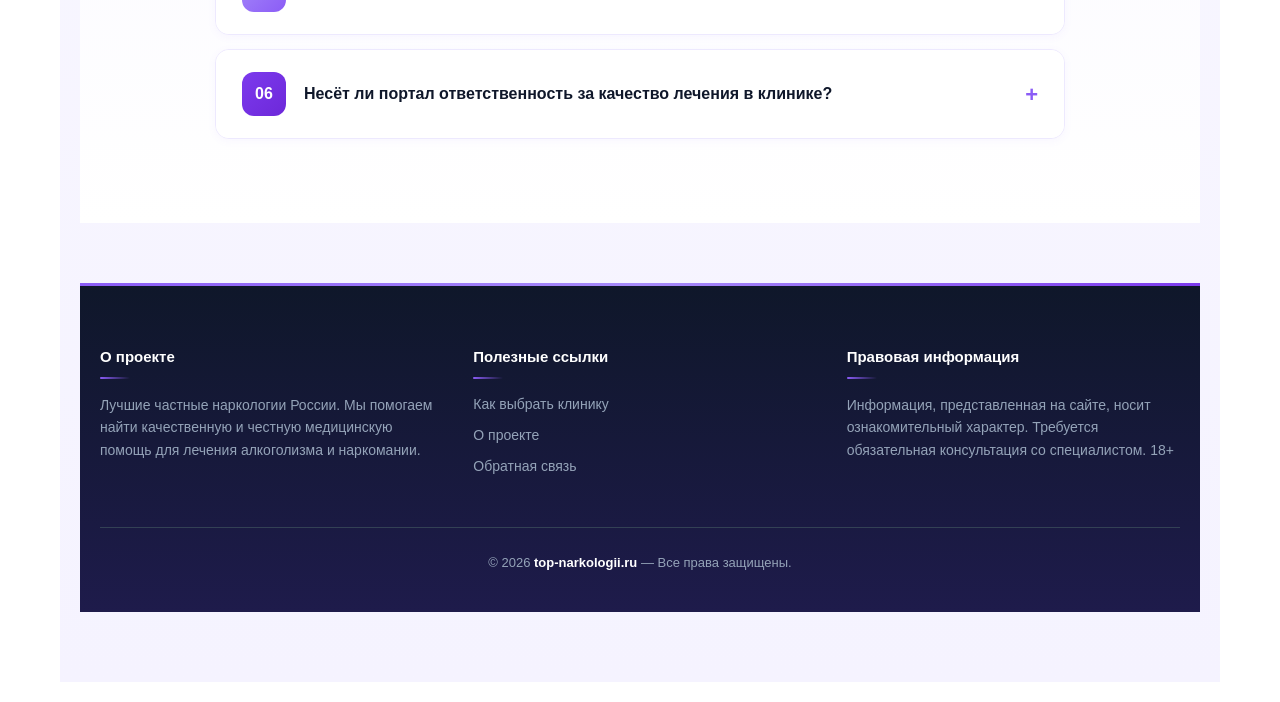
==== commit 244d76a2: "Update index.html" ====
--- a/index.html
+++ b/index.html
@@ -1340,7 +1340,7 @@
             </div>
           </div>
         </section>
-        <section style="padding: 70px 0; background: linear-gradient(180deg, #f5f3ff 0%, #ffffff 100%);">
+       <section style="padding: 70px 0; background: linear-gradient(180deg, #f5f3ff 0%, #ffffff 100%);">
           <div class="container">
             <div style="text-align: center; margin-bottom: 50px;">
               <span
@@ -1349,11 +1349,7 @@
               <h2 class="section-title" style="margin-bottom: 15px;">Как выбрать лучшие частные наркологии: полное
                 руководство</h2>
               <p style="color: #4b5563; max-width: 750px; margin: 0 auto; line-height: 1.7;">
-                Выбор частной наркологической клиники для лечения зависимости — это критически важное решение, от
-                которого зависит не только
-                эффективность терапии, но и безопасность пациента. Профессиональный медицинский центр обеспечивает
-                комплексный
-                подход: от детоксикации до психологической реабилитации.
+                Поиск профильной клиники для близкого человека требует взвешенного подхода. От правильности решения напрямую зависят скорость восстановления и отсутствие осложнений. Качественный медицинский центр организует полный цикл помощи: начиная с безопасного снятия абстиненции и заканчивая долгосрочной психологической поддержкой.
               </p>
             </div>
             <div style="display: grid; grid-template-columns: repeat(auto-fit, minmax(320px, 1fr)); gap: 24px;">
@@ -1371,10 +1367,7 @@
                 <h3 style="font-size: 18px; margin-bottom: 12px; color: #0f172a; position: relative; z-index: 1;">
                   Лицензирование
                 </h3>
-                <p style="color: #4b5563; font-size: 14px; line-height: 1.7; position: relative; z-index: 1;">Убедитесь
-                  в
-                  наличии у клиники действующей медицинской лицензии по профилям «психиатрия-наркология» и
-                  «анестезиология-реаниматология». Это гарантия законности процедур и соблюдения стандартов Минздрава.
+                <p style="color: #4b5563; font-size: 14px; line-height: 1.7; position: relative; z-index: 1;">Запросите копию разрешения на сайте или по телефону. Документ должен покрывать направления «психиатрия-наркология» и «анестезиология-реаниматология». Наличие действующей лицензии подтверждает, что центр работает в правовом поле и соблюдает клинические протоколы Минздрава.
                 </p>
               </div>
               <!-- Карточка 2 -->
@@ -1391,11 +1384,7 @@
                 <h3 style="font-size: 18px; margin-bottom: 12px; color: #0f172a; position: relative; z-index: 1;">
                   Квалификация
                   врачей</h3>
-                <p style="color: #4b5563; font-size: 14px; line-height: 1.7; position: relative; z-index: 1;">Проверяйте
-                  опыт
-                  ведущих специалистов. В хорошей клинике работают врачи с профильным стажем более 10 лет, имеющие
-                  сертификаты
-                  наркологов и реаниматологов.</p>
+                <p style="color: #4b5563; font-size: 14px; line-height: 1.7; position: relative; z-index: 1;">Изучите биографии докторов, которые будут вести лечение. Предпочтение стоит отдавать центрам, где трудятся специалисты с профильным стажем от 10 лет, регулярно повышающие квалификацию и владеющие актуальными протоколами терапии.</p>
               </div>
               <!-- Карточка 3 -->
               <div
@@ -1411,11 +1400,7 @@
                 <h3 style="font-size: 18px; margin-bottom: 12px; color: #0f172a; position: relative; z-index: 1;">
                   Материальная
                   база</h3>
-                <p style="color: #4b5563; font-size: 14px; line-height: 1.7; position: relative; z-index: 1;">Стационар
-                  должен
-                  быть оснащен палатами интенсивной терапии, следящим оборудованием для контроля состояния пациента и
-                  доступом к
-                  сертифицированным оригинальным медикаментам.</p>
+                <p style="color: #4b5563; font-size: 14px; line-height: 1.7; position: relative; z-index: 1;">Уточните, есть ли в учреждении палаты интенсивной терапии, аппаратура для круглосуточного мониторинга жизненных показателей и доступ к сертифицированным оригинальным медикаментам. Наличие современной техники минимизирует риски при снятии ломки.</p>
               </div>
               <!-- Карточка 4 -->
               <div
@@ -1431,11 +1416,7 @@
                 <h3 style="font-size: 18px; margin-bottom: 12px; color: #0f172a; position: relative; z-index: 1;">
                   Прозрачность
                   услуг</h3>
-                <p style="color: #4b5563; font-size: 14px; line-height: 1.7; position: relative; z-index: 1;">Надежный
-                  центр
-                  всегда предоставляет детализированный план лечения и прайс-лист. Избегайте «серых» клиник, которые
-                  меняют
-                  стоимость услуг в процессе.</p>
+                <p style="color: #4b5563; font-size: 14px; line-height: 1.7; position: relative; z-index: 1;">Требуйте фиксированную смету до госпитализации. В надёжных учреждениях стоимость прописана в договоре, а любые дополнительные манипуляции согласовываются заранее. Остерегайтесь центров, где цена «плавает» в ходе терапии.</p>
               </div>
               <!-- Карточка 5 -->
               <div
@@ -1451,10 +1432,7 @@
                 <h3 style="font-size: 18px; margin-bottom: 12px; color: #0f172a; position: relative; z-index: 1;">
                   Анонимность и
                   безопасность</h3>
-                <p style="color: #4b5563; font-size: 14px; line-height: 1.7; position: relative; z-index: 1;">Клиника
-                  обязана
-                  гарантировать полную конфиденциальность данных пациента. Важно, чтобы помощь оказывалась с соблюдением
-                  врачебной тайны и этических норм.</p>
+                <p style="color: #4b5563; font-size: 14px; line-height: 1.7; position: relative; z-index: 1;">Убедитесь, что учреждение работает без постановки на наркологический учёт. Персонал должен строго хранить врачебную тайну, не передавая информацию третьим лицам, а выезд бригады осуществляться на гражданском транспорте.</p>
               </div>
               <!-- Карточка 6 -->
               <div
@@ -1470,10 +1448,7 @@
                 <h3 style="font-size: 18px; margin-bottom: 12px; color: #0f172a; position: relative; z-index: 1;">
                   Этапность
                   реабилитации</h3>
-                <p style="color: #4b5563; font-size: 14px; line-height: 1.7; position: relative; z-index: 1;">Лечение не
-                  заканчивается выводом из запоя. Хорошая клиника предлагает программу последующей психосоциальной
-                  реабилитации
-                  для предотвращения рецидивов.</p>
+                <p style="color: #4b5563; font-size: 14px; line-height: 1.7; position: relative; z-index: 1;">Снятие физической тяги — лишь первый шаг. Качественный центр организует долгосрочную поддержку: работу с психологами, групповые занятия и адаптацию в социуме, что существенно снижает риск срыва после выписки.</p>
               </div>
             </div>
           </div>
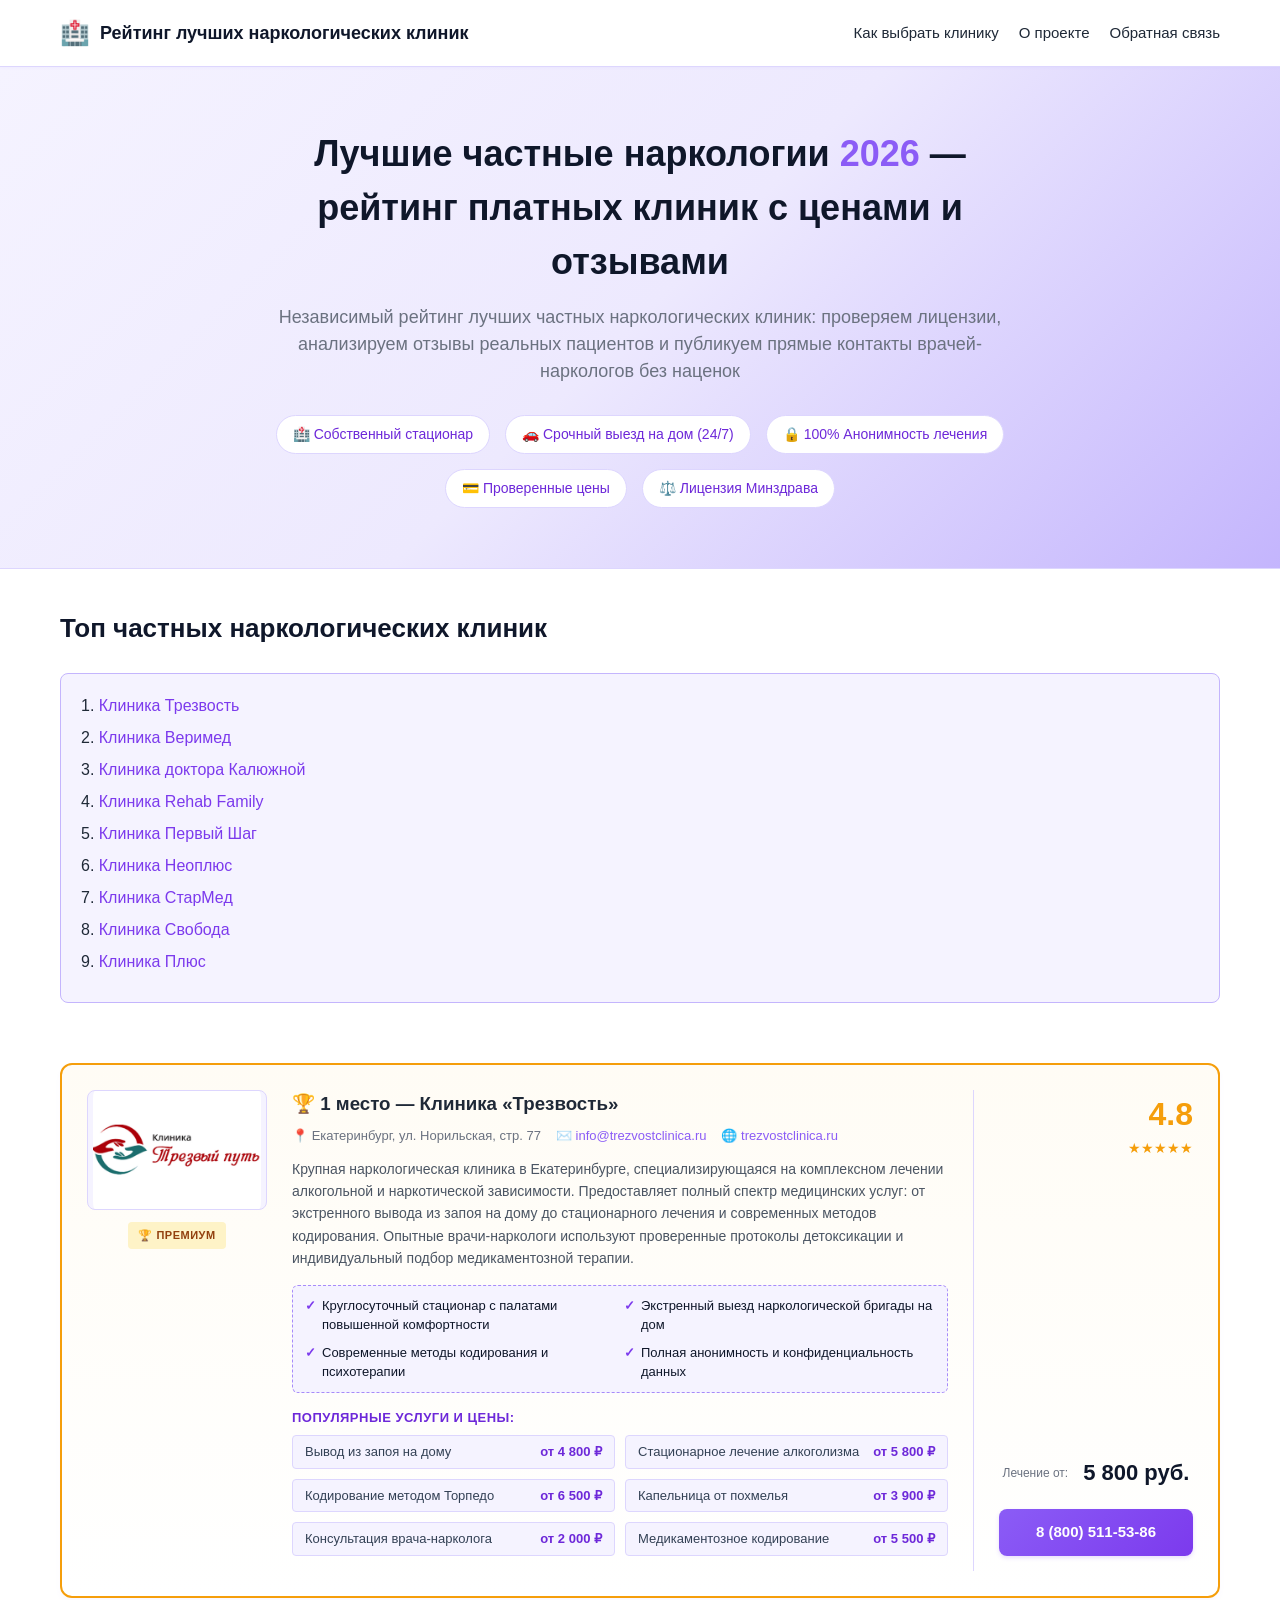
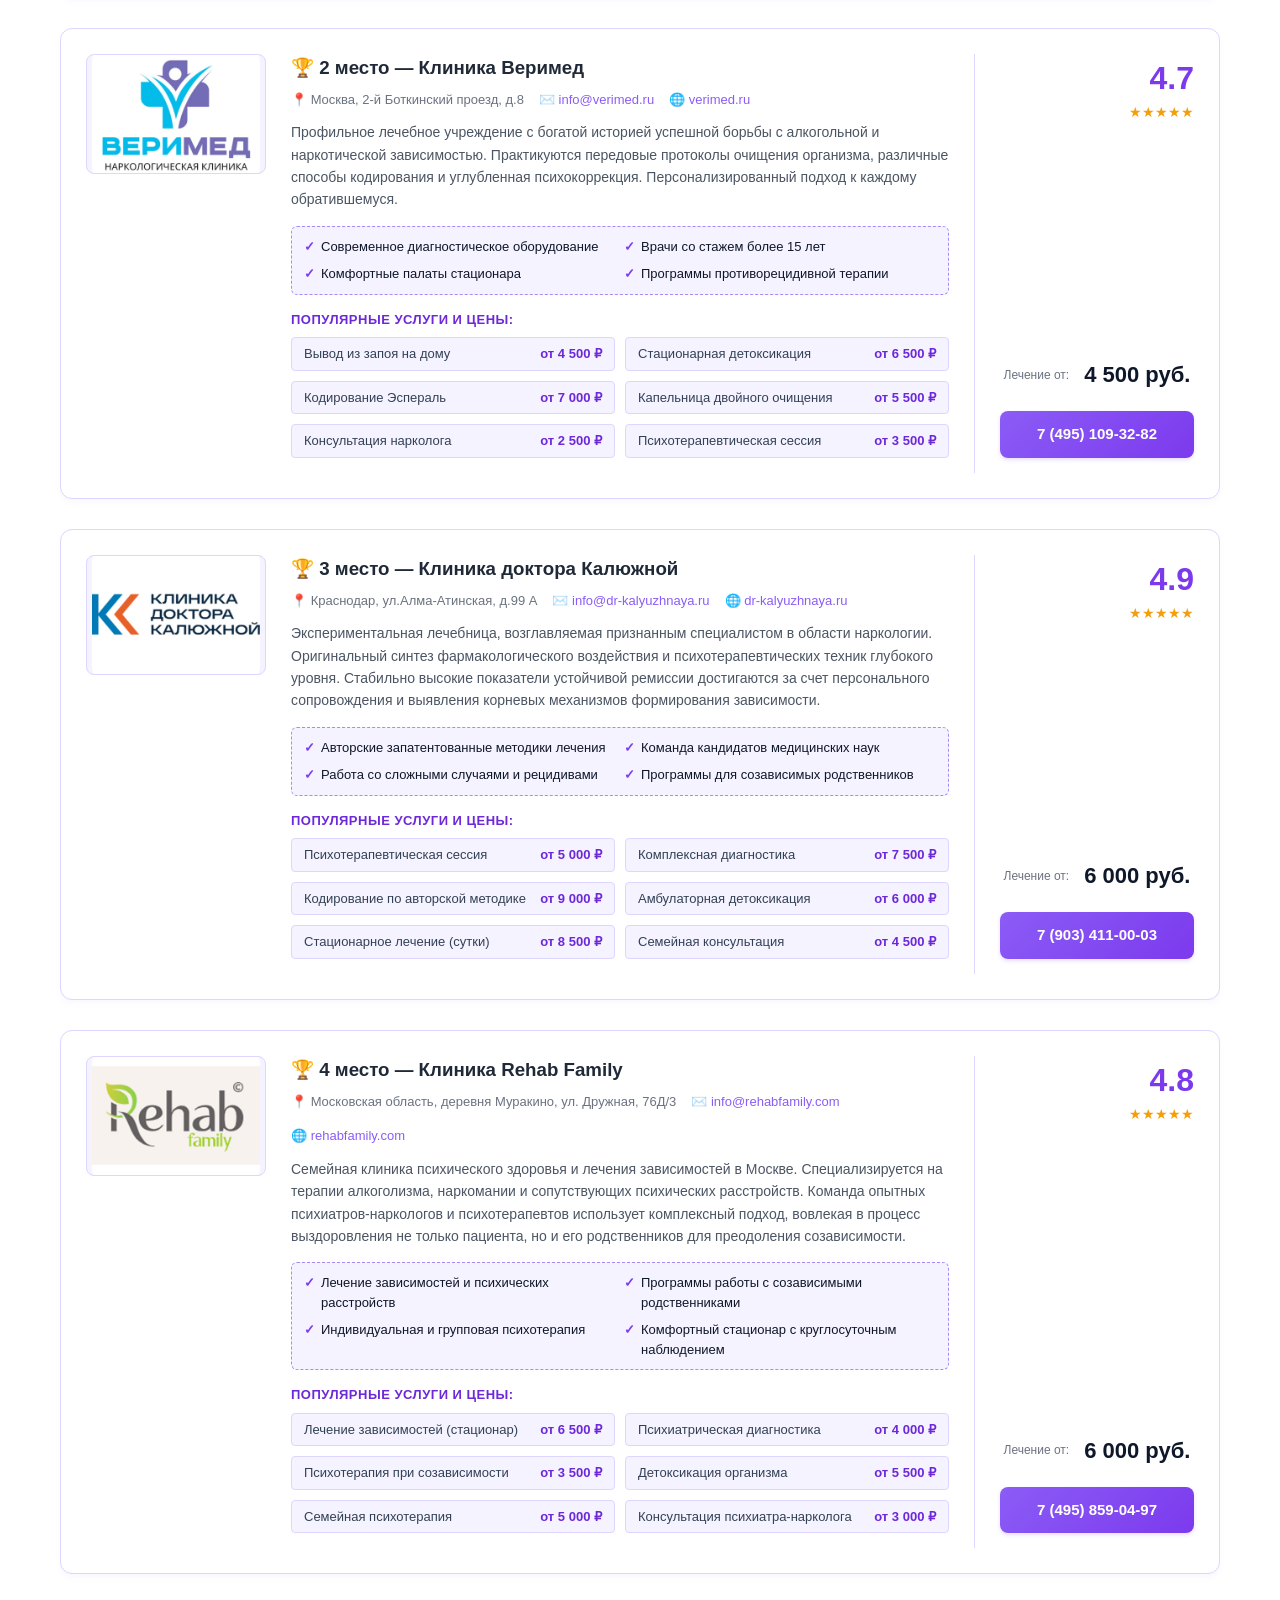
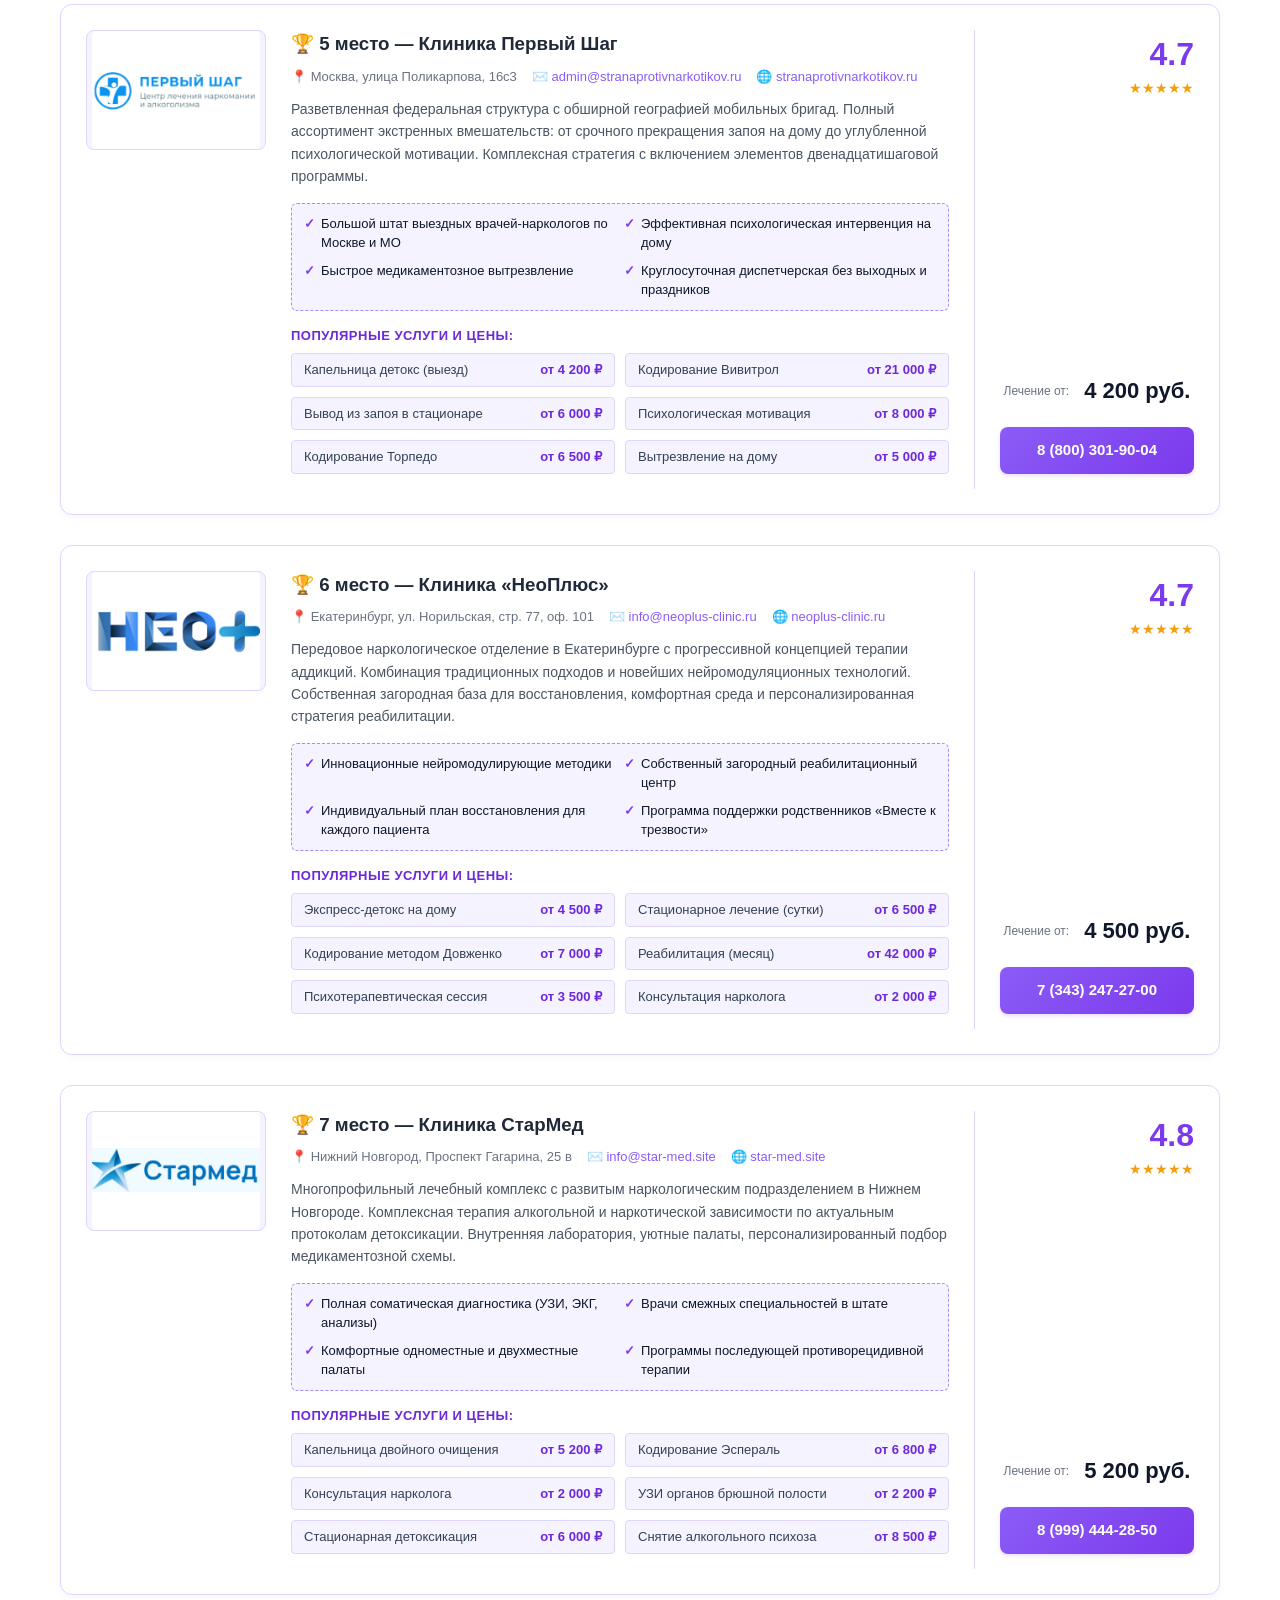
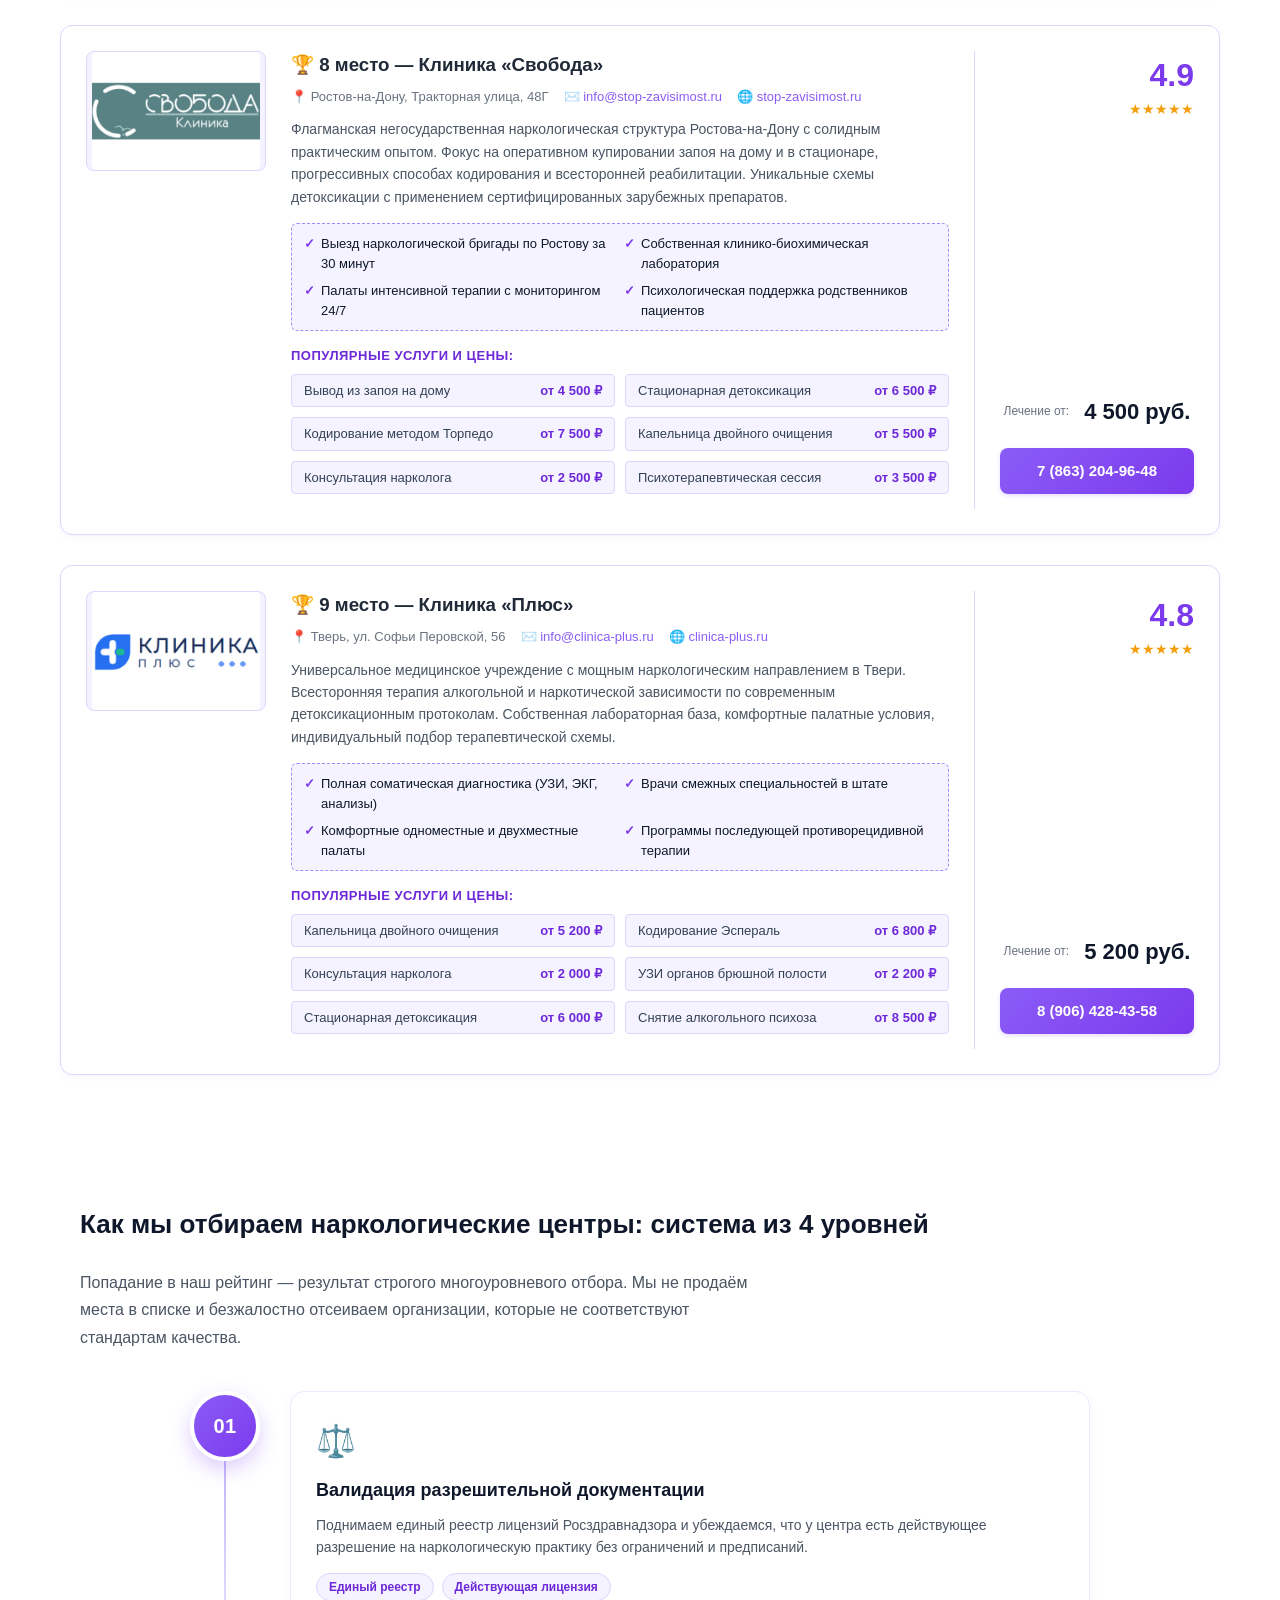
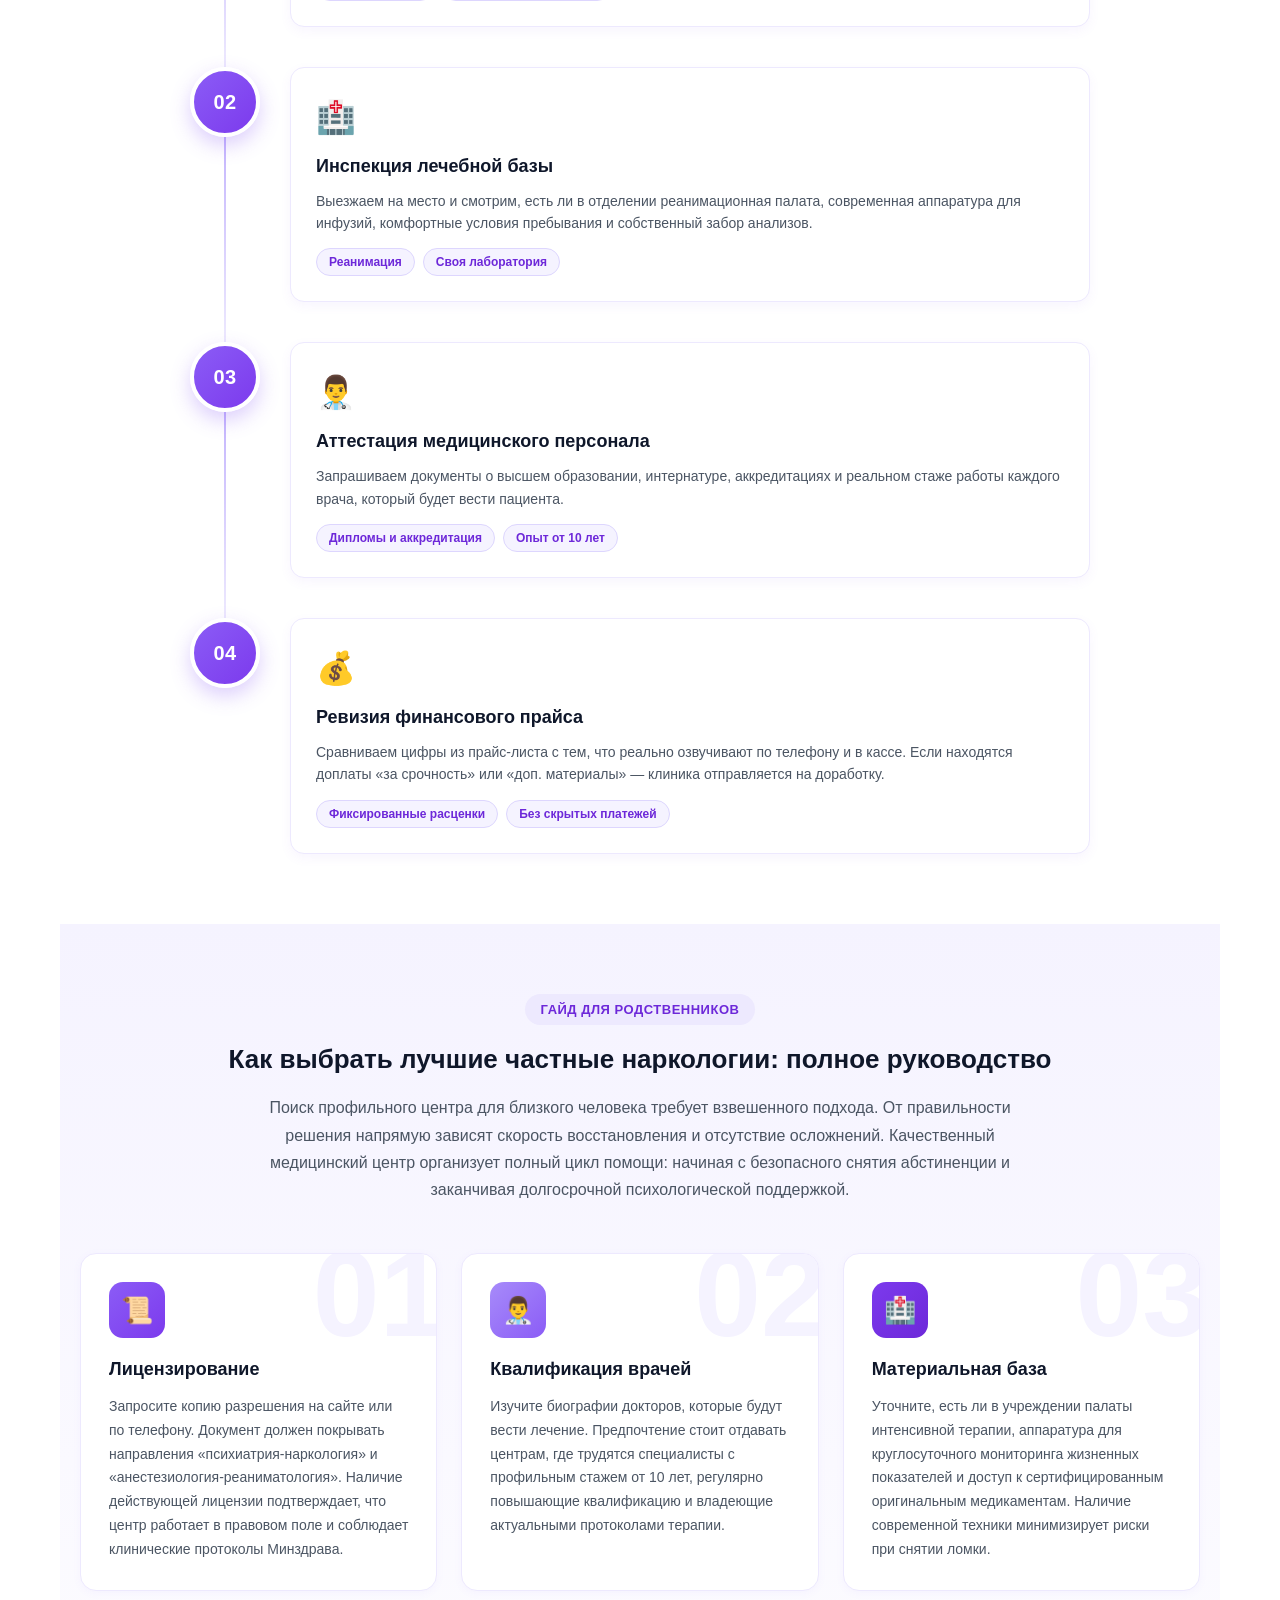
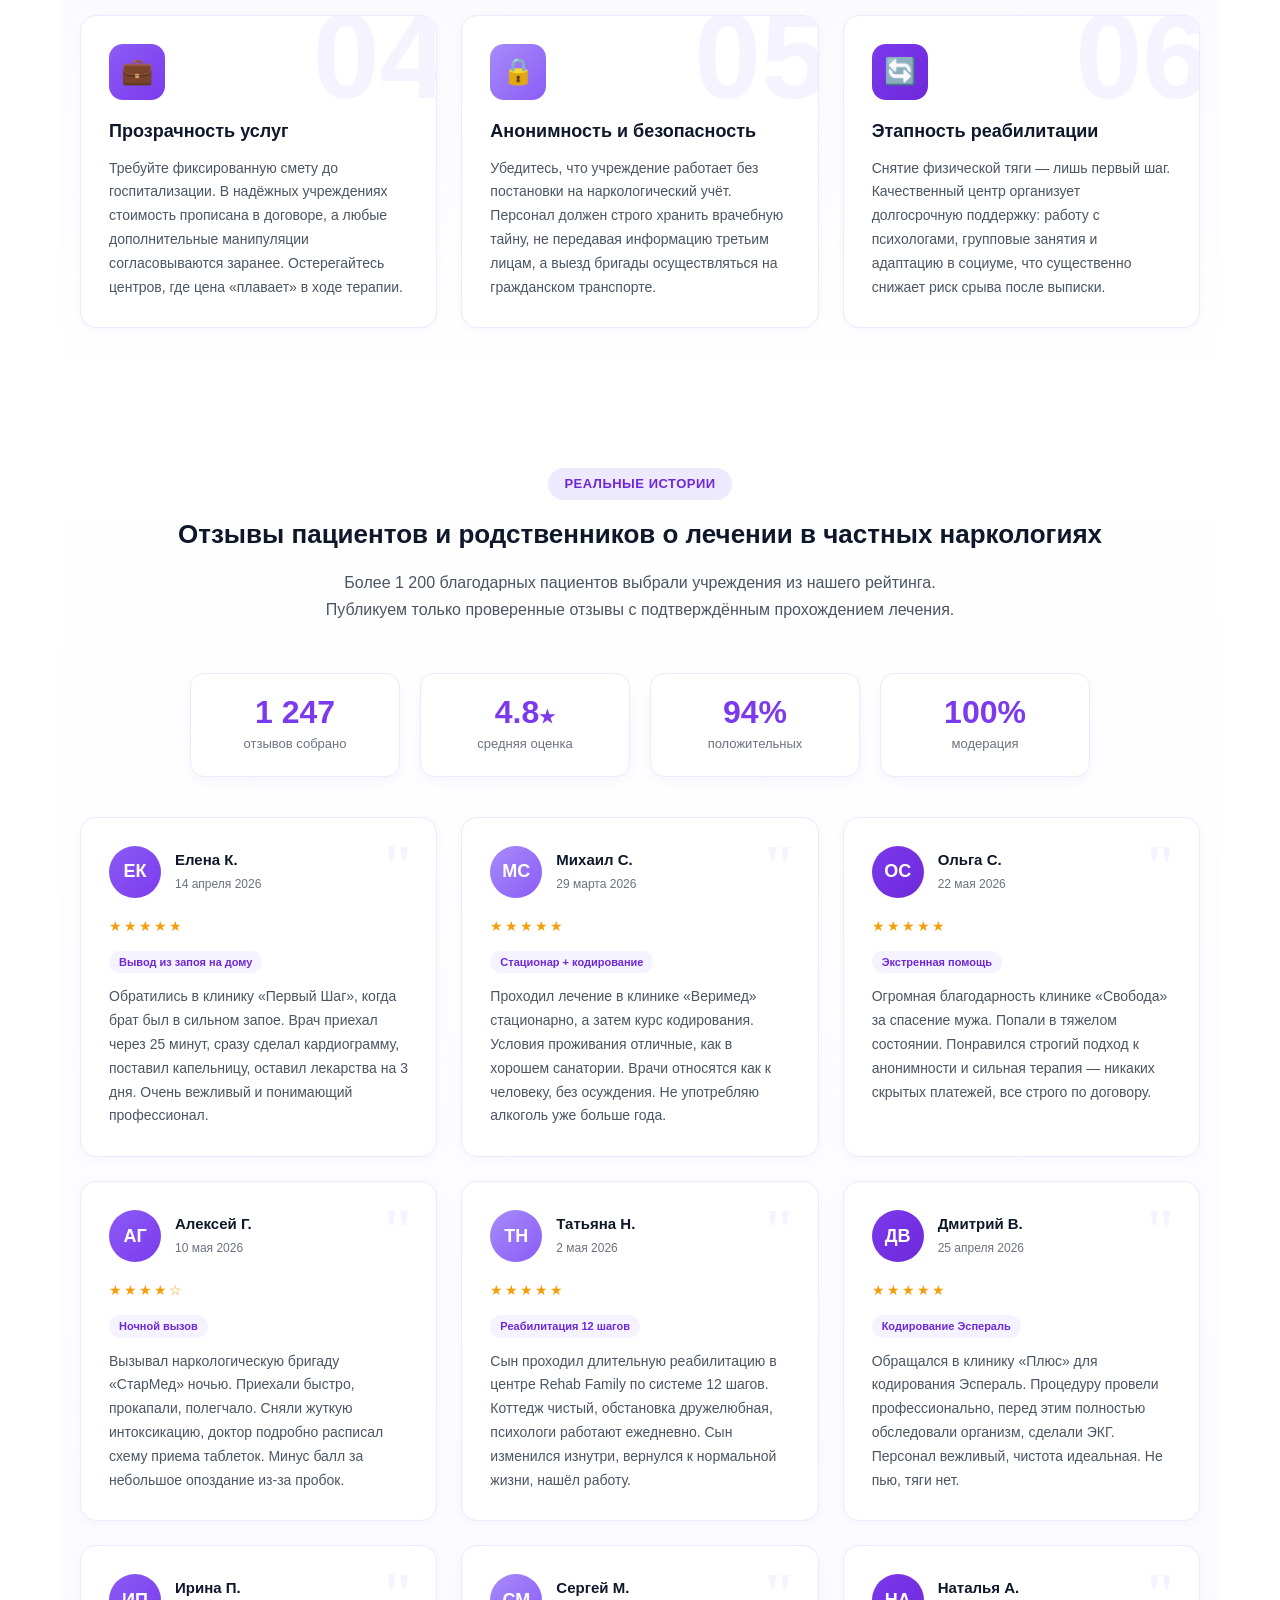
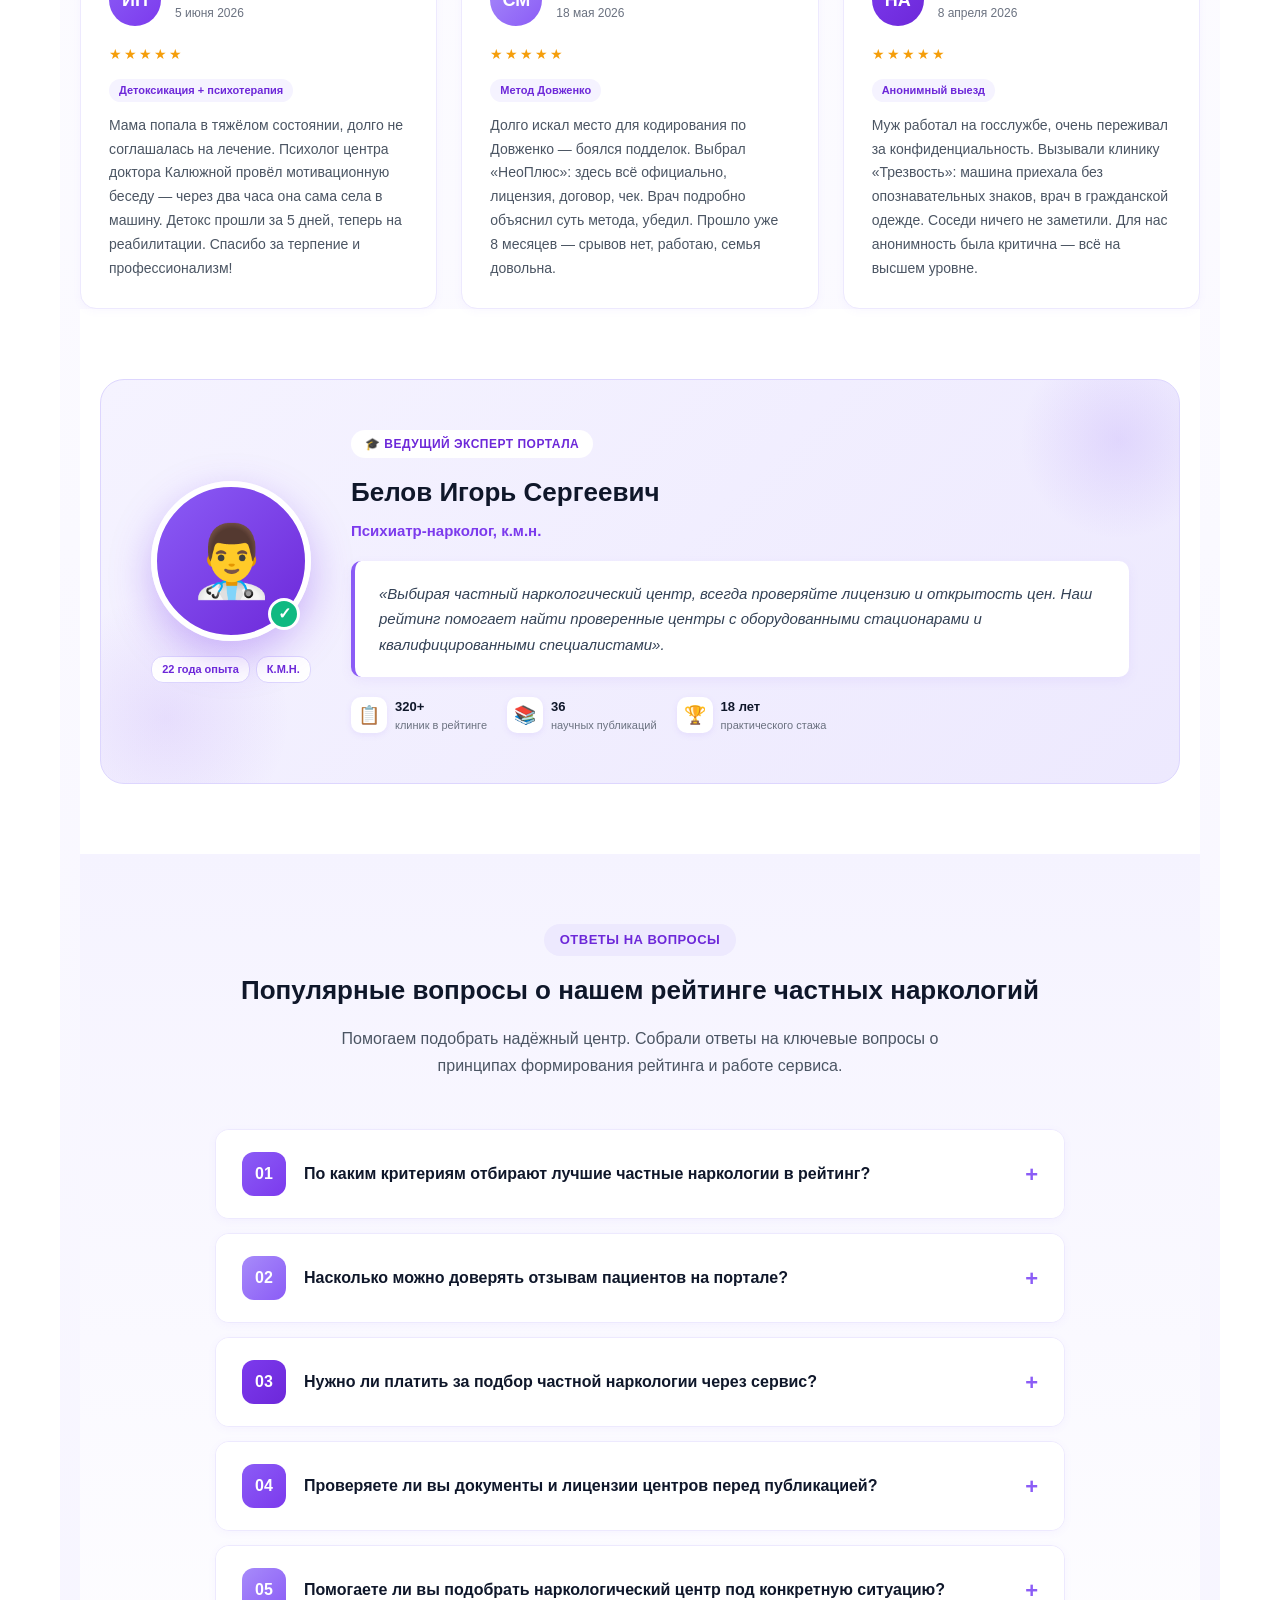
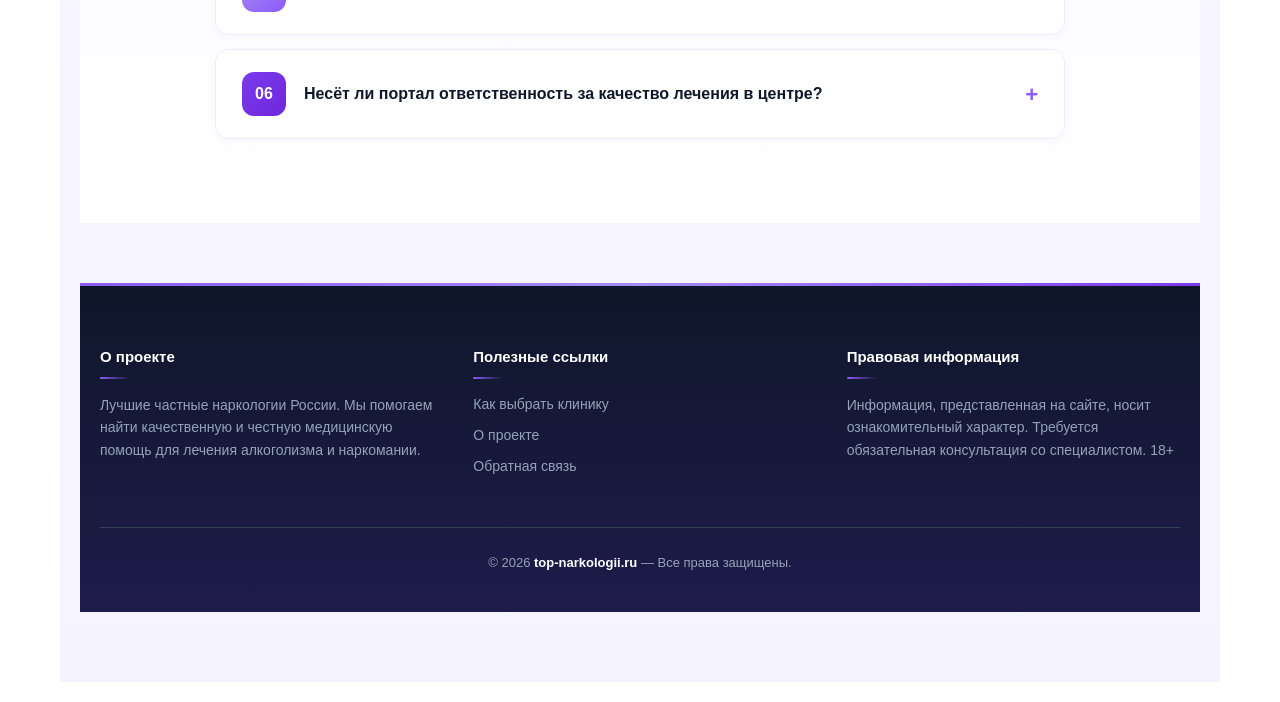
==== commit 62f4914e: "Update index.html" ====
--- a/index.html
+++ b/index.html
@@ -313,7 +313,7 @@
 "name": "По каким критериям отбирают лучшие частные наркологии?",
 "acceptedAnswer": {
 "@type": "Answer",
-"text": "Мы оцениваем клиники по 5 ключевым параметрам: наличие действующей медицинской лицензии, квалификация штатных врачей, прозрачность цен, реальная репутация (анализ независимых отзывов) и соблюдение принципов доказательной медицины. Клиники, уличенные в обмане или использовании запрещенных методов, в рейтинг не допускаются."
+"text": "Мы оцениваем центры по 5 ключевым параметрам: наличие действующей медицинской лицензии, квалификация штатных врачей, прозрачность цен, реальная репутация (анализ независимых отзывов) и соблюдение принципов доказательной медицины. Центры, уличенные в обмане или использовании запрещенных методов, в рейтинг не допускаются."
 }
 },
 {
@@ -1278,7 +1278,7 @@
                 <div class="timeline-content">
                   <div class="timeline-icon">⚖️</div>
                   <h3>Валидация разрешительной документации</h3>
-                  <p>Поднимаем единый реестр лицензий Росздравнадзора и убеждаемся, что у клиники есть действующее
+                  <p>Поднимаем единый реестр лицензий Росздравнадзора и убеждаемся, что у центра есть действующее
                     разрешение на наркологическую практику без ограничений и предписаний.</p>
                   <div class="timeline-tags">
                     <span class="timeline-tag">Единый реестр</span>
@@ -1349,7 +1349,7 @@
               <h2 class="section-title" style="margin-bottom: 15px;">Как выбрать лучшие частные наркологии: полное
                 руководство</h2>
               <p style="color: #4b5563; max-width: 750px; margin: 0 auto; line-height: 1.7;">
-                Поиск профильной клиники для близкого человека требует взвешенного подхода. От правильности решения напрямую зависят скорость восстановления и отсутствие осложнений. Качественный медицинский центр организует полный цикл помощи: начиная с безопасного снятия абстиненции и заканчивая долгосрочной психологической поддержкой.
+                Поиск профильного центра для близкого человека требует взвешенного подхода. От правильности решения напрямую зависят скорость восстановления и отсутствие осложнений. Качественный медицинский центр организует полный цикл помощи: начиная с безопасного снятия абстиненции и заканчивая долгосрочной психологической поддержкой.
               </p>
             </div>
             <div style="display: grid; grid-template-columns: repeat(auto-fit, minmax(320px, 1fr)); gap: 24px;">
@@ -1463,7 +1463,7 @@
                 частных наркологиях</h2>
               <p style="color: #4b5563; max-width: 650px; margin: 0 auto; line-height: 1.7;">Более 1 200 благодарных
                 пациентов
-                выбрали клиники из нашего рейтинга. Публикуем только проверенные отзывы с подтверждённым прохождением
+                выбрали учреждения из нашего рейтинга. Публикуем только проверенные отзывы с подтверждённым прохождением
                 лечения.
               </p>
             </div>
@@ -1698,7 +1698,7 @@
                   + психотерапия</span>
                 <p itemprop="reviewBody" style="color: #4b5563; font-size: 14px; line-height: 1.7; margin: 0;">Мама
                   попала в
-                  тяжёлом состоянии, долго не соглашалась на лечение. Психолог клиники доктора Калюжной провёл
+                  тяжёлом состоянии, долго не соглашалась на лечение. Психолог центра доктора Калюжной провёл
                   мотивационную беседу
                   —
                   через два
@@ -1730,7 +1730,7 @@
                   Довженко</span>
                 <p itemprop="reviewBody" style="color: #4b5563; font-size: 14px; line-height: 1.7; margin: 0;">Долго
                   искал
-                  клинику для кодирования по Довженко — боялся подделок. Выбрал «НеоПлюс»: здесь всё официально,
+                  место для кодирования по Довженко — боялся подделок. Выбрал «НеоПлюс»: здесь всё официально,
                   лицензия, договор,
                   чек.
                   Врач
@@ -1814,7 +1814,7 @@
                       <div
                         style="background: #fff; border-left: 4px solid #8b5cf6; padding: 20px 24px; border-radius: 10px; margin-bottom: 20px; box-shadow: 0 4px 12px rgba(139, 92, 246, 0.08);">
                         <p style="color: #334155; font-size: 15px; line-height: 1.7; font-style: italic; margin: 0;"
-                          itemprop="description">«Выбирая частную наркологическую клинику, всегда проверяйте лицензию
+                          itemprop="description">«Выбирая частный наркологический центр, всегда проверяйте лицензию
                           и открытость цен. Наш рейтинг помогает найти проверенные центры с оборудованными стационарами
                           и квалифицированными специалистами».</p>
                       </div>
@@ -1864,8 +1864,8 @@
                   <h2 class="section-title" style="margin-bottom: 15px;">Популярные вопросы о нашем рейтинге частных наркологий
                   </h2>
                   <p style="color: #4b5563; max-width: 650px; margin: 0 auto; line-height: 1.7;">Помогаем подобрать
-                    надёжную
-                    клинику. Собрали ответы на ключевые вопросы о принципах формирования рейтинга и работе сервиса.</p>
+                    надёжный
+                    центр. Собрали ответы на ключевые вопросы о принципах формирования рейтинга и работе сервиса.</p>
                 </div>
                 <div style="max-width: 850px; margin: 0 auto;">
                   <!-- Вопрос 1 -->
@@ -1940,7 +1940,7 @@
                         style="padding-bottom: 22px; border-top: 1px solid #ede9fe; padding-top: 18px; margin-left: 62px;">
                         <p style="color: #4b5563; font-size: 14px; line-height: 1.7; margin: 0;">Для пациентов и их
                           родственников сервис полностью бесплатный. Изучение рейтинга, сравнение прайсов и консультация
-                          координатора предоставляются без комиссий. Стоимость услуг в клинике остаётся той же, что и
+                          координатора предоставляются без комиссий. Стоимость услуг в наркологии остаётся той же, что и
                           при прямом обращении.</p>
                       </div>
                     </div>
@@ -1956,7 +1956,7 @@
                         04</div>
                       <span style="flex: 1; font-weight: 600; font-size: 16px; color: #0f172a;">Проверяете ли вы
                         документы
-                        и лицензии клиник перед публикацией?</span>
+                        и лицензии центров перед публикацией?</span>
                       <span class="faq-icon"
                         style="font-size: 22px; font-weight: bold; color: #8b5cf6; transition: transform 0.3s;">+</span>
                     </div>
@@ -1967,7 +1967,7 @@
                         <p style="color: #4b5563; font-size: 14px; line-height: 1.7; margin: 0;">Обязательно. Мы
                           запрашиваем медицинскую лицензию, проверяем её статус в реестре Росздравнадзора, сверяем
                           юридический и фактический адреса, а также подтверждаем наличие в штате дипломированных
-                          психиатров-наркологов. При аннулировании лицензии клиника сразу удаляется из рейтинга.</p>
+                          психиатров-наркологов. При аннулировании лицензии центр сразу удаляется из рейтинга.</p>
                       </div>
                     </div>
                   </div>
@@ -1982,7 +1982,7 @@
                         05</div>
                       <span style="flex: 1; font-weight: 600; font-size: 16px; color: #0f172a;">Помогаете ли вы
                         подобрать
-                        наркологическую клинику под конкретную ситуацию?</span>
+                        наркологический центр под конкретную ситуацию?</span>
                       <span class="faq-icon"
                         style="font-size: 22px; font-weight: bold; color: #8b5cf6; transition: transform 0.3s;">+</span>
                     </div>
@@ -2008,7 +2008,7 @@
                         06</div>
                       <span style="flex: 1; font-weight: 600; font-size: 16px; color: #0f172a;">Несёт ли портал
                         ответственность
-                        за качество лечения в клинике?</span>
+                        за качество лечения в центре?</span>
                       <span class="faq-icon"
                         style="font-size: 22px; font-weight: bold; color: #8b5cf6; transition: transform 0.3s;">+</span>
                     </div>
@@ -2019,7 +2019,7 @@
                         <p style="color: #4b5563; font-size: 14px; line-height: 1.7; margin: 0;">Портал выступает
                           информационным агрегатором: договор на медицинские услуги заключается напрямую с клиникой, и
                           она несёт юридическую ответственность за результат. Мы ведём постоянный мониторинг: при
-                          получении обоснованных жалоб проводится проверка, и клиника может быть исключена из
+                          получении обоснованных жалоб проводится проверка, и центр может быть исключена из
                           рейтинга.</p>
                       </div>
                     </div>
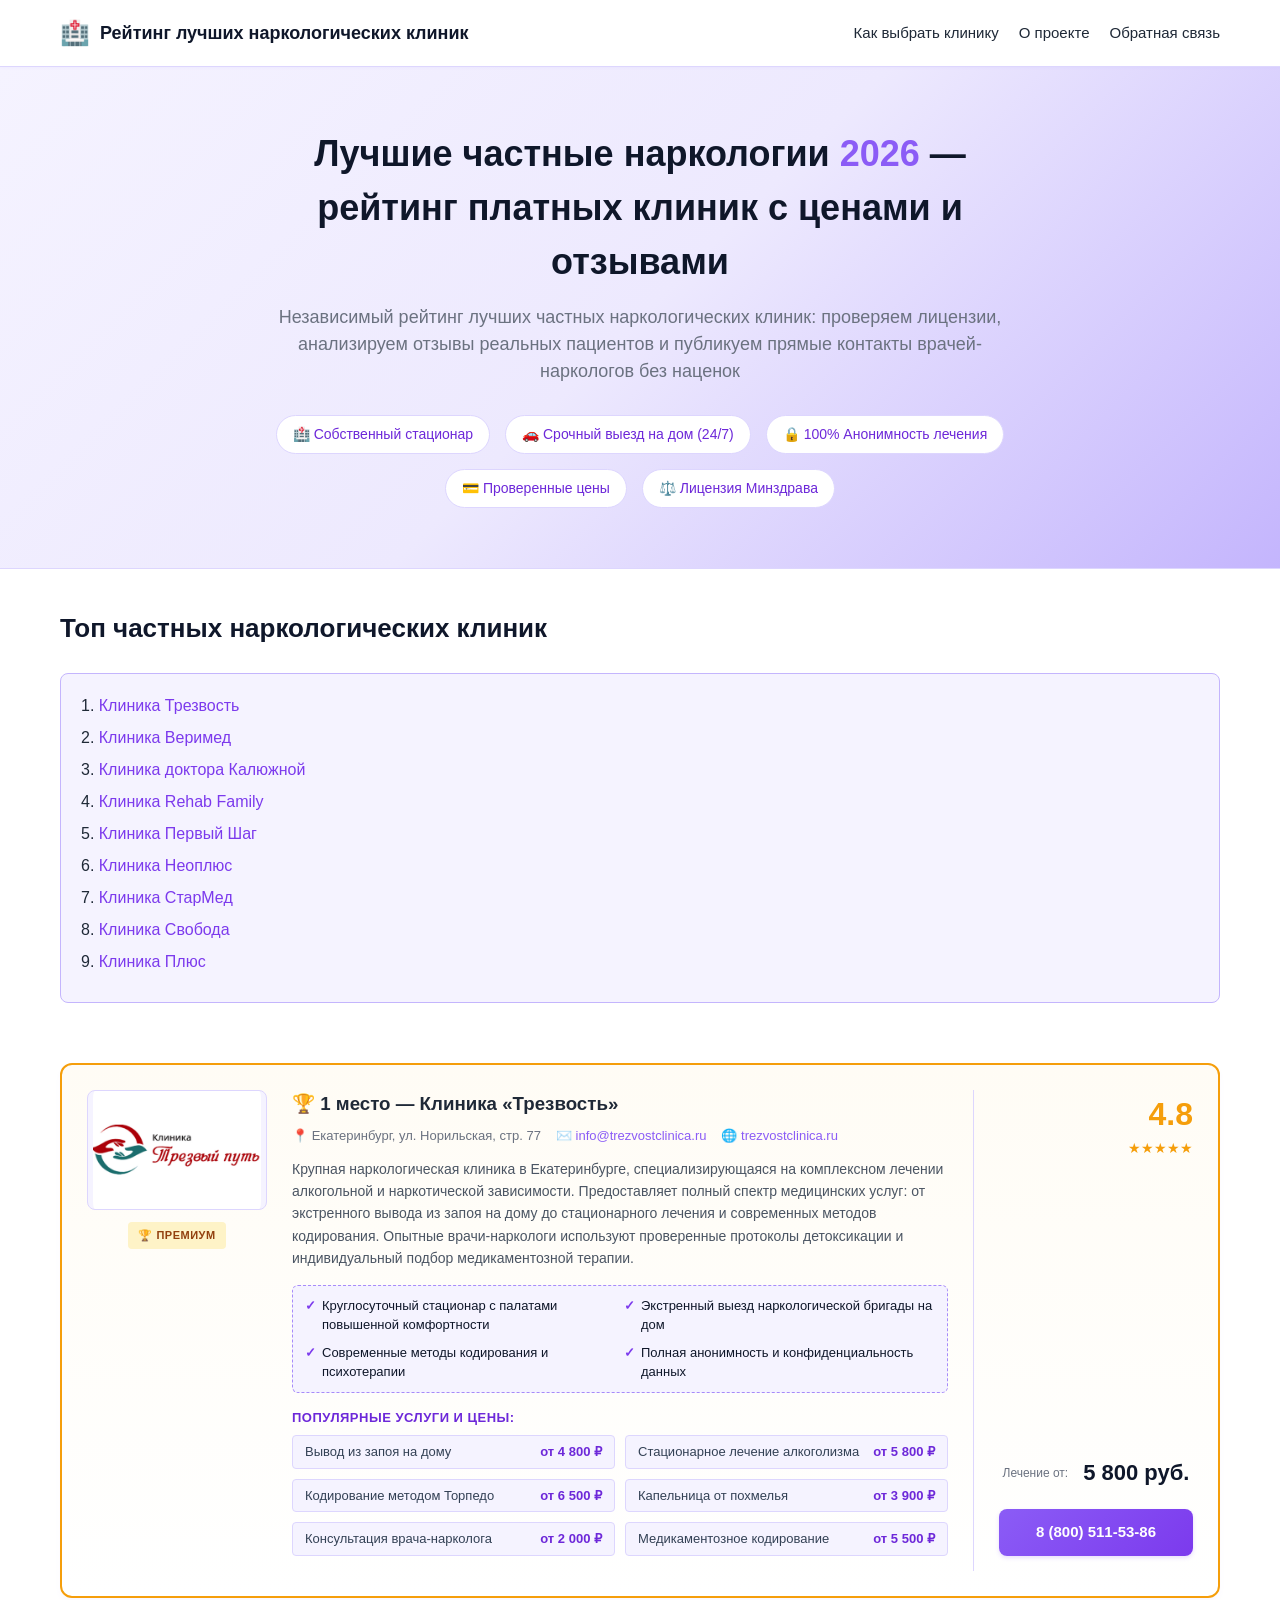
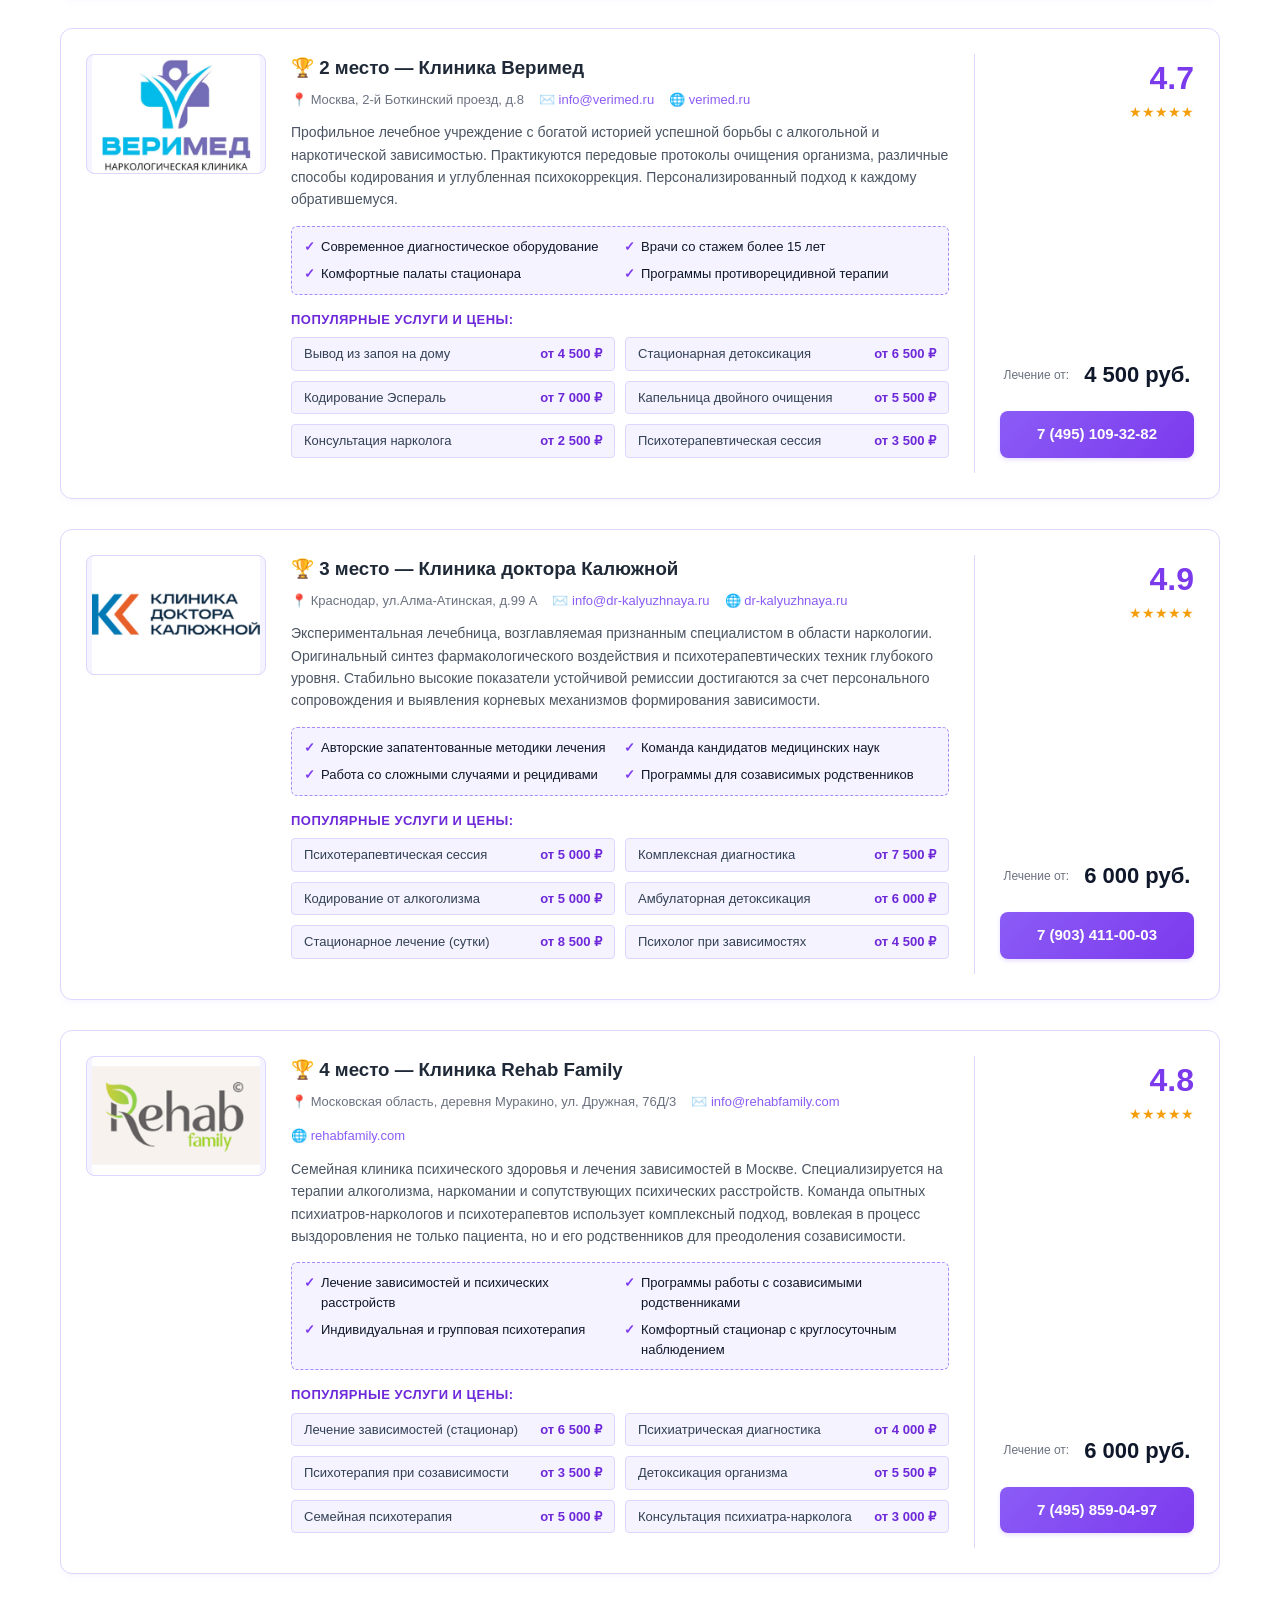
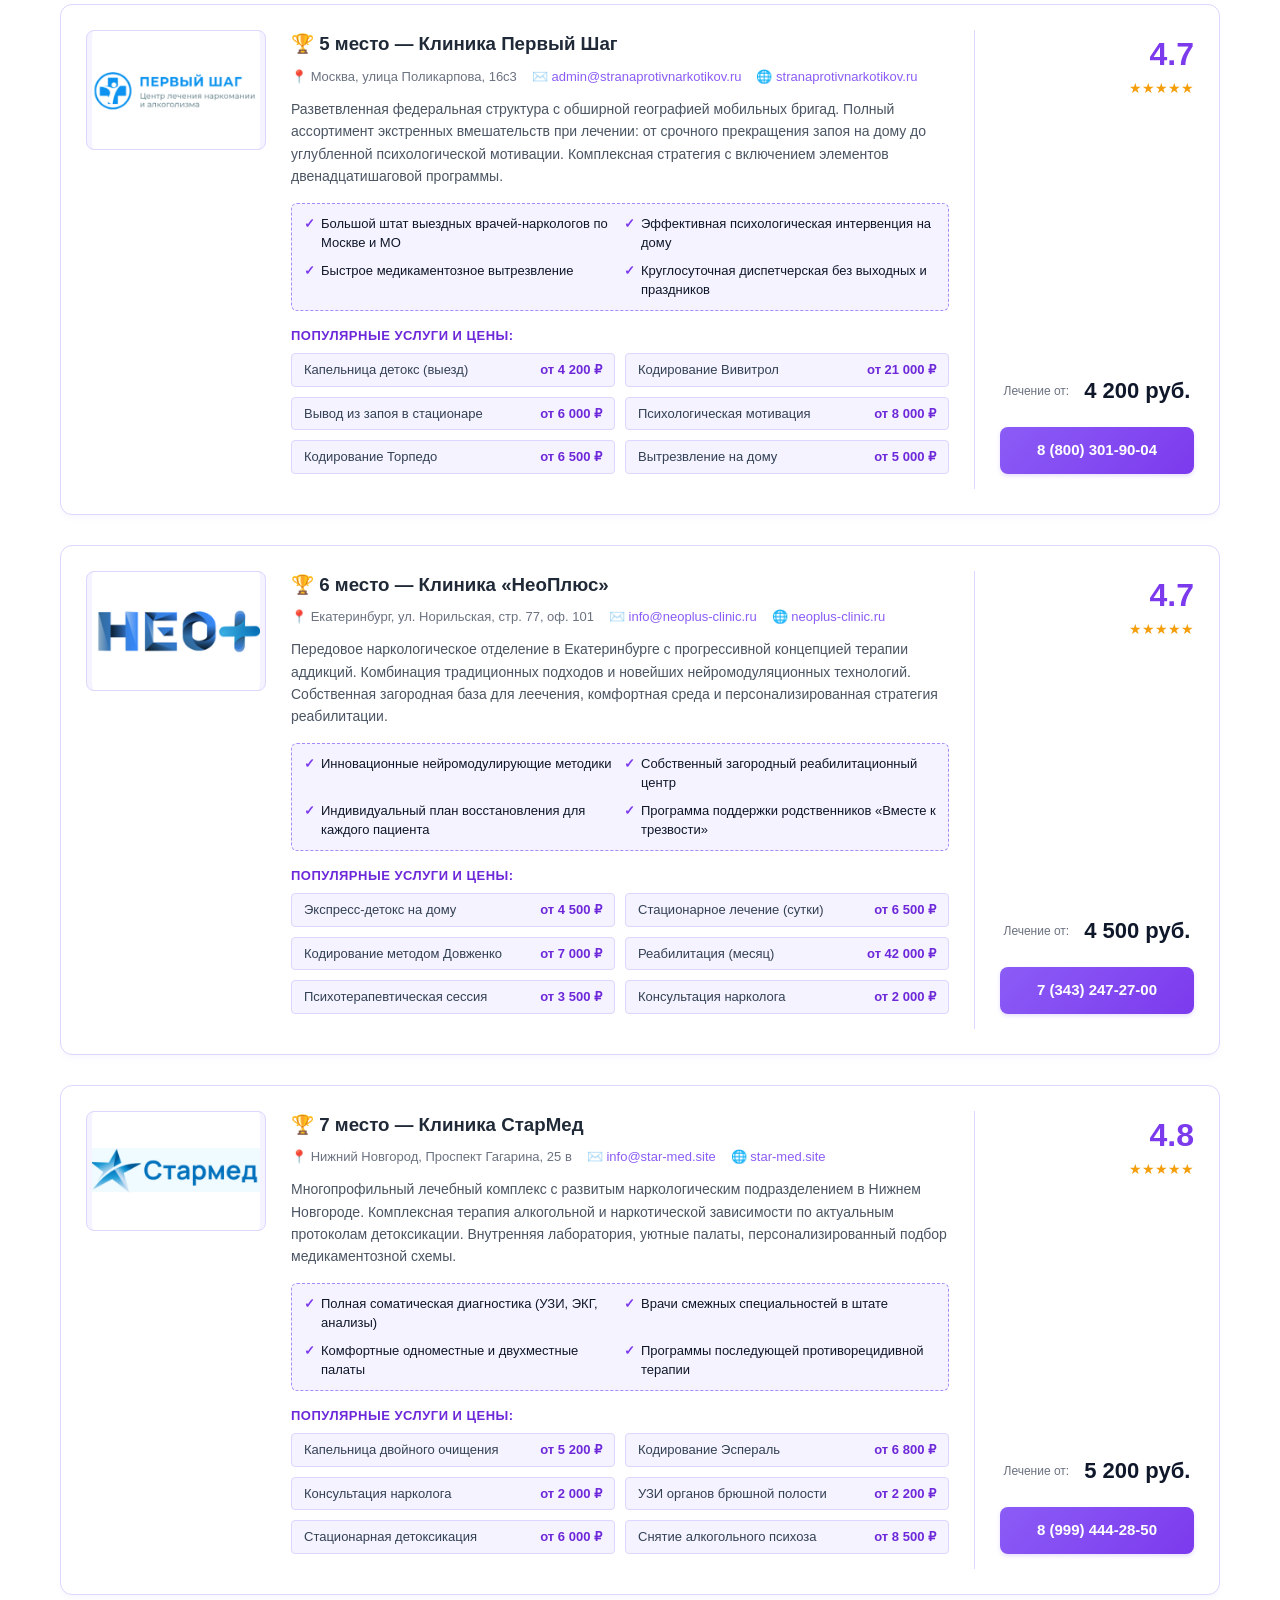
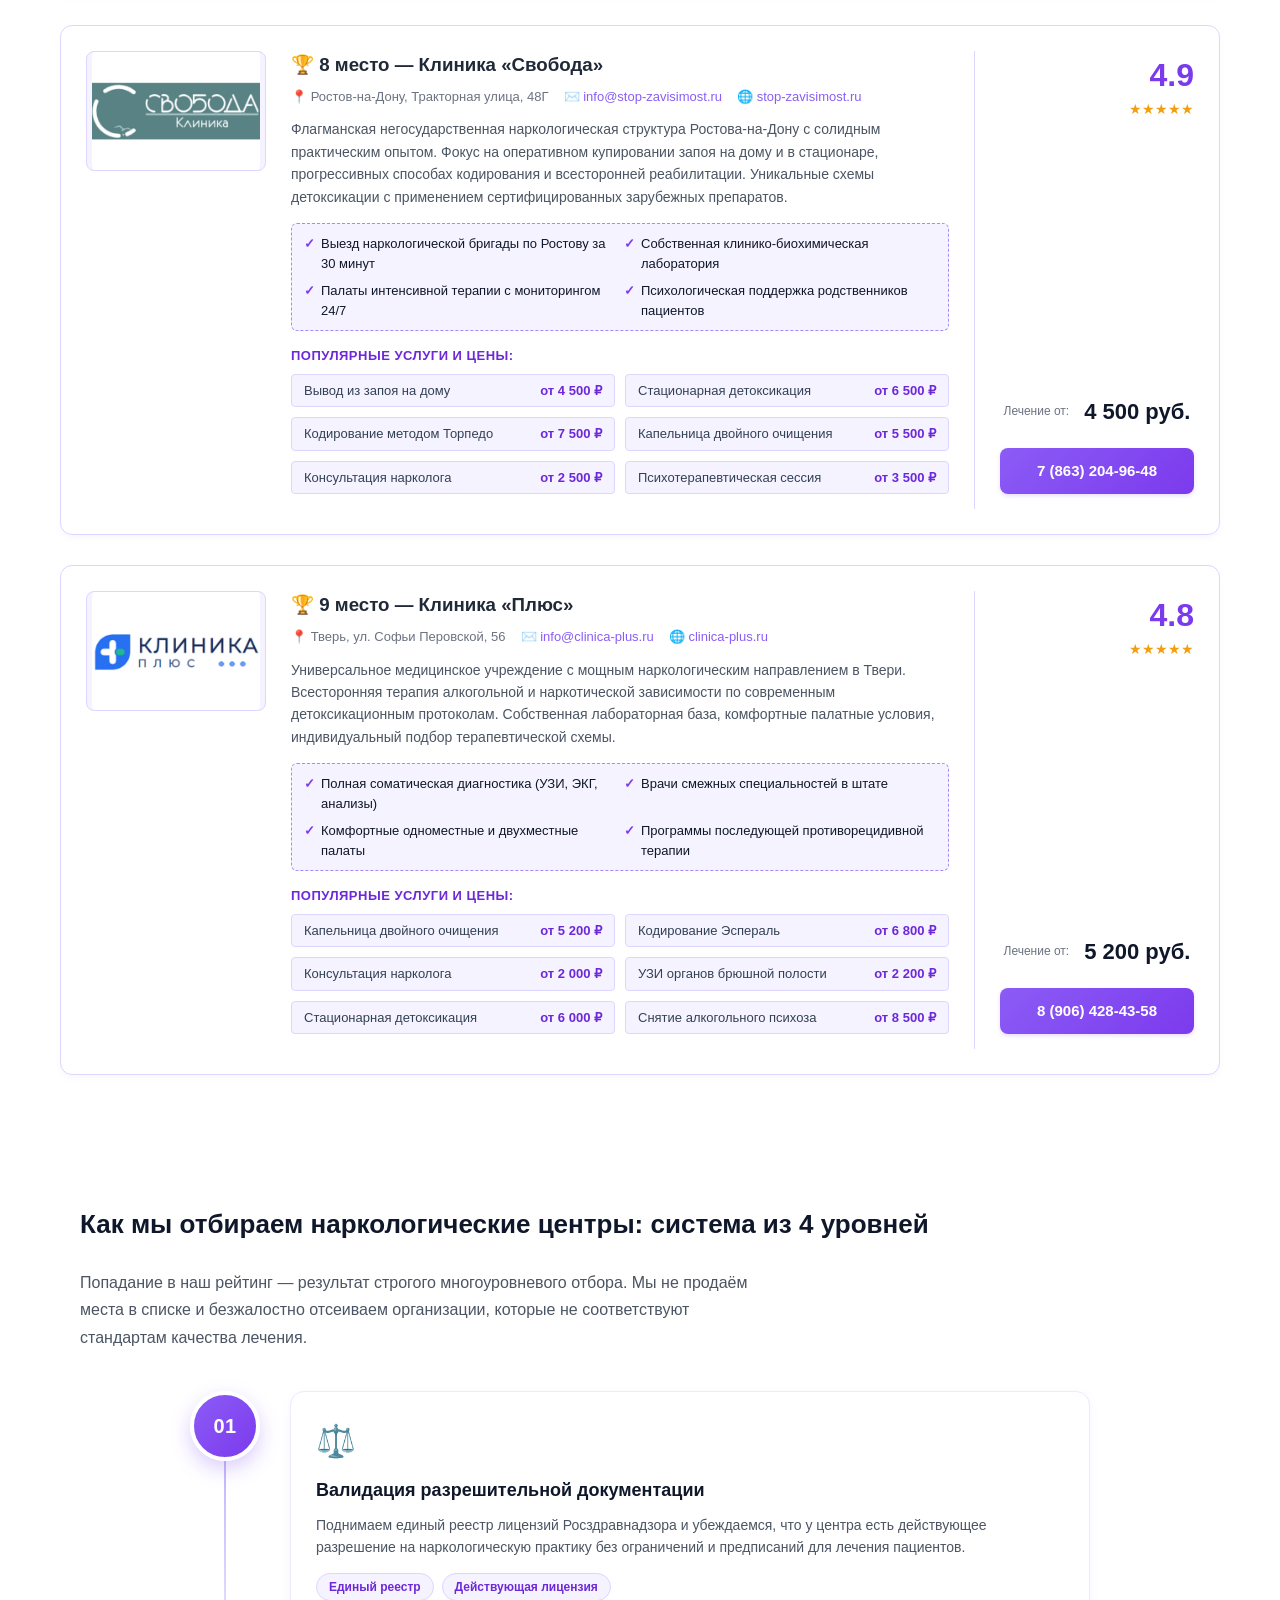
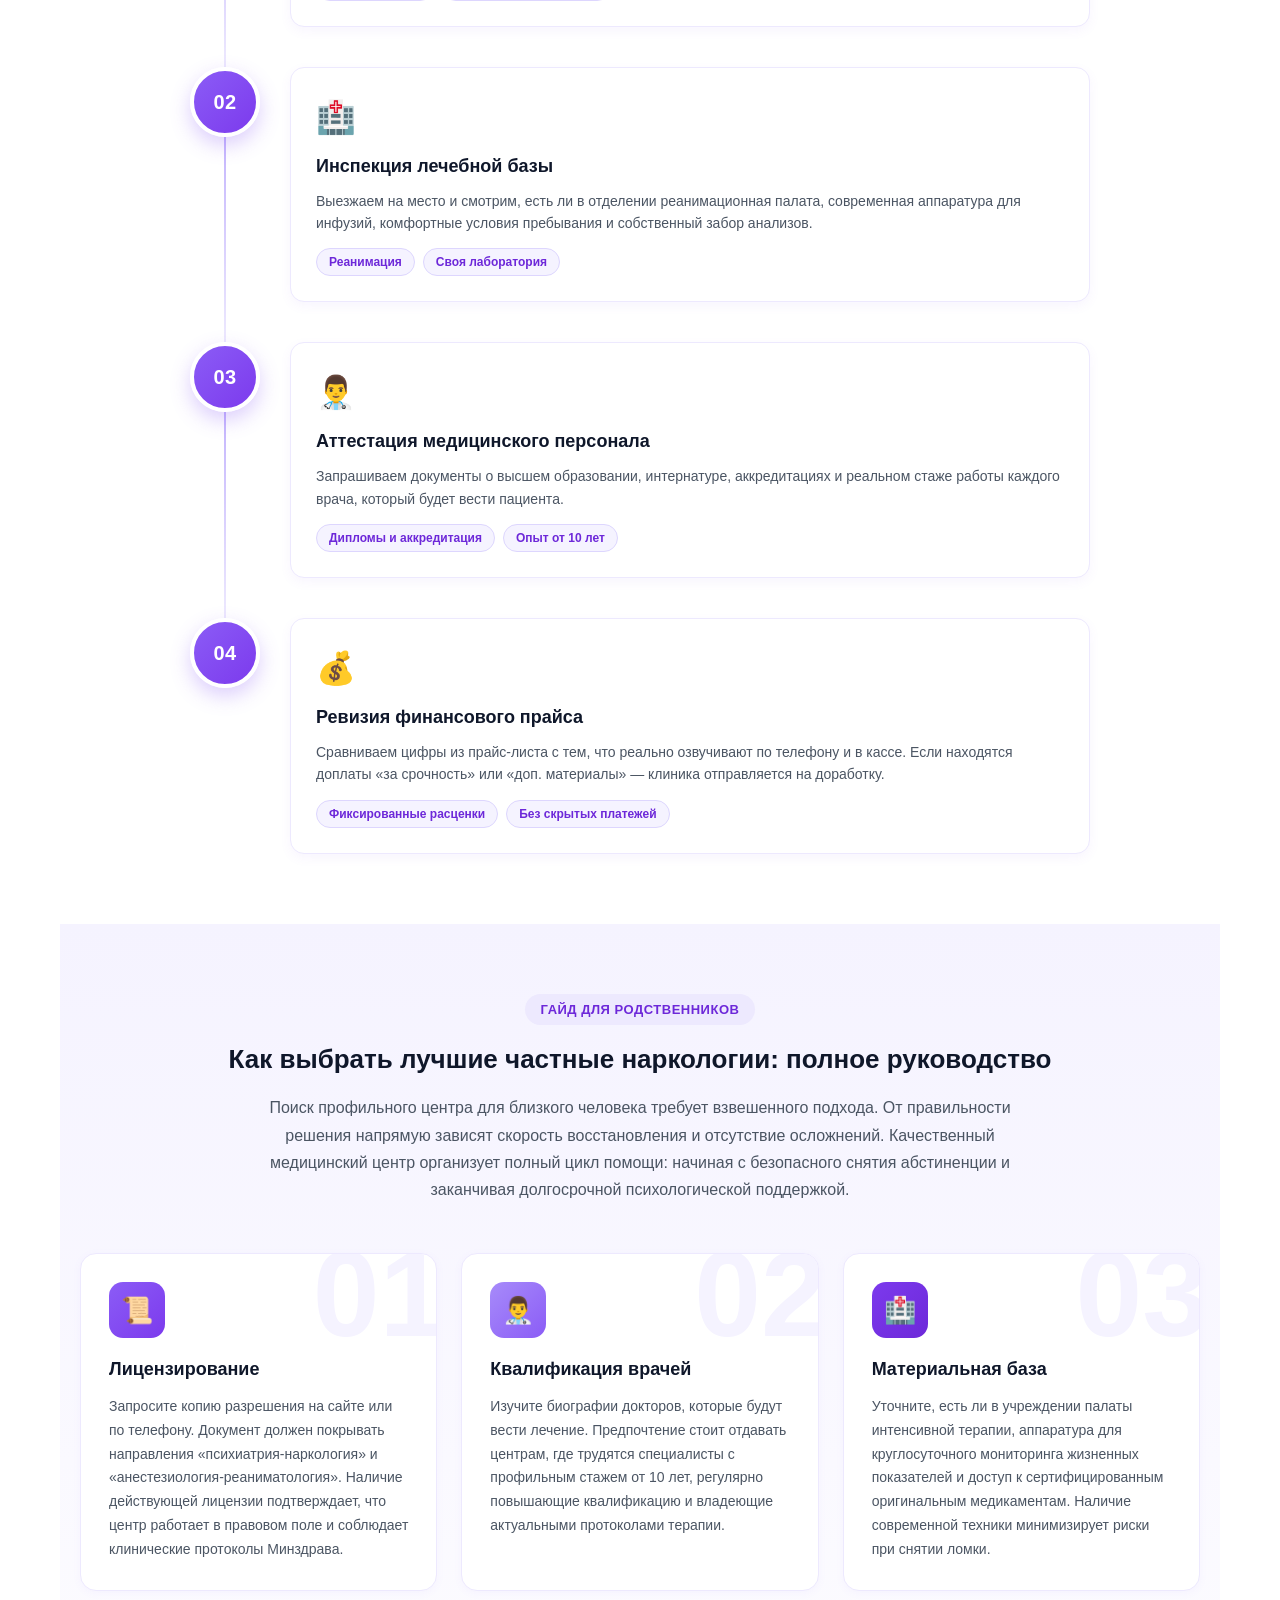
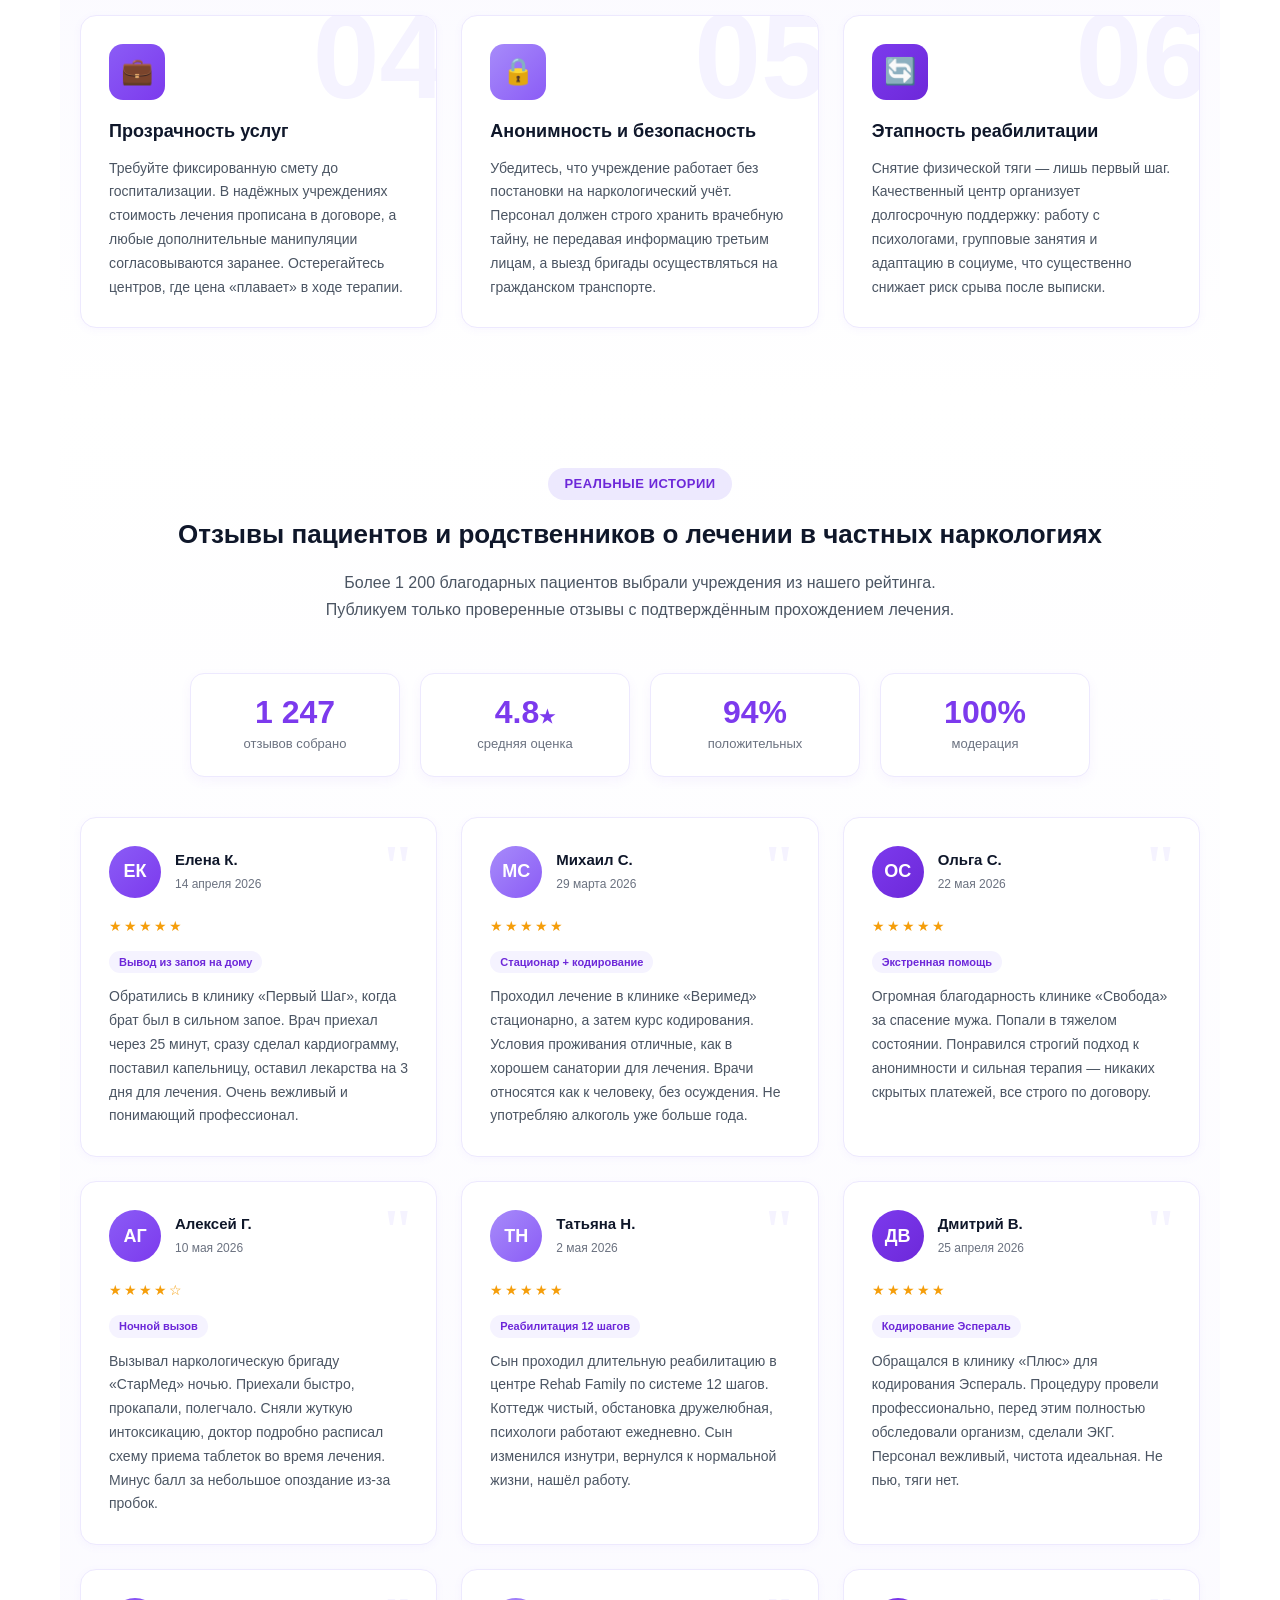
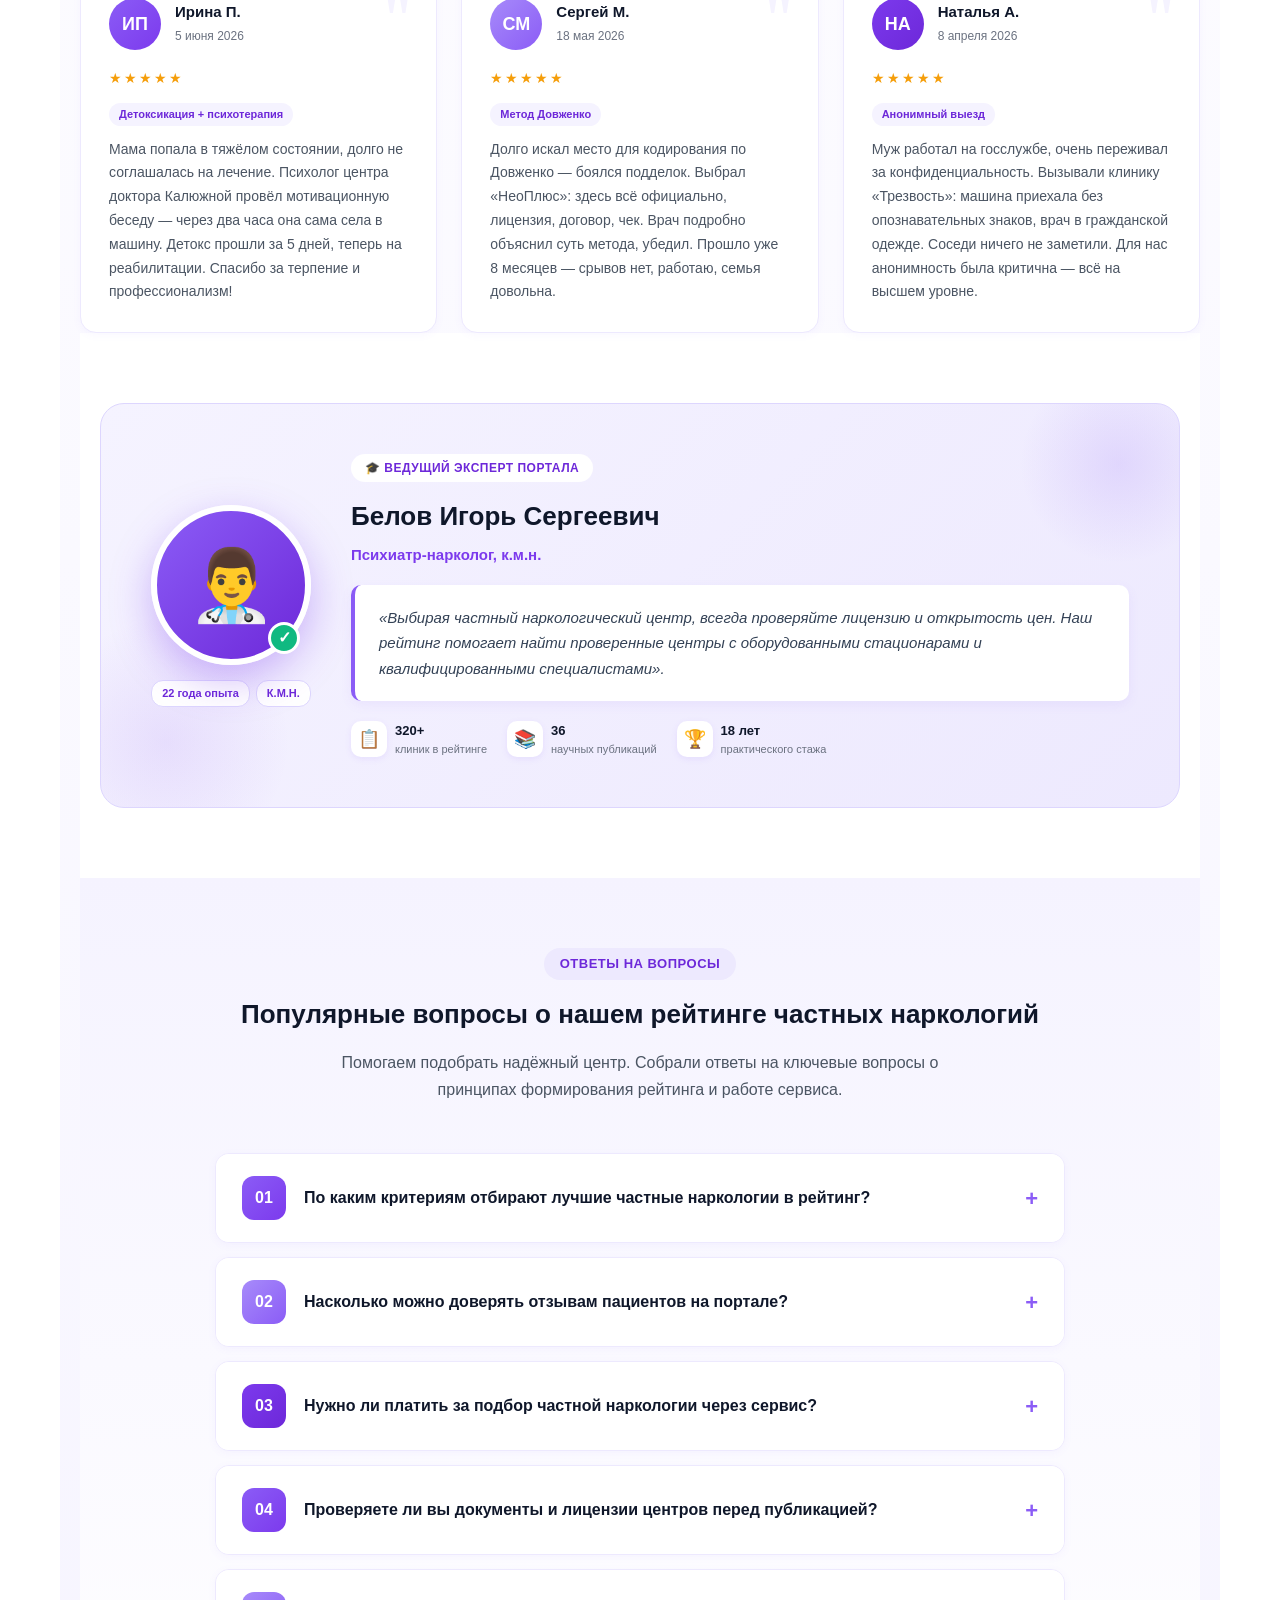
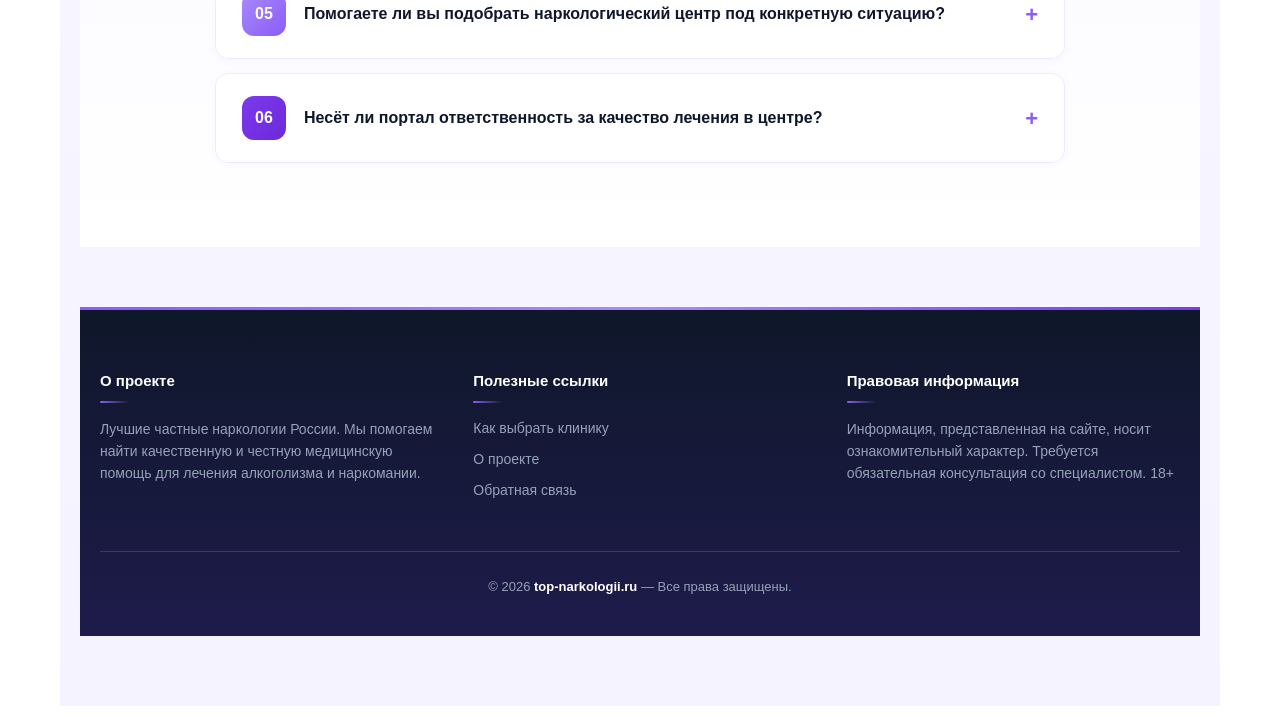
==== commit ed7bcb03: "Update index.html" ====
--- a/index.html
+++ b/index.html
@@ -666,8 +666,8 @@
                     <meta itemprop="priceCurrency" content="RUB">
                   </div>
                   <div class="service-row" itemprop="makesOffer" itemscope itemtype="https://schema.org/Offer">
-                    <span class="service-name" itemprop="name">Кодирование по авторской методике</span>
-                    <span class="service-price" itemprop="price">от 9 000 ₽</span>
+                    <span class="service-name" itemprop="name">Кодирование от алкоголизма</span>
+                    <span class="service-price" itemprop="price">от 5 000 ₽</span>
                     <meta itemprop="priceCurrency" content="RUB">
                   </div>
                   <div class="service-row" itemprop="makesOffer" itemscope itemtype="https://schema.org/Offer">
@@ -681,7 +681,7 @@
                     <meta itemprop="priceCurrency" content="RUB">
                   </div>
                   <div class="service-row" itemprop="makesOffer" itemscope itemtype="https://schema.org/Offer">
-                    <span class="service-name" itemprop="name">Семейная консультация</span>
+                    <span class="service-name" itemprop="name">Психолог при зависимостях</span>
                     <span class="service-price" itemprop="price">от 4 500 ₽</span>
                     <meta itemprop="priceCurrency" content="RUB">
                   </div>
@@ -826,7 +826,7 @@
               </div>
               <p class="clinic-card__descr" itemprop="description">Разветвленная федеральная структура с обширной
                 географией
-                мобильных бригад. Полный ассортимент экстренных вмешательств: от срочного прекращения запоя на дому до
+                мобильных бригад. Полный ассортимент экстренных вмешательств при лечении: от срочного прекращения запоя на дому до
                 углубленной психологической мотивации. Комплексная стратегия с включением элементов двенадцатишаговой
                 программы.
               </p>
@@ -918,7 +918,7 @@
               <p class="clinic-card__descr" itemprop="description">Передовое наркологическое отделение в Екатеринбурге с
                 прогрессивной концепцией терапии аддикций. Комбинация традиционных подходов и новейших
                 нейромодуляционных
-                технологий. Собственная загородная база для восстановления, комфортная среда и персонализированная
+                технологий. Собственная загородная база для леечения, комфортная среда и персонализированная
                 стратегия
                 реабилитации.</p>
               <div class="clinic-card__advantages">
@@ -1266,7 +1266,7 @@
             <h2 class="section-title">Как мы отбираем наркологические центры: система из 4 уровней</h2>
             <p style="color: #4b5563; margin-bottom: 40px; max-width: 700px; line-height: 1.7;">
               Попадание в наш рейтинг — результат строгого многоуровневого отбора. Мы не продаём места в списке и
-              безжалостно отсеиваем организации, которые не соответствуют стандартам качества.
+              безжалостно отсеиваем организации, которые не соответствуют стандартам качества лечения.
             </p>
             <div class="steps-timeline">
               <!-- Этап 1 -->
@@ -1279,7 +1279,7 @@
                   <div class="timeline-icon">⚖️</div>
                   <h3>Валидация разрешительной документации</h3>
                   <p>Поднимаем единый реестр лицензий Росздравнадзора и убеждаемся, что у центра есть действующее
-                    разрешение на наркологическую практику без ограничений и предписаний.</p>
+                    разрешение на наркологическую практику без ограничений и предписаний для лечения пациентов.</p>
                   <div class="timeline-tags">
                     <span class="timeline-tag">Единый реестр</span>
                     <span class="timeline-tag">Действующая лицензия</span>
@@ -1416,7 +1416,7 @@
                 <h3 style="font-size: 18px; margin-bottom: 12px; color: #0f172a; position: relative; z-index: 1;">
                   Прозрачность
                   услуг</h3>
-                <p style="color: #4b5563; font-size: 14px; line-height: 1.7; position: relative; z-index: 1;">Требуйте фиксированную смету до госпитализации. В надёжных учреждениях стоимость прописана в договоре, а любые дополнительные манипуляции согласовываются заранее. Остерегайтесь центров, где цена «плавает» в ходе терапии.</p>
+                <p style="color: #4b5563; font-size: 14px; line-height: 1.7; position: relative; z-index: 1;">Требуйте фиксированную смету до госпитализации. В надёжных учреждениях стоимость лечения прописана в договоре, а любые дополнительные манипуляции согласовываются заранее. Остерегайтесь центров, где цена «плавает» в ходе терапии.</p>
               </div>
               <!-- Карточка 5 -->
               <div
@@ -1522,7 +1522,7 @@
                   в клинику «Первый Шаг», когда брат был в сильном запое. Врач приехал через 25 минут, сразу сделал
                   кардиограмму,
                   поставил
-                  капельницу, оставил лекарства на 3 дня. Очень вежливый и понимающий профессионал.</p>
+                  капельницу, оставил лекарства на 3 дня для лечения. Очень вежливый и понимающий профессионал.</p>
               </div>
               <!-- Отзыв 2 -->
               <div class="review-card" itemscope itemtype="https://schema.org/Review"
@@ -1551,7 +1551,7 @@
                 <p itemprop="reviewBody" style="color: #4b5563; font-size: 14px; line-height: 1.7; margin: 0;">Проходил
                   лечение в клинике «Веримед» стационарно, а затем курс кодирования. Условия проживания отличные, как в
                   хорошем
-                  санатории. Врачи
+                  санатории для лечения. Врачи
                   относятся
                   как к человеку, без осуждения. Не употребляю алкоголь уже больше года.</p>
               </div>
@@ -1611,7 +1611,7 @@
                   интоксикацию, доктор
                   подробно расписал
                   схему приема
-                  таблеток. Минус балл за небольшое опоздание из-за пробок.</p>
+                  таблеток во время лечения. Минус балл за небольшое опоздание из-за пробок.</p>
               </div>
               <!-- Отзыв 5 (НОВЫЙ) -->
               <div class="review-card" itemscope itemtype="https://schema.org/Review"
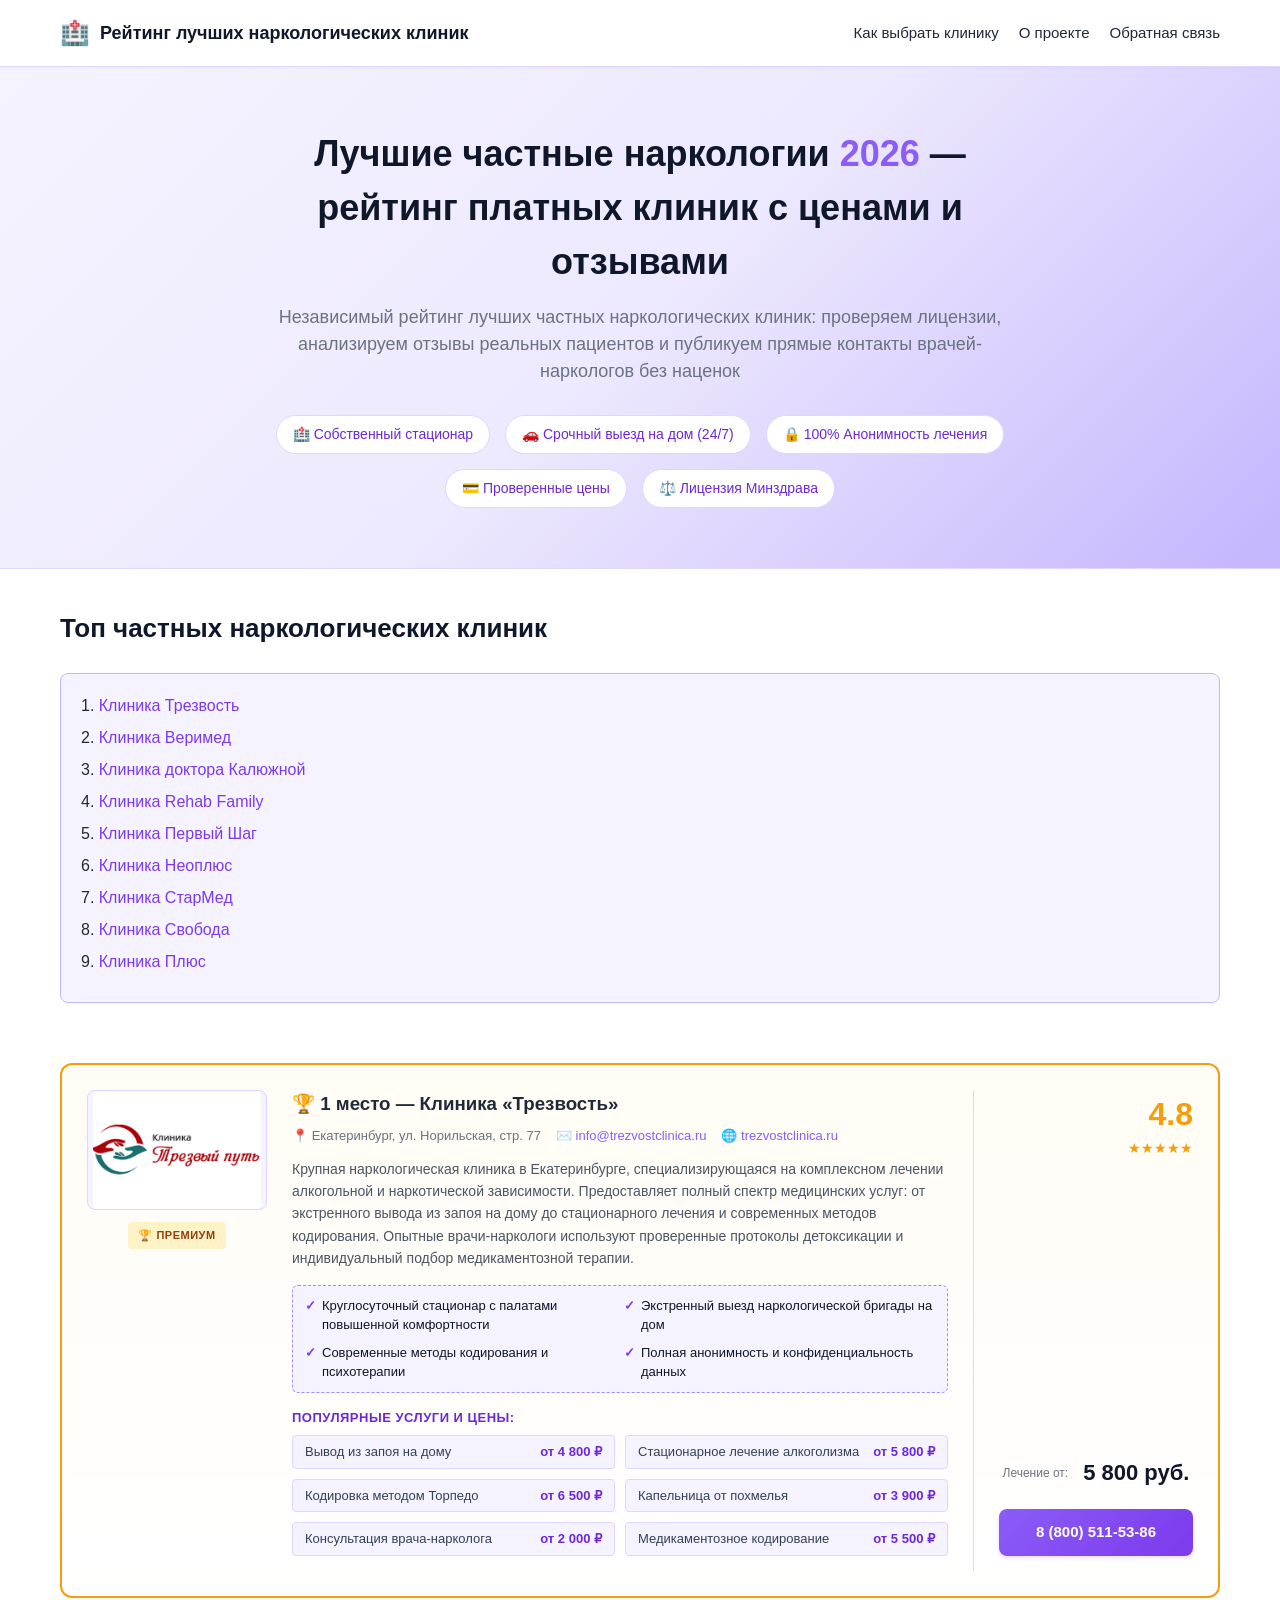
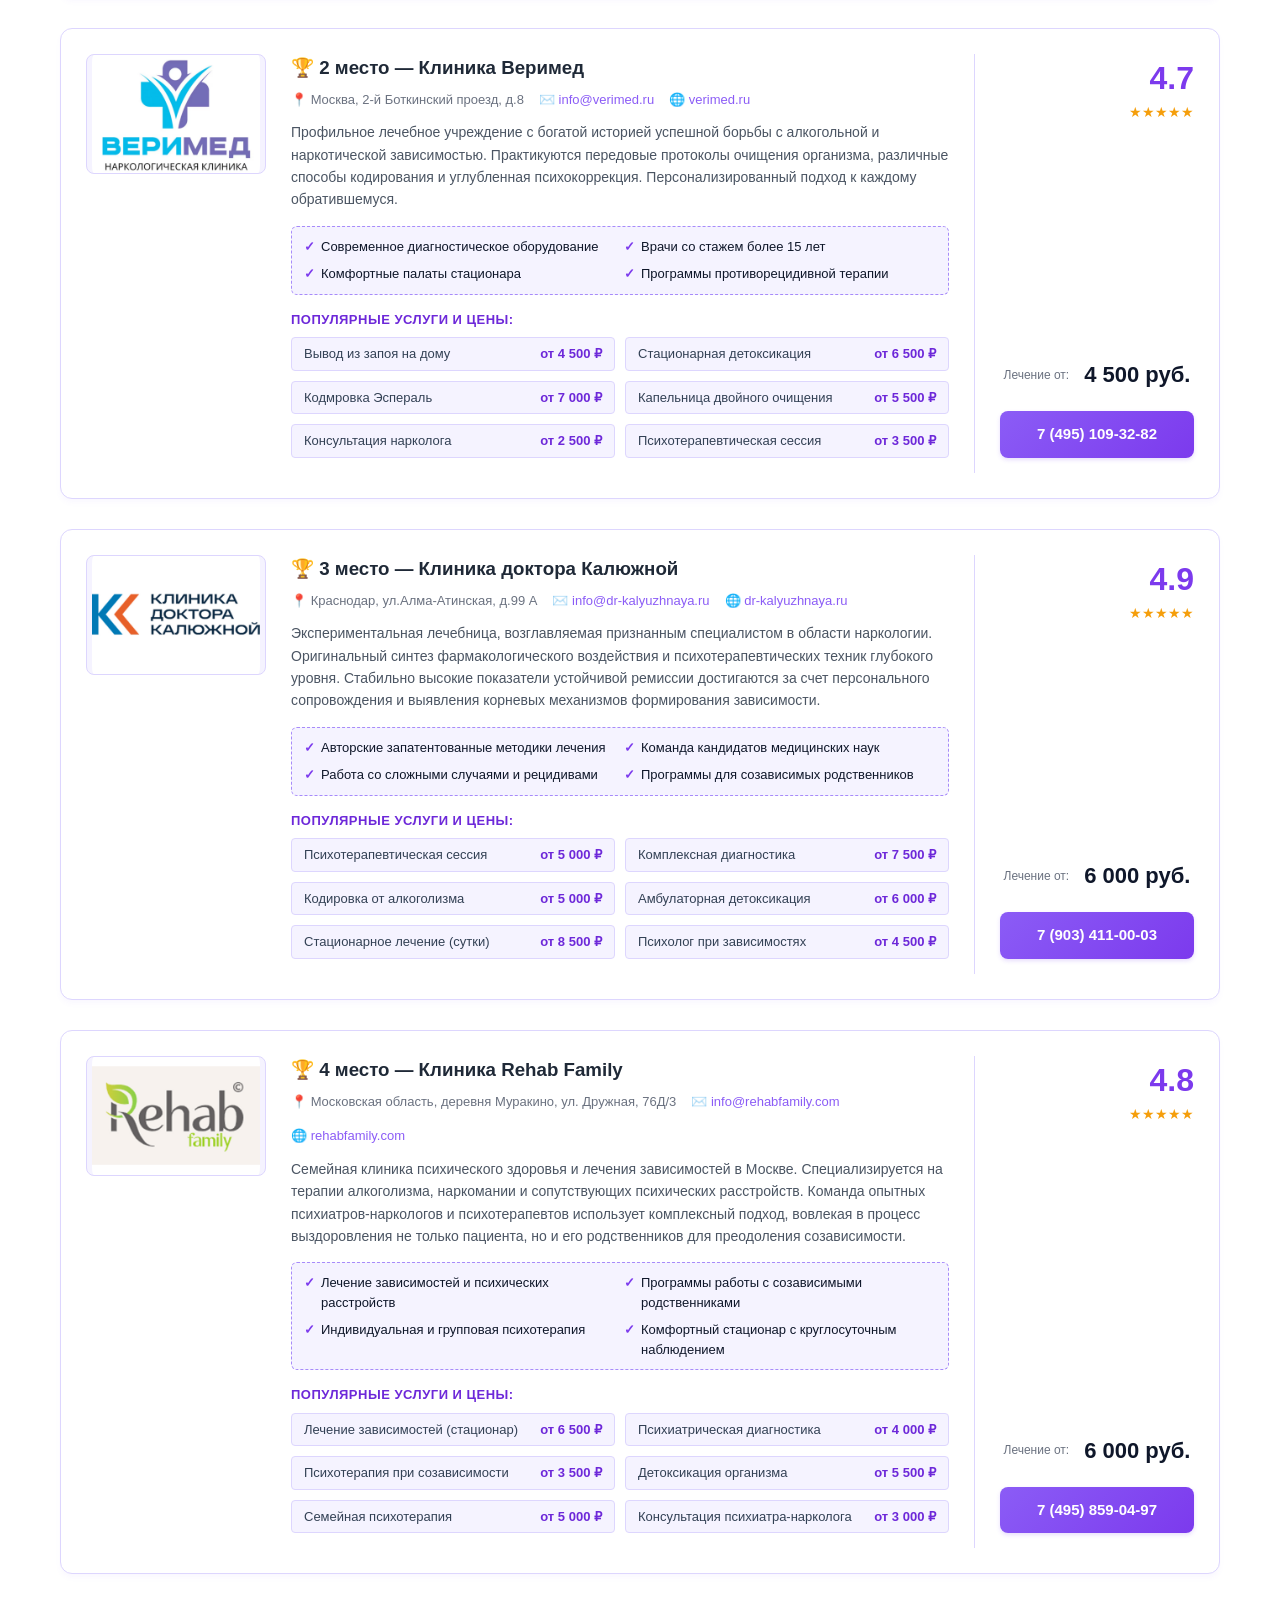
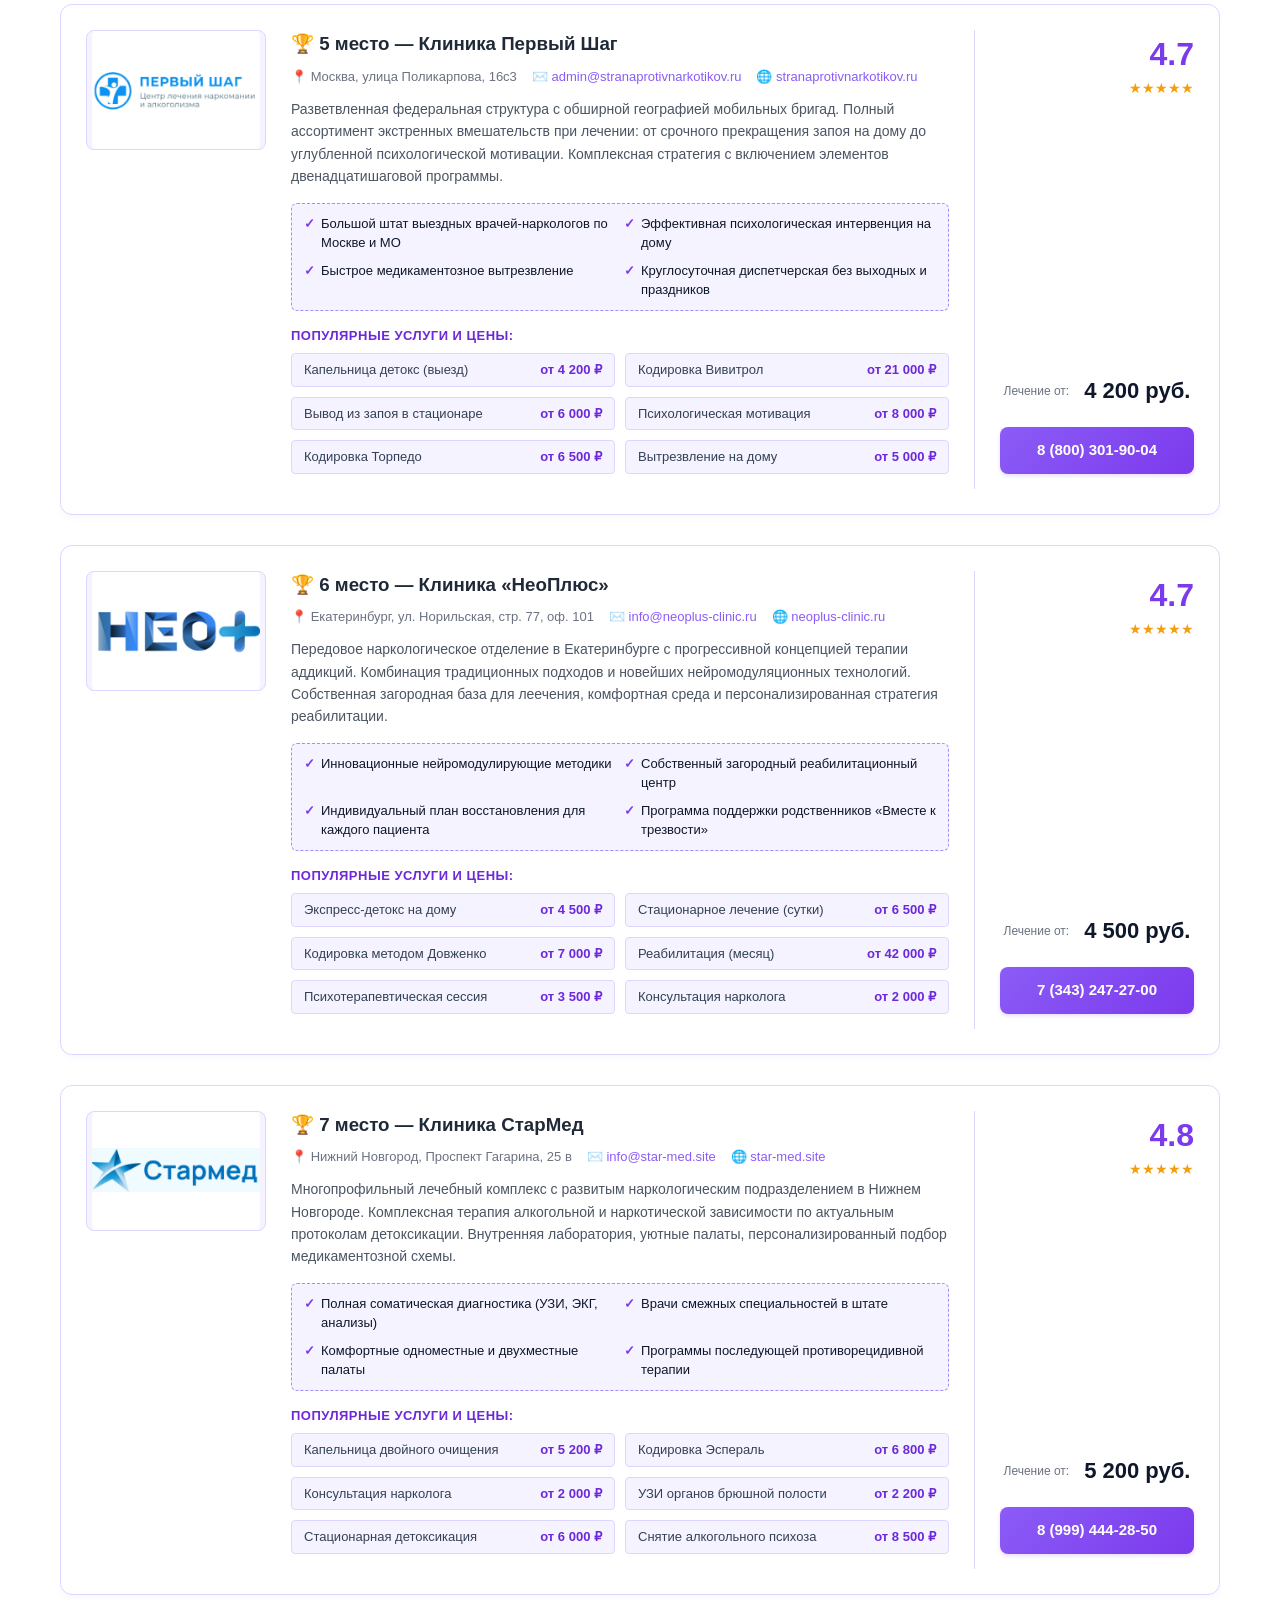
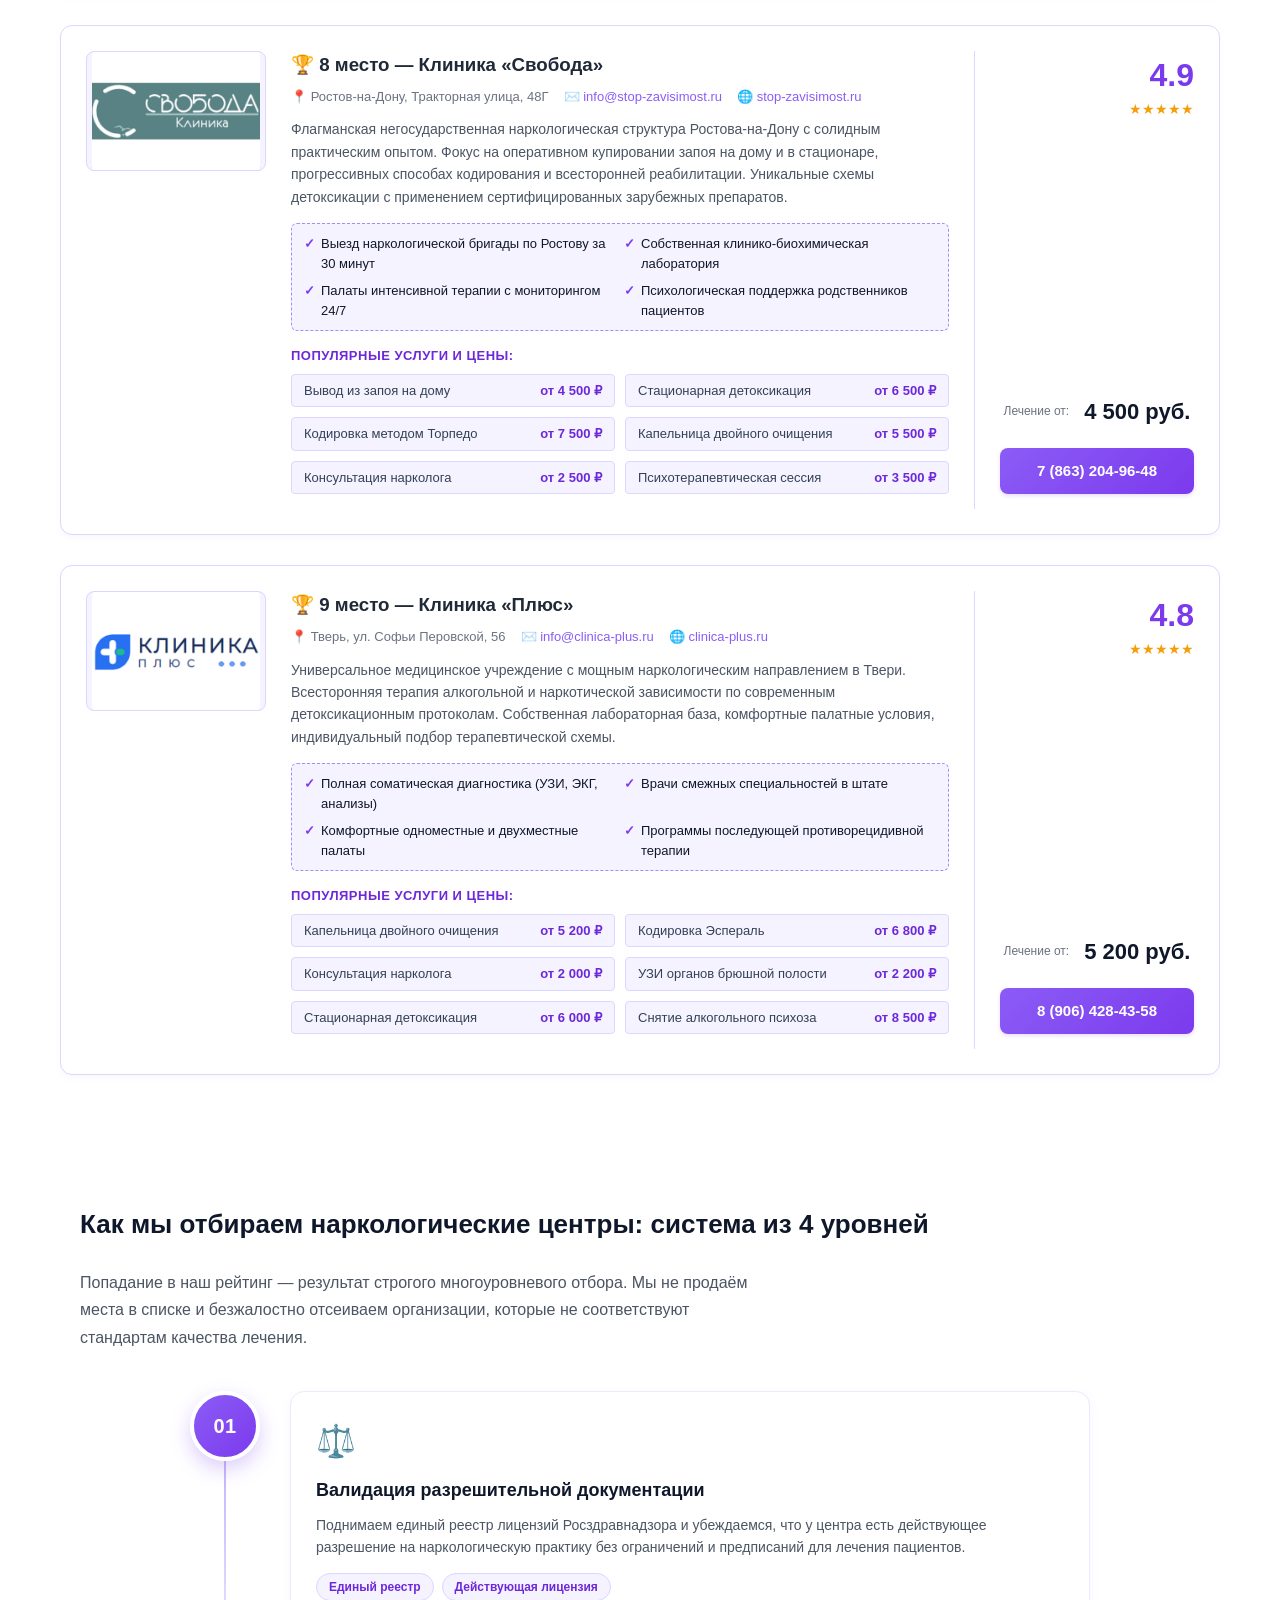
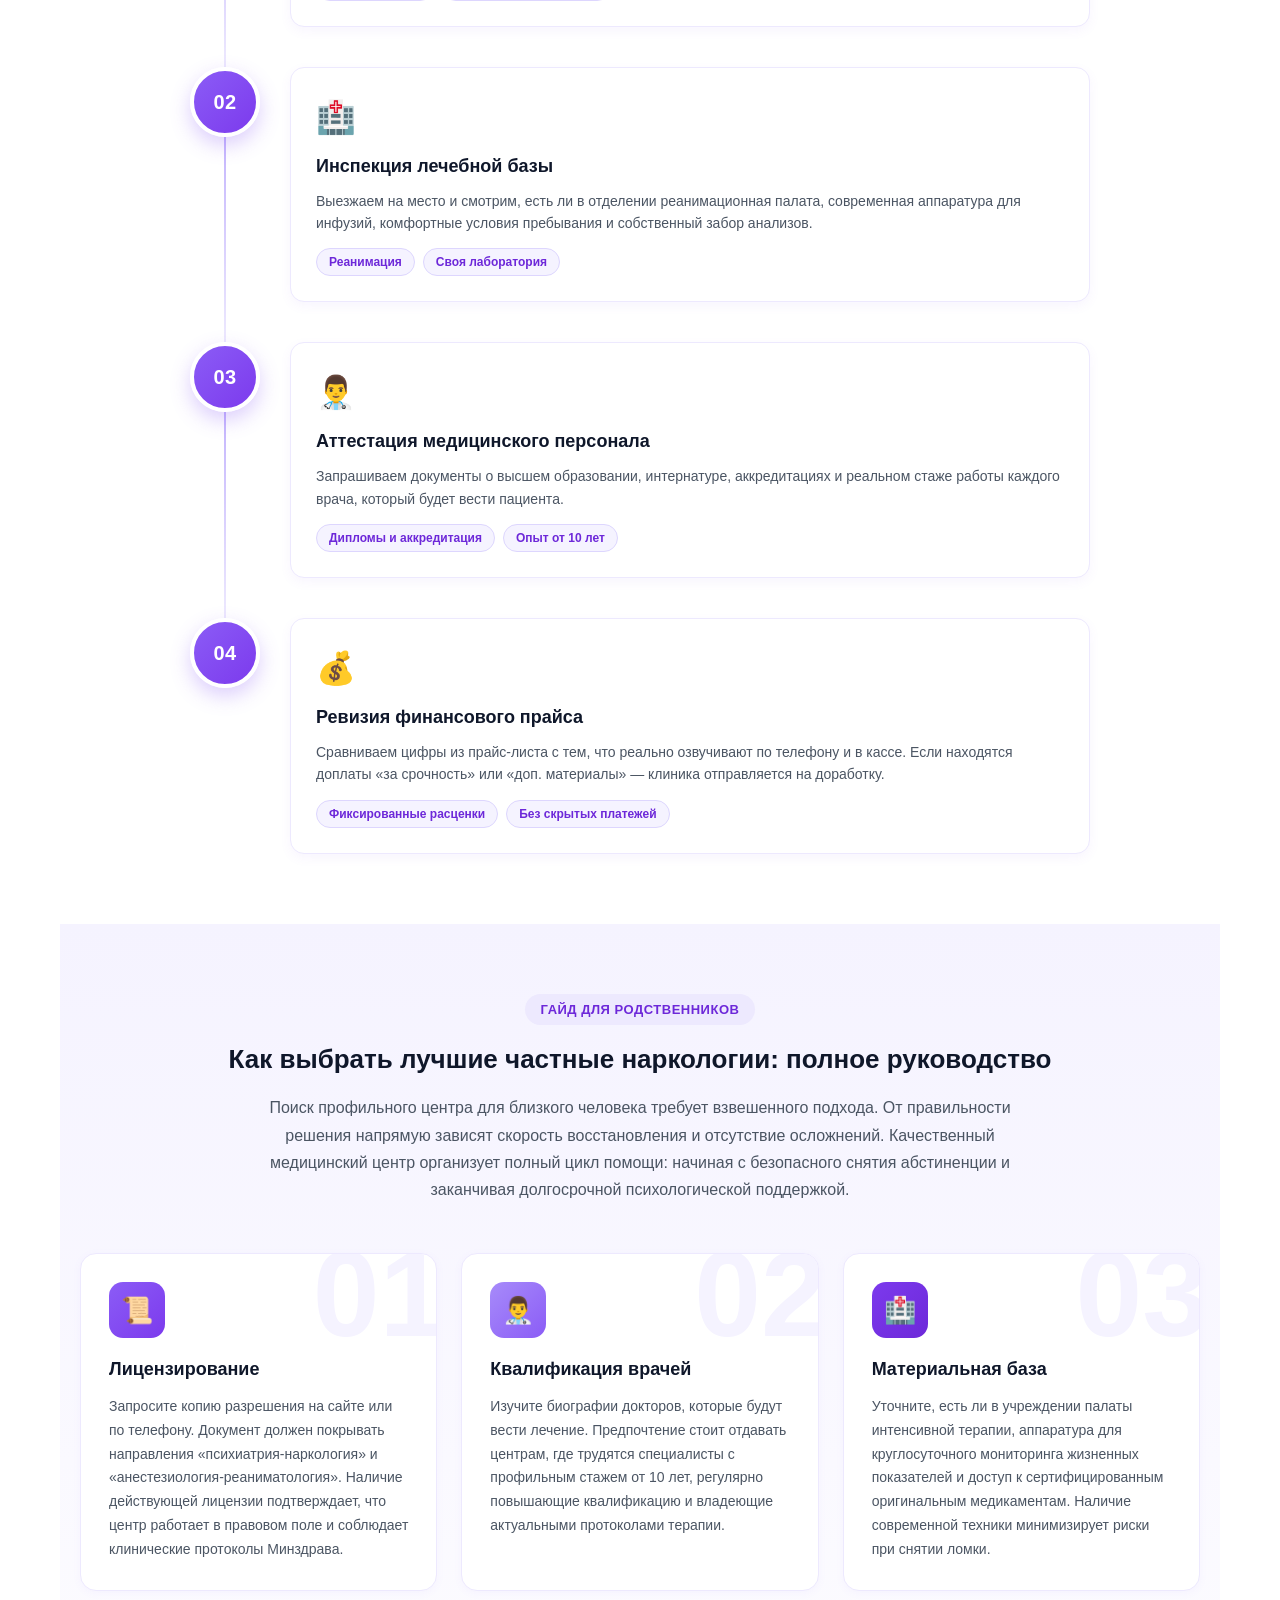
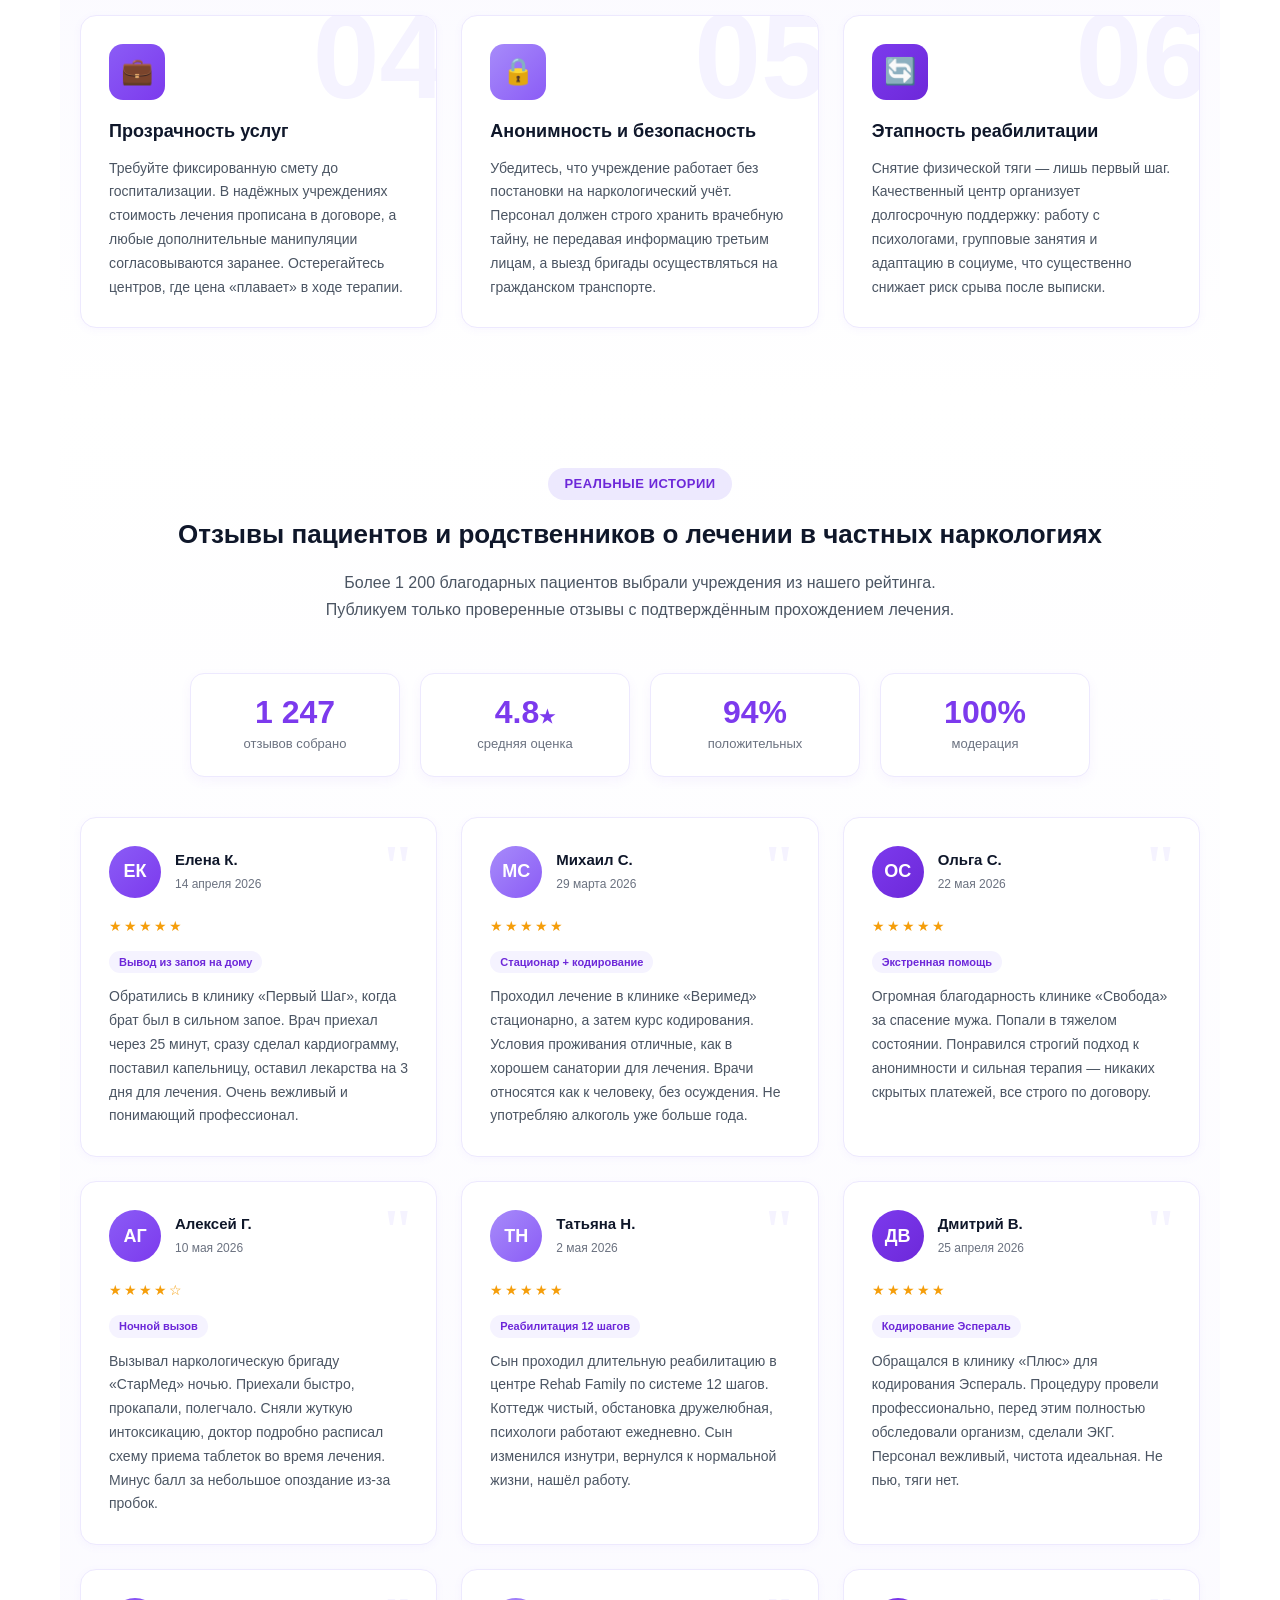
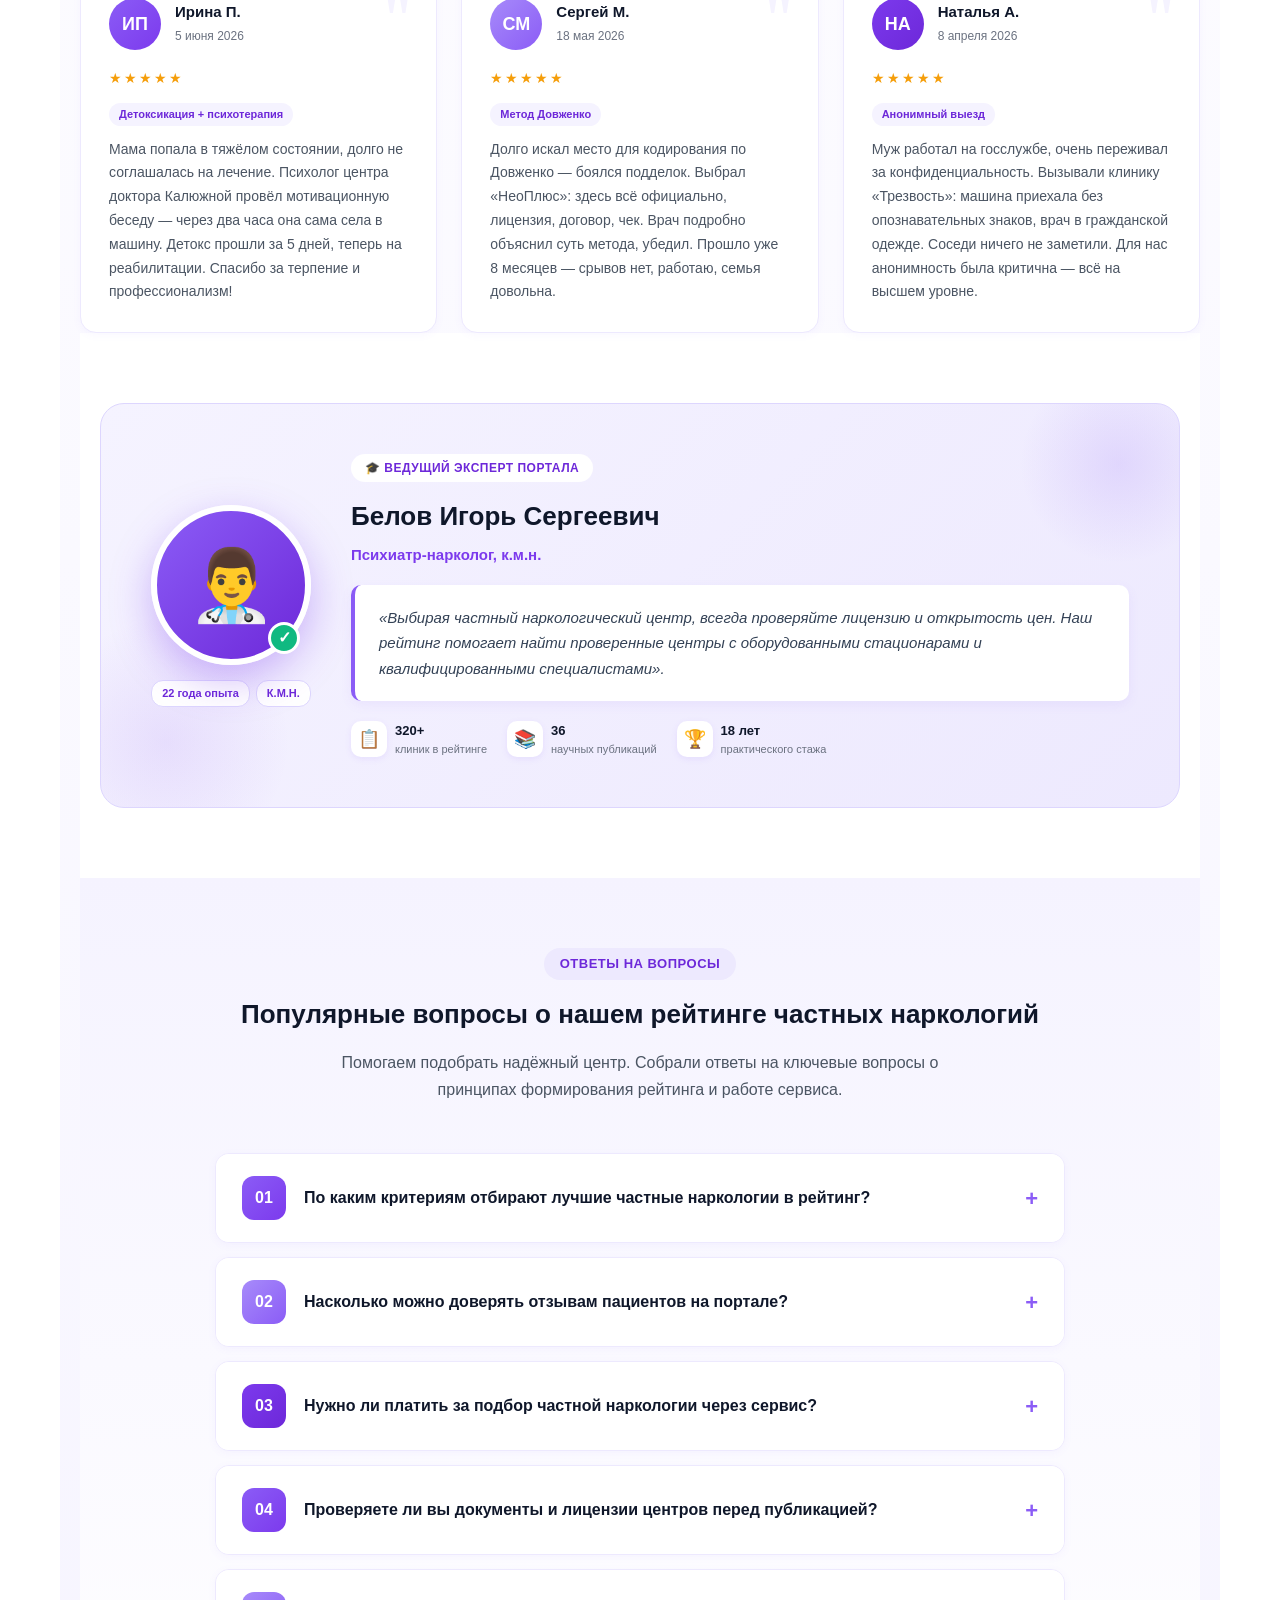
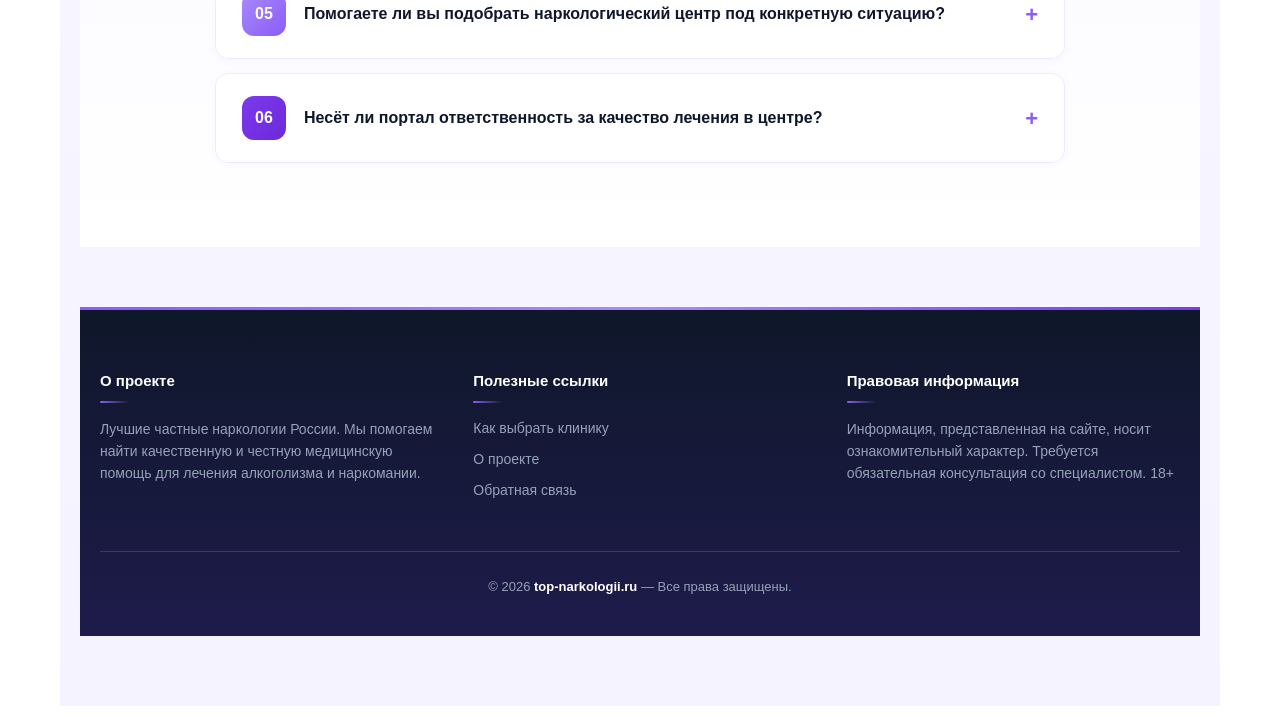
==== commit 896375cb: "Update index.html" ====
--- a/index.html
+++ b/index.html
@@ -486,7 +486,7 @@
                     <meta itemprop="priceCurrency" content="RUB">
                   </div>
                   <div class="service-row" itemprop="makesOffer" itemscope itemtype="https://schema.org/Offer">
-                    <span class="service-name" itemprop="name">Кодирование методом Торпедо</span>
+                    <span class="service-name" itemprop="name">Кодировка методом Торпедо</span>
                     <span class="service-price" itemprop="price">от 6 500 ₽</span>
                     <meta itemprop="priceCurrency" content="RUB">
                   </div>
@@ -576,7 +576,7 @@
                     <meta itemprop="priceCurrency" content="RUB">
                   </div>
                   <div class="service-row" itemprop="makesOffer" itemscope itemtype="https://schema.org/Offer">
-                    <span class="service-name" itemprop="name">Кодирование Эспераль</span>
+                    <span class="service-name" itemprop="name">Кодмровка Эспераль</span>
                     <span class="service-price" itemprop="price">от 7 000 ₽</span>
                     <meta itemprop="priceCurrency" content="RUB">
                   </div>
@@ -666,7 +666,7 @@
                     <meta itemprop="priceCurrency" content="RUB">
                   </div>
                   <div class="service-row" itemprop="makesOffer" itemscope itemtype="https://schema.org/Offer">
-                    <span class="service-name" itemprop="name">Кодирование от алкоголизма</span>
+                    <span class="service-name" itemprop="name">Кодировка от алкоголизма</span>
                     <span class="service-price" itemprop="price">от 5 000 ₽</span>
                     <meta itemprop="priceCurrency" content="RUB">
                   </div>
@@ -845,7 +845,7 @@
                     <meta itemprop="priceCurrency" content="RUB">
                   </div>
                   <div class="service-row" itemprop="makesOffer" itemscope itemtype="https://schema.org/Offer">
-                    <span class="service-name" itemprop="name">Кодирование Вивитрол</span>
+                    <span class="service-name" itemprop="name">Кодировка Вивитрол</span>
                     <span class="service-price" itemprop="price">от 21 000 ₽</span>
                     <meta itemprop="priceCurrency" content="RUB">
                   </div>
@@ -860,7 +860,7 @@
                     <meta itemprop="priceCurrency" content="RUB">
                   </div>
                   <div class="service-row" itemprop="makesOffer" itemscope itemtype="https://schema.org/Offer">
-                    <span class="service-name" itemprop="name">Кодирование Торпедо</span>
+                    <span class="service-name" itemprop="name">Кодировка Торпедо</span>
                     <span class="service-price" itemprop="price">от 6 500 ₽</span>
                     <meta itemprop="priceCurrency" content="RUB">
                   </div>
@@ -941,7 +941,7 @@
                     <meta itemprop="priceCurrency" content="RUB">
                   </div>
                   <div class="service-row" itemprop="makesOffer" itemscope itemtype="https://schema.org/Offer">
-                    <span class="service-name" itemprop="name">Кодирование методом Довженко</span>
+                    <span class="service-name" itemprop="name">Кодировка методом Довженко</span>
                     <span class="service-price" itemprop="price">от 7 000 ₽</span>
                     <meta itemprop="priceCurrency" content="RUB">
                   </div>
@@ -1028,7 +1028,7 @@
                     <meta itemprop="priceCurrency" content="RUB">
                   </div>
                   <div class="service-row" itemprop="makesOffer" itemscope itemtype="https://schema.org/Offer">
-                    <span class="service-name" itemprop="name">Кодирование Эспераль</span>
+                    <span class="service-name" itemprop="name">Кодировка Эспераль</span>
                     <span class="service-price" itemprop="price">от 6 800 ₽</span>
                     <meta itemprop="priceCurrency" content="RUB">
                   </div>
@@ -1124,7 +1124,7 @@
                     <meta itemprop="priceCurrency" content="RUB">
                   </div>
                   <div class="service-row" itemprop="makesOffer" itemscope itemtype="https://schema.org/Offer">
-                    <span class="service-name" itemprop="name">Кодирование методом Торпедо</span>
+                    <span class="service-name" itemprop="name">Кодировка методом Торпедо</span>
                     <span class="service-price" itemprop="price">от 7 500 ₽</span>
                     <meta itemprop="priceCurrency" content="RUB">
                   </div>
@@ -1209,7 +1209,7 @@
                     <meta itemprop="priceCurrency" content="RUB">
                   </div>
                   <div class="service-row" itemprop="makesOffer" itemscope itemtype="https://schema.org/Offer">
-                    <span class="service-name" itemprop="name">Кодирование Эспераль</span>
+                    <span class="service-name" itemprop="name">Кодировка Эспераль</span>
                     <span class="service-price" itemprop="price">от 6 800 ₽</span>
                     <meta itemprop="priceCurrency" content="RUB">
                   </div>
